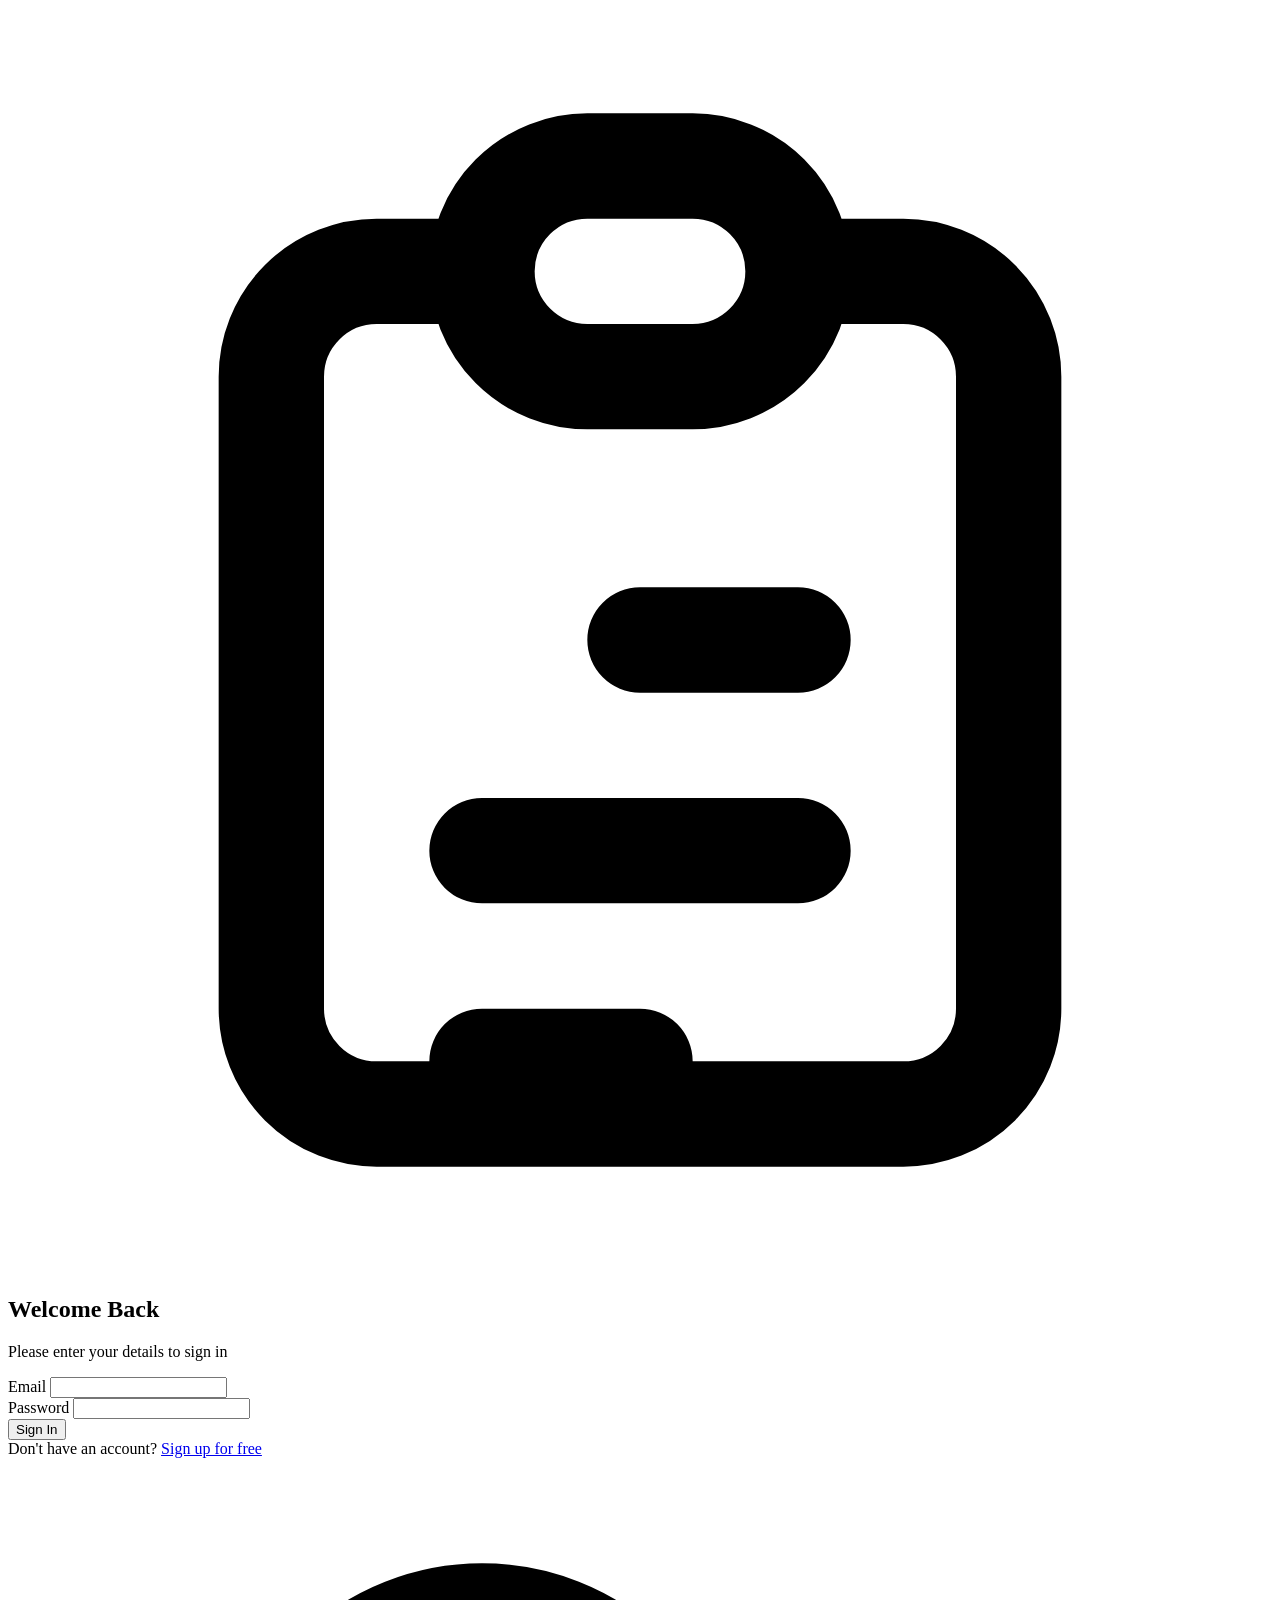
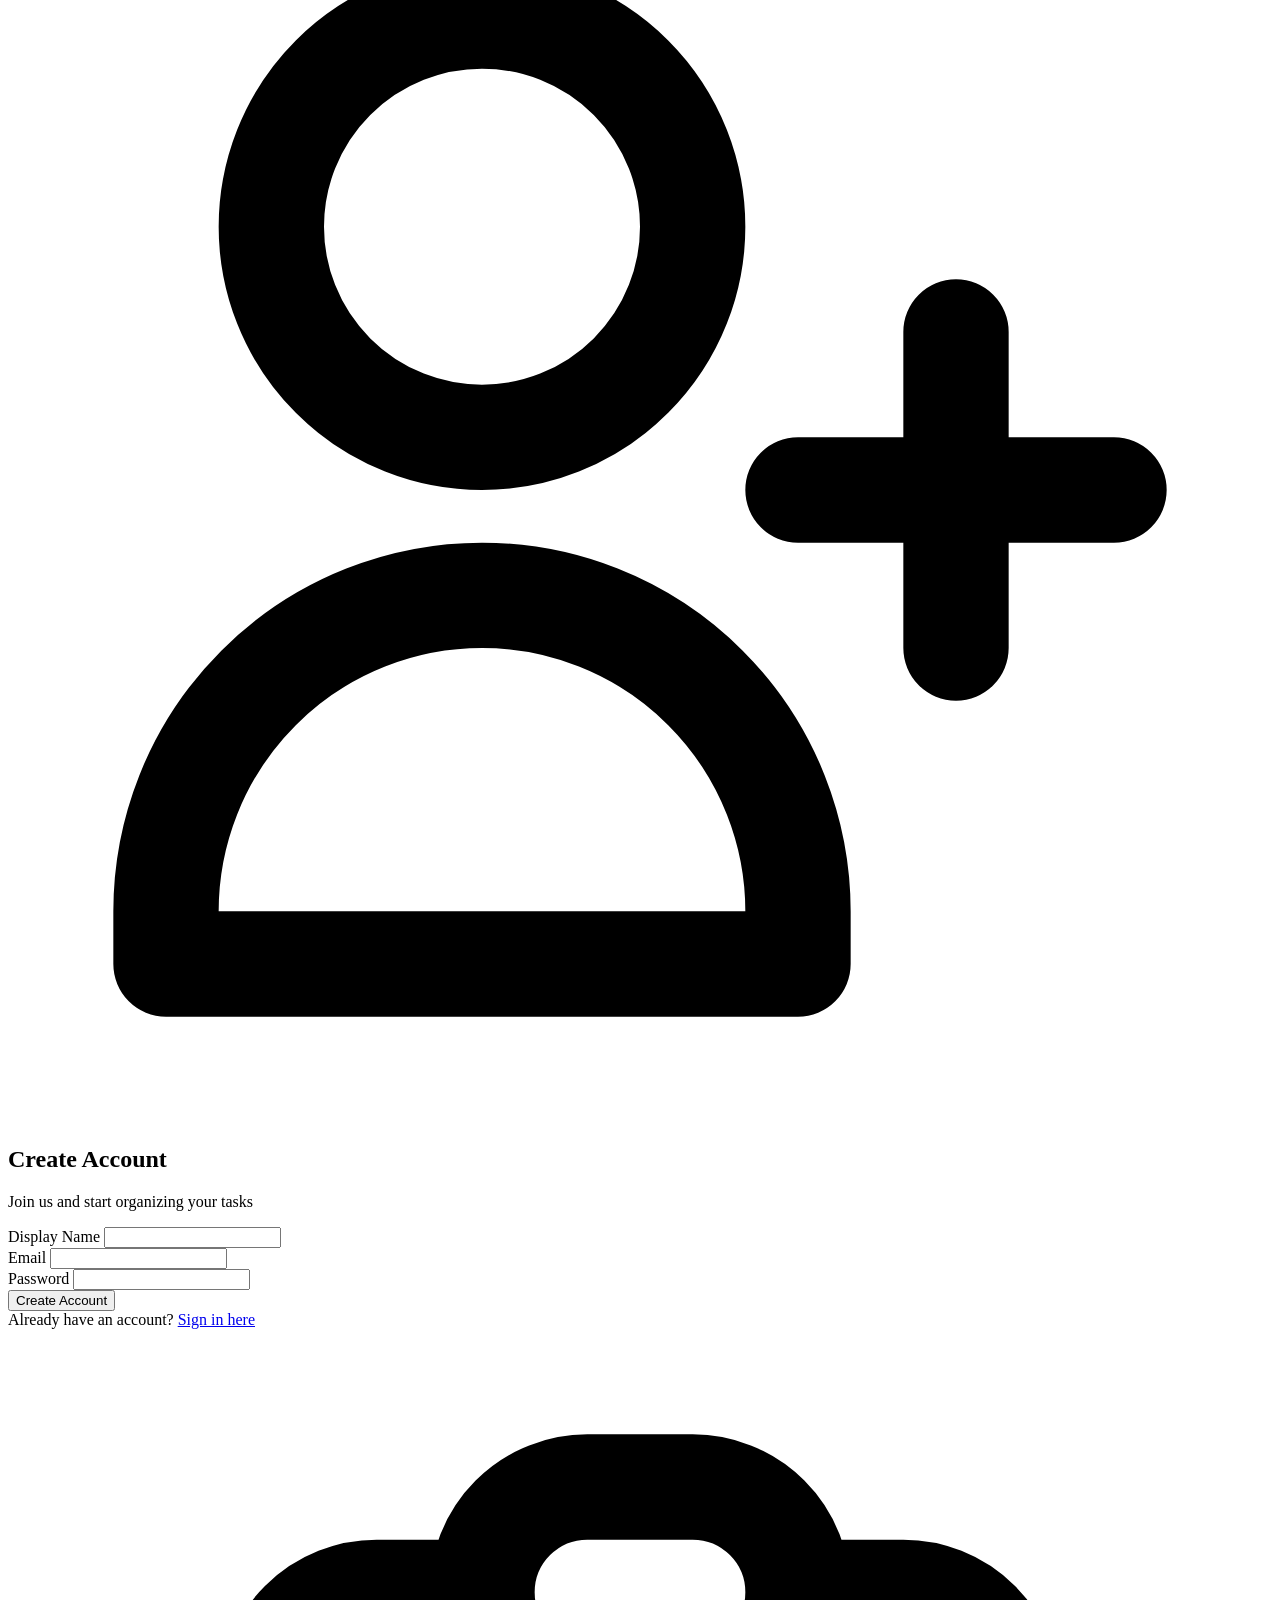
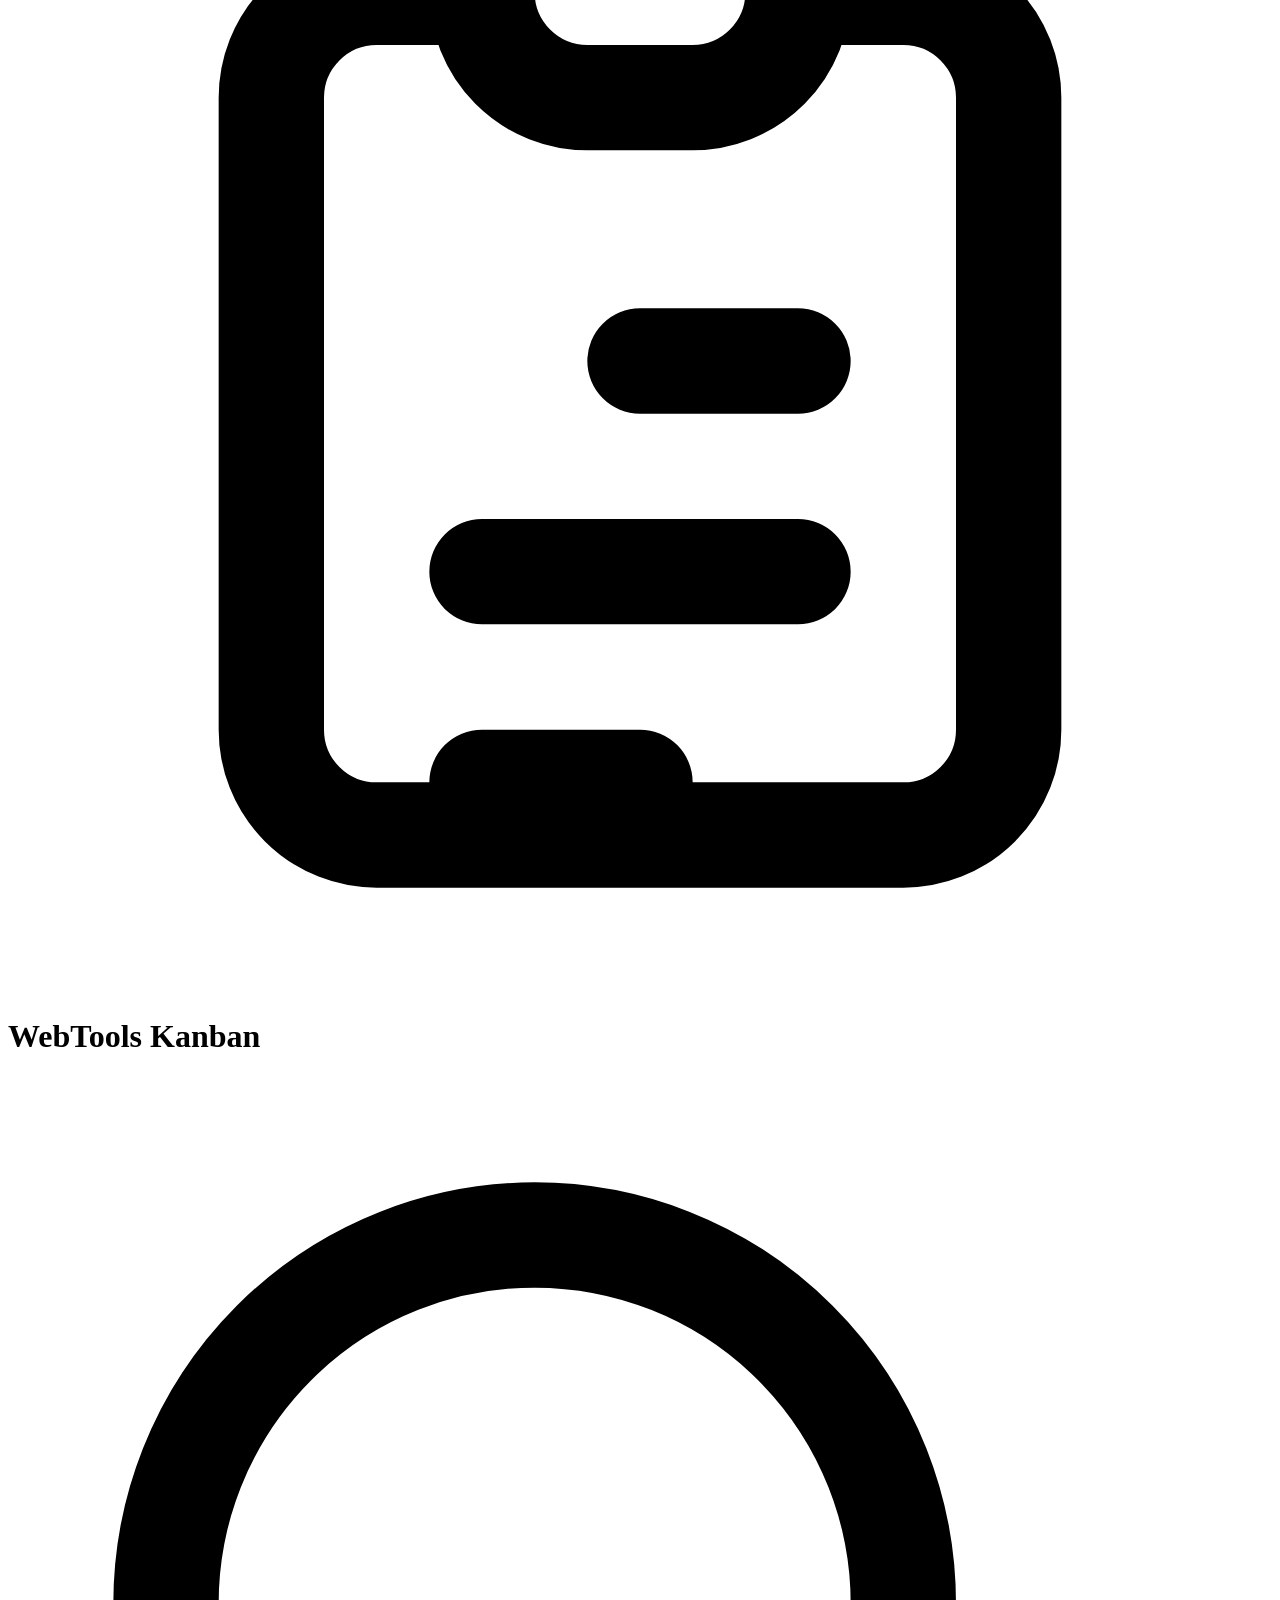
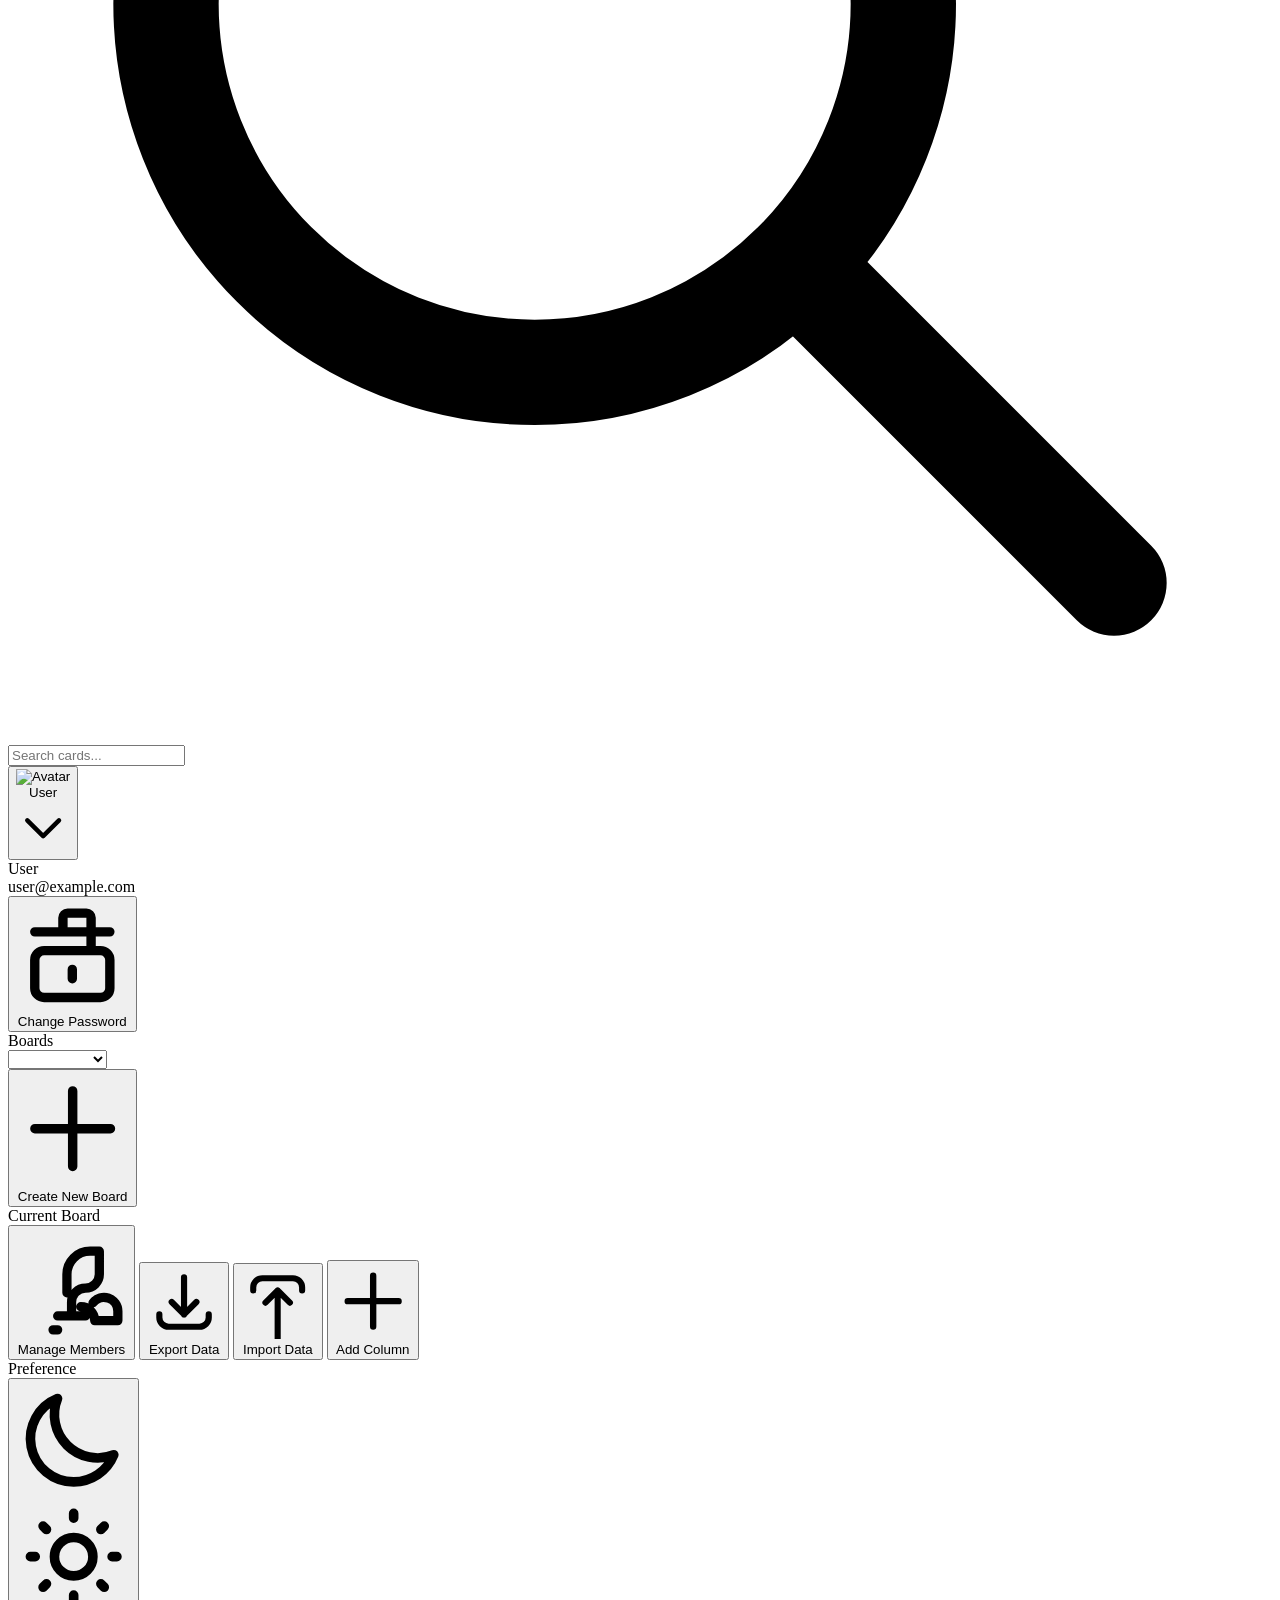
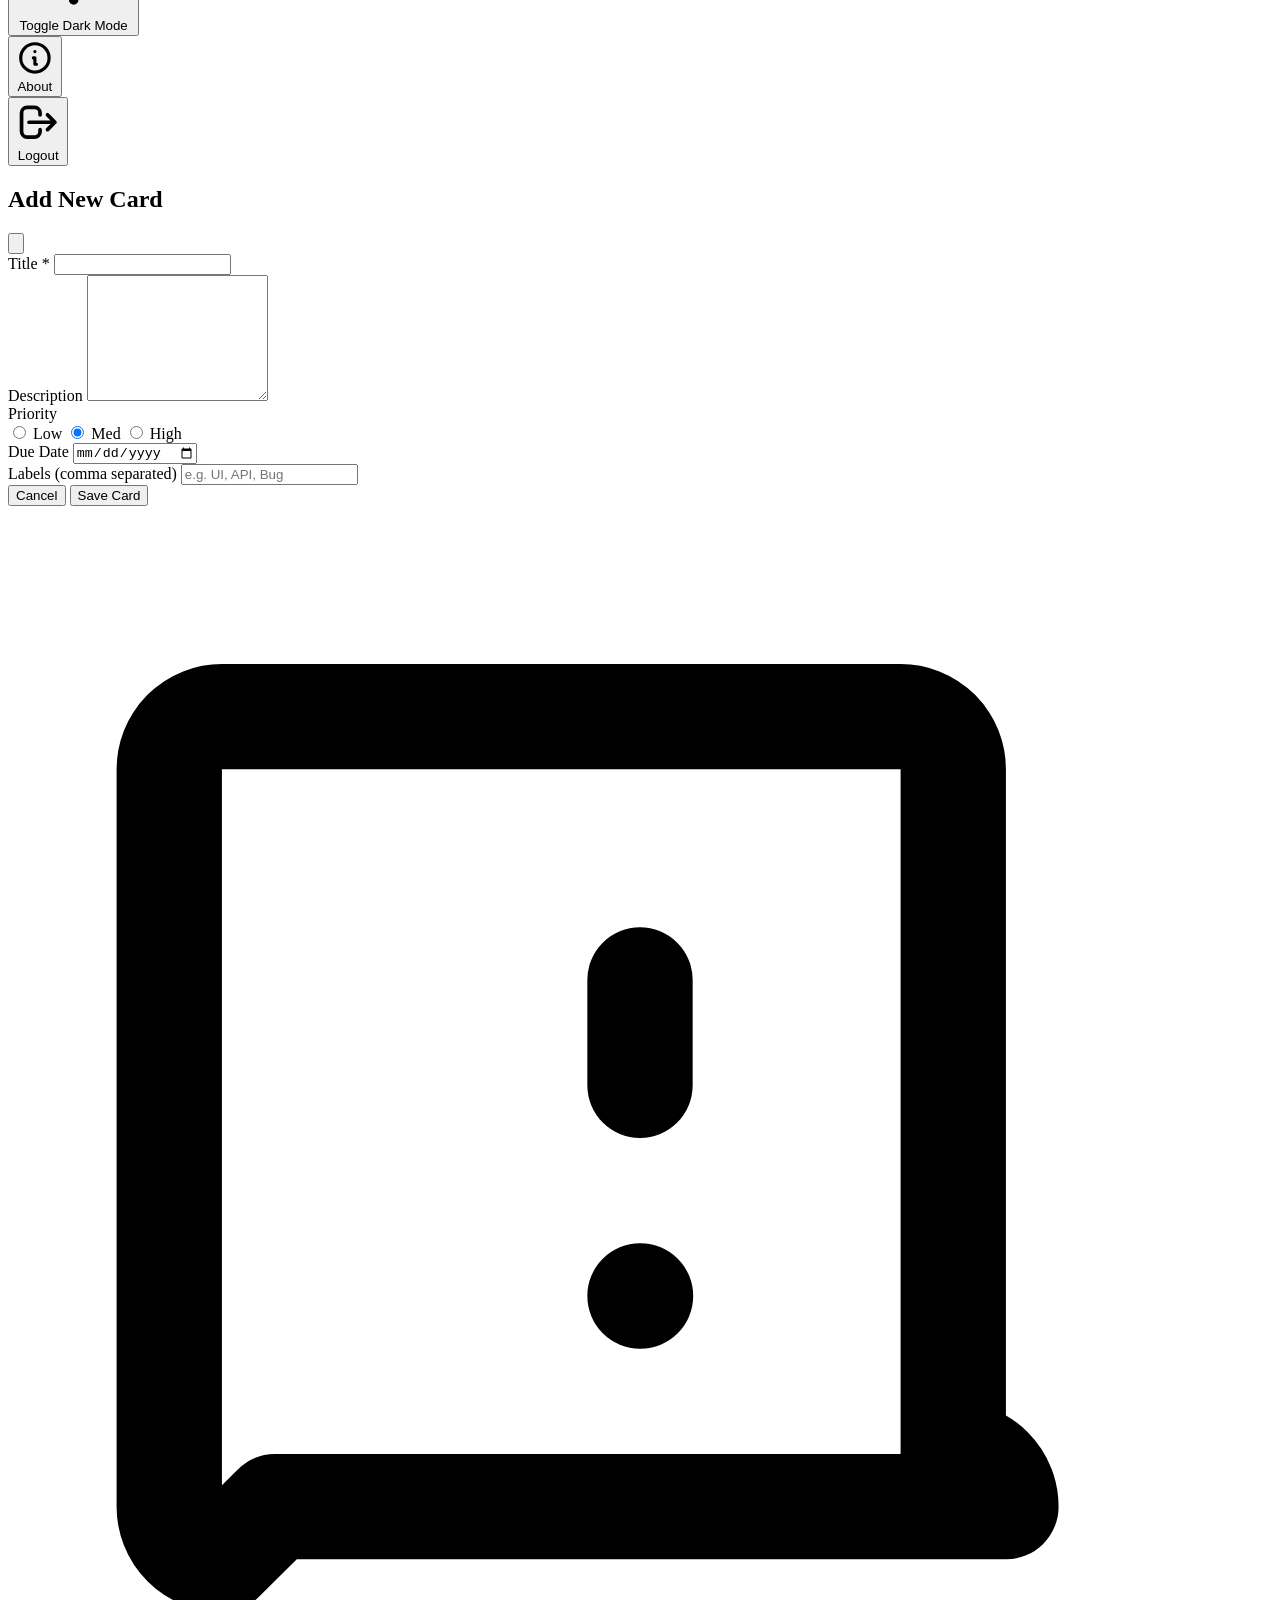
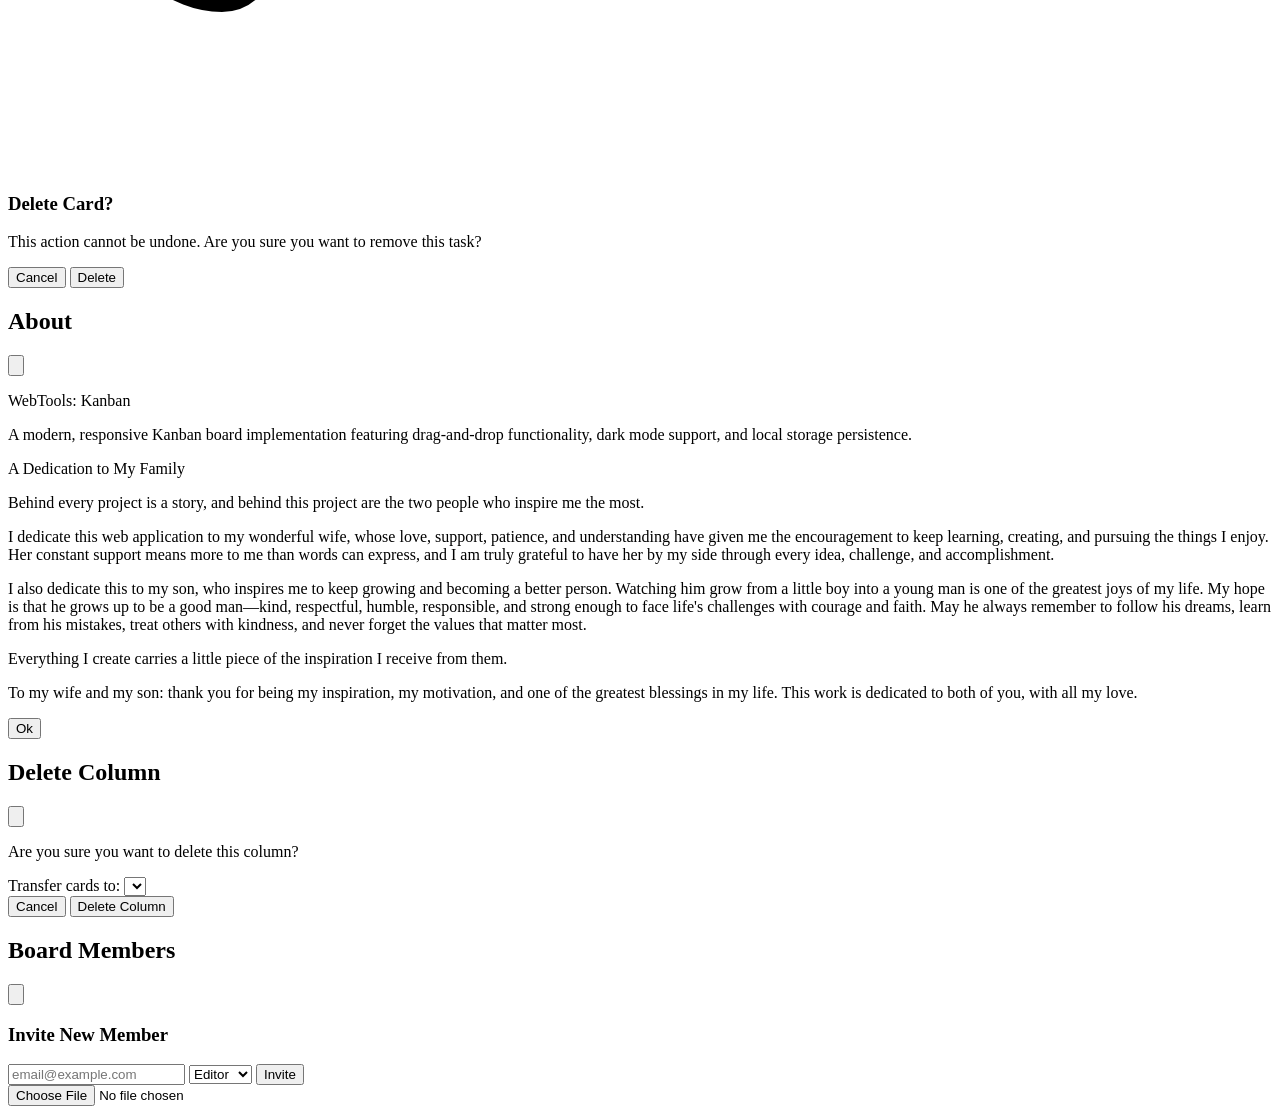
==== index.html @ 3b8d9ec6 "Integrate Cloudflare Turnstile into authentication flows - Add Turnstile API script and widgets to i" ====
<!DOCTYPE html>
<html lang="en" class="light">
<head>
    <meta property="og:title" content="WebTools: Kanban">
    <meta property="og:description" content="A modern, responsive Kanban board implementation featuring drag-and-drop functionality, dark mode support, and local storage persistence.">
    <meta property="og:url" content="https://pages.ikoyski.top/webtools-kanban/">
    <meta charset="UTF-8">
    <link rel="icon" href="favicon.svg" type="image/svg+xml">
    <meta name="viewport" content="width=device-width, initial-scale=1.0">
    <title>Modern Kanban Board</title>
    <!-- Tailwind CSS CDN -->
    <script src="https://cdn.tailwindcss.com"></script>
    <!-- SortableJS CDN -->
    <script src="https://cdn.jsdelivr.net/npm/sortablejs@1.15.0/Sortable.min.js"></script>
    <link rel="stylesheet" href="src/css/style.css">
    <script src="https://challenges.cloudflare.com/turnstile/v0/api.js" async defer></script>
    <script>
        tailwind.config = {
            darkMode: 'class',
            theme: {
                extend: {
                    colors: {
                        primary: {
                            50: '#eff6ff',
                            100: '#dbeafe',
                            200: '#bfdbfe',
                            300: '#93c5fd',
                            400: '#60a5fa',
                            500: '#3b82f6',
                            600: '#2563eb',
                            700: '#1d4ed8',
                            800: '#1e40af',
                            900: '#1e3a8a',
                            950: '#172554',
                        }
                    }
                }
            }
        }
    </script>
</head>
<body class="bg-slate-50 dark:bg-slate-900 text-slate-900 dark:text-slate-100 transition-colors duration-300 min-h-screen flex flex-col">

    <!-- App Auth Views Wrapper -->
    <div id="app-auth-view" class="flex-1 flex items-center justify-center p-4 bg-slate-50 dark:bg-slate-900">
        <!-- Login Card -->
        <div id="login-card" class="w-full max-w-md bg-white dark:bg-slate-800 rounded-2xl shadow-xl border border-slate-200 dark:border-slate-700 p-8 transition-all">
            <div class="text-center mb-8">
                <div class="bg-primary-600 text-white w-12 h-12 rounded-lg shadow-lg flex items-center justify-center mx-auto mb-4">
                    <svg xmlns="http://www.w3.org/2000/svg" class="h-6 w-6" fill="none" viewBox="0 0 24 24" stroke="currentColor">
                        <path stroke-linecap="round" stroke-linejoin="round" stroke-width="2" d="M9 5H7a2 2 0 00-2 2v12a2 2 0 002 2h10a2 2 0 002-2V7a2 2 0 00-2-2h-2M9 5a2 2 0 002 2h2a2 2 0 002-2M9 5a2 2 0 012-2h2a2 2 0 012 2m-3 7h3m-3 4h3m-6 0h3m-3 4h3" />
                    </svg>
                </div>
                <h2 class="text-2xl font-bold text-slate-800 dark:text-slate-100">Welcome Back</h2>
                <p class="text-slate-500 dark:text-slate-400 text-sm mt-2">Please enter your details to sign in</p>
            </div>
            <form id="login-form" class="space-y-4">
                <div>
                    <label class="block text-sm font-medium mb-1 opacity-70">Email</label>
                    <input type="email" id="login-email" required class="w-full px-4 py-2 rounded-lg border border-slate-200 dark:border-slate-700 bg-transparent focus:ring-2 focus:ring-primary-500 outline-none transition-all">
                </div>
                <div>
                    <label class="block text-sm font-medium mb-1 opacity-70">Password</label>
                    <input type="password" id="login-password" required class="w-full px-4 py-2 rounded-lg border border-slate-200 dark:border-slate-700 bg-transparent focus:ring-2 focus:ring-primary-500 outline-none transition-all">
                </div>
                <div class="flex justify-center mb-4">
                    <div class="cf-turnstile" data-sitekey="0x4AAAAAAFAkmbArLs1B6goA"></div>
                </div>
                <button type="submit" class="w-full py-2 px-4 bg-primary-600 hover:bg-primary-700 text-white font-bold rounded-lg shadow-md transition-all active:scale-95">Sign In</button>
            </form>
            <div class="mt-6 text-center text-sm text-slate-500 dark:text-slate-400">
                Don't have an account? <a href="#" id="show-signup" class="text-primary-600 hover:underline font-medium">Sign up for free</a>
            </div>
        </div>
        <!-- Signup Card -->
        <div id="signup-card" class="w-full max-w-md bg-white dark:bg-slate-800 rounded-2xl shadow-xl border border-slate-200 dark:border-slate-700 p-8 transition-all hidden">
            <div class="text-center mb-8">
                <div class="bg-primary-600 text-white w-12 h-12 rounded-lg shadow-lg flex items-center justify-center mx-auto mb-4">
                    <svg xmlns="http://www.w3.org/2000/svg" class="h-6 w-6" fill="none" viewBox="0 0 24 24" stroke="currentColor">
                        <path stroke-linecap="round" stroke-linejoin="round" stroke-width="2" d="M18 9v3m0 0v3m0-3h3m-3 0h-3m-2-5a4 4 0 11-8 0 4 4 0 018 0zM3 20a6 6 0 0112 0v1H3v-1z" />
                    </svg>
                </div>
                <h2 class="text-2xl font-bold text-slate-800 dark:text-slate-100">Create Account</h2>
                <p class="text-slate-500 dark:text-slate-400 text-sm mt-2">Join us and start organizing your tasks</p>
            </div>
            <form id="signup-form" class="space-y-4">
                <div>
                    <label class="block text-sm font-medium mb-1 opacity-70">Display Name</label>
                    <input type="text" id="signup-name" required class="w-full px-4 py-2 rounded-lg border border-slate-200 dark:border-slate-700 bg-transparent focus:ring-2 focus:ring-primary-500 outline-none transition-all">
                </div>
                <div>
                    <label class="block text-sm font-medium mb-1 opacity-70">Email</label>
                    <input type="email" id="signup-email" required class="w-full px-4 py-2 rounded-lg border border-slate-200 dark:border-slate-700 bg-transparent focus:ring-2 focus:ring-primary-500 outline-none transition-all">
                </div>
                <div>
                    <label class="block text-sm font-medium mb-1 opacity-70">Password</label>
                    <input type="password" id="signup-password" required class="w-full px-4 py-2 rounded-lg border border-slate-200 dark:border-slate-700 bg-transparent focus:ring-2 focus:ring-primary-500 outline-none transition-all">
                </div>
                <div class="flex justify-center mb-4">
                    <div class="cf-turnstile" data-sitekey="0x4AAAAAAFAkmbArLs1B6goA"></div>
                </div>
                <button type="submit" class="w-full py-2 px-4 bg-primary-600 hover:bg-primary-700 text-white font-bold rounded-lg shadow-md transition-all active:scale-95">Create Account</button>
            </form>
            <div class="mt-6 text-center text-sm text-slate-500 dark:text-slate-400">
                Already have an account? <a href="#" id="show-login" class="text-primary-600 hover:underline font-medium">Sign in here</a>
            </div>
        </div>
    </div>

    <!-- Board View Wrapper -->
    <div id="app-board-view" class="hidden flex flex-col min-h-screen">
        <!-- Header -->
        <header class="sticky top-0 z-30 bg-primary-100/80 dark:bg-slate-800/80 backdrop-blur-md border-b border-slate-200 dark:border-slate-700 px-4 py-3">
            <div class="mx-auto flex items-center justify-between gap-4">
                <div class="flex items-center gap-3">
                    <div class="bg-primary-600 text-white p-2 rounded-lg shadow-lg">
                        <svg xmlns="http://www.w3.org/2000/svg" class="h-6 w-6" fill="none" viewBox="0 0 24 24" stroke="currentColor">
                            <path stroke-linecap="round" stroke-linejoin="round" stroke-width="2" d="M9 5H7a2 2 0 00-2 2v12a2 2 0 002 2h10a2 2 0 002-2V7a2 2 0 00-2-2h-2M9 5a2 2 0 002 2h2a2 2 0 002-2M9 5a2 2 0 012-2h2a2 2 0 012 2m-3 7h3m-3 4h3m-6 0h3m-3 4h3" />
                        </svg>
                    </div>
                    <h1 class="text-xl font-bold tracking-tight hidden sm:block">WebTools <span class="text-primary-600">Kanban</span></h1>
                </div>
                <div class="flex items-center gap-3">
                    <!-- Search -->
                    <div class="relative flex-1 max-w-xs">
                        <span class="absolute inset-y-0 left-0 pl-3 flex items-center text-slate-400">
                            <svg xmlns="http://www.w3.org/2000/svg" class="h-5 w-5" fill="none" viewBox="0 0 24 24" stroke="currentColor">
                                <path stroke-linecap="round" stroke-linejoin="round" stroke-width="2" d="M21 21l-6-6m2-5a7 7 0 11-14 0 7 7 0 0114 0z" />
                            </svg>
                        </span>
                        <input type="text" id="search-input" placeholder="Search cards..." class="w-full pl-10 pr-4 py-2 bg-slate-100 dark:bg-slate-700 border-transparent focus:ring-2 focus:ring-primary-500 rounded-full text-sm transition-all outline-none">
                    </div>
                    <!-- Menu -->
                    <div class="relative">
                        <button id="profile-trigger" class="flex items-center gap-2 p-1 pr-3 rounded-full bg-slate-100 dark:bg-slate-700 hover:bg-slate-200 dark:hover:bg-slate-600 transition-colors group">
                            <img id="user-avatar" src="https://ui-avatars.com/api/?name=" class="w-8 h-8 rounded-full border-2 border-primary-500" alt="Avatar">
                            <div class="flex items-center gap-2">
                                <span id="user-name" class="text-sm font-medium text-slate-700 dark:text-slate-200 hidden sm:block">User</span>
                                <span id="user-role-badge" class="text-[10px] font-bold px-1.5 py-0.5 rounded bg-primary-200 dark:bg-primary-900/50 text-primary-700 dark:text-primary-300 hidden sm:block uppercase"></span>
                            </div>
                            <svg xmlns="http://www.w3.org/2000/svg" class="h-4 w-4 text-slate-400 group-hover:text-slate-600 dark:group-hover:text-slate-200 transition-colors" fill="none" viewBox="0 0 24 24" stroke="currentColor">
                                <path stroke-linecap="round" stroke-linejoin="round" stroke-width="2" d="M19 9l-7 7-7-7" />
                            </svg>
                        </button>
                        <div id="menu-dropdown" class="absolute right-0 mt-2 w-56 bg-white dark:bg-slate-800 rounded-xl shadow-xl border border-slate-200 dark:border-slate-700 hidden z-50 overflow-hidden">
                            <!-- User Info -->
                            <div class="px-4 py-3 border-b border-slate-200 dark:border-slate-700 bg-slate-50/50 dark:bg-slate-800/50">
                                <div id="menu-user-name" class="text-sm font-bold text-slate-800 dark:text-slate-100 truncate">User</div>
                                <div id="menu-user-email" class="text-xs text-slate-500 dark:text-slate-400 truncate">user@example.com</div>
                            </div>
                            <!-- Account Section -->
                            <div class="py-1">
                                <button id="change-password-menu" class="w-full px-4 py-2 text-sm text-left hover:bg-slate-100 dark:hover:bg-slate-700 flex items-center gap-3 transition-colors">
                                    <svg xmlns="http://www.w3.org/2000/svg" class="h-4 w-4 text-slate-400" fill="none" viewBox="0 0 24 24" stroke="currentColor">
                                        <path stroke-linecap="round" stroke-linejoin="round" stroke-width="2" d="M12 15v2m-6 4h12a2 2 0 002-2v-6a2 2 0 00-2-2H6a2 2 0 00-2 2v6a2 2 0 002 2zm10-10V4a1 1 0 00-1-1h-4a1 1 0 00-1 1v3M4 7h16" />
                                    </svg>
                                    <span class="flex-1">Change Password</span>
                                </button>
                            </div>
                            <div class="border-t border-slate-200 dark:border-slate-700"></div>
                            <!-- Boards Section -->
                            <div class="py-1">
                                <div class="px-4 py-1 text-[10px] font-bold text-slate-400 uppercase tracking-wider">Boards</div>
                                <div class="px-4">
                                    <select id="board-switcher" class="w-full py-2 text-sm bg-slate-100 dark:bg-slate-700 border-transparent rounded-md outline-none focus:ring-1 focus:ring-primary-500">
                                        <option value="" disabled>Select Board</option>
                                    </select>
                                </div>
                                <button id="create-board-btn" class="w-full px-4 py-2 text-sm text-left hover:bg-slate-100 dark:hover:bg-slate-700 flex items-center gap-3 transition-colors">
                                    <svg xmlns="http://www.w3.org/2000/svg" class="h-4 w-4 text-slate-400" fill="none" viewBox="0 0 24 24" stroke="currentColor">
                                        <path stroke-linecap="round" stroke-linejoin="round" stroke-width="2" d="M12 4v16m8-8H4" />
                                    </svg>
                                    <span class="flex-1">Create New Board</span>
                                </button>
                            </div>
                            <div class="border-t border-slate-200 dark:border-slate-700"></div>
                            <!-- Current Board Section -->
                            <div class="py-1">
                                <div class="px-4 py-1 text-[10px] font-bold text-slate-400 uppercase tracking-wider">Current Board</div>
                                <button id="members-menu" class="w-full px-4 py-2 text-sm text-left hover:bg-slate-100 dark:hover:bg-slate-700 flex items-center gap-3 transition-colors">
                                    <svg xmlns="http://www.w3.org/2000/svg" class="h-4 w-4 text-slate-400" fill="none" viewBox="0 0 24 24" stroke="currentColor">
                                        <path stroke-linecap="round" stroke-linejoin="round" stroke-width="2" d="M17 20h5v-2a3 3 0 00-5.356-1.857M17 20a3 3 0 00-3-3m-3-3V10a5 5 0 015-5h2v5a3 3 0 01-3 3m0 0a3 3 0 00-3 3m0 0v3m0 0h3m0 0H9m-1 3h1" />
                                    </svg>
                                    <span class="flex-1">Manage Members</span>
                                </button>
                                <button id="export-menu" class="w-full px-4 py-2 text-sm text-left hover:bg-slate-100 dark:hover:bg-slate-700 flex items-center gap-3 transition-colors">
                                    <svg xmlns="http://www.w3.org/2000/svg" class="h-4 w-4 text-slate-400" fill="none" viewBox="0 0 24 24" stroke="currentColor">
                                        <path stroke-linecap="round" stroke-linejoin="round" stroke-width="2" d="M4 16v1a3 3 0 003 3h10a3 3 0 003-3v-1m-4-4l-4 4m0 0l-4-4m4 4V4" />
                                    </svg>
                                    <span class="flex-1">Export Data</span>
                                </button>
                                <button id="import-menu" class="w-full px-4 py-2 text-sm text-left hover:bg-slate-100 dark:hover:bg-slate-700 flex items-center gap-3 transition-colors">
                                    <svg xmlns="http://www.w3.org/2000/svg" class="h-4 w-4 text-slate-400" fill="none" viewBox="0 0 24 24" stroke="currentColor">
                                        <path stroke-linecap="round" stroke-linejoin="round" stroke-width="2" d="M4 8V7a3 3 0 013-3h10a3 3 0 013 3v1m-4 4l-4-4m0 0l-4 4m4-4v16" />
                                    </svg>
                                    <span class="flex-1">Import Data</span>
                                </button>
                                <button id="add-column-menu" class="w-full px-4 py-2 text-sm text-left hover:bg-slate-100 dark:hover:bg-slate-700 flex items-center gap-3 transition-colors">
                                    <svg xmlns="http://www.w3.org/2000/svg" class="h-4 w-4 text-slate-400" fill="none" viewBox="0 0 24 24" stroke="currentColor">
                                        <path stroke-linecap="round" stroke-linejoin="round" stroke-width="2" d="M12 4v16m8-8H4" />
                                    </svg>
                                    <span class="flex-1">Add Column</span>
                                </button>
                            </div>
                            <div class="border-t border-slate-200 dark:border-slate-700"></div>
                            <!-- Preference Section -->
                            <div class="py-1">
                                <div class="px-4 py-1 text-[10px] font-bold text-slate-400 uppercase tracking-wider">Preference</div>
                                <button id="theme-toggle-menu" class="w-full px-4 py-2 text-sm text-left hover:bg-slate-100 dark:hover:bg-slate-700 flex items-center gap-3 transition-colors">
                                    <div class="flex items-center gap-2">
                                        <svg id="theme-toggle-dark-icon" class="h-4 w-4 text-slate-400" fill="none" viewBox="0 0 24 24" stroke="currentColor">
                                            <path stroke-linecap="round" stroke-linejoin="round" stroke-width="2" d="M20.354 15.354A9 9 0 018.646 3.646 9.003 9.003 0 0012 21a9.003 9.003 0 008.354-5.646z" />
                                        </svg>
                                        <svg id="theme-toggle-light-icon" class="h-4 w-4 text-slate-400" fill="none" viewBox="0 0 24 24" stroke="currentColor">
                                            <path stroke-linecap="round" stroke-linejoin="round" stroke-width="2" d="M12 3v1m0 16v1m9-9h-1M4 12H3m15.364 6.364l-.707-.707M6.343 6.343l-.707-.707m12.728 0l-.707.707M6.343 17.657l-.707.707M16 12a4 4 0 11-8 0 4 4 0 018 0z" />
                                        </svg>
                                        <span class="flex-1">Toggle Dark Mode</span>
                                    </div>
                                </button>
                            </div>
                            <div class="border-t border-slate-200 dark:border-slate-700"></div>
                            <!-- General Section -->
                            <div class="py-1">
                                <button id="about-menu" class="w-full px-4 py-2 text-sm text-left hover:bg-slate-100 dark:hover:bg-slate-700 flex items-center gap-3 transition-colors">
                                    <svg xmlns="http://www.w3.org/2000/svg" class="h-4 w-4 text-slate-400" fill="none" viewBox="0 0 24 24" stroke="currentColor">
                                        <path stroke-linecap="round" stroke-linejoin="round" stroke-width="2" d="M13 16h-1v-4h-1m1-4h.01M21 12a9 9 0 11-18 0 9 9 0 0118 0z" />
                                    </svg>
                                    <span class="flex-1">About</span>
                                </button>
                            </div>
                            <div class="border-t border-slate-200 dark:border-slate-700"></div>
                            <!-- Footer Section -->
                            <div class="py-1">
                                <button id="logout-menu" class="w-full px-4 py-2 text-sm text-left hover:bg-red-50 dark:hover:bg-red-900/20 text-red-600 dark:text-red-400 flex items-center gap-3 transition-colors">
                                    <svg xmlns="http://www.w3.org/2000/svg" class="h-4 w-4" fill="none" viewBox="0 0 24 24" stroke="currentColor">
                                        <path stroke-linecap="round" stroke-linejoin="round" stroke-width="2" d="M17 16l4-4m0 0l-4-4m4 4H7m6 4v1a3 3 0 01-3 3H6a3 3 0 01-3-3V7a3 3 0 013-3h4a3 3 0 013 3v1" />
                                    </svg>
                                    <span class="flex-1">Logout</span>
                                </button>
                            </div>
                        </div>
                    </div>
                </div>
            </div>
        </header>
        <div id="board-name" class="pl-6 pt-3 text-sm font-bold"></div>
        <main id="board-container" class="flex-1 overflow-x-auto pt-3 pr-6 pb-6 pl-6 flex gap-6 items-start">
            <!-- Columns will be injected here by JS -->
        </main>
    </div>

    <!-- Card Modal -->
    <div id="card-modal" class="fixed inset-0 z-50 hidden items-center justify-center p-4">
        <div class="absolute inset-0 bg-slate-900/50 backdrop-blur-sm transition-opacity"></div>
        <div class="relative bg-white dark:bg-slate-800 w-full max-w-md rounded-2xl shadow-2xl transform transition-all scale-95 opacity-0 duration-200">
            <div class="p-6">
                <div class="flex items-center justify-between mb-6">
                    <h2 id="modal-title" class="text-xl font-bold">Add New Card</h2>
                    <button id="close-modal" class="text-slate-400 hover:text-slate-600 dark:hover:text-slate-200 transition-colors">
                        <svg xmlns="http://www.w3.org/2000/svg" class="h-6 w-6" fill="none" viewBox="0 0 24 24" stroke="currentColor">
                            <path stroke-linecap="round" stroke-linejoin="round" stroke-width="2" d="M6 18L18 6M6 6l12 12" />
                        </svg>
                    </button>
                </div>
                <form id="card-form" class="space-y-4">
                    <input type="hidden" id="card-id">
                    <input type="hidden" id="column-id">
                    <div>
                        <label class="block text-sm font-medium mb-1 opacity-70">Title *</label>
                        <input type="text" id="form-title" required class="w-full px-4 py-2 rounded-lg border border-slate-200 dark:border-slate-700 bg-transparent focus:ring-2 focus:ring-primary-500 outline-none transition-all">
                    </div>
                    <div>
                        <label class="block text-sm font-medium mb-1 opacity-70">Description</label>
                        <textarea id="form-description" rows="8" class="w-full px-4 py-2 rounded-lg border border-slate-200 dark:border-slate-700 bg-transparent focus:ring-2 focus:ring-primary-500 outline-none transition-all"></textarea>
                    </div>
                    <div class="grid grid-cols-2 gap-4">
                        <div>
                            <label class="block text-sm font-medium mb-1 opacity-70">Priority</label>
                            <div class="flex gap-2">
                                <label class="flex-1">
                                    <input type="radio" name="priority" value="LOW" class="hidden peer">
                                    <span class="block text-center py-1 px-2 rounded-md border border-slate-200 dark:border-slate-700 cursor-pointer peer-checked:bg-green-100 peer-checked:text-green-700 peer-checked:border-green-500 dark:peer-checked:bg-green-900/30 dark:peer-checked:text-green-400 text-xs font-medium transition-all">Low</span>
                                </label>
                                <label class="flex-1">
                                    <input type="radio" name="priority" value="MEDIUM" class="hidden peer" checked>
                                    <span class="block text-center py-1 px-2 rounded-md border border-slate-200 dark:border-slate-700 cursor-pointer peer-checked:bg-yellow-100 peer-checked:text-yellow-700 peer-checked:border-yellow-500 dark:peer-checked:bg-yellow-900/30 dark:peer-checked:text-yellow-400 text-xs font-medium transition-all">Med</span>
                                </label>
                                <label class="flex-1">
                                    <input type="radio" name="priority" value="HIGH" class="hidden peer">
                                    <span class="block text-center py-1 px-2 rounded-md border border-slate-200 dark:border-slate-700 cursor-pointer peer-checked:bg-red-100 peer-checked:text-red-700 peer-checked:border-red-500 dark:peer-checked:bg-red-900/30 dark:peer-checked:text-red-400 text-xs font-medium transition-all">High</span>
                                </label>
                            </div>
                        </div>
                        <div>
                            <label class="block text-sm font-medium mb-1 opacity-70">Due Date</label>
                            <input type="date" id="form-date" class="w-full px-4 py-2 rounded-lg border border-slate-200 dark:border-slate-700 bg-transparent focus:ring-2 focus:ring-primary-500 outline-none transition-all text-sm">
                        </div>
                    </div>
                    <div>
                        <label class="block text-sm font-medium mb-1 opacity-70">Labels (comma separated)</label>
                        <input type="text" id="form-labels" placeholder="e.g. UI, API, Bug" class="w-full px-4 py-2 rounded-lg border border-slate-200 dark:border-slate-700 bg-transparent focus:ring-2 focus:ring-primary-500 outline-none transition-all">
                    </div>
                    <div class="flex justify-end gap-3 pt-4">
                        <button type="button" id="cancel-modal" class="px-4 py-2 text-sm font-medium text-slate-500 hover:text-slate-700 dark:hover:text-slate-300 transition-colors">Cancel</button>
                        <button type="submit" class="px-6 py-2 text-sm font-bold text-white bg-primary-600 hover:bg-primary-700 rounded-lg shadow-md transition-all active:scale-95">Save Card</button>
                    </div>
                </form>
            </div>
        </div>
    </div>
    <!-- Delete Card Confirmation Modal -->
    <div id="confirm-modal" class="fixed inset-0 z-[60] hidden items-center justify-center p-4">
        <div class="absolute inset-0 bg-slate-900/50 backdrop-blur-sm transition-opacity"></div>
        <div class="relative bg-white dark:bg-slate-800 w-full max-w-sm rounded-2xl shadow-2xl p-6 text-center transform transition-all scale-95 opacity-0 duration-200">
            <div class="mb-4 flex justify-center">
                <div class="p-3 bg-red-100 dark:bg-red-900/30 text-red-600 rounded-full">
                    <svg xmlns="http://www.w3.org/2000/svg" class="h-8 w-8" fill="none" viewBox="0 0 24 24" stroke="currentColor">
                        <path stroke-linecap="round" stroke-linejoin="round" stroke-width="2" d="M12 9v2m0 4h.01m-6.938 4h13.876a1 1 0 00-1-1v-13a1 1 0 00-1-1H4.062a1 1 0 00-1 1v14a1 1 0 001 1z" />
                    </svg>
                </div>
            </div>
            <h3 class="text-lg font-bold mb-2">Delete Card?</h3>
            <p class="text-slate-500 dark:text-slate-400 text-sm mb-6">This action cannot be undone. Are you sure you want to remove this task?</p>
            <div class="flex justify-center gap-3">
                <button id="confirm-cancel" class="px-4 py-2 text-sm font-medium text-slate-500 hover:text-slate-700 dark:hover:text-slate-300 transition-colors">Cancel</button>
                <button id="confirm-delete" class="px-4 py-2 text-sm font-bold text-white bg-red-600 hover:bg-red-700 rounded-lg shadow-md transition-all active:scale-95">Delete</button>
            </div>
        </div>
    </div>
    <!-- About Modal -->
    <div id="about-modal" class="fixed inset-0 z-[70] hidden items-center justify-center p-4">
        <div class="absolute inset-0 bg-slate-900/50 backdrop-blur-sm transition-opacity"></div>
        <div class="relative bg-white dark:bg-slate-800 w-full max-w-2xl rounded-2xl shadow-2xl transform transition-all scale-95 opacity-0 duration-200 overflow-hidden">
            <div class="p-6 border-b border-slate-200 dark:border-slate-700 flex items-center justify-between">
                <h2 class="text-xl font-bold">About</h2>
                <button id="close-about-modal" class="text-slate-400 hover:text-slate-600 dark:hover:text-slate-200 transition-colors">
                    <svg xmlns="http://www.w3.org/2000/svg" class="h-6 w-6" fill="none" viewBox="0 0 24 24" stroke="currentColor">
                        <path stroke-linecap="round" stroke-linejoin="round" stroke-width="2" d="M6 18L18 6M6 6l12 12" />
                    </svg>
                </button>
            </div>
            <div class="p-6 max-h-[70vh] overflow-y-auto text-slate-600 dark:text-slate-300 leading-relaxed space-y-4">
                <p class="font-bold text-lg text-slate-800 dark:text-slate-100">WebTools: Kanban</p>
                <p>A modern, responsive Kanban board implementation featuring drag-and-drop functionality, dark mode support, and local storage persistence.</p>
                <p class="font-bold text-lg text-slate-800 dark:text-slate-100">A Dedication to My Family</p>
                <p>Behind every project is a story, and behind this project are the two people who inspire me the most.</p>
                <p>I dedicate this web application to my wonderful wife, whose love, support, patience, and understanding have given me the encouragement to keep learning, creating, and pursuing the things I enjoy. Her constant support means more to me than words can express, and I am truly grateful to have her by my side through every idea, challenge, and accomplishment.</p>
                <p>I also dedicate this to my son, who inspires me to keep growing and becoming a better person. Watching him grow from a little boy into a young man is one of the greatest joys of my life. My hope is that he grows up to be a good man—kind, respectful, humble, responsible, and strong enough to face life's challenges with courage and faith. May he always remember to follow his dreams, learn from his mistakes, treat others with kindness, and never forget the values that matter most.</p>
                <p>Everything I create carries a little piece of the inspiration I receive from them.</p>
                <p>To my wife and my son: thank you for being my inspiration, my motivation, and one of the greatest blessings in my life. This work is dedicated to both of you, with all my love.</p>
            </div>
            <div class="p-6 border-t border-slate-200 dark:border-slate-700 flex justify-end">
                <button id="about-ok-btn" class="px-6 py-2 bg-primary-600 hover:bg-primary-700 text-white font-bold rounded-lg shadow-md transition-all active:scale-95">Ok</button>
            </div>
        </div>
    </div>
    <!-- Delete Column Modal -->
    <div id="delete-column-modal" class="fixed inset-0 z-[80] hidden items-center justify-center p-4">
        <div class="absolute inset-0 bg-slate-900/50 backdrop-blur-sm transition-opacity"></div>
        <div class="relative bg-white dark:bg-slate-800 w-full max-w-md rounded-2xl shadow-2xl transform transition-all scale-95 opacity-0 duration-200">
            <div class="p-6">
                <div class="flex items-center justify-between mb-6">
                    <h2 id="delete-col-title" class="text-xl font-bold">Delete Column</h2>
                    <button id="close-delete-col-modal" class="text-slate-400 hover:text-slate-600 dark:hover:text-slate-200 transition-colors">
                        <svg xmlns="http://www.w3.org/2000/svg" class="h-6 w-6" fill="none" viewBox="0 0 24 24" stroke="currentColor">
                            <path stroke-linecap="round" stroke-linejoin="round" stroke-width="2" d="M6 18L18 6M6 6l12 12" />
                        </svg>
                    </button>
                </div>
                <div class="space-y-4">
                    <p id="delete-col-message" class="text-slate-500 dark:text-slate-400 text-sm">Are you sure you want to delete this column?</p>
                    <div id="delete-col-transfer-section" class="hidden space-y-2">
                        <label class="block text-sm font-medium opacity-70">Transfer cards to:</label>
                        <select id="delete-col-destination" class="w-full px-4 py-2 rounded-lg border border-slate-200 dark:border-slate-700 bg-white dark:bg-slate-700 text-slate-900 dark:text-slate-100 focus:ring-2 focus:ring-primary-500 outline-none transition-all text-sm">
                        </select>
                    </div>
                </div>
                <div class="flex justify-end gap-3 pt-6">
                    <button id="delete-col-cancel" class="px-4 py-2 text-sm font-medium text-slate-500 hover:text-slate-700 dark:hover:text-slate-300 transition-colors">Cancel</button>
                    <button id="delete-col-confirm" class="px-6 py-2 text-sm font-bold text-white bg-red-600 hover:bg-red-700 rounded-lg shadow-md transition-all active:scale-95">Delete Column</button>
                </div>
            </div>
        </div>
    </div>
    <!-- Members Modal -->
    <div id="members-modal" class="fixed inset-0 z-[85] hidden items-center justify-center p-4">
        <div class="absolute inset-0 bg-slate-900/50 backdrop-blur-sm transition-opacity"></div>
        <div class="relative bg-white dark:bg-slate-800 w-full max-w-lg rounded-2xl shadow-2xl transform transition-all scale-95 opacity-0 duration-200 overflow-hidden">
            <div class="p-6 border-b border-slate-200 dark:border-slate-700 flex items-center justify-between">
                <h2 class="text-xl font-bold">Board Members</h2>
                <button id="close-members-modal" class="text-slate-400 hover:text-slate-600 dark:hover:text-slate-200 transition-colors">
                    <svg xmlns="http://www.w3.org/2000/svg" class="h-6 w-6" fill="none" viewBox="0 0 24 24" stroke="currentColor">
                        <path stroke-linecap="round" stroke-linejoin="round" stroke-width="2" d="M6 18L18 6M6 6l12 12" />
                    </svg>
                </button>
            </div>
            <div class="p-6 space-y-6">
                <!-- Invite Member Form -->
                <div id="invite-member-section" class="bg-slate-50 dark:bg-slate-700/30 p-4 rounded-xl border border-slate-200 dark:border-slate-700 space-y-4">
                    <h3 class="text-sm font-bold text-slate-700 dark:text-slate-200">Invite New Member</h3>
                    <form id="invite-member-form" class="flex flex-col sm:flex-row gap-3">
                        <input type="email" id="invite-email" placeholder="email@example.com" required class="flex-1 px-4 py-2 rounded-lg border border-slate-200 dark:border-slate-700 bg-transparent focus:ring-2 focus:ring-primary-500 outline-none transition-all text-sm">
                        <select id="invite-role" class="px-4 py-2 rounded-lg border border-slate-200 dark:border-slate-700 bg-transparent focus:ring-2 focus:ring-primary-500 outline-none transition-all text-sm">
                            <option value="EDITOR">Editor</option>
                            <option value="VIEWER">Viewer</option>
                        </select>
                        <button type="submit" class="px-4 py-2 bg-primary-600 hover:bg-primary-700 text-white font-bold rounded-lg shadow-sm transition-all active:scale-95 text-sm">Invite</button>
                    </form>
                </div>
                <!-- Member List -->
                <div id="members-list" class="space-y-3 max-h-[40vh] overflow-y-auto pr-2">
                    <!-- Members will be injected here -->
                </div>
            </div>
        </div>
    </div>
    <!-- Import Input -->
    <input type="file" id="import-file" accept=".json" class="hidden">
    <!-- JS Modules -->
    <script type="module" src="src/js/app.js"></script>
</body>
</html>
---- src/css/style.css ----
/* Custom scrollbar for the board */
#board-container::-webkit-scrollbar {
    height: 8px;
}

#board-container::-webkit-scrollbar-track {
    background: transparent;
}

#board-container::-webkit-scrollbar-thumb {
    background: rgba(156, 163, 175, 0.3);
    border-radius: 10px;
}

#board-container::-webkit-scrollbar-thumb:hover {
    background: rgba(156, 163, 175, 0.5);
}

/* Custom scrollbar for column card lists */
.card-list::-webkit-scrollbar {
    width: 4px;
}

.card-list::-webkit-scrollbar-track {
    background: transparent;
}

.card-list::-webkit-scrollbar-thumb {
    background: rgba(156, 163, 175, 0.2);
    border-radius: 10px;
}

/* Animations for modals */
.modal-enter {
    transform: scale(0.95);
    opacity: 0;
}

.modal-enter-active {
    transform: scale(1);
    opacity: 1;
    transition: all 0.2s ease-out;
}

.drag-card-active {
    transform: rotate(2deg);
    box-shadow: 0 20px 25px -5px rgb(0 0 0 / 0.1), 0 8px 10px -6px rgb(0 0 0 / 0.1);
}

.drag-card-ghost {
    opacity: 0.5;
    background-color: rgb(219 234 250);
}

.dark .drag-card-ghost {
    background-color: rgba(30 58 138, 0.3);
}

/* Theme transition */
body {
    transition: background-color 0.3s ease, color 0.3s ease;
}

/* Line clamp for descriptions */
.line-clamp-2 {
    display: -webkit-box;
    -webkit-line-clamp: 2;
    -webkit-box-orient: vertical;
    overflow: hidden;
}
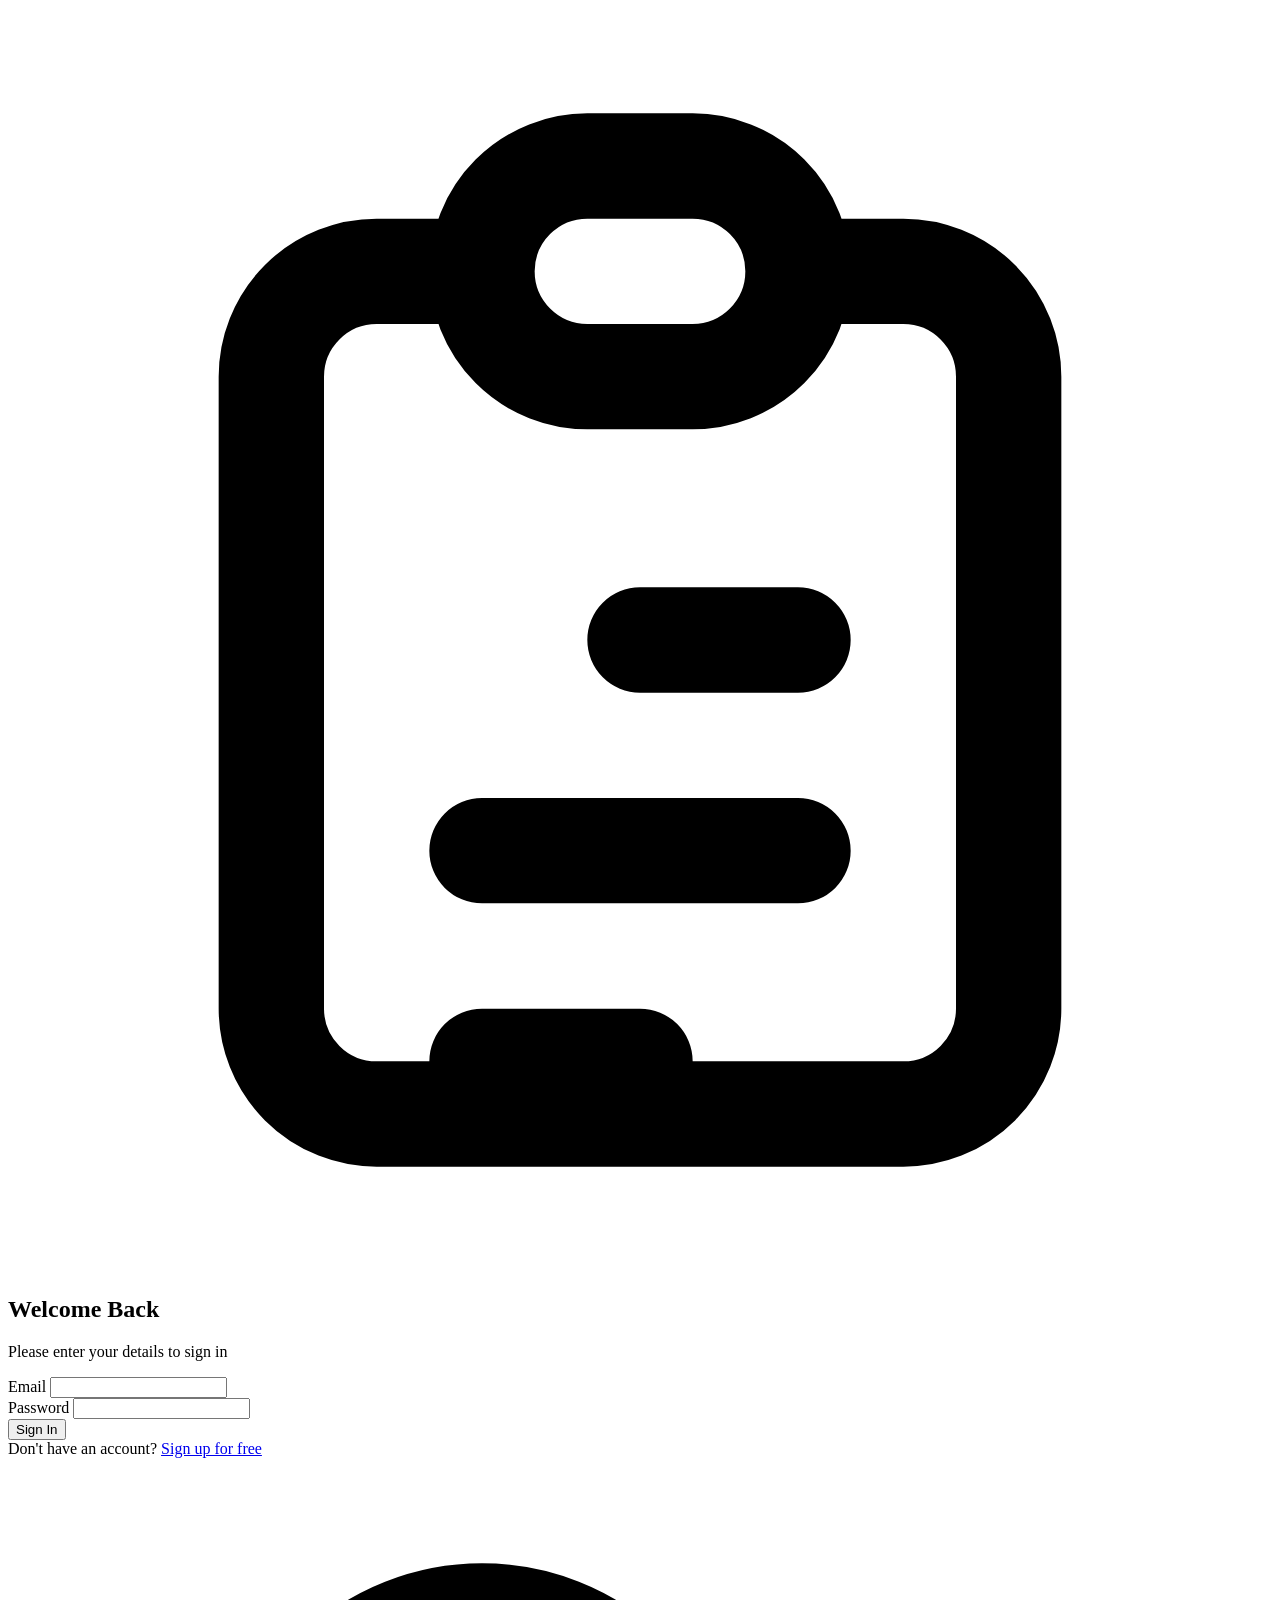
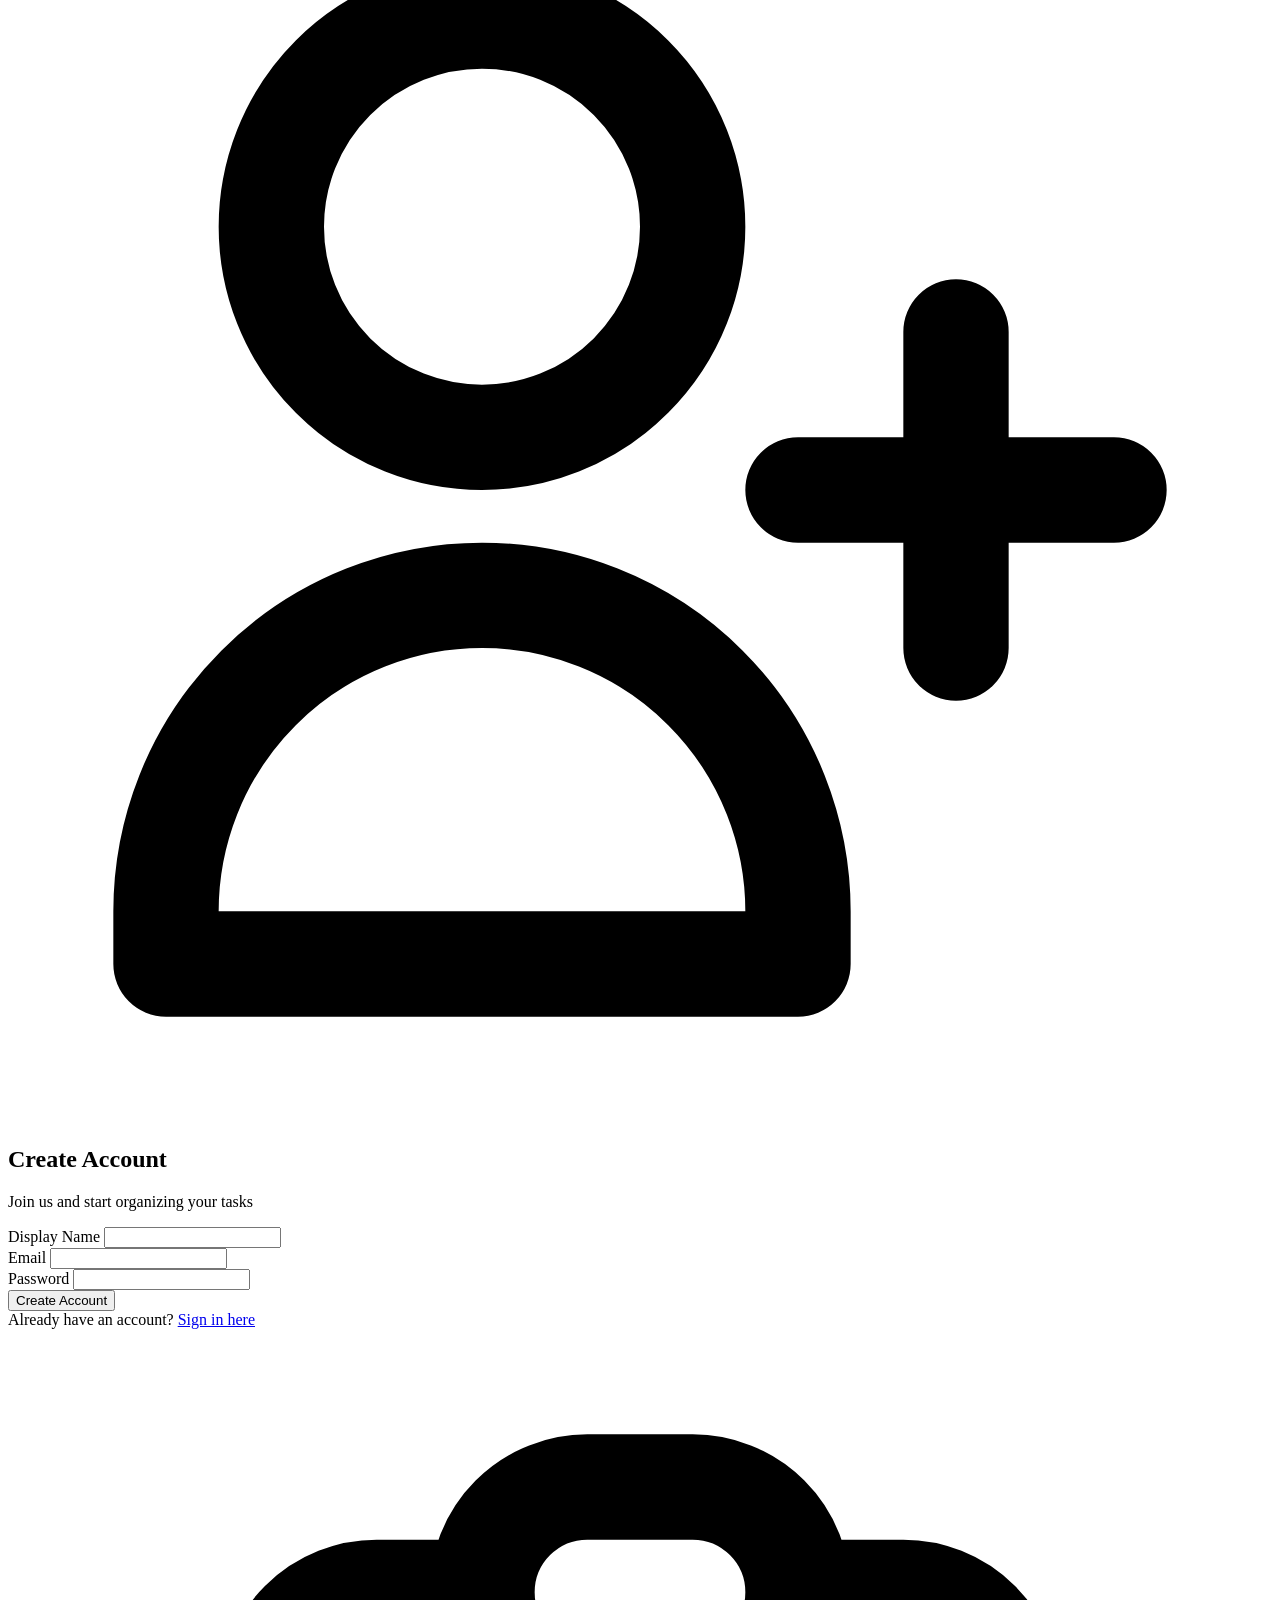
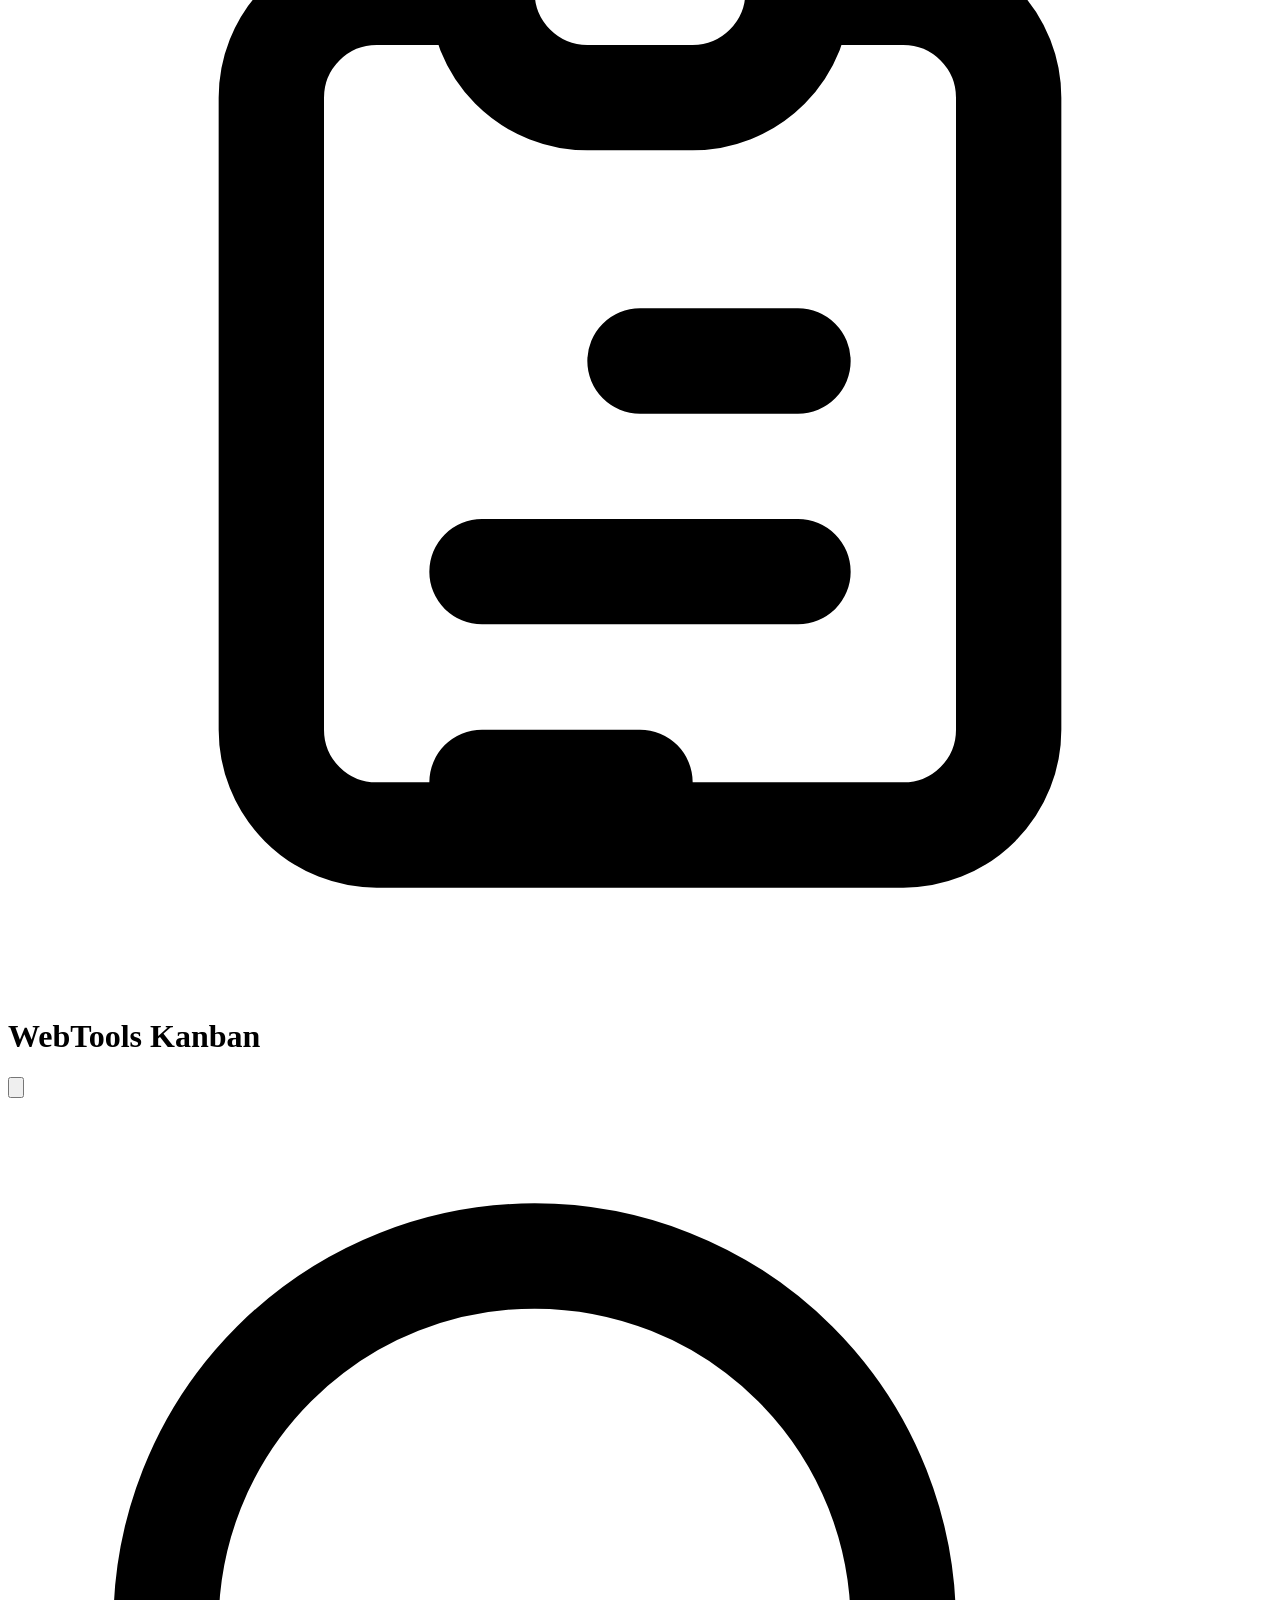
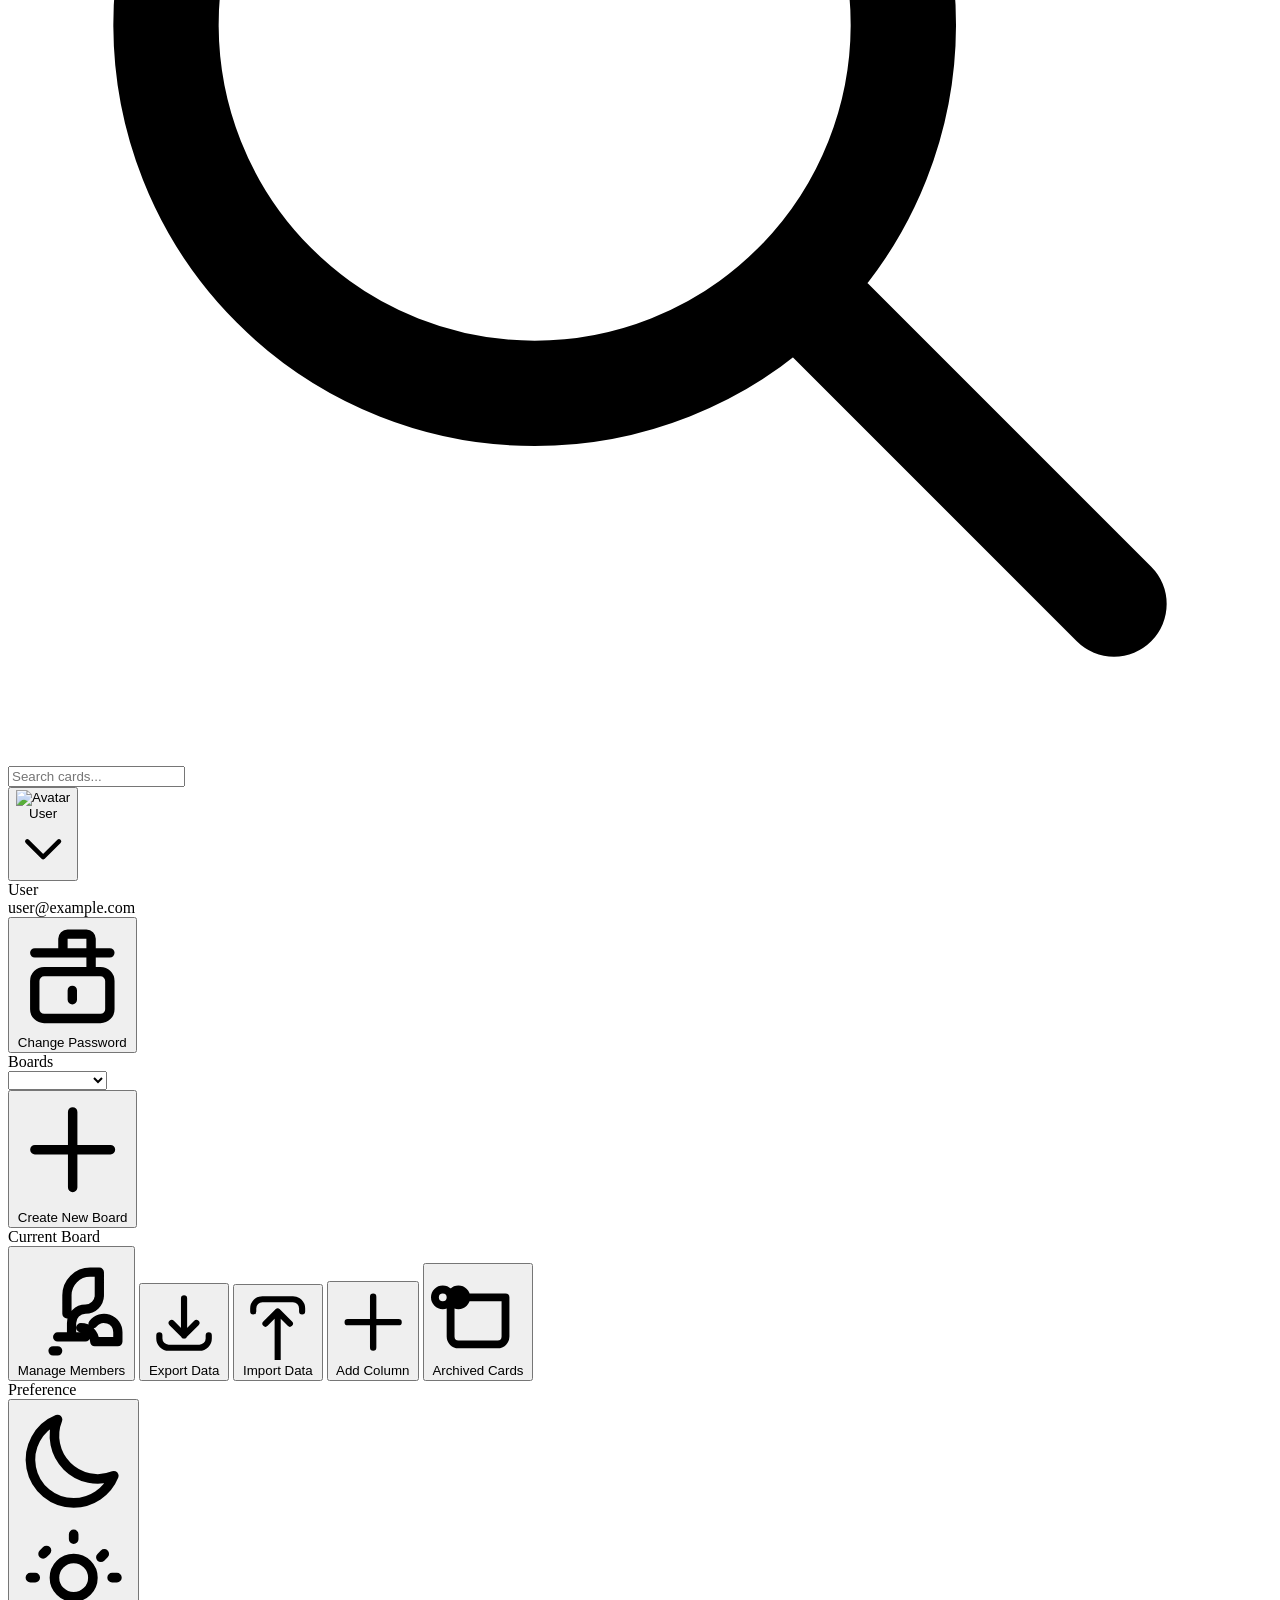
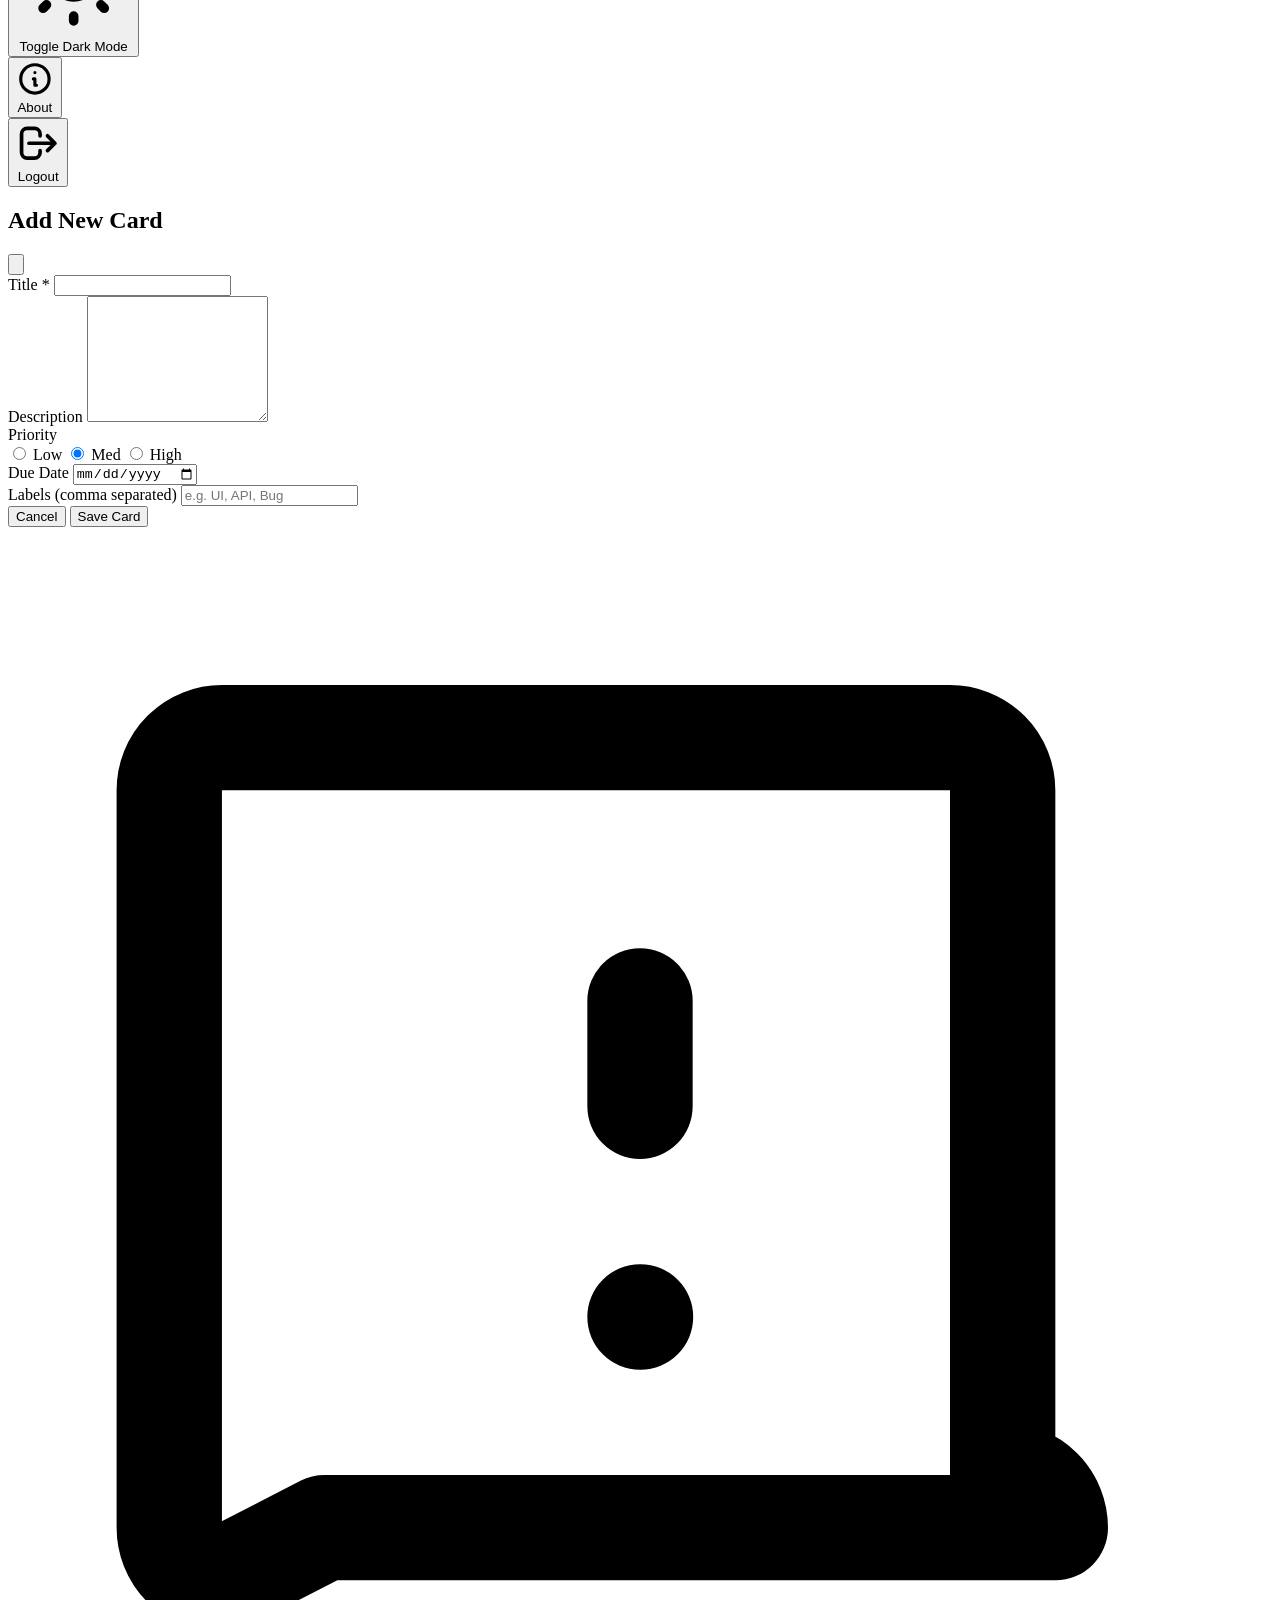
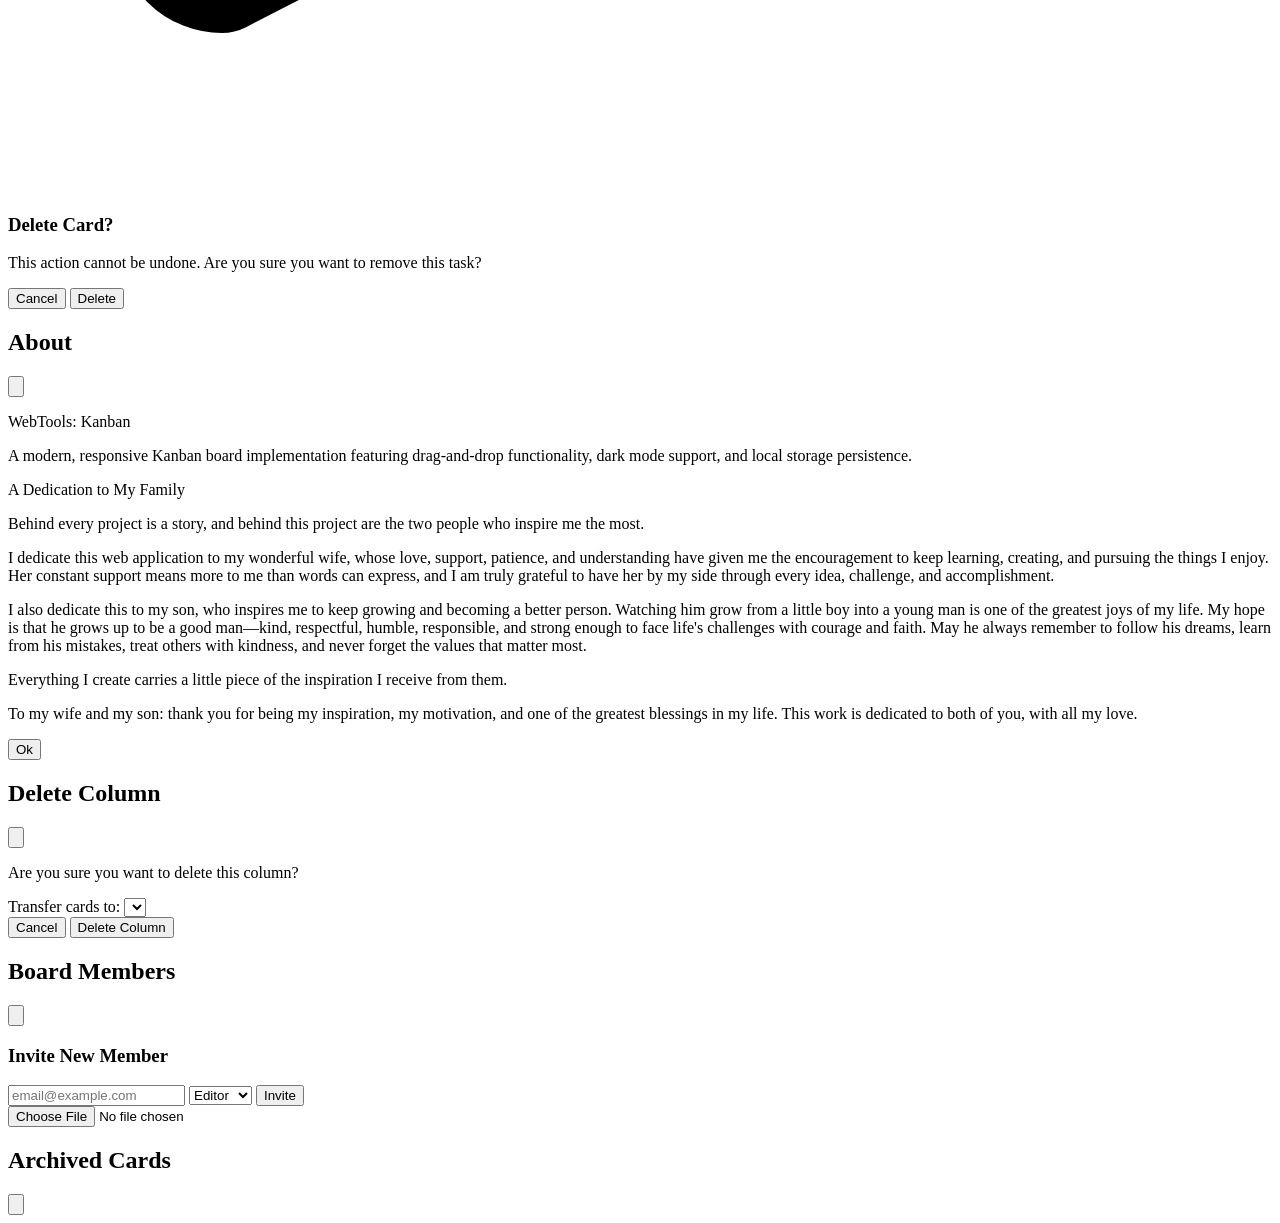
==== commit bf4e3b64: "Implement Phase Two features: comments, archive, detailed view, inline renaming, and column reorderi" ====
--- a/index.html
+++ b/index.html
@@ -121,6 +121,12 @@
                     <h1 class="text-xl font-bold tracking-tight hidden sm:block">WebTools <span class="text-primary-600">Kanban</span></h1>
                 </div>
                 <div class="flex items-center gap-3">
+                    <!-- Rename Board Button -->
+                    <button id="rename-board-btn" class="p-1 text-slate-400 hover:text-primary-600 transition-colors rounded-md hover:bg-slate-200 dark:hover:bg-slate-700" title="Rename Board">
+                        <svg xmlns="http://www.w3.org/2000/svg" class="h-4 w-4" fill="none" viewBox="0 0 24 24" stroke="currentColor">
+                            <path stroke-linecap="round" stroke-linejoin="round" stroke-width="2" d="M11 5H6a2 2 0 00-2 2v11a2 2 0 002 2h11a2 2 0 002-2v-5m-1.414-9.414a2 2 0 112.828 2.828L11.828 15H9v-2.828l8.586-8.586z" />
+                        </svg>
+                    </button>
                     <!-- Search -->
                     <div class="relative flex-1 max-w-xs">
                         <span class="absolute inset-y-0 left-0 pl-3 flex items-center text-slate-400">
@@ -201,6 +207,12 @@
                                     </svg>
                                     <span class="flex-1">Add Column</span>
                                 </button>
+                                <button id="archived-cards-menu" class="w-full px-4 py-2 text-sm text-left hover:bg-slate-100 dark:hover:bg-slate-700 flex items-center gap-3 transition-colors">
+                                    <svg xmlns="http://www.w3.org/2000/svg" class="h-4 w-4 text-slate-400" fill="none" viewBox="0 0 24 24" stroke="currentColor">
+                                        <path stroke-linecap="round" stroke-linejoin="round" stroke-width="2" d="M5 8h14M5 8a2 2 0 11-4 0 2 2 0 014 0zM5 8v10a2 2 0 002 2h10a2 2 0 002-2V8m-10 0a2 2 0 11-4 0 2 2 0 014 0z" />
+                                    </svg>
+                                    <span class="flex-1">Archived Cards</span>
+                                </button>
                             </div>
                             <div class="border-t border-slate-200 dark:border-slate-700"></div>
                             <!-- Preference Section -->
@@ -212,7 +224,7 @@
                                             <path stroke-linecap="round" stroke-linejoin="round" stroke-width="2" d="M20.354 15.354A9 9 0 018.646 3.646 9.003 9.003 0 0012 21a9.003 9.003 0 008.354-5.646z" />
                                         </svg>
                                         <svg id="theme-toggle-light-icon" class="h-4 w-4 text-slate-400" fill="none" viewBox="0 0 24 24" stroke="currentColor">
-                                            <path stroke-linecap="round" stroke-linejoin="round" stroke-width="2" d="M12 3v1m0 16v1m9-9h-1M4 12H3m15.364 6.364l-.707-.707M6.343 6.343l-.707-.707m12.728 0l-.707.707M6.343 17.657l-.707.707M16 12a4 4 0 11-8 0 4 4 0 018 0z" />
+                                            <path stroke-linecap="round" stroke-linejoin="round" stroke-width="2" d="M12 3v1m0 16v1m9-9h-1M4 12H3m15.364 6.364l-.707-.707M6.343 6.343l-.707.707m12.728 0l-.707.707M6.343 17.657l-.707.707M16 12a4 4 0 11-8 0 4 4 0 018 0z" />
                                         </svg>
                                         <span class="flex-1">Toggle Dark Mode</span>
                                     </div>
@@ -283,7 +295,7 @@
                                 </label>
                                 <label class="flex-1">
                                     <input type="radio" name="priority" value="MEDIUM" class="hidden peer" checked>
-                                    <span class="block text-center py-1 px-2 rounded-md border border-slate-200 dark:border-slate-700 cursor-pointer peer-checked:bg-yellow-100 peer-checked:text-yellow-700 peer-checked:border-yellow-500 dark:peer-checked:bg-yellow-900/30 dark:peer-checked:text-yellow-400 text-xs font-medium transition-all">Med</span>
+                                    <span class="block text-center py-1 px-2 rounded-md border border-slate-200 dark:border-slate-700 cursor-pointer peer-checked:bg-yellow-100 peer-checked:bg-yellow-700 peer-checked:border-yellow-500 dark:peer-checked:bg-yellow-900/30 dark:peer-checked:text-yellow-400 text-xs font-medium transition-all">Med</span>
                                 </label>
                                 <label class="flex-1">
                                     <input type="radio" name="priority" value="HIGH" class="hidden peer">
@@ -308,6 +320,17 @@
             </div>
         </div>
     </div>
+
+    <!-- Card Detail Modal -->
+    <div id="card-detail-modal" class="fixed inset-0 z-50 hidden items-center justify-center p-4">
+        <div class="absolute inset-0 bg-slate-900/50 backdrop-blur-sm transition-opacity"></div>
+        <div class="relative bg-white dark:bg-slate-800 w-full max-w-2xl rounded-2xl shadow-2xl transform transition-all scale-95 opacity-0 duration-200">
+            <div class="relative p-6">
+                <!-- Content will be injected by UI.openCardDetail -->
+            </div>
+        </div>
+    </div>
+
     <!-- Delete Card Confirmation Modal -->
     <div id="confirm-modal" class="fixed inset-0 z-[60] hidden items-center justify-center p-4">
         <div class="absolute inset-0 bg-slate-900/50 backdrop-blur-sm transition-opacity"></div>
@@ -315,15 +338,15 @@
             <div class="mb-4 flex justify-center">
                 <div class="p-3 bg-red-100 dark:bg-red-900/30 text-red-600 rounded-full">
                     <svg xmlns="http://www.w3.org/2000/svg" class="h-8 w-8" fill="none" viewBox="0 0 24 24" stroke="currentColor">
-                        <path stroke-linecap="round" stroke-linejoin="round" stroke-width="2" d="M12 9v2m0 4h.01m-6.938 4h13.876a1 1 0 00-1-1v-13a1 1 0 00-1-1H4.062a1 1 0 00-1 1v14a1 1 0 001 1z" />
+                        <path stroke-linecap="round" stroke-linejoin="round" stroke-width="2" d="M12 9v2m0 4h.01m-6 4h13.876a1 1 0 00-1-1v-13a1 1 0 00-1-1H4.062a1 1 0 00-1 1v14a1 1 0 001 1z" />
                     </svg>
                 </div>
-            </div>
-            <h3 class="text-lg font-bold mb-2">Delete Card?</h3>
-            <p class="text-slate-500 dark:text-slate-400 text-sm mb-6">This action cannot be undone. Are you sure you want to remove this task?</p>
-            <div class="flex justify-center gap-3">
-                <button id="confirm-cancel" class="px-4 py-2 text-sm font-medium text-slate-500 hover:text-slate-700 dark:hover:text-slate-300 transition-colors">Cancel</button>
-                <button id="confirm-delete" class="px-4 py-2 text-sm font-bold text-white bg-red-600 hover:bg-red-700 rounded-lg shadow-md transition-all active:scale-95">Delete</button>
+                <h3 class="text-lg font-bold mb-2">Delete Card?</h3>
+                <p class="text-slate-500 dark:text-slate-400 text-sm mb-6">This action cannot be undone. Are you sure you want to remove this task?</p>
+                <div class="flex justify-center gap-3">
+                    <button id="confirm-cancel" class="px-4 py-2 text-sm font-medium text-slate-500 hover:text-slate-700 dark:hover:text-slate-300 transition-colors">Cancel</button>
+                    <button id="confirm-delete" class="px-4 py-2 text-sm font-bold text-white bg-red-600 hover:bg-red-700 rounded-lg shadow-md transition-all active:scale-95">Delete</button>
+                </div>
             </div>
         </div>
     </div>
@@ -416,7 +439,26 @@
     </div>
     <!-- Import Input -->
     <input type="file" id="import-file" accept=".json" class="hidden">
+    <!-- Archived Cards Modal -->
+    <div id="archived-cards-modal" class="fixed inset-0 z-[90] hidden items-center justify-center p-4">
+        <div class="absolute inset-0 bg-slate-900/50 backdrop-blur-sm transition-opacity"></div>
+        <div class="relative bg-white dark:bg-slate-800 w-full max-w-4xl rounded-2xl shadow-2xl transform transition-all scale-95 opacity-0 duration-200">
+            <div class="p-6">
+                <div class="flex items-center justify-between mb-6">
+                    <h2 class="text-xl font-bold">Archived Cards</h2>
+                    <button id="close-archived-modal" class="text-slate-400 hover:text-slate-600 dark:hover:text-slate-200 transition-colors">
+                        <svg xmlns="http://www.w3.org/2000/svg" class="h-6 w-6" fill="none" viewBox="0 0 24 24" stroke="currentColor">
+                            <path stroke-linecap="round" stroke-linejoin="round" stroke-width="2" d="M6 18L18 6M6 6l12 12" />
+                        </svg>
+                    </button>
+                </div>
+                <div id="archived-cards-list" class="grid grid-cols-1 md:grid-cols-2 lg:grid-cols-3 gap-4 max-h-[60vh] overflow-y-auto p-1">
+                    <!-- Archived cards will be injected here -->
+                </div>
+            </div>
+        </div>
+    </div>
     <!-- JS Modules -->
     <script type="module" src="src/js/app.js"></script>
 </body>
-</html>+</html>
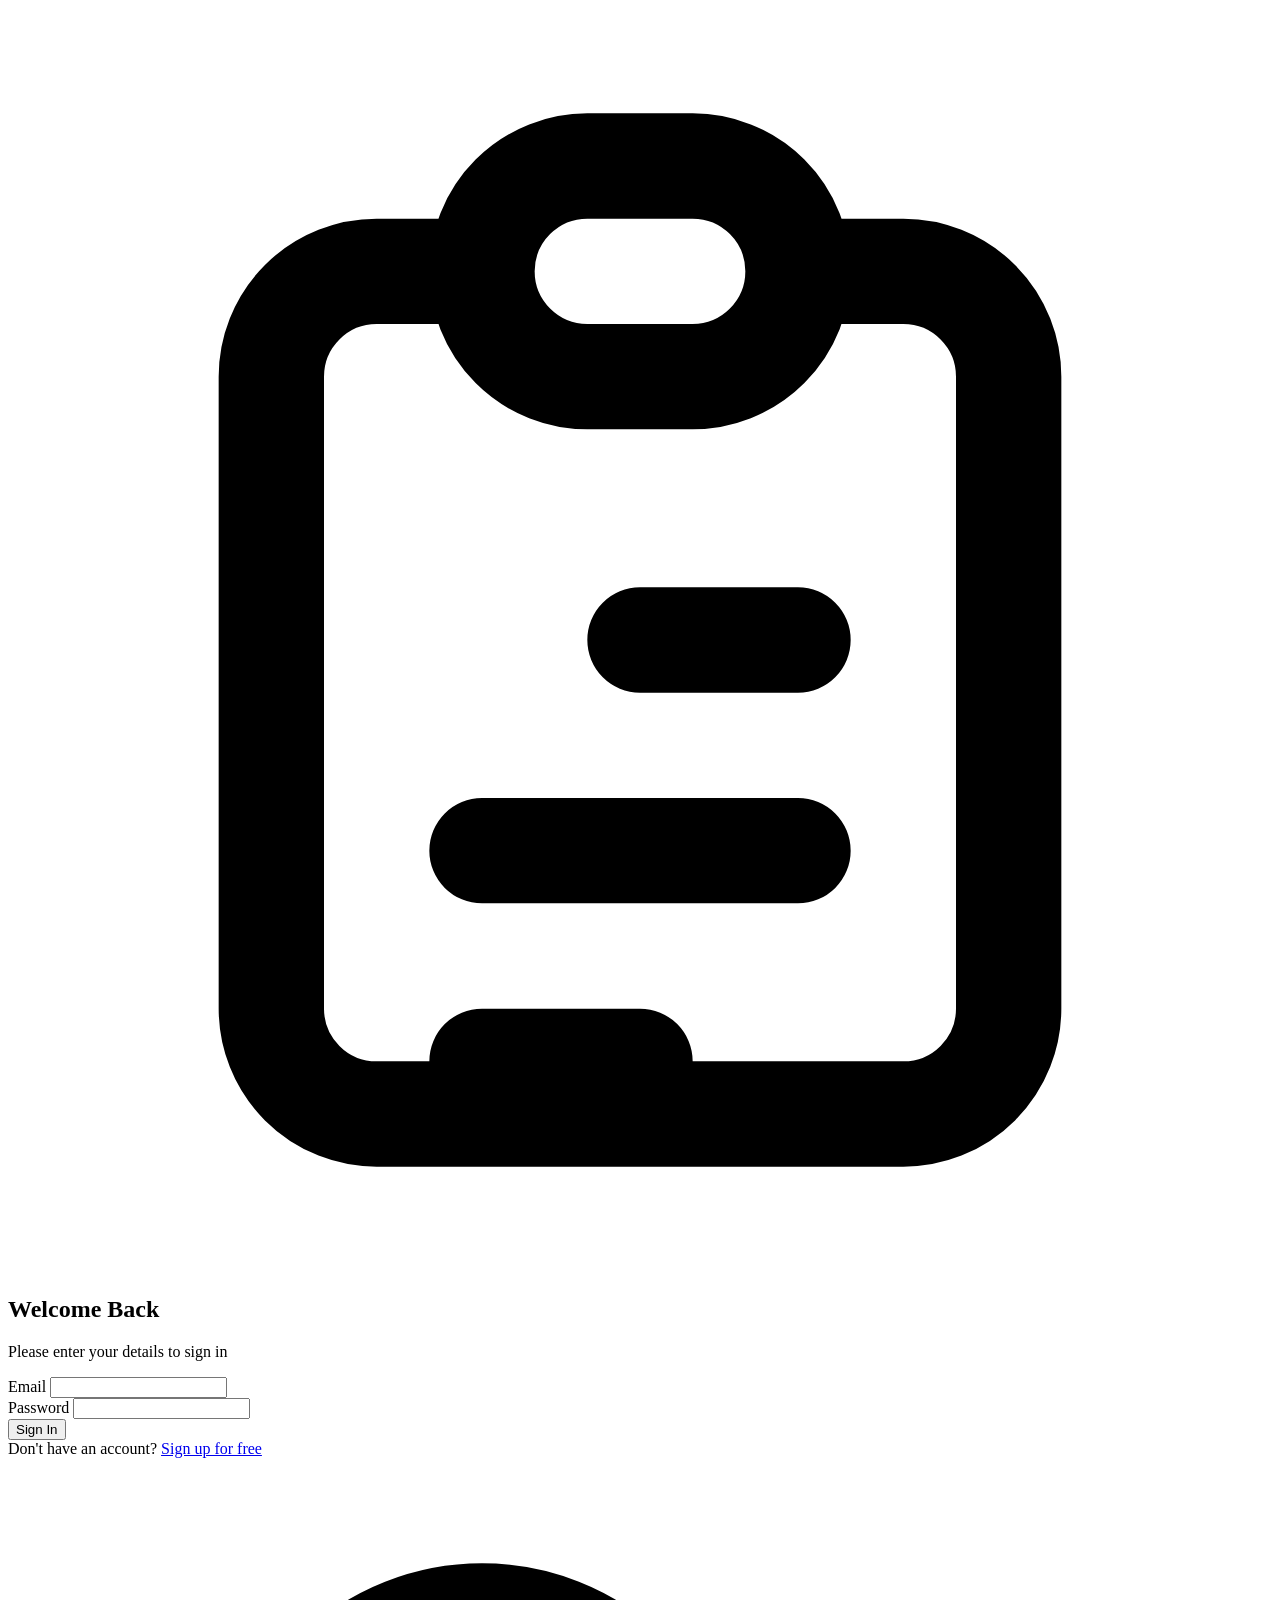
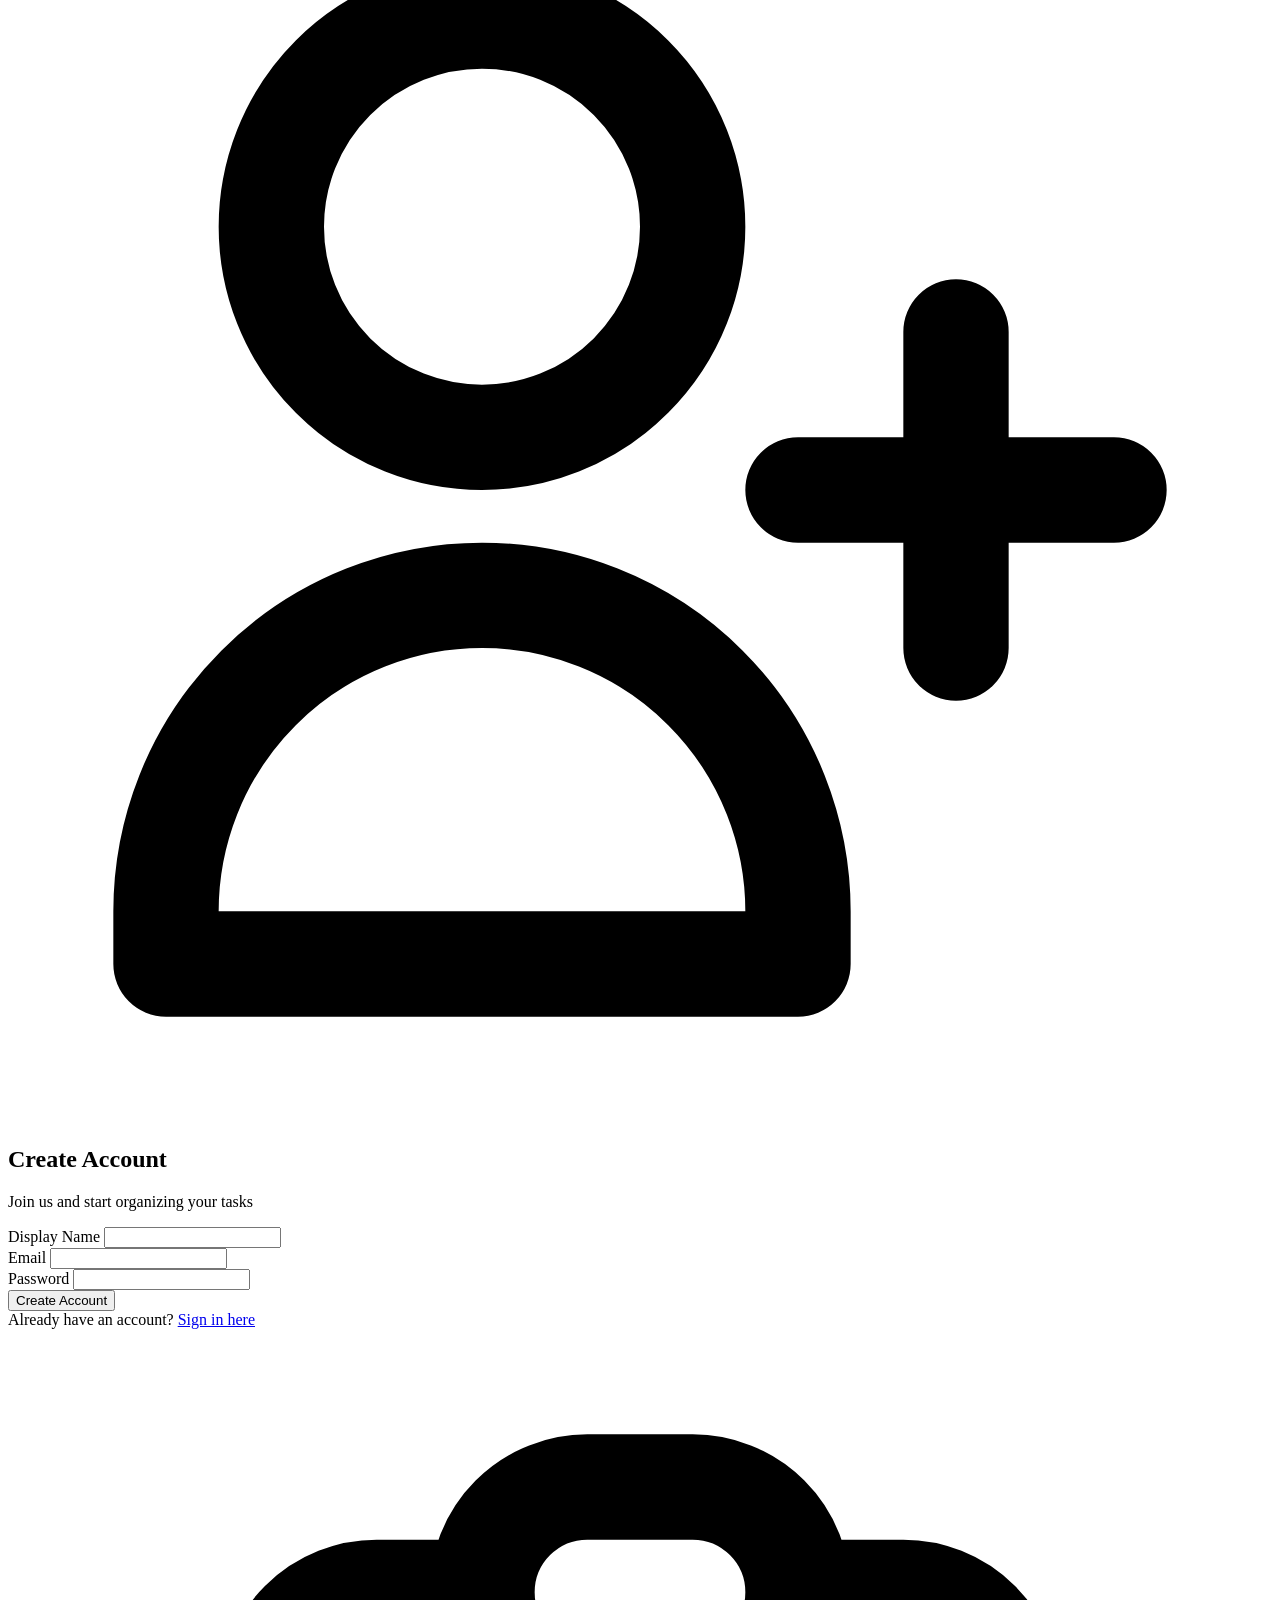
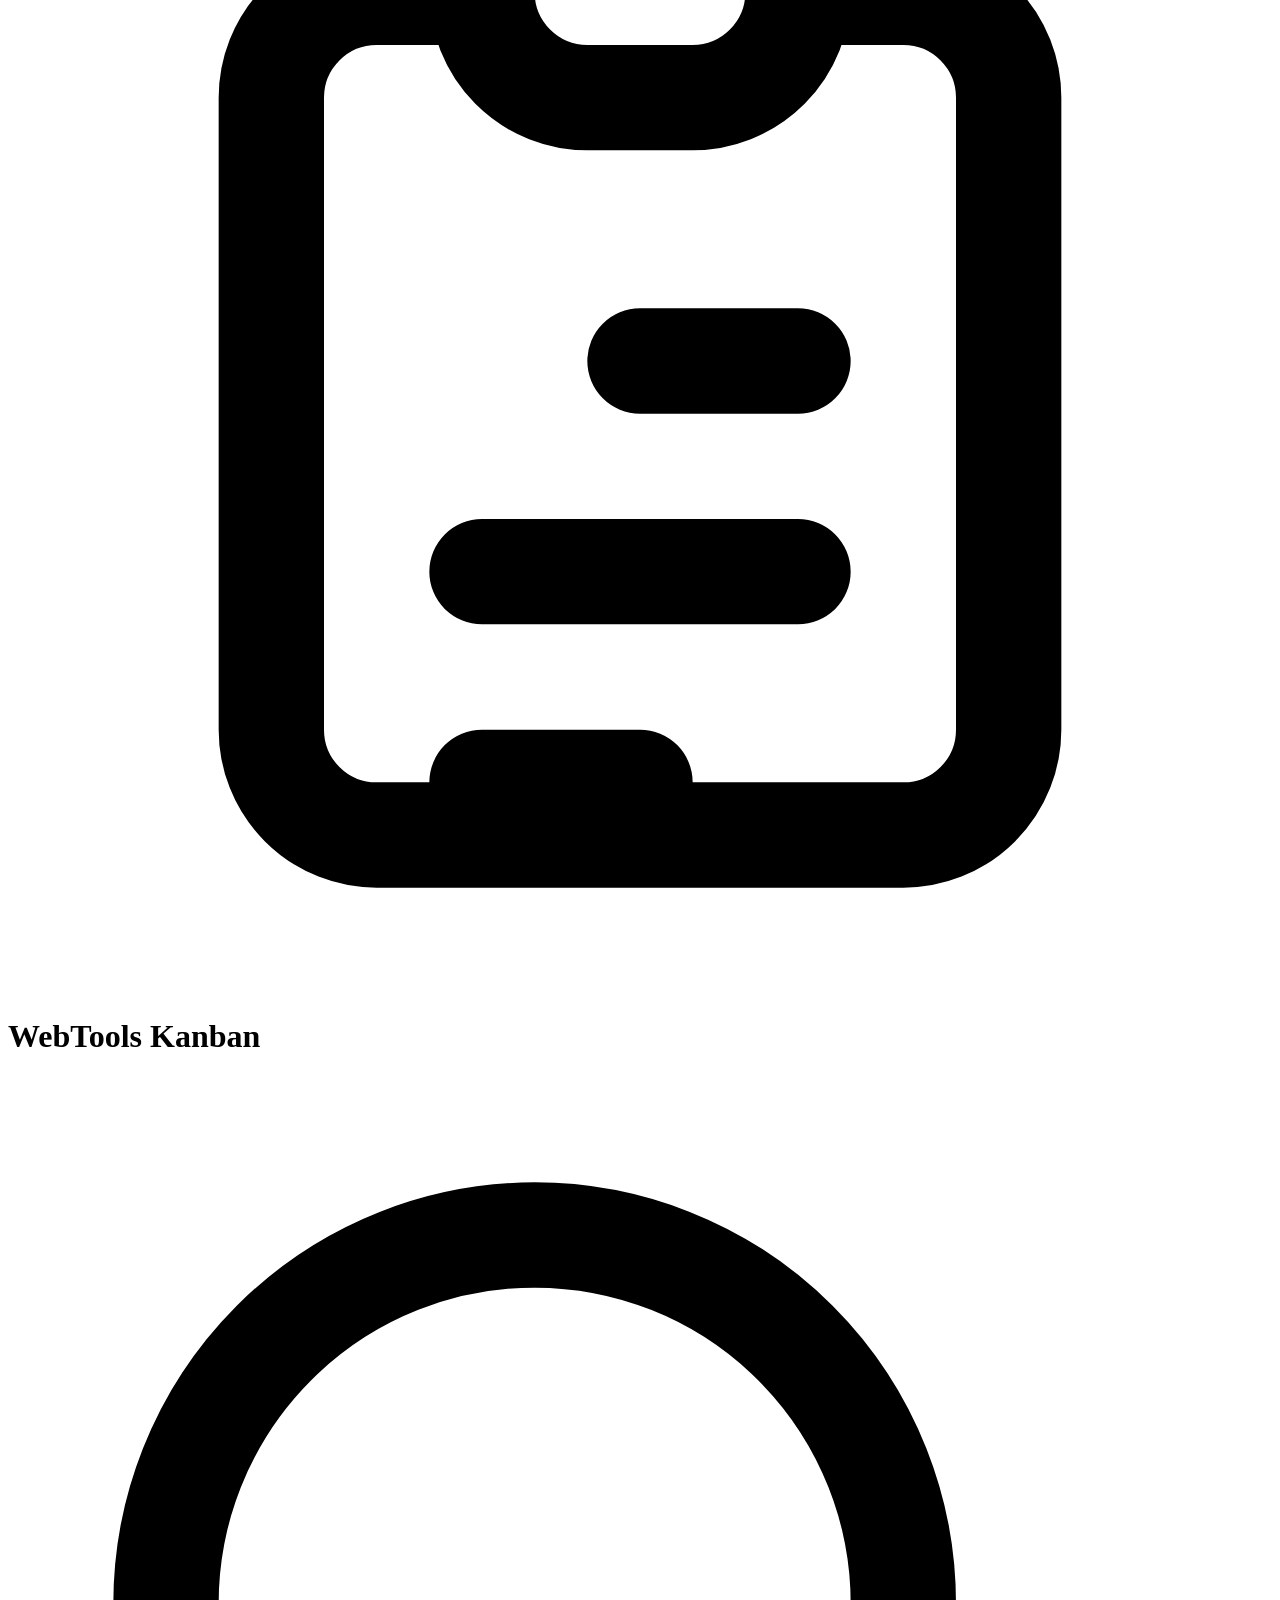
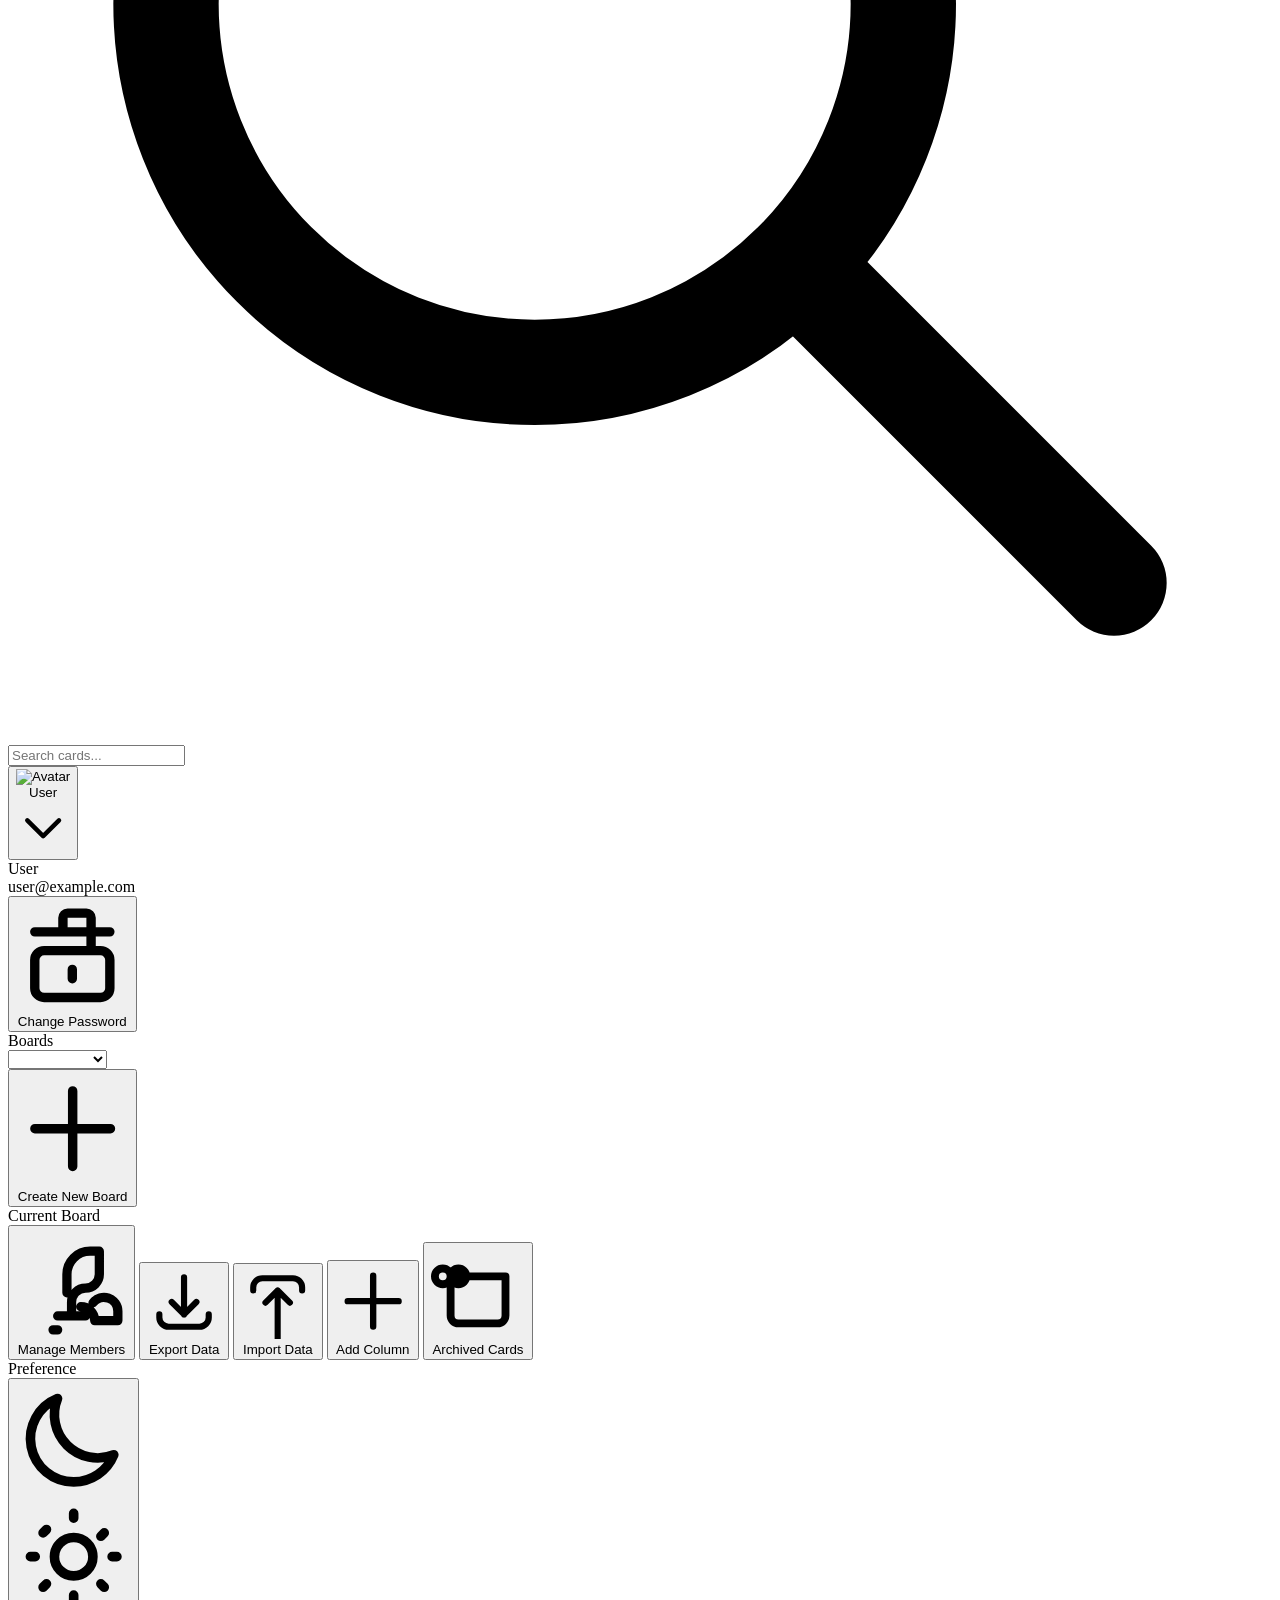
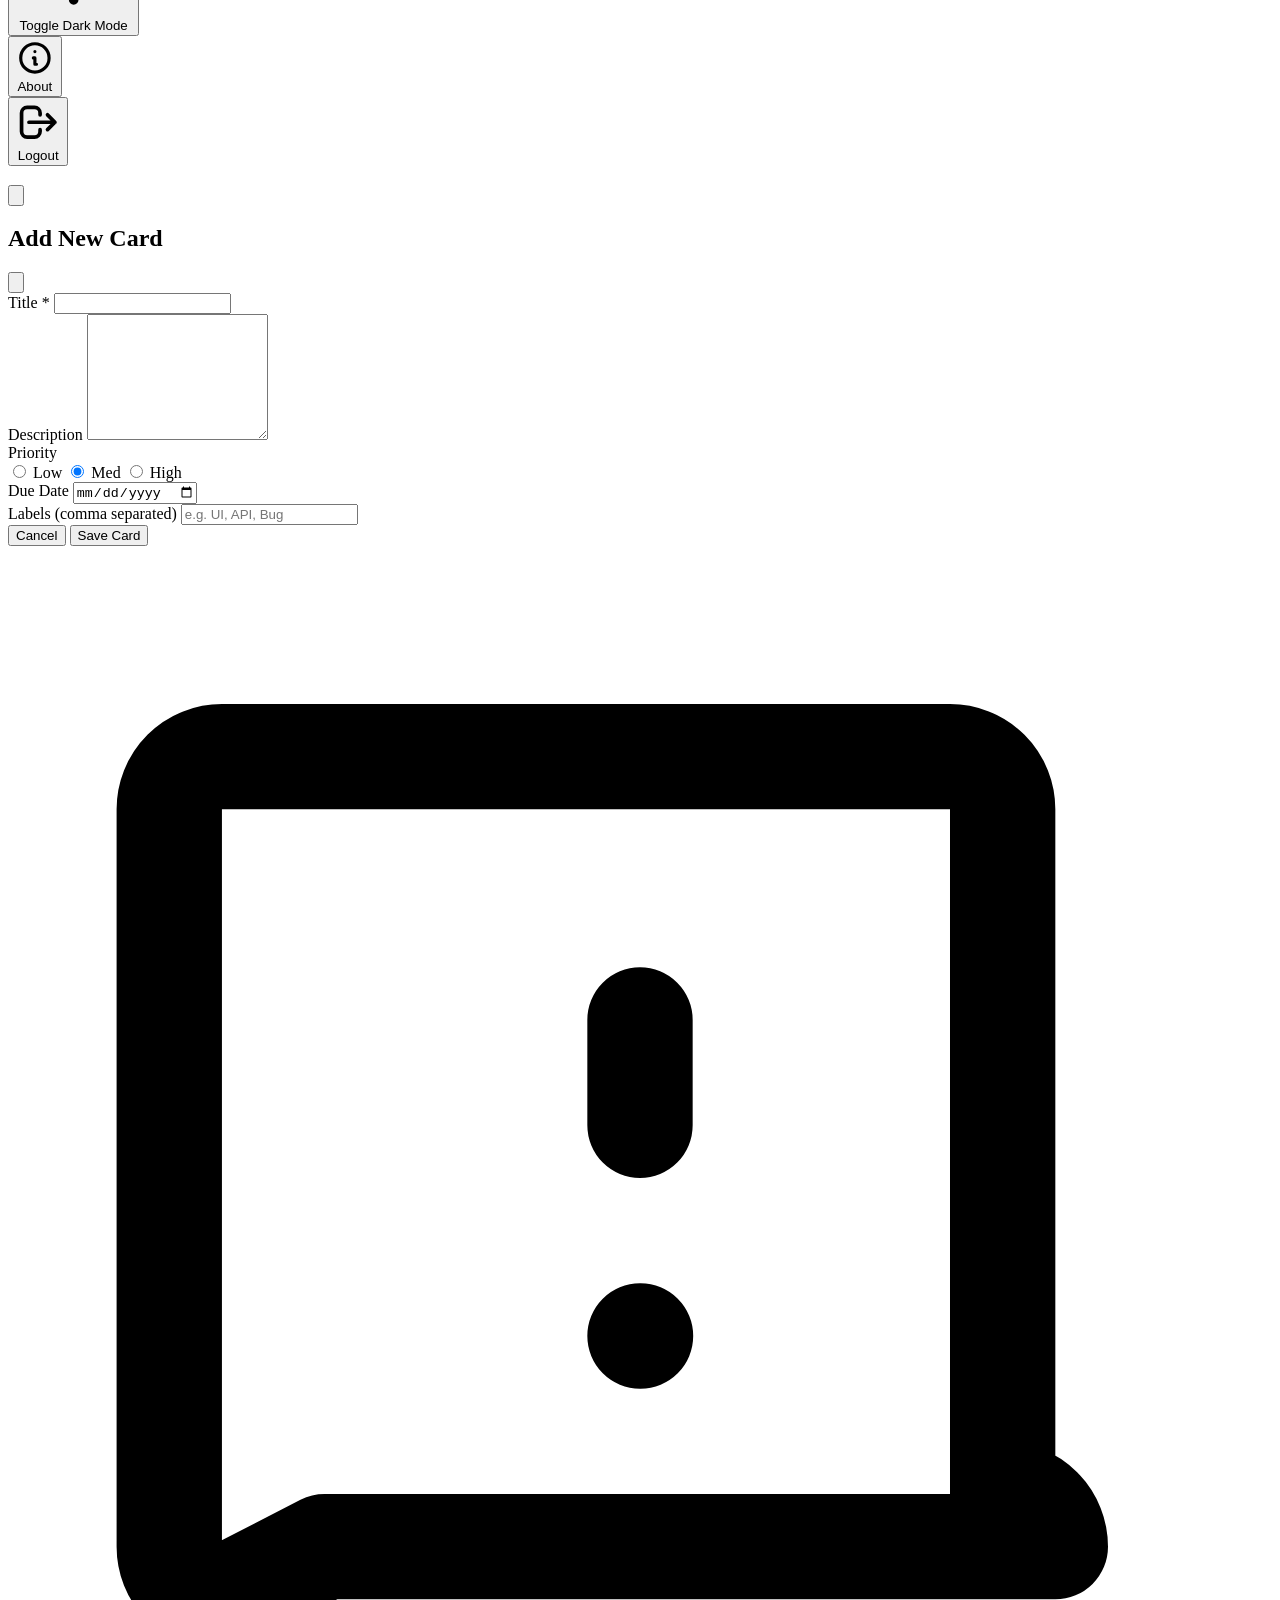
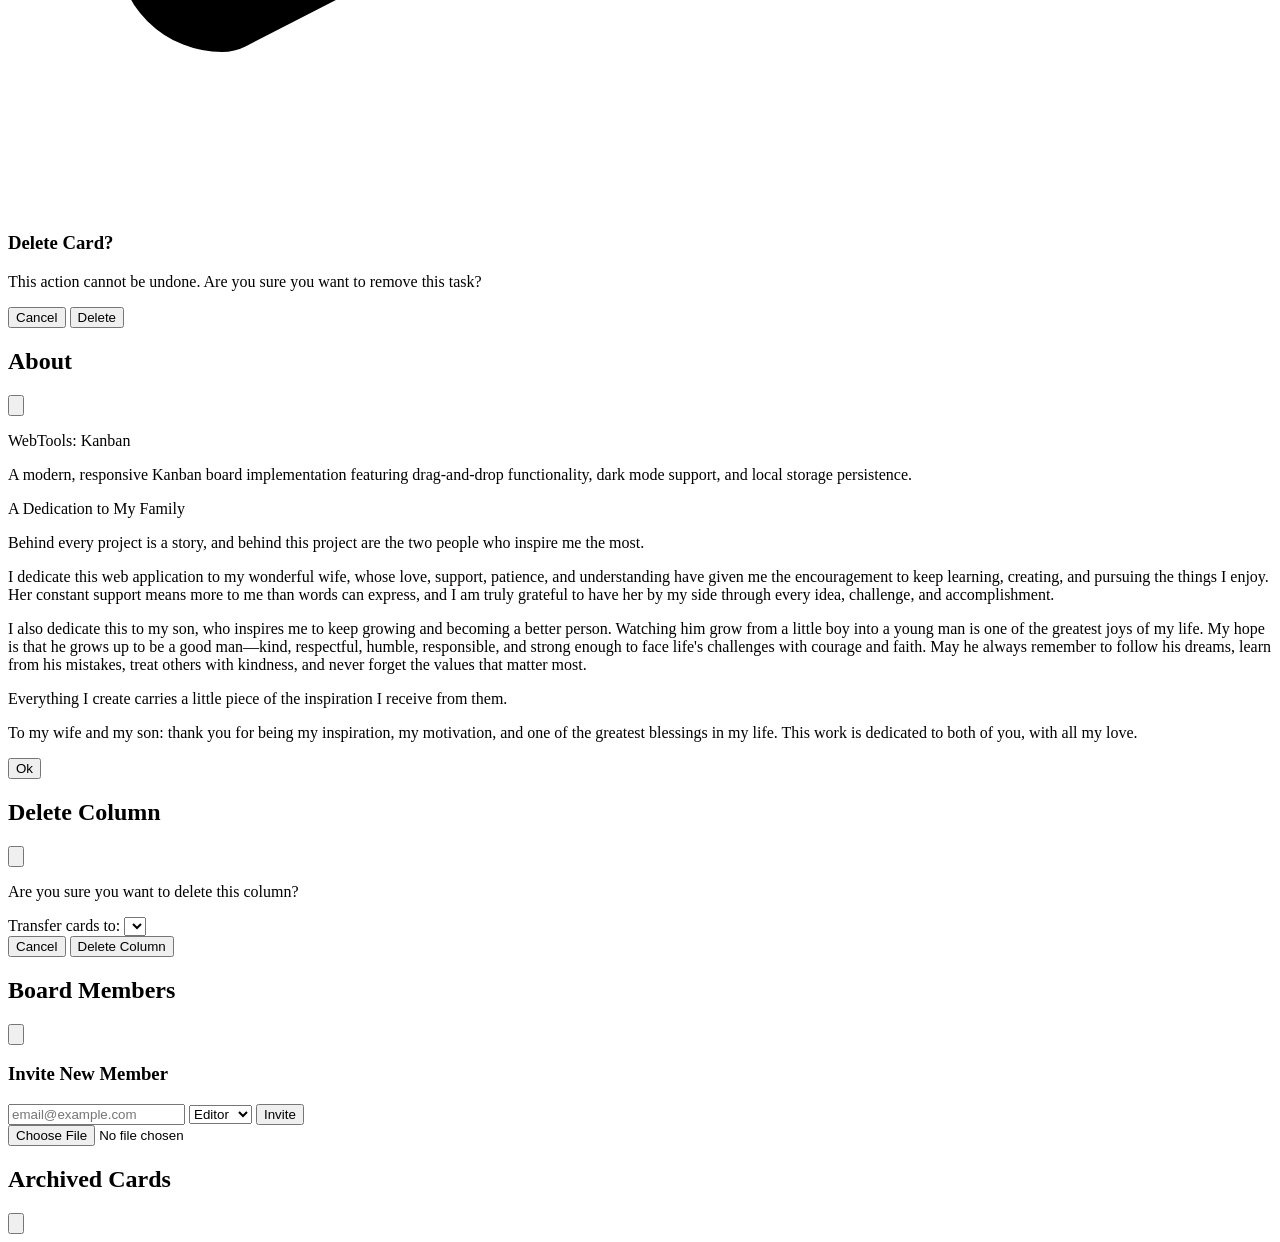
==== commit ed0d29f7: "fixing the ui" ====
--- a/index.html
+++ b/index.html
@@ -121,12 +121,6 @@
                     <h1 class="text-xl font-bold tracking-tight hidden sm:block">WebTools <span class="text-primary-600">Kanban</span></h1>
                 </div>
                 <div class="flex items-center gap-3">
-                    <!-- Rename Board Button -->
-                    <button id="rename-board-btn" class="p-1 text-slate-400 hover:text-primary-600 transition-colors rounded-md hover:bg-slate-200 dark:hover:bg-slate-700" title="Rename Board">
-                        <svg xmlns="http://www.w3.org/2000/svg" class="h-4 w-4" fill="none" viewBox="0 0 24 24" stroke="currentColor">
-                            <path stroke-linecap="round" stroke-linejoin="round" stroke-width="2" d="M11 5H6a2 2 0 00-2 2v11a2 2 0 002 2h11a2 2 0 002-2v-5m-1.414-9.414a2 2 0 112.828 2.828L11.828 15H9v-2.828l8.586-8.586z" />
-                        </svg>
-                    </button>
                     <!-- Search -->
                     <div class="relative flex-1 max-w-xs">
                         <span class="absolute inset-y-0 left-0 pl-3 flex items-center text-slate-400">
@@ -255,7 +249,14 @@
                 </div>
             </div>
         </header>
-        <div id="board-name" class="pl-6 pt-3 text-sm font-bold"></div>
+        <div class="pl-6 pt-3 inline-flex">
+            <h3 id="board-name" class="font-bold w-max"></h3>
+            <button id="rename-board-btn" class="p-1 text-slate-400 hover:text-primary-600 transition-colors rounded-md hover:bg-slate-200 dark:hover:bg-slate-700" title="Rename Board">
+                <svg xmlns="http://www.w3.org/2000/svg" class="h-4 w-4" fill="none" viewBox="0 0 24 24" stroke="currentColor">
+                    <path stroke-linecap="round" stroke-linejoin="round" stroke-width="2" d="M11 5H6a2 2 0 00-2 2v11a2 2 0 002 2h11a2 2 0 002-2v-5m-1.414-9.414a2 2 0 112.828 2.828L11.828 15H9v-2.828l8.586-8.586z" />
+                </svg>
+            </button>
+        </div>
         <main id="board-container" class="flex-1 overflow-x-auto pt-3 pr-6 pb-6 pl-6 flex gap-6 items-start">
             <!-- Columns will be injected here by JS -->
         </main>
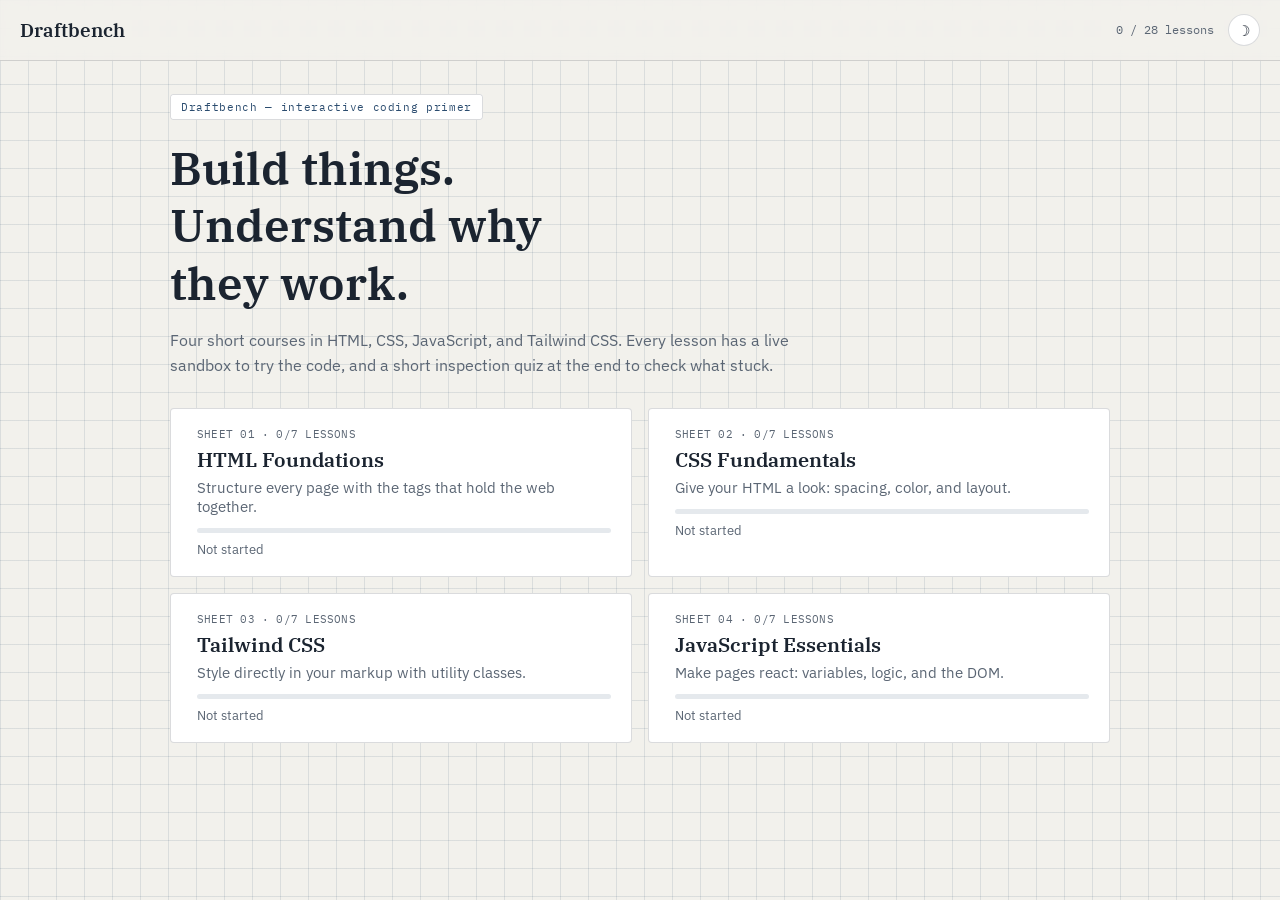
==== commit b63491be: "Update index.html" ====
--- a/index.html
+++ b/index.html
@@ -1,465 +1,1219 @@
 <!DOCTYPE html>
-<html lang="en" class="light">
+<html lang="en">
 <head>
-    <meta property="og:title" content="WebTools: Kanban">
-    <meta property="og:description" content="A modern, responsive Kanban board implementation featuring drag-and-drop functionality, dark mode support, and local storage persistence.">
-    <meta property="og:url" content="https://pages.ikoyski.top/webtools-kanban/">
-    <meta charset="UTF-8">
-    <link rel="icon" href="favicon.svg" type="image/svg+xml">
-    <meta name="viewport" content="width=device-width, initial-scale=1.0">
-    <title>Modern Kanban Board</title>
-    <!-- Tailwind CSS CDN -->
-    <script src="https://cdn.tailwindcss.com"></script>
-    <!-- SortableJS CDN -->
-    <script src="https://cdn.jsdelivr.net/npm/sortablejs@1.15.0/Sortable.min.js"></script>
-    <link rel="stylesheet" href="src/css/style.css">
-    <script src="https://challenges.cloudflare.com/turnstile/v0/api.js" async defer></script>
-    <script>
-        tailwind.config = {
-            darkMode: 'class',
-            theme: {
-                extend: {
-                    colors: {
-                        primary: {
-                            50: '#eff6ff',
-                            100: '#dbeafe',
-                            200: '#bfdbfe',
-                            300: '#93c5fd',
-                            400: '#60a5fa',
-                            500: '#3b82f6',
-                            600: '#2563eb',
-                            700: '#1d4ed8',
-                            800: '#1e40af',
-                            900: '#1e3a8a',
-                            950: '#172554',
-                        }
-                    }
-                }
-            }
+<meta charset="UTF-8">
+<meta name="viewport" content="width=device-width, initial-scale=1, viewport-fit=cover">
+<title>Draftbench — Learn to Code</title>
+<link rel="preconnect" href="https://fonts.googleapis.com">
+<link rel="preconnect" href="https://fonts.gstatic.com" crossorigin>
+<link href="https://fonts.googleapis.com/css2?family=IBM+Plex+Serif:wght@500;600&family=IBM+Plex+Sans:wght@400;500;600&family=IBM+Plex+Mono:wght@400;500;600&display=swap" rel="stylesheet">
+<style>
+  :root {
+    --paper: #F2F1EC;
+    --paper-raised: #FFFFFF;
+    --ink: #1B2430;
+    --ink-soft: #5B6674;
+    --blue: #2B4C6F;
+    --blue-soft: #7FA3C0;
+    --grid-line: rgba(43,76,111,0.12);
+    --amber: #E0A03D;
+    --amber-ink: #7A4A0E;
+    --success: #2E6B4C;
+    --success-bg: #E3F0E8;
+    --danger: #A6432B;
+    --danger-bg: #F8E7E2;
+    --border: rgba(27,36,48,0.16);
+    --radius: 4px;
+    --editor-bg: #161B22;
+    --editor-ink: #DDE4EA;
+    --editor-line: rgba(255,255,255,0.10);
+    --font-serif: 'IBM Plex Serif', Georgia, serif;
+    --font-sans: 'IBM Plex Sans', system-ui, -apple-system, sans-serif;
+    --font-mono: 'IBM Plex Mono', 'SFMono-Regular', Menlo, Consolas, monospace;
+  }
+
+  @media (prefers-color-scheme: dark) {
+    :root:not([data-theme="light"]) {
+      --paper: #12161C;
+      --paper-raised: #1A212A;
+      --ink: #E7E9EC;
+      --ink-soft: #9AA5B1;
+      --blue: #8FB6D8;
+      --blue-soft: #4A7396;
+      --grid-line: rgba(143,182,216,0.14);
+      --amber: #EFB65B;
+      --amber-ink: #2A1B05;
+      --success: #7FCBA0;
+      --success-bg: rgba(63,125,92,0.20);
+      --danger: #E2917A;
+      --danger-bg: rgba(166,67,43,0.22);
+      --border: rgba(231,233,236,0.16);
+    }
+  }
+  :root[data-theme="dark"] {
+    --paper: #12161C;
+    --paper-raised: #1A212A;
+    --ink: #E7E9EC;
+    --ink-soft: #9AA5B1;
+    --blue: #8FB6D8;
+    --blue-soft: #4A7396;
+    --grid-line: rgba(143,182,216,0.14);
+    --amber: #EFB65B;
+    --amber-ink: #2A1B05;
+    --success: #7FCBA0;
+    --success-bg: rgba(63,125,92,0.20);
+    --danger: #E2917A;
+    --danger-bg: rgba(166,67,43,0.22);
+    --border: rgba(231,233,236,0.16);
+  }
+
+  * { box-sizing: border-box; }
+  html { scroll-padding-top: env(safe-area-inset-top, 0px); }
+  body {
+    margin: 0;
+    min-height: 100%;
+    background-color: var(--paper);
+    background-image:
+      linear-gradient(var(--grid-line) 1px, transparent 1px),
+      linear-gradient(90deg, var(--grid-line) 1px, transparent 1px);
+    background-size: 28px 28px;
+    color: var(--ink);
+    font-family: var(--font-sans);
+    line-height: 1.55;
+    padding-top: env(safe-area-inset-top, 0px);
+    padding-bottom: env(safe-area-inset-bottom, 0px);
+  }
+  h1, h2, h3 { font-family: var(--font-serif); font-weight: 600; margin: 0 0 8px; line-height: 1.25; }
+  p { margin: 0 0 12px; }
+  button { font-family: inherit; }
+  code { font-family: var(--font-mono); background: rgba(43,76,111,0.10); padding: 1px 5px; border-radius: 3px; font-size: 0.92em; }
+  *:focus-visible { outline: 2px solid var(--amber); outline-offset: 2px; }
+  @media (prefers-reduced-motion: reduce) {
+    * { animation-duration: 0.001ms !important; transition-duration: 0.001ms !important; }
+  }
+
+  /* ---------- Header ---------- */
+  .site-header {
+    position: sticky; top: 0; z-index: 20;
+    display: flex; align-items: center; justify-content: space-between;
+    padding: 14px 20px; padding-top: calc(14px + env(safe-area-inset-top, 0px));
+    background: color-mix(in srgb, var(--paper) 88%, transparent);
+    backdrop-filter: blur(6px);
+    border-bottom: 1px solid var(--border);
+  }
+  .wordmark {
+    background: none; border: none; cursor: pointer;
+    font-family: var(--font-serif); font-weight: 600; font-size: 19px; color: var(--ink);
+    padding: 0;
+  }
+  .header-right { display: flex; align-items: center; gap: 14px; }
+  .header-progress { font-family: var(--font-mono); font-size: 12px; color: var(--ink-soft); }
+  .icon-btn {
+    width: 32px; height: 32px; border-radius: 50%;
+    border: 1px solid var(--border); background: var(--paper-raised);
+    color: var(--ink); cursor: pointer; font-size: 15px;
+    display: flex; align-items: center; justify-content: center;
+  }
+  .icon-btn:hover { border-color: var(--blue-soft); }
+
+  main#app { max-width: 980px; margin: 0 auto; padding: 32px 20px 80px; }
+
+  /* ---------- Breadcrumb ---------- */
+  .breadcrumb {
+    font-family: var(--font-mono); font-size: 12.5px; color: var(--ink-soft);
+    margin-bottom: 22px; display: flex; gap: 6px; flex-wrap: wrap; align-items: center;
+  }
+  .breadcrumb button { background: none; border: none; color: var(--ink-soft); cursor: pointer; font-family: inherit; font-size: inherit; padding: 0; text-decoration: underline; text-underline-offset: 2px; }
+  .breadcrumb button:hover { color: var(--blue); }
+  .breadcrumb span { color: var(--ink); }
+
+  /* ---------- Hero / Home ---------- */
+  .title-block { display: inline-block; margin-bottom: 22px; }
+  .stamp-label {
+    font-family: var(--font-mono); font-size: 11px; letter-spacing: 0.06em;
+    color: var(--blue); border: 1px solid var(--border); padding: 5px 10px; border-radius: 3px;
+    background: var(--paper-raised);
+  }
+  .hero-title { font-size: clamp(30px, 5vw, 46px); max-width: 14ch; margin-bottom: 16px; }
+  .hero-sub { max-width: 62ch; color: var(--ink-soft); font-size: 16px; margin-bottom: 8px; }
+
+  .sheet-grid {
+    margin-top: 30px; display: grid; grid-template-columns: repeat(2, 1fr); gap: 16px;
+  }
+  @media (max-width: 640px) { .sheet-grid { grid-template-columns: 1fr; } }
+  .sheet {
+    display: flex; text-align: left; background: var(--paper-raised);
+    border: 1px solid var(--border); border-radius: var(--radius); cursor: pointer;
+    padding: 0; overflow: hidden; color: inherit; font-family: inherit;
+  }
+  .sheet:hover { border-color: var(--tab-color, var(--blue-soft)); }
+  .sheet-tab { width: 6px; background: var(--tab-color, var(--blue)); flex-shrink: 0; }
+  .sheet-body { padding: 18px 20px; flex: 1; }
+  .sheet-meta, .track-progress-label, .lesson-num {
+    font-family: var(--font-mono); font-size: 11px; color: var(--ink-soft); letter-spacing: 0.02em;
+  }
+  .sheet-title { font-size: 20px; margin: 6px 0 6px; }
+  .sheet-desc { color: var(--ink-soft); font-size: 14.5px; margin-bottom: 12px; }
+  .sheet-progress { height: 5px; background: var(--grid-line); border-radius: 3px; overflow: hidden; margin-bottom: 8px; }
+  .sheet-progress.wide { max-width: 320px; }
+  .sheet-progress-fill { height: 100%; background: var(--tab-color, var(--amber)); }
+  .sheet-status { font-size: 13px; color: var(--ink-soft); }
+
+  /* ---------- Track view ---------- */
+  .track-header { display: flex; gap: 16px; background: var(--paper-raised); border: 1px solid var(--border); border-radius: var(--radius); padding: 20px 22px; margin-bottom: 22px; overflow: hidden; }
+  .track-tab { width: 6px; background: var(--tab-color, var(--blue)); flex-shrink: 0; margin: -20px 0 -20px -22px; }
+  .track-header p { color: var(--ink-soft); }
+  .track-progress-label { display: inline-block; margin-top: 6px; }
+
+  .lesson-list { display: flex; flex-direction: column; gap: 8px; margin-bottom: 26px; }
+  .lesson-row {
+    display: flex; align-items: center; gap: 14px; width: 100%; text-align: left;
+    background: var(--paper-raised); border: 1px solid var(--border); border-radius: var(--radius);
+    padding: 14px 16px; cursor: pointer; color: inherit;
+  }
+  .lesson-row:hover { border-color: var(--blue-soft); }
+  .lesson-row-title { flex: 1; font-size: 15.5px; }
+  .lesson-check { width: 20px; height: 20px; border-radius: 50%; border: 1px solid var(--border); display: flex; align-items: center; justify-content: center; font-size: 12px; color: var(--success); flex-shrink: 0; }
+  .lesson-check.done { background: var(--success-bg); border-color: var(--success); }
+
+  .inspection-card {
+    width: 100%; display: flex; align-items: center; justify-content: space-between; gap: 12px;
+    background: var(--paper-raised); border: 1.5px dashed var(--border); border-radius: var(--radius);
+    padding: 18px 20px; text-align: left; cursor: pointer; color: inherit;
+  }
+  .inspection-card:hover { border-color: var(--amber); }
+  .inspection-card h3 { margin: 4px 0 4px; font-size: 17px; }
+  .inspection-card p { margin: 0; color: var(--ink-soft); font-size: 14px; }
+  .inspection-arrow { font-size: 18px; color: var(--success); }
+
+  /* ---------- Lesson view ---------- */
+  .lesson-grid { display: grid; grid-template-columns: 1.1fr 1fr; gap: 20px; align-items: start; }
+  @media (max-width: 860px) { .lesson-grid { grid-template-columns: 1fr; } }
+  .panel { background: var(--paper-raised); border: 1px solid var(--border); border-radius: var(--radius); padding: 20px 22px; }
+  .panel-label { font-family: var(--font-mono); font-size: 11px; letter-spacing: 0.06em; color: var(--ink-soft); margin-bottom: 10px; }
+  .panel-label.accent { color: var(--amber-ink); }
+  .lesson-copy p { color: var(--ink); font-size: 15.5px; }
+  .code-card { margin-top: 16px; border: 1px solid var(--border); border-radius: var(--radius); overflow: hidden; }
+  .code-card-head { font-family: var(--font-mono); font-size: 11px; color: var(--ink-soft); padding: 7px 12px; border-bottom: 1px solid var(--border); background: var(--paper); }
+  .code-block { margin: 0; padding: 14px; background: var(--editor-bg); color: var(--editor-ink); overflow-x: auto; font-size: 13px; }
+  .code-block code { background: none; padding: 0; color: inherit; }
+
+  .tok-tag { color: #7FB0E0; }
+  .tok-attr { color: #E0A03D; }
+  .tok-str { color: #8FE3B0; }
+  .tok-sel { color: #7FB0E0; font-weight: 600; }
+  .tok-prop { color: #E0A03D; }
+  .tok-val { color: #DDE4EA; }
+  .tok-kw { color: #7FB0E0; font-weight: 600; }
+  .tok-num { color: #8FE3B0; }
+  .tok-com { color: #6B7684; font-style: italic; }
+
+  .editor-card { border: 1px solid var(--editor-line); border-radius: var(--radius); overflow: hidden; background: var(--editor-bg); }
+  .editor-tabs { display: flex; border-bottom: 1px solid var(--editor-line); }
+  .editor-tab { font-family: var(--font-mono); font-size: 12px; color: var(--ink-soft); padding: 8px 14px; cursor: pointer; color: #9AA5B1; }
+  .editor-tab.active { color: var(--editor-ink); background: rgba(255,255,255,0.06); border-bottom: 2px solid var(--amber); }
+  .editor-textarea {
+    display: block; width: 100%; min-height: 160px; resize: vertical;
+    background: var(--editor-bg); color: var(--editor-ink); border: none; outline: none;
+    font-family: var(--font-mono); font-size: 13px; padding: 14px; line-height: 1.5;
+  }
+  .editor-textarea.hidden { display: none; }
+  .editor-toolbar { display: flex; align-items: center; gap: 10px; margin: 12px 0; }
+  .editor-hint { font-family: var(--font-mono); font-size: 11.5px; color: var(--ink-soft); }
+  .preview-card { border: 1px solid var(--border); border-radius: var(--radius); overflow: hidden; background: #fff; }
+  .preview-head { font-family: var(--font-mono); font-size: 11px; color: var(--ink-soft); padding: 7px 12px; border-bottom: 1px solid var(--border); background: var(--paper); }
+  .preview-frame { display: block; width: 100%; height: 260px; border: none; background: #fff; }
+
+  .btn {
+    font-family: var(--font-mono); font-size: 13px; padding: 10px 16px; border-radius: var(--radius);
+    cursor: pointer; border: 1px solid transparent;
+  }
+  .btn.small { padding: 7px 12px; font-size: 12px; }
+  .btn.primary { background: var(--amber); color: var(--amber-ink); font-weight: 600; border-color: var(--amber); }
+  .btn.primary:hover { filter: brightness(1.05); }
+  .btn.ghost { background: transparent; color: var(--ink); border-color: var(--border); }
+  .btn.ghost:hover { border-color: var(--blue-soft); }
+  .btn:disabled { opacity: 0.4; cursor: not-allowed; }
+
+  .lesson-nav { display: flex; justify-content: space-between; gap: 12px; margin-top: 24px; }
+
+  /* ---------- Quiz view ---------- */
+  .quiz-header { margin-bottom: 20px; }
+  .quiz-header p { color: var(--ink-soft); }
+  .quiz-list { display: flex; flex-direction: column; gap: 18px; margin-bottom: 24px; }
+  .quiz-question { background: var(--paper-raised); border: 1px solid var(--border); border-radius: var(--radius); padding: 18px 20px; }
+  .quiz-q-label { font-family: var(--font-mono); font-size: 11px; color: var(--ink-soft); margin-bottom: 6px; }
+  .quiz-q-text { font-size: 15.5px; margin-bottom: 12px; }
+  .quiz-options { display: flex; flex-direction: column; gap: 8px; }
+  .quiz-option {
+    text-align: left; padding: 10px 14px; border: 1px solid var(--border); border-radius: var(--radius);
+    background: var(--paper); cursor: pointer; font-family: var(--font-sans); font-size: 14.5px; color: var(--ink);
+  }
+  .quiz-option:hover { border-color: var(--blue-soft); }
+  .quiz-option.selected { border-color: var(--amber); background: color-mix(in srgb, var(--amber) 14%, var(--paper)); }
+  .quiz-option.correct { border-color: var(--success); background: var(--success-bg); }
+  .quiz-option.incorrect { border-color: var(--danger); background: var(--danger-bg); }
+  .quiz-option:disabled { cursor: default; }
+  .quiz-explain { margin-top: 10px; font-size: 13.5px; color: var(--ink-soft); border-top: 1px dashed var(--border); padding-top: 10px; }
+
+  .stamp-result { display: flex; align-items: center; gap: 18px; margin-bottom: 22px; }
+  .stamp {
+    font-family: var(--font-mono); font-weight: 600; font-size: 20px; letter-spacing: 0.08em;
+    border: 3px solid; border-radius: 8px; padding: 10px 18px; transform: rotate(-5deg);
+  }
+  .stamp-result.pass .stamp { color: var(--success); border-color: var(--success); }
+  .stamp-result.fail .stamp { color: var(--danger); border-color: var(--danger); }
+  .stamp-result p { color: var(--ink-soft); margin: 0; }
+</style>
+</head>
+<body>
+  <header class="site-header">
+    <button class="wordmark" data-action="go-home">Draftbench</button>
+    <div class="header-right">
+      <span id="header-progress" class="header-progress"></span>
+      <button id="theme-toggle" data-action="toggle-theme" class="icon-btn" aria-label="Toggle theme">&#9789;</button>
+    </div>
+  </header>
+  <main id="app"></main>
+
+<script>
+(function () {
+  'use strict';
+
+  /* ================= DATA ================= */
+  var COURSES = [
+    {
+      id: 'html', title: 'HTML Foundations', color: '#E34C26',
+      description: 'Structure every page with the tags that hold the web together.',
+      lessons: [
+        {
+          id: 'h1', title: 'Tags, Elements and Structure',
+          content: [
+            'Every web page is built from HTML elements, pieces marked with tags like `<p>` or `<h1>` that tell the browser what something is, not how it looks.',
+            'Most tags come in pairs: an opening tag `<p>` and a closing tag `</p>`, with content in between. A few, like `<img>` and `<br>`, stand alone.',
+            'A full page starts with `<!DOCTYPE html>`, then an `<html>` element holding a `<head>` (page information) and a `<body>` (what people actually see).'
+          ],
+          exampleLang: 'html',
+          example: '<!DOCTYPE html>\n<html>\n  <head>\n    <title>My First Page</title>\n  </head>\n  <body>\n    <h1>Hello, world!</h1>\n    <p>This is my first paragraph.</p>\n  </body>\n</html>',
+          sandbox: { type: 'html', starter: { html: '<h1>Hello, world!</h1>\n<p>Edit this text and watch the preview update.</p>' } }
+        },
+        {
+          id: 'h2', title: 'Text and Headings',
+          content: [
+            'Headings `<h1>` through `<h6>` create a page outline. `<h1>` is the most important, `<h6>` the least. Use them in order; do not skip a level just to make text bigger.',
+            'Paragraphs live in `<p>` tags. Inside a paragraph, `<strong>` marks text as important (shown bold) and `<em>` marks it as emphasized (shown italic).',
+            'A line break inside a paragraph is `<br>`, but reach for it rarely. A new `<p>` is usually the better choice for a new thought.'
+          ],
+          exampleLang: 'html',
+          example: '<h1>Backyard Garden Log</h1>\n<h2>Week One</h2>\n<p>The <strong>tomato</strong> seedlings sprouted today. <em>Finally</em>.</p>',
+          sandbox: { type: 'html', starter: { html: '<h1>My Page Title</h1>\n<h2>A Section</h2>\n<p>Try adding <strong>bold</strong> or <em>italic</em> text here.</p>' } }
+        },
+        {
+          id: 'h3', title: 'Links and Images',
+          content: [
+            'The `<a>` tag creates a link. Its `href` attribute is the destination: `<a href="https://example.com">Visit</a>`. Attributes always live inside the opening tag.',
+            'Images use `<img>`, which never has a closing tag. `src` points to the file, and `alt` describes the image for screen readers or when the image fails to load. Never skip `alt`.',
+            'Attribute values go in quotes, `attribute="value"`. Mixing that up is one of the most common beginner slips.'
+          ],
+          exampleLang: 'html',
+          example: '<a href="https://example.com">Visit example.com</a>\n<img src="https://placekitten.com/200/150" alt="A sleeping kitten">',
+          sandbox: { type: 'html', starter: { html: '<a href="https://example.com">A link somewhere</a>\n<p>Add an image below with a src and an alt.</p>' } }
+        },
+        {
+          id: 'h4', title: 'Lists and Tables',
+          content: [
+            'An unordered list `<ul>` holds bullet points; an ordered list `<ol>` numbers them. Either way, each item goes in an `<li>` tag.',
+            'Tables organize data into rows and columns. `<table>` wraps everything, `<tr>` is a row, and each cell is `<td>` (or `<th>` for a header cell).',
+            'Nesting matters. A `<li>` only makes sense inside a `<ul>` or `<ol>`, and a `<td>` only inside a `<tr>`.'
+          ],
+          exampleLang: 'html',
+          example: '<ul>\n  <li>Milk</li>\n  <li>Eggs</li>\n</ul>\n<table>\n  <tr><th>Day</th><th>Task</th></tr>\n  <tr><td>Mon</td><td>Water plants</td></tr>\n</table>',
+          sandbox: { type: 'html', starter: { html: '<ul>\n  <li>First item</li>\n  <li>Second item</li>\n</ul>' } }
+        },
+        {
+          id: 'h5', title: 'Forms and Inputs',
+          content: [
+            'Forms collect input from a person and typically send it somewhere. The `<form>` element wraps everything, and each field usually has a matching `<label>` so people know what to type.',
+            '`<input>` comes in many flavors set by its `type` attribute, `text`, `email`, `password`, `checkbox`, and more. Like `<img>`, it never has a closing tag.',
+            'A `<button>` triggers the form. Connect a label to its input with `for` and a matching `id`, so clicking the label focuses the field.'
+          ],
+          exampleLang: 'html',
+          example: '<form>\n  <label for="name">Name</label>\n  <input type="text" id="name">\n  <button type="submit">Send</button>\n</form>',
+          sandbox: { type: 'html', starter: { html: '<form>\n  <label for="email">Email</label>\n  <input type="email" id="email">\n  <button type="submit">Sign up</button>\n</form>' } }
+        },
+        {
+          id: 'h6', title: 'Semantic HTML5 Elements',
+          content: [
+            'Semantic elements describe the role of a section, not just its box. `<header>`, `<nav>`, `<main>`, `<section>`, `<article>`, and `<footer>` all behave like `<div>` visually, but they tell browsers and screen readers what each part is for.',
+            'A `<nav>` wraps primary navigation links. A `<main>` wraps the one central content area of a page, used only once. An `<article>` is a self-contained piece, such as a blog post, that would make sense on its own.',
+            'Reaching for a semantic tag before a generic `<div>` makes a page easier to navigate with assistive technology, and easier for another developer to read.'
+          ],
+          exampleLang: 'html',
+          example: '<header>\n  <h1>My Blog</h1>\n  <nav><a href="#">Home</a></nav>\n</header>\n<main>\n  <article>\n    <h2>First Post</h2>\n    <p>Welcome to the blog.</p>\n  </article>\n</main>',
+          sandbox: { type: 'html', starter: { html: '<header>\n  <h1>My Site</h1>\n  <nav><a href="#">Home</a> <a href="#">About</a></nav>\n</header>\n<main>\n  <article>\n    <h2>A Post Title</h2>\n    <p>Some content here.</p>\n  </article>\n</main>' } }
+        },
+        {
+          id: 'h7', title: 'Divs, Spans, and Attributes',
+          content: [
+            '`<div>` is a generic block-level container with no meaning of its own, useful for grouping content to style or position as a unit. `<span>` is the same idea, but inline, for wrapping a small piece of text inside a sentence.',
+            'The `class` attribute can be reused across many elements to style them the same way; `id` should be unique to one element on the page, often used as a target for links or scripts.',
+            'A `data-*` attribute stores extra information on an element that is not meant to be shown, such as `data-user-id="42"`, which JavaScript can read later.'
+          ],
+          exampleLang: 'html',
+          example: '<div class="card">\n  <span data-user-id="42">Ada Lovelace</span>\n</div>',
+          sandbox: { type: 'html', starter: { html: '<div class="card">\n  <span data-role="admin">Grace Hopper</span>\n</div>' } }
         }
-    </script>
-</head>
-<body class="bg-slate-50 dark:bg-slate-900 text-slate-900 dark:text-slate-100 transition-colors duration-300 min-h-screen flex flex-col">
-
-    <!-- App Auth Views Wrapper -->
-    <div id="app-auth-view" class="flex-1 flex items-center justify-center p-4 bg-slate-50 dark:bg-slate-900">
-        <!-- Login Card -->
-        <div id="login-card" class="w-full max-w-md bg-white dark:bg-slate-800 rounded-2xl shadow-xl border border-slate-200 dark:border-slate-700 p-8 transition-all">
-            <div class="text-center mb-8">
-                <div class="bg-primary-600 text-white w-12 h-12 rounded-lg shadow-lg flex items-center justify-center mx-auto mb-4">
-                    <svg xmlns="http://www.w3.org/2000/svg" class="h-6 w-6" fill="none" viewBox="0 0 24 24" stroke="currentColor">
-                        <path stroke-linecap="round" stroke-linejoin="round" stroke-width="2" d="M9 5H7a2 2 0 00-2 2v12a2 2 0 002 2h10a2 2 0 002-2V7a2 2 0 00-2-2h-2M9 5a2 2 0 002 2h2a2 2 0 002-2M9 5a2 2 0 012-2h2a2 2 0 012 2m-3 7h3m-3 4h3m-6 0h3m-3 4h3" />
-                    </svg>
-                </div>
-                <h2 class="text-2xl font-bold text-slate-800 dark:text-slate-100">Welcome Back</h2>
-                <p class="text-slate-500 dark:text-slate-400 text-sm mt-2">Please enter your details to sign in</p>
-            </div>
-            <form id="login-form" class="space-y-4">
-                <div>
-                    <label class="block text-sm font-medium mb-1 opacity-70">Email</label>
-                    <input type="email" id="login-email" required class="w-full px-4 py-2 rounded-lg border border-slate-200 dark:border-slate-700 bg-transparent focus:ring-2 focus:ring-primary-500 outline-none transition-all">
-                </div>
-                <div>
-                    <label class="block text-sm font-medium mb-1 opacity-70">Password</label>
-                    <input type="password" id="login-password" required class="w-full px-4 py-2 rounded-lg border border-slate-200 dark:border-slate-700 bg-transparent focus:ring-2 focus:ring-primary-500 outline-none transition-all">
-                </div>
-                <div class="flex justify-center mb-4">
-                    <div class="cf-turnstile" data-sitekey="0x4AAAAAAFAkmbArLs1B6goA"></div>
-                </div>
-                <button type="submit" class="w-full py-2 px-4 bg-primary-600 hover:bg-primary-700 text-white font-bold rounded-lg shadow-md transition-all active:scale-95">Sign In</button>
-            </form>
-            <div class="mt-6 text-center text-sm text-slate-500 dark:text-slate-400">
-                Don't have an account? <a href="#" id="show-signup" class="text-primary-600 hover:underline font-medium">Sign up for free</a>
-            </div>
-        </div>
-        <!-- Signup Card -->
-        <div id="signup-card" class="w-full max-w-md bg-white dark:bg-slate-800 rounded-2xl shadow-xl border border-slate-200 dark:border-slate-700 p-8 transition-all hidden">
-            <div class="text-center mb-8">
-                <div class="bg-primary-600 text-white w-12 h-12 rounded-lg shadow-lg flex items-center justify-center mx-auto mb-4">
-                    <svg xmlns="http://www.w3.org/2000/svg" class="h-6 w-6" fill="none" viewBox="0 0 24 24" stroke="currentColor">
-                        <path stroke-linecap="round" stroke-linejoin="round" stroke-width="2" d="M18 9v3m0 0v3m0-3h3m-3 0h-3m-2-5a4 4 0 11-8 0 4 4 0 018 0zM3 20a6 6 0 0112 0v1H3v-1z" />
-                    </svg>
-                </div>
-                <h2 class="text-2xl font-bold text-slate-800 dark:text-slate-100">Create Account</h2>
-                <p class="text-slate-500 dark:text-slate-400 text-sm mt-2">Join us and start organizing your tasks</p>
-            </div>
-            <form id="signup-form" class="space-y-4">
-                <div>
-                    <label class="block text-sm font-medium mb-1 opacity-70">Display Name</label>
-                    <input type="text" id="signup-name" required class="w-full px-4 py-2 rounded-lg border border-slate-200 dark:border-slate-700 bg-transparent focus:ring-2 focus:ring-primary-500 outline-none transition-all">
-                </div>
-                <div>
-                    <label class="block text-sm font-medium mb-1 opacity-70">Email</label>
-                    <input type="email" id="signup-email" required class="w-full px-4 py-2 rounded-lg border border-slate-200 dark:border-slate-700 bg-transparent focus:ring-2 focus:ring-primary-500 outline-none transition-all">
-                </div>
-                <div>
-                    <label class="block text-sm font-medium mb-1 opacity-70">Password</label>
-                    <input type="password" id="signup-password" required class="w-full px-4 py-2 rounded-lg border border-slate-200 dark:border-slate-700 bg-transparent focus:ring-2 focus:ring-primary-500 outline-none transition-all">
-                </div>
-                <div class="flex justify-center mb-4">
-                    <div class="cf-turnstile" data-sitekey="0x4AAAAAAFAkmbArLs1B6goA"></div>
-                </div>
-                <button type="submit" class="w-full py-2 px-4 bg-primary-600 hover:bg-primary-700 text-white font-bold rounded-lg shadow-md transition-all active:scale-95">Create Account</button>
-            </form>
-            <div class="mt-6 text-center text-sm text-slate-500 dark:text-slate-400">
-                Already have an account? <a href="#" id="show-login" class="text-primary-600 hover:underline font-medium">Sign in here</a>
-            </div>
-        </div>
-    </div>
-
-    <!-- Board View Wrapper -->
-    <div id="app-board-view" class="hidden flex flex-col min-h-screen">
-        <!-- Header -->
-        <header class="sticky top-0 z-30 bg-primary-100/80 dark:bg-slate-800/80 backdrop-blur-md border-b border-slate-200 dark:border-slate-700 px-4 py-3">
-            <div class="mx-auto flex items-center justify-between gap-4">
-                <div class="flex items-center gap-3">
-                    <div class="bg-primary-600 text-white p-2 rounded-lg shadow-lg">
-                        <svg xmlns="http://www.w3.org/2000/svg" class="h-6 w-6" fill="none" viewBox="0 0 24 24" stroke="currentColor">
-                            <path stroke-linecap="round" stroke-linejoin="round" stroke-width="2" d="M9 5H7a2 2 0 00-2 2v12a2 2 0 002 2h10a2 2 0 002-2V7a2 2 0 00-2-2h-2M9 5a2 2 0 002 2h2a2 2 0 002-2M9 5a2 2 0 012-2h2a2 2 0 012 2m-3 7h3m-3 4h3m-6 0h3m-3 4h3" />
-                        </svg>
-                    </div>
-                    <h1 class="text-xl font-bold tracking-tight hidden sm:block">WebTools <span class="text-primary-600">Kanban</span></h1>
-                </div>
-                <div class="flex items-center gap-3">
-                    <!-- Search -->
-                    <div class="relative flex-1 max-w-xs">
-                        <span class="absolute inset-y-0 left-0 pl-3 flex items-center text-slate-400">
-                            <svg xmlns="http://www.w3.org/2000/svg" class="h-5 w-5" fill="none" viewBox="0 0 24 24" stroke="currentColor">
-                                <path stroke-linecap="round" stroke-linejoin="round" stroke-width="2" d="M21 21l-6-6m2-5a7 7 0 11-14 0 7 7 0 0114 0z" />
-                            </svg>
-                        </span>
-                        <input type="text" id="search-input" placeholder="Search cards..." class="w-full pl-10 pr-4 py-2 bg-slate-100 dark:bg-slate-700 border-transparent focus:ring-2 focus:ring-primary-500 rounded-full text-sm transition-all outline-none">
-                    </div>
-                    <!-- Menu -->
-                    <div class="relative">
-                        <button id="profile-trigger" class="flex items-center gap-2 p-1 pr-3 rounded-full bg-slate-100 dark:bg-slate-700 hover:bg-slate-200 dark:hover:bg-slate-600 transition-colors group">
-                            <img id="user-avatar" src="https://ui-avatars.com/api/?name=" class="w-8 h-8 rounded-full border-2 border-primary-500" alt="Avatar">
-                            <div class="flex items-center gap-2">
-                                <span id="user-name" class="text-sm font-medium text-slate-700 dark:text-slate-200 hidden sm:block">User</span>
-                                <span id="user-role-badge" class="text-[10px] font-bold px-1.5 py-0.5 rounded bg-primary-200 dark:bg-primary-900/50 text-primary-700 dark:text-primary-300 hidden sm:block uppercase"></span>
-                            </div>
-                            <svg xmlns="http://www.w3.org/2000/svg" class="h-4 w-4 text-slate-400 group-hover:text-slate-600 dark:group-hover:text-slate-200 transition-colors" fill="none" viewBox="0 0 24 24" stroke="currentColor">
-                                <path stroke-linecap="round" stroke-linejoin="round" stroke-width="2" d="M19 9l-7 7-7-7" />
-                            </svg>
-                        </button>
-                        <div id="menu-dropdown" class="absolute right-0 mt-2 w-56 bg-white dark:bg-slate-800 rounded-xl shadow-xl border border-slate-200 dark:border-slate-700 hidden z-50 overflow-hidden">
-                            <!-- User Info -->
-                            <div class="px-4 py-3 border-b border-slate-200 dark:border-slate-700 bg-slate-50/50 dark:bg-slate-800/50">
-                                <div id="menu-user-name" class="text-sm font-bold text-slate-800 dark:text-slate-100 truncate">User</div>
-                                <div id="menu-user-email" class="text-xs text-slate-500 dark:text-slate-400 truncate">user@example.com</div>
-                            </div>
-                            <!-- Account Section -->
-                            <div class="py-1">
-                                <button id="change-password-menu" class="w-full px-4 py-2 text-sm text-left hover:bg-slate-100 dark:hover:bg-slate-700 flex items-center gap-3 transition-colors">
-                                    <svg xmlns="http://www.w3.org/2000/svg" class="h-4 w-4 text-slate-400" fill="none" viewBox="0 0 24 24" stroke="currentColor">
-                                        <path stroke-linecap="round" stroke-linejoin="round" stroke-width="2" d="M12 15v2m-6 4h12a2 2 0 002-2v-6a2 2 0 00-2-2H6a2 2 0 00-2 2v6a2 2 0 002 2zm10-10V4a1 1 0 00-1-1h-4a1 1 0 00-1 1v3M4 7h16" />
-                                    </svg>
-                                    <span class="flex-1">Change Password</span>
-                                </button>
-                            </div>
-                            <div class="border-t border-slate-200 dark:border-slate-700"></div>
-                            <!-- Boards Section -->
-                            <div class="py-1">
-                                <div class="px-4 py-1 text-[10px] font-bold text-slate-400 uppercase tracking-wider">Boards</div>
-                                <div class="px-4">
-                                    <select id="board-switcher" class="w-full py-2 text-sm bg-slate-100 dark:bg-slate-700 border-transparent rounded-md outline-none focus:ring-1 focus:ring-primary-500">
-                                        <option value="" disabled>Select Board</option>
-                                    </select>
-                                </div>
-                                <button id="create-board-btn" class="w-full px-4 py-2 text-sm text-left hover:bg-slate-100 dark:hover:bg-slate-700 flex items-center gap-3 transition-colors">
-                                    <svg xmlns="http://www.w3.org/2000/svg" class="h-4 w-4 text-slate-400" fill="none" viewBox="0 0 24 24" stroke="currentColor">
-                                        <path stroke-linecap="round" stroke-linejoin="round" stroke-width="2" d="M12 4v16m8-8H4" />
-                                    </svg>
-                                    <span class="flex-1">Create New Board</span>
-                                </button>
-                            </div>
-                            <div class="border-t border-slate-200 dark:border-slate-700"></div>
-                            <!-- Current Board Section -->
-                            <div class="py-1">
-                                <div class="px-4 py-1 text-[10px] font-bold text-slate-400 uppercase tracking-wider">Current Board</div>
-                                <button id="members-menu" class="w-full px-4 py-2 text-sm text-left hover:bg-slate-100 dark:hover:bg-slate-700 flex items-center gap-3 transition-colors">
-                                    <svg xmlns="http://www.w3.org/2000/svg" class="h-4 w-4 text-slate-400" fill="none" viewBox="0 0 24 24" stroke="currentColor">
-                                        <path stroke-linecap="round" stroke-linejoin="round" stroke-width="2" d="M17 20h5v-2a3 3 0 00-5.356-1.857M17 20a3 3 0 00-3-3m-3-3V10a5 5 0 015-5h2v5a3 3 0 01-3 3m0 0a3 3 0 00-3 3m0 0v3m0 0h3m0 0H9m-1 3h1" />
-                                    </svg>
-                                    <span class="flex-1">Manage Members</span>
-                                </button>
-                                <button id="export-menu" class="w-full px-4 py-2 text-sm text-left hover:bg-slate-100 dark:hover:bg-slate-700 flex items-center gap-3 transition-colors">
-                                    <svg xmlns="http://www.w3.org/2000/svg" class="h-4 w-4 text-slate-400" fill="none" viewBox="0 0 24 24" stroke="currentColor">
-                                        <path stroke-linecap="round" stroke-linejoin="round" stroke-width="2" d="M4 16v1a3 3 0 003 3h10a3 3 0 003-3v-1m-4-4l-4 4m0 0l-4-4m4 4V4" />
-                                    </svg>
-                                    <span class="flex-1">Export Data</span>
-                                </button>
-                                <button id="import-menu" class="w-full px-4 py-2 text-sm text-left hover:bg-slate-100 dark:hover:bg-slate-700 flex items-center gap-3 transition-colors">
-                                    <svg xmlns="http://www.w3.org/2000/svg" class="h-4 w-4 text-slate-400" fill="none" viewBox="0 0 24 24" stroke="currentColor">
-                                        <path stroke-linecap="round" stroke-linejoin="round" stroke-width="2" d="M4 8V7a3 3 0 013-3h10a3 3 0 013 3v1m-4 4l-4-4m0 0l-4 4m4-4v16" />
-                                    </svg>
-                                    <span class="flex-1">Import Data</span>
-                                </button>
-                                <button id="add-column-menu" class="w-full px-4 py-2 text-sm text-left hover:bg-slate-100 dark:hover:bg-slate-700 flex items-center gap-3 transition-colors">
-                                    <svg xmlns="http://www.w3.org/2000/svg" class="h-4 w-4 text-slate-400" fill="none" viewBox="0 0 24 24" stroke="currentColor">
-                                        <path stroke-linecap="round" stroke-linejoin="round" stroke-width="2" d="M12 4v16m8-8H4" />
-                                    </svg>
-                                    <span class="flex-1">Add Column</span>
-                                </button>
-                                <button id="archived-cards-menu" class="w-full px-4 py-2 text-sm text-left hover:bg-slate-100 dark:hover:bg-slate-700 flex items-center gap-3 transition-colors">
-                                    <svg xmlns="http://www.w3.org/2000/svg" class="h-4 w-4 text-slate-400" fill="none" viewBox="0 0 24 24" stroke="currentColor">
-                                        <path stroke-linecap="round" stroke-linejoin="round" stroke-width="2" d="M5 8h14M5 8a2 2 0 11-4 0 2 2 0 014 0zM5 8v10a2 2 0 002 2h10a2 2 0 002-2V8m-10 0a2 2 0 11-4 0 2 2 0 014 0z" />
-                                    </svg>
-                                    <span class="flex-1">Archived Cards</span>
-                                </button>
-                            </div>
-                            <div class="border-t border-slate-200 dark:border-slate-700"></div>
-                            <!-- Preference Section -->
-                            <div class="py-1">
-                                <div class="px-4 py-1 text-[10px] font-bold text-slate-400 uppercase tracking-wider">Preference</div>
-                                <button id="theme-toggle-menu" class="w-full px-4 py-2 text-sm text-left hover:bg-slate-100 dark:hover:bg-slate-700 flex items-center gap-3 transition-colors">
-                                    <div class="flex items-center gap-2">
-                                        <svg id="theme-toggle-dark-icon" class="h-4 w-4 text-slate-400" fill="none" viewBox="0 0 24 24" stroke="currentColor">
-                                            <path stroke-linecap="round" stroke-linejoin="round" stroke-width="2" d="M20.354 15.354A9 9 0 018.646 3.646 9.003 9.003 0 0012 21a9.003 9.003 0 008.354-5.646z" />
-                                        </svg>
-                                        <svg id="theme-toggle-light-icon" class="h-4 w-4 text-slate-400" fill="none" viewBox="0 0 24 24" stroke="currentColor">
-                                            <path stroke-linecap="round" stroke-linejoin="round" stroke-width="2" d="M12 3v1m0 16v1m9-9h-1M4 12H3m15.364 6.364l-.707-.707M6.343 6.343l-.707.707m12.728 0l-.707.707M6.343 17.657l-.707.707M16 12a4 4 0 11-8 0 4 4 0 018 0z" />
-                                        </svg>
-                                        <span class="flex-1">Toggle Dark Mode</span>
-                                    </div>
-                                </button>
-                            </div>
-                            <div class="border-t border-slate-200 dark:border-slate-700"></div>
-                            <!-- General Section -->
-                            <div class="py-1">
-                                <button id="about-menu" class="w-full px-4 py-2 text-sm text-left hover:bg-slate-100 dark:hover:bg-slate-700 flex items-center gap-3 transition-colors">
-                                    <svg xmlns="http://www.w3.org/2000/svg" class="h-4 w-4 text-slate-400" fill="none" viewBox="0 0 24 24" stroke="currentColor">
-                                        <path stroke-linecap="round" stroke-linejoin="round" stroke-width="2" d="M13 16h-1v-4h-1m1-4h.01M21 12a9 9 0 11-18 0 9 9 0 0118 0z" />
-                                    </svg>
-                                    <span class="flex-1">About</span>
-                                </button>
-                            </div>
-                            <div class="border-t border-slate-200 dark:border-slate-700"></div>
-                            <!-- Footer Section -->
-                            <div class="py-1">
-                                <button id="logout-menu" class="w-full px-4 py-2 text-sm text-left hover:bg-red-50 dark:hover:bg-red-900/20 text-red-600 dark:text-red-400 flex items-center gap-3 transition-colors">
-                                    <svg xmlns="http://www.w3.org/2000/svg" class="h-4 w-4" fill="none" viewBox="0 0 24 24" stroke="currentColor">
-                                        <path stroke-linecap="round" stroke-linejoin="round" stroke-width="2" d="M17 16l4-4m0 0l-4-4m4 4H7m6 4v1a3 3 0 01-3 3H6a3 3 0 01-3-3V7a3 3 0 013-3h4a3 3 0 013 3v1" />
-                                    </svg>
-                                    <span class="flex-1">Logout</span>
-                                </button>
-                            </div>
-                        </div>
-                    </div>
-                </div>
-            </div>
-        </header>
-        <div class="pl-6 pt-3 inline-flex">
-            <h3 id="board-name" class="font-bold w-max"></h3>
-            <button id="rename-board-btn" class="p-1 text-slate-400 hover:text-primary-600 transition-colors rounded-md hover:bg-slate-200 dark:hover:bg-slate-700" title="Rename Board">
-                <svg xmlns="http://www.w3.org/2000/svg" class="h-4 w-4" fill="none" viewBox="0 0 24 24" stroke="currentColor">
-                    <path stroke-linecap="round" stroke-linejoin="round" stroke-width="2" d="M11 5H6a2 2 0 00-2 2v11a2 2 0 002 2h11a2 2 0 002-2v-5m-1.414-9.414a2 2 0 112.828 2.828L11.828 15H9v-2.828l8.586-8.586z" />
-                </svg>
-            </button>
-        </div>
-        <main id="board-container" class="flex-1 overflow-x-auto pt-3 pr-6 pb-6 pl-6 flex gap-6 items-start">
-            <!-- Columns will be injected here by JS -->
-        </main>
-    </div>
-
-    <!-- Card Modal -->
-    <div id="card-modal" class="fixed inset-0 z-50 hidden items-center justify-center p-4">
-        <div class="absolute inset-0 bg-slate-900/50 backdrop-blur-sm transition-opacity"></div>
-        <div class="relative bg-white dark:bg-slate-800 w-full max-w-md rounded-2xl shadow-2xl transform transition-all scale-95 opacity-0 duration-200">
-            <div class="p-6">
-                <div class="flex items-center justify-between mb-6">
-                    <h2 id="modal-title" class="text-xl font-bold">Add New Card</h2>
-                    <button id="close-modal" class="text-slate-400 hover:text-slate-600 dark:hover:text-slate-200 transition-colors">
-                        <svg xmlns="http://www.w3.org/2000/svg" class="h-6 w-6" fill="none" viewBox="0 0 24 24" stroke="currentColor">
-                            <path stroke-linecap="round" stroke-linejoin="round" stroke-width="2" d="M6 18L18 6M6 6l12 12" />
-                        </svg>
-                    </button>
-                </div>
-                <form id="card-form" class="space-y-4">
-                    <input type="hidden" id="card-id">
-                    <input type="hidden" id="column-id">
-                    <div>
-                        <label class="block text-sm font-medium mb-1 opacity-70">Title *</label>
-                        <input type="text" id="form-title" required class="w-full px-4 py-2 rounded-lg border border-slate-200 dark:border-slate-700 bg-transparent focus:ring-2 focus:ring-primary-500 outline-none transition-all">
-                    </div>
-                    <div>
-                        <label class="block text-sm font-medium mb-1 opacity-70">Description</label>
-                        <textarea id="form-description" rows="8" class="w-full px-4 py-2 rounded-lg border border-slate-200 dark:border-slate-700 bg-transparent focus:ring-2 focus:ring-primary-500 outline-none transition-all"></textarea>
-                    </div>
-                    <div class="grid grid-cols-2 gap-4">
-                        <div>
-                            <label class="block text-sm font-medium mb-1 opacity-70">Priority</label>
-                            <div class="flex gap-2">
-                                <label class="flex-1">
-                                    <input type="radio" name="priority" value="LOW" class="hidden peer">
-                                    <span class="block text-center py-1 px-2 rounded-md border border-slate-200 dark:border-slate-700 cursor-pointer peer-checked:bg-green-100 peer-checked:text-green-700 peer-checked:border-green-500 dark:peer-checked:bg-green-900/30 dark:peer-checked:text-green-400 text-xs font-medium transition-all">Low</span>
-                                </label>
-                                <label class="flex-1">
-                                    <input type="radio" name="priority" value="MEDIUM" class="hidden peer" checked>
-                                    <span class="block text-center py-1 px-2 rounded-md border border-slate-200 dark:border-slate-700 cursor-pointer peer-checked:bg-yellow-100 peer-checked:bg-yellow-700 peer-checked:border-yellow-500 dark:peer-checked:bg-yellow-900/30 dark:peer-checked:text-yellow-400 text-xs font-medium transition-all">Med</span>
-                                </label>
-                                <label class="flex-1">
-                                    <input type="radio" name="priority" value="HIGH" class="hidden peer">
-                                    <span class="block text-center py-1 px-2 rounded-md border border-slate-200 dark:border-slate-700 cursor-pointer peer-checked:bg-red-100 peer-checked:text-red-700 peer-checked:border-red-500 dark:peer-checked:bg-red-900/30 dark:peer-checked:text-red-400 text-xs font-medium transition-all">High</span>
-                                </label>
-                            </div>
-                        </div>
-                        <div>
-                            <label class="block text-sm font-medium mb-1 opacity-70">Due Date</label>
-                            <input type="date" id="form-date" class="w-full px-4 py-2 rounded-lg border border-slate-200 dark:border-slate-700 bg-transparent focus:ring-2 focus:ring-primary-500 outline-none transition-all text-sm">
-                        </div>
-                    </div>
-                    <div>
-                        <label class="block text-sm font-medium mb-1 opacity-70">Labels (comma separated)</label>
-                        <input type="text" id="form-labels" placeholder="e.g. UI, API, Bug" class="w-full px-4 py-2 rounded-lg border border-slate-200 dark:border-slate-700 bg-transparent focus:ring-2 focus:ring-primary-500 outline-none transition-all">
-                    </div>
-                    <div class="flex justify-end gap-3 pt-4">
-                        <button type="button" id="cancel-modal" class="px-4 py-2 text-sm font-medium text-slate-500 hover:text-slate-700 dark:hover:text-slate-300 transition-colors">Cancel</button>
-                        <button type="submit" class="px-6 py-2 text-sm font-bold text-white bg-primary-600 hover:bg-primary-700 rounded-lg shadow-md transition-all active:scale-95">Save Card</button>
-                    </div>
-                </form>
-            </div>
-        </div>
-    </div>
-
-    <!-- Card Detail Modal -->
-    <div id="card-detail-modal" class="fixed inset-0 z-50 hidden items-center justify-center p-4">
-        <div class="absolute inset-0 bg-slate-900/50 backdrop-blur-sm transition-opacity"></div>
-        <div class="relative bg-white dark:bg-slate-800 w-full max-w-2xl rounded-2xl shadow-2xl transform transition-all scale-95 opacity-0 duration-200">
-            <div class="relative p-6">
-                <!-- Content will be injected by UI.openCardDetail -->
-            </div>
-        </div>
-    </div>
-
-    <!-- Delete Card Confirmation Modal -->
-    <div id="confirm-modal" class="fixed inset-0 z-[60] hidden items-center justify-center p-4">
-        <div class="absolute inset-0 bg-slate-900/50 backdrop-blur-sm transition-opacity"></div>
-        <div class="relative bg-white dark:bg-slate-800 w-full max-w-sm rounded-2xl shadow-2xl p-6 text-center transform transition-all scale-95 opacity-0 duration-200">
-            <div class="mb-4 flex justify-center">
-                <div class="p-3 bg-red-100 dark:bg-red-900/30 text-red-600 rounded-full">
-                    <svg xmlns="http://www.w3.org/2000/svg" class="h-8 w-8" fill="none" viewBox="0 0 24 24" stroke="currentColor">
-                        <path stroke-linecap="round" stroke-linejoin="round" stroke-width="2" d="M12 9v2m0 4h.01m-6 4h13.876a1 1 0 00-1-1v-13a1 1 0 00-1-1H4.062a1 1 0 00-1 1v14a1 1 0 001 1z" />
-                    </svg>
-                </div>
-                <h3 class="text-lg font-bold mb-2">Delete Card?</h3>
-                <p class="text-slate-500 dark:text-slate-400 text-sm mb-6">This action cannot be undone. Are you sure you want to remove this task?</p>
-                <div class="flex justify-center gap-3">
-                    <button id="confirm-cancel" class="px-4 py-2 text-sm font-medium text-slate-500 hover:text-slate-700 dark:hover:text-slate-300 transition-colors">Cancel</button>
-                    <button id="confirm-delete" class="px-4 py-2 text-sm font-bold text-white bg-red-600 hover:bg-red-700 rounded-lg shadow-md transition-all active:scale-95">Delete</button>
-                </div>
-            </div>
-        </div>
-    </div>
-    <!-- About Modal -->
-    <div id="about-modal" class="fixed inset-0 z-[70] hidden items-center justify-center p-4">
-        <div class="absolute inset-0 bg-slate-900/50 backdrop-blur-sm transition-opacity"></div>
-        <div class="relative bg-white dark:bg-slate-800 w-full max-w-2xl rounded-2xl shadow-2xl transform transition-all scale-95 opacity-0 duration-200 overflow-hidden">
-            <div class="p-6 border-b border-slate-200 dark:border-slate-700 flex items-center justify-between">
-                <h2 class="text-xl font-bold">About</h2>
-                <button id="close-about-modal" class="text-slate-400 hover:text-slate-600 dark:hover:text-slate-200 transition-colors">
-                    <svg xmlns="http://www.w3.org/2000/svg" class="h-6 w-6" fill="none" viewBox="0 0 24 24" stroke="currentColor">
-                        <path stroke-linecap="round" stroke-linejoin="round" stroke-width="2" d="M6 18L18 6M6 6l12 12" />
-                    </svg>
-                </button>
-            </div>
-            <div class="p-6 max-h-[70vh] overflow-y-auto text-slate-600 dark:text-slate-300 leading-relaxed space-y-4">
-                <p class="font-bold text-lg text-slate-800 dark:text-slate-100">WebTools: Kanban</p>
-                <p>A modern, responsive Kanban board implementation featuring drag-and-drop functionality, dark mode support, and local storage persistence.</p>
-                <p class="font-bold text-lg text-slate-800 dark:text-slate-100">A Dedication to My Family</p>
-                <p>Behind every project is a story, and behind this project are the two people who inspire me the most.</p>
-                <p>I dedicate this web application to my wonderful wife, whose love, support, patience, and understanding have given me the encouragement to keep learning, creating, and pursuing the things I enjoy. Her constant support means more to me than words can express, and I am truly grateful to have her by my side through every idea, challenge, and accomplishment.</p>
-                <p>I also dedicate this to my son, who inspires me to keep growing and becoming a better person. Watching him grow from a little boy into a young man is one of the greatest joys of my life. My hope is that he grows up to be a good man—kind, respectful, humble, responsible, and strong enough to face life's challenges with courage and faith. May he always remember to follow his dreams, learn from his mistakes, treat others with kindness, and never forget the values that matter most.</p>
-                <p>Everything I create carries a little piece of the inspiration I receive from them.</p>
-                <p>To my wife and my son: thank you for being my inspiration, my motivation, and one of the greatest blessings in my life. This work is dedicated to both of you, with all my love.</p>
-            </div>
-            <div class="p-6 border-t border-slate-200 dark:border-slate-700 flex justify-end">
-                <button id="about-ok-btn" class="px-6 py-2 bg-primary-600 hover:bg-primary-700 text-white font-bold rounded-lg shadow-md transition-all active:scale-95">Ok</button>
-            </div>
-        </div>
-    </div>
-    <!-- Delete Column Modal -->
-    <div id="delete-column-modal" class="fixed inset-0 z-[80] hidden items-center justify-center p-4">
-        <div class="absolute inset-0 bg-slate-900/50 backdrop-blur-sm transition-opacity"></div>
-        <div class="relative bg-white dark:bg-slate-800 w-full max-w-md rounded-2xl shadow-2xl transform transition-all scale-95 opacity-0 duration-200">
-            <div class="p-6">
-                <div class="flex items-center justify-between mb-6">
-                    <h2 id="delete-col-title" class="text-xl font-bold">Delete Column</h2>
-                    <button id="close-delete-col-modal" class="text-slate-400 hover:text-slate-600 dark:hover:text-slate-200 transition-colors">
-                        <svg xmlns="http://www.w3.org/2000/svg" class="h-6 w-6" fill="none" viewBox="0 0 24 24" stroke="currentColor">
-                            <path stroke-linecap="round" stroke-linejoin="round" stroke-width="2" d="M6 18L18 6M6 6l12 12" />
-                        </svg>
-                    </button>
-                </div>
-                <div class="space-y-4">
-                    <p id="delete-col-message" class="text-slate-500 dark:text-slate-400 text-sm">Are you sure you want to delete this column?</p>
-                    <div id="delete-col-transfer-section" class="hidden space-y-2">
-                        <label class="block text-sm font-medium opacity-70">Transfer cards to:</label>
-                        <select id="delete-col-destination" class="w-full px-4 py-2 rounded-lg border border-slate-200 dark:border-slate-700 bg-white dark:bg-slate-700 text-slate-900 dark:text-slate-100 focus:ring-2 focus:ring-primary-500 outline-none transition-all text-sm">
-                        </select>
-                    </div>
-                </div>
-                <div class="flex justify-end gap-3 pt-6">
-                    <button id="delete-col-cancel" class="px-4 py-2 text-sm font-medium text-slate-500 hover:text-slate-700 dark:hover:text-slate-300 transition-colors">Cancel</button>
-                    <button id="delete-col-confirm" class="px-6 py-2 text-sm font-bold text-white bg-red-600 hover:bg-red-700 rounded-lg shadow-md transition-all active:scale-95">Delete Column</button>
-                </div>
-            </div>
-        </div>
-    </div>
-    <!-- Members Modal -->
-    <div id="members-modal" class="fixed inset-0 z-[85] hidden items-center justify-center p-4">
-        <div class="absolute inset-0 bg-slate-900/50 backdrop-blur-sm transition-opacity"></div>
-        <div class="relative bg-white dark:bg-slate-800 w-full max-w-lg rounded-2xl shadow-2xl transform transition-all scale-95 opacity-0 duration-200 overflow-hidden">
-            <div class="p-6 border-b border-slate-200 dark:border-slate-700 flex items-center justify-between">
-                <h2 class="text-xl font-bold">Board Members</h2>
-                <button id="close-members-modal" class="text-slate-400 hover:text-slate-600 dark:hover:text-slate-200 transition-colors">
-                    <svg xmlns="http://www.w3.org/2000/svg" class="h-6 w-6" fill="none" viewBox="0 0 24 24" stroke="currentColor">
-                        <path stroke-linecap="round" stroke-linejoin="round" stroke-width="2" d="M6 18L18 6M6 6l12 12" />
-                    </svg>
-                </button>
-            </div>
-            <div class="p-6 space-y-6">
-                <!-- Invite Member Form -->
-                <div id="invite-member-section" class="bg-slate-50 dark:bg-slate-700/30 p-4 rounded-xl border border-slate-200 dark:border-slate-700 space-y-4">
-                    <h3 class="text-sm font-bold text-slate-700 dark:text-slate-200">Invite New Member</h3>
-                    <form id="invite-member-form" class="flex flex-col sm:flex-row gap-3">
-                        <input type="email" id="invite-email" placeholder="email@example.com" required class="flex-1 px-4 py-2 rounded-lg border border-slate-200 dark:border-slate-700 bg-transparent focus:ring-2 focus:ring-primary-500 outline-none transition-all text-sm">
-                        <select id="invite-role" class="px-4 py-2 rounded-lg border border-slate-200 dark:border-slate-700 bg-transparent focus:ring-2 focus:ring-primary-500 outline-none transition-all text-sm">
-                            <option value="EDITOR">Editor</option>
-                            <option value="VIEWER">Viewer</option>
-                        </select>
-                        <button type="submit" class="px-4 py-2 bg-primary-600 hover:bg-primary-700 text-white font-bold rounded-lg shadow-sm transition-all active:scale-95 text-sm">Invite</button>
-                    </form>
-                </div>
-                <!-- Member List -->
-                <div id="members-list" class="space-y-3 max-h-[40vh] overflow-y-auto pr-2">
-                    <!-- Members will be injected here -->
-                </div>
-            </div>
-        </div>
-    </div>
-    <!-- Import Input -->
-    <input type="file" id="import-file" accept=".json" class="hidden">
-    <!-- Archived Cards Modal -->
-    <div id="archived-cards-modal" class="fixed inset-0 z-[90] hidden items-center justify-center p-4">
-        <div class="absolute inset-0 bg-slate-900/50 backdrop-blur-sm transition-opacity"></div>
-        <div class="relative bg-white dark:bg-slate-800 w-full max-w-4xl rounded-2xl shadow-2xl transform transition-all scale-95 opacity-0 duration-200">
-            <div class="p-6">
-                <div class="flex items-center justify-between mb-6">
-                    <h2 class="text-xl font-bold">Archived Cards</h2>
-                    <button id="close-archived-modal" class="text-slate-400 hover:text-slate-600 dark:hover:text-slate-200 transition-colors">
-                        <svg xmlns="http://www.w3.org/2000/svg" class="h-6 w-6" fill="none" viewBox="0 0 24 24" stroke="currentColor">
-                            <path stroke-linecap="round" stroke-linejoin="round" stroke-width="2" d="M6 18L18 6M6 6l12 12" />
-                        </svg>
-                    </button>
-                </div>
-                <div id="archived-cards-list" class="grid grid-cols-1 md:grid-cols-2 lg:grid-cols-3 gap-4 max-h-[60vh] overflow-y-auto p-1">
-                    <!-- Archived cards will be injected here -->
-                </div>
-            </div>
-        </div>
-    </div>
-    <!-- JS Modules -->
-    <script type="module" src="src/js/app.js"></script>
+      ],
+      quiz: [
+        { question: 'What does the `alt` attribute on an `<img>` tag do?', options: ['Sets the image alignment', 'Describes the image for accessibility and fallback text', 'Changes the image file format', 'Sets a link for the image'], correct: 1, explanation: '`alt` gives a text description used by screen readers and shown if the image cannot load.' },
+        { question: 'Which heading tag represents the most important heading on a page?', options: ['<h6>', '<h1>', '<head>', '<header>'], correct: 1, explanation: 'Headings run from most important, `<h1>`, to least, `<h6>`.' },
+        { question: 'Which tag does not need a closing tag?', options: ['<p>', '<div>', '<img>', '<ul>'], correct: 2, explanation: '`<img>` is a self-contained element with no closing tag.' },
+        { question: 'What attribute on `<a>` sets the link destination?', options: ['src', 'href', 'link', 'target-url'], correct: 1, explanation: '`href` points to where the link goes.' },
+        { question: 'Where must an `<li>` element be placed to be valid?', options: ['Directly in `<body>`', 'Inside a `<ul>` or `<ol>`', 'Inside a `<table>`', 'Inside a `<head>`'], correct: 1, explanation: 'List items only make sense nested inside a list container.' },
+        { question: 'Which attribute on a `<label>` connects it to a specific `<input>`?', options: ['class', 'name', 'for', 'href'], correct: 2, explanation: '`for` should match the input `id`, so clicking the label focuses that field.' },
+        { question: 'Which element is meant to wrap the one central content area of a page?', options: ['<aside>', '<main>', '<footer>', '<span>'], correct: 1, explanation: '<main> wraps the one central content area of a page, used only once.' },
+        { question: 'What is `data-user-id="42"` an example of?', options: ['A class attribute', 'A custom data attribute', 'A required HTML tag', 'A CSS selector'], correct: 1, explanation: 'A `data-*` attribute stores extra information for JavaScript to read later.' }
+      ]
+    },
+    {
+      id: 'css', title: 'CSS Fundamentals', color: '#2965F1',
+      description: 'Give your HTML a look: spacing, color, and layout.',
+      lessons: [
+        {
+          id: 'c1', title: 'Selectors and Syntax',
+          content: [
+            'CSS rules follow one pattern: a selector, then declarations in curly braces. `p { color: navy; }` selects every `<p>` and sets its text color.',
+            'Three common selector types: an element selector (`p`) matches by tag name, a class selector (`.card`) matches any element with `class="card"`, and an id selector (`#header`) matches the one element with that id.',
+            'Each declaration is a property and a value, separated by a colon and ended with a semicolon.'
+          ],
+          exampleLang: 'css',
+          example: 'p {\n  color: navy;\n}\n.highlight {\n  background-color: yellow;\n}',
+          sandbox: { type: 'html-css', starter: {
+            html: '<p>A normal paragraph.</p>\n<p class="highlight">A highlighted paragraph.</p>',
+            css: 'p {\n  color: navy;\n}\n.highlight {\n  background-color: yellow;\n}'
+          } }
+        },
+        {
+          id: 'c2', title: 'The Box Model',
+          content: [
+            'Every element is a box with four layers, from the inside out: content, padding, border, and margin. Padding adds space inside the border; margin adds space outside it.',
+            '`border: 2px solid black;` draws a visible edge. Padding and margin can be set on all sides at once, `padding: 10px;`, or per side, `padding-top: 10px;`.',
+            'By default, width and height apply only to the content box, so padding and border make an element bigger overall. `box-sizing: border-box;` changes that so width includes padding and border.'
+          ],
+          exampleLang: 'css',
+          example: '.box {\n  width: 200px;\n  padding: 16px;\n  border: 3px solid #2965F1;\n  margin: 12px;\n  box-sizing: border-box;\n}',
+          sandbox: { type: 'html-css', starter: {
+            html: '<div class="box">Resize my padding, border, and margin in the CSS panel.</div>',
+            css: '.box {\n  width: 260px;\n  padding: 16px;\n  border: 3px solid #2965F1;\n  margin: 12px;\n  box-sizing: border-box;\n}'
+          } }
+        },
+        {
+          id: 'c3', title: 'Colors and Typography',
+          content: [
+            'Colors can be named (`tomato`), hex (`#ff6347`), or rgb (`rgb(255,99,71)`), all three describe the same color in different notations.',
+            '`font-family` sets the typeface, `font-size` its size, and `font-weight` its boldness, `normal` or `bold`, or a number like `700`.',
+            '`text-align` positions text within its box (`left`, `center`, `right`), and `line-height` controls the space between lines of text.'
+          ],
+          exampleLang: 'css',
+          example: 'h1 {\n  color: #2965F1;\n  font-family: Georgia, serif;\n  text-align: center;\n}\np {\n  font-size: 18px;\n  line-height: 1.6;\n}',
+          sandbox: { type: 'html-css', starter: {
+            html: '<h1>Styled Heading</h1>\n<p>Change my color, size, and alignment.</p>',
+            css: 'h1 {\n  color: #2965F1;\n  font-family: Georgia, serif;\n  text-align: center;\n}\np {\n  font-size: 18px;\n  line-height: 1.6;\n}'
+          } }
+        },
+        {
+          id: 'c4', title: 'Flexbox Basics',
+          content: [
+            '`display: flex;` turns an element into a row, by default, that lines up its children automatically.',
+            '`justify-content` controls spacing along the row (`flex-start`, `center`, `space-between`), while `align-items` controls alignment across the row height (`flex-start`, `center`, `stretch`).',
+            '`gap` adds even spacing between flex children without needing margin on each one.'
+          ],
+          exampleLang: 'css',
+          example: '.row {\n  display: flex;\n  justify-content: space-between;\n  align-items: center;\n  gap: 12px;\n}',
+          sandbox: { type: 'html-css', starter: {
+            html: '<div class="row">\n  <div class="item">One</div>\n  <div class="item">Two</div>\n  <div class="item">Three</div>\n</div>',
+            css: '.row {\n  display: flex;\n  justify-content: space-between;\n  align-items: center;\n  gap: 12px;\n  background: #eef2f7;\n  padding: 12px;\n}\n.item {\n  background: #2965F1;\n  color: white;\n  padding: 8px 16px;\n  border-radius: 4px;\n}'
+          } }
+        },
+        {
+          id: 'c5', title: 'Positioning',
+          content: [
+            'The `position` property changes how an element is placed. `static` is the default, following normal document flow. `relative` keeps an element in flow but lets `top`, `left`, `right`, and `bottom` nudge it from where it would otherwise sit.',
+            '`absolute` removes an element from flow entirely and positions it relative to its nearest positioned ancestor, an element with any `position` other than `static`. `fixed` positions it relative to the browser window itself, staying put even when the page scrolls.',
+            '`z-index` decides stacking order when elements overlap. A higher number sits on top of a lower one, but it only works on positioned elements.'
+          ],
+          exampleLang: 'css',
+          example: '.badge {\n  position: absolute;\n  top: 8px;\n  right: 8px;\n  background: crimson;\n  color: white;\n}',
+          sandbox: { type: 'html-css', starter: {
+            html: '<div class="container">\n  <span class="badge">New</span>\n</div>',
+            css: '.container {\n  position: relative;\n  width: 220px;\n  height: 100px;\n  background: #eef2f7;\n}\n.badge {\n  position: absolute;\n  top: 8px;\n  right: 8px;\n  background: crimson;\n  color: white;\n  padding: 2px 8px;\n  border-radius: 3px;\n}'
+          } }
+        },
+        {
+          id: 'c6', title: 'CSS Grid Basics',
+          content: [
+            '`display: grid;` turns an element into a grid container, arranging children into rows and columns instead of a single row like flexbox.',
+            '`grid-template-columns` defines the columns. `grid-template-columns: 1fr 1fr 1fr;` creates three equal columns, and `1fr` means one fraction of the remaining space.',
+            '`gap` spaces out both rows and columns at once. Grid and flexbox solve different problems, reach for grid when content needs to line up in two dimensions, and flexbox for a single row or column.'
+          ],
+          exampleLang: 'css',
+          example: '.gallery {\n  display: grid;\n  grid-template-columns: 1fr 1fr 1fr;\n  gap: 10px;\n}',
+          sandbox: { type: 'html-css', starter: {
+            html: '<div class="gallery">\n  <div class="tile">1</div>\n  <div class="tile">2</div>\n  <div class="tile">3</div>\n</div>',
+            css: '.gallery {\n  display: grid;\n  grid-template-columns: 1fr 1fr 1fr;\n  gap: 10px;\n}\n.tile {\n  background: #2965F1;\n  color: white;\n  padding: 20px;\n  text-align: center;\n  border-radius: 4px;\n}'
+          } }
+        },
+        {
+          id: 'c7', title: 'Pseudo-classes and Pseudo-elements',
+          content: [
+            'A pseudo-class styles an element in a particular state without needing extra markup. `:hover` applies while the mouse is over it, and `:focus` applies while an input is active.',
+            '`:nth-child(2)` selects an element by its position among its siblings, useful for styling every other row in a list without adding a class to each one.',
+            'A pseudo-element like `::before` inserts generated content before an element, often used for small decorative marks. It needs a `content` value, even if that value is empty.'
+          ],
+          exampleLang: 'css',
+          example: 'button:hover {\n  background: #1c4e8a;\n}\nli:nth-child(2) {\n  color: crimson;\n}',
+          sandbox: { type: 'html-css', starter: {
+            html: '<button>Hover me</button>\n<ul>\n  <li>One</li>\n  <li>Two</li>\n  <li>Three</li>\n</ul>',
+            css: 'button {\n  background: #2965F1;\n  color: white;\n  padding: 8px 14px;\n  border: none;\n  border-radius: 4px;\n}\nbutton:hover {\n  background: #1c4e8a;\n}\nli:nth-child(2) {\n  color: crimson;\n}'
+          } }
+        }
+      ],
+      quiz: [
+        { question: 'Which selector targets every element with `class="card"`?', options: ['#card', '.card', 'card', '*card'], correct: 1, explanation: 'A leading dot selects by class.' },
+        { question: 'In the box model, what sits directly outside the border?', options: ['Padding', 'Margin', 'Content', 'Outline'], correct: 1, explanation: 'From inside out: content, padding, border, margin.' },
+        { question: 'What does `box-sizing: border-box;` change?', options: ['Makes the box round', 'Includes padding and border in the declared width and height', 'Removes the border', 'Centers the box'], correct: 1, explanation: 'Without it, padding and border add to the declared size instead of fitting inside it.' },
+        { question: 'Which property turns an element into a flex container?', options: ['flex: true;', 'display: flex;', 'position: flex;', 'layout: flex;'], correct: 1, explanation: '`display: flex;` is the property that enables flexbox layout.' },
+        { question: 'Which `justify-content` value spreads flex children with equal gaps between them, not at the edges?', options: ['flex-start', 'center', 'space-between', 'stretch'], correct: 2, explanation: '`space-between` pushes the first and last items to the edges and spaces the rest evenly.' },
+        { question: 'Which position value removes an element from normal flow and positions it relative to the browser window itself?', options: ['relative', 'static', 'fixed', 'inherit'], correct: 2, explanation: '`fixed` positions relative to the browser window and stays put when the page scrolls.' },
+        { question: 'Which property arranges children into rows and columns at once?', options: ['display: flex;', 'display: grid;', 'display: block;', 'display: inline;'], correct: 1, explanation: 'Grid lines content up in two dimensions, rows and columns together.' },
+        { question: 'Which selector styles every second list item without adding a class to it?', options: [':hover', '::before', ':nth-child(2)', ':focus'], correct: 2, explanation: '`:nth-child(2)` targets an element by its position among its siblings.' }
+      ]
+    },
+    {
+      id: 'tailwind', title: 'Tailwind CSS', color: '#0EA5C4',
+      description: 'Style directly in your markup with utility classes.',
+      lessons: [
+        {
+          id: 't1', title: 'Utility-First Basics',
+          content: [
+            'Tailwind skips writing custom CSS files. Instead, elements are styled by adding utility classes directly in the HTML, `class="p-4 bg-blue-500 text-white"`.',
+            'Each utility does one small thing: `p-4` sets padding, `bg-blue-500` sets a background color, `text-white` sets text color. Many small classes combine instead of one invented class name.',
+            'This can feel verbose at first, but it means rarely leaving the HTML to make a style change.'
+          ],
+          exampleLang: 'html',
+          example: '<button class="px-4 py-2 bg-blue-500 text-white rounded">\n  Click me\n</button>',
+          sandbox: { type: 'tailwind', starter: { html: '<button class="px-4 py-2 bg-blue-500 text-white rounded">\n  Click me\n</button>' } }
+        },
+        {
+          id: 't2', title: 'Spacing and Sizing',
+          content: [
+            'Padding uses `p-` for all sides, `px-` and `py-` for horizontal and vertical, or `pt-`, `pr-`, `pb-`, `pl-` for one side. Margin works the same way with `m-`.',
+            'The number after the dash is a step on the spacing scale, not a pixel count directly. `p-4` is 1rem (16px), `p-8` is 2rem.',
+            'Width and height use `w-` and `h-`, including fractions like `w-1/2` for 50 percent and fixed steps like `w-64`.'
+          ],
+          exampleLang: 'html',
+          example: '<div class="w-64 p-6 m-4 bg-slate-100">\n  A box with width, padding, and margin.\n</div>',
+          sandbox: { type: 'tailwind', starter: { html: '<div class="w-64 p-6 m-4 bg-slate-100 rounded">\n  Try changing the width and padding classes.\n</div>' } }
+        },
+        {
+          id: 't3', title: 'Flexbox and Grid with Tailwind',
+          content: [
+            '`flex` turns on flexbox, the same as `display: flex;` in plain CSS. Pair it with `justify-between`, `items-center`, or `gap-4` to arrange children.',
+            '`grid` turns on CSS grid. `grid-cols-3` creates three equal columns, and `gap-4` spaces them out.',
+            'These map closely to plain CSS flexbox and grid properties. Tailwind is mostly a shorthand, not a new layout system.'
+          ],
+          exampleLang: 'html',
+          example: '<div class="flex justify-between items-center gap-4">\n  <div class="bg-sky-500 text-white p-4">One</div>\n  <div class="bg-sky-500 text-white p-4">Two</div>\n</div>',
+          sandbox: { type: 'tailwind', starter: { html: '<div class="flex justify-between items-center gap-4">\n  <div class="bg-sky-500 text-white p-4 rounded">One</div>\n  <div class="bg-sky-500 text-white p-4 rounded">Two</div>\n</div>' } }
+        },
+        {
+          id: 't4', title: 'Responsive Design and States',
+          content: [
+            'Prefix any utility with a breakpoint to apply it only at that size and above, `md:flex` turns on flex layout only on medium screens and wider.',
+            'State prefixes work the same way. `hover:bg-blue-700` changes the background only while hovering, and `focus:ring-2` adds a ring when an input is focused.',
+            'Because these are just classes, several can stack: `bg-blue-500 hover:bg-blue-700 md:text-lg` combines a base style, a hover state, and a responsive size.'
+          ],
+          exampleLang: 'html',
+          example: '<button class="bg-blue-500 hover:bg-blue-700 text-white px-4 py-2 rounded md:text-lg">\n  Hover or resize me\n</button>',
+          sandbox: { type: 'tailwind', starter: { html: '<button class="bg-blue-500 hover:bg-blue-700 text-white px-4 py-2 rounded">\n  Hover over me\n</button>' } }
+        },
+        {
+          id: 't5', title: 'Typography Utilities',
+          content: [
+            '`text-` sets font size on a scale, `text-sm`, `text-lg`, `text-2xl`, and larger. `font-` sets weight, `font-normal`, `font-medium`, `font-bold`.',
+            'Text color uses the same color palette as backgrounds, `text-gray-600`, `text-blue-600`, and so on. `text-center`, `text-left`, and `text-right` control alignment.',
+            '`leading-` controls line height and `tracking-` controls letter spacing, both useful for making a heading feel tighter or a paragraph easier to read.'
+          ],
+          exampleLang: 'html',
+          example: '<h2 class="text-2xl font-bold text-slate-800">\n  A Styled Heading\n</h2>\n<p class="text-sm text-slate-500">\n  Supporting text underneath.\n</p>',
+          sandbox: { type: 'tailwind', starter: { html: '<h2 class="text-2xl font-bold text-slate-800">\n  A Styled Heading\n</h2>\n<p class="text-sm text-slate-500">\n  Try changing the size, weight, or color classes.\n</p>' } }
+        },
+        {
+          id: 't6', title: 'Borders, Backgrounds, and Shadows',
+          content: [
+            '`border` adds a default border, and `border-2` or `border-4` set its thickness. Pair it with a color like `border-blue-500`.',
+            '`rounded` softens corners, from `rounded-sm` to `rounded-full` for a circle. `bg-` sets a solid background color.',
+            '`shadow-sm` through `shadow-xl` add depth with a drop shadow, a quick way to lift a card off the page.'
+          ],
+          exampleLang: 'html',
+          example: '<div class="border-2 border-blue-500 rounded-lg shadow-md p-4 bg-white">\n  A card with a border and shadow.\n</div>',
+          sandbox: { type: 'tailwind', starter: { html: '<div class="border-2 border-blue-500 rounded-lg shadow-md p-4 bg-white">\n  Try changing the border, radius, or shadow classes.\n</div>' } }
+        },
+        {
+          id: 't7', title: 'Building a Component',
+          content: [
+            'Real interfaces combine many utilities on one element. A card might need padding, a background, a border radius, a shadow, and typography utilities all at once.',
+            'Breaking a design into small questions helps, how much space around the content, what background and border, how should the text look, and does anything change on hover.',
+            'There is no single correct set of classes. Different combinations of spacing, color, and typography utilities can all produce a good-looking result.'
+          ],
+          exampleLang: 'html',
+          example: '<div class="max-w-sm p-6 bg-white rounded-lg shadow-md">\n  <h3 class="text-lg font-bold text-slate-800">Card Title</h3>\n  <p class="text-sm text-slate-500 mt-2">A short description goes here.</p>\n  <button class="mt-4 px-4 py-2 bg-blue-500 hover:bg-blue-700 text-white rounded">Learn more</button>\n</div>',
+          sandbox: { type: 'tailwind', starter: { html: '<div class="max-w-sm p-6 bg-white rounded-lg shadow-md">\n  <h3 class="text-lg font-bold text-slate-800">Card Title</h3>\n  <p class="text-sm text-slate-500 mt-2">A short description goes here.</p>\n  <button class="mt-4 px-4 py-2 bg-blue-500 hover:bg-blue-700 text-white rounded">Learn more</button>\n</div>' } }
+        }
+      ],
+      quiz: [
+        { question: 'In Tailwind, how is an element usually styled?', options: ['A custom CSS class in a separate file', 'Utility classes added directly to the HTML element', 'Inline style attributes only', 'Tailwind has no way to set color'], correct: 1, explanation: 'Tailwind is a utility-first framework: classes in the markup do the styling.' },
+        { question: 'What does `p-4` do?', options: ['Sets font size', 'Sets padding on all sides', 'Sets position to fixed', 'Sets a border width'], correct: 1, explanation: '`p-` is the padding utility prefix; `4` is a step on the spacing scale.' },
+        { question: 'Which class turns on flexbox layout?', options: ['layout-flex', 'flex', 'display-flex', 'box-flex'], correct: 1, explanation: '`flex` maps to `display: flex;`.' },
+        { question: 'What does the `hover:` prefix do?', options: ['Applies a style only above a screen size', 'Applies a style only while the mouse is over the element', 'Applies a style permanently', 'Removes the element on hover'], correct: 1, explanation: 'State prefixes like `hover:` apply their utility only during that state.' },
+        { question: 'What does `md:flex` mean?', options: ['Flex only below medium screens', 'Flex only at medium screens and wider', 'Flex only on mobile', 'It is invalid syntax'], correct: 1, explanation: 'Breakpoint prefixes apply their utility from that screen size upward.' },
+        { question: 'Which class sets a large, bold heading in Tailwind?', options: ['text-2xl font-bold', 'big-text strong', 'heading-lg', 'font-size-24'], correct: 0, explanation: '`text-` sets size and `font-` sets weight, combined directly as classes.' },
+        { question: 'Which class adds a drop shadow to an element?', options: ['border-md', 'shadow-md', 'rounded-md', 'ring-md'], correct: 1, explanation: '`shadow-` utilities add depth with a drop shadow.' },
+        { question: 'When combining utilities into one component, what decides the right set of classes?', options: ['There is exactly one correct combination', 'Only the color classes matter', 'Different combinations of spacing, color, and typography can all work', 'Utilities cannot be combined'], correct: 2, explanation: 'Many utility combinations can produce a good result; it is a design choice, not a single correct answer.' }
+      ]
+    },
+    {
+      id: 'js', title: 'JavaScript Essentials', color: '#C9A227',
+      description: 'Make pages react: variables, logic, and the DOM.',
+      lessons: [
+        {
+          id: 'j1', title: 'Variables and Data Types',
+          content: [
+            'Variables store values. Use `let` for a value that can change, and `const` for one that should not be reassigned. Avoid the older `var`.',
+            'Basic types include strings (`"hello"`), numbers (`42`, `3.14`), and booleans (`true`, `false`). JavaScript figures out the type automatically.',
+            'Combine them with operators: `+` adds numbers or joins strings, and `===` checks whether two values are equal.'
+          ],
+          exampleLang: 'js',
+          example: 'let score = 0;\nconst playerName = "Ada";\nscore = score + 10;\nconsole.log(playerName + " scored " + score);',
+          sandbox: { type: 'js', starter: {
+            html: '<p>Open the console below and click Run.</p>',
+            js: 'let score = 0;\nconst playerName = "Ada";\nscore = score + 10;\nconsole.log(playerName + " scored " + score);'
+          } }
+        },
+        {
+          id: 'j2', title: 'Functions',
+          content: [
+            'A function packages up reusable logic. `function greet(name) { return "Hi, " + name; }` defines it, and `greet("Sam")` calls it.',
+            'Arrow functions are a shorter way to write the same thing: `const greet = (name) => "Hi, " + name;`.',
+            'Whatever a function `return`s is the value you get back when you call it. Without `return`, a function gives back `undefined`.'
+          ],
+          exampleLang: 'js',
+          example: 'function double(n) {\n  return n * 2;\n}\nconst triple = (n) => n * 3;\nconsole.log(double(4), triple(4));',
+          sandbox: { type: 'js', starter: {
+            html: '<p>Try writing your own function below, then log the result.</p>',
+            js: 'function double(n) {\n  return n * 2;\n}\nconst triple = (n) => n * 3;\nconsole.log(double(4), triple(4));'
+          } }
+        },
+        {
+          id: 'j3', title: 'Conditionals and Loops',
+          content: [
+            '`if` and `else` run code only when a condition is true, `if (score > 10) { ... } else { ... }`.',
+            'A `for` loop repeats a block a set number of times: `for (let i = 0; i < 5; i++) { ... }` runs with `i` going from 0 to 4.',
+            'A `while` loop repeats as long as its condition stays true, useful when the exact number of repeats is not known in advance.'
+          ],
+          exampleLang: 'js',
+          example: 'for (let i = 1; i <= 3; i++) {\n  if (i === 2) {\n    console.log(i + " is my favorite");\n  } else {\n    console.log(i);\n  }\n}',
+          sandbox: { type: 'js', starter: {
+            html: '<p>Change the loop range or the condition and run again.</p>',
+            js: 'for (let i = 1; i <= 3; i++) {\n  if (i === 2) {\n    console.log(i + " is my favorite");\n  } else {\n    console.log(i);\n  }\n}'
+          } }
+        },
+        {
+          id: 'j4', title: 'DOM Manipulation',
+          content: [
+            'The DOM is a live model the browser keeps of the page. `document.querySelector("#title")` finds the first element matching a CSS selector.',
+            'Once an element is found, it can be changed: `.textContent` sets its text, and `.style.color` changes a CSS property directly from JavaScript.',
+            '`addEventListener("click", fn)` runs `fn` whenever that element is clicked. This is how pages respond to people.'
+          ],
+          exampleLang: 'js',
+          example: 'const btn = document.querySelector("#go");\nbtn.addEventListener("click", () => {\n  document.querySelector("#msg").textContent = "Clicked!";\n});',
+          sandbox: { type: 'js', starter: {
+            html: '<button id="go">Click me</button>\n<p id="msg">Waiting...</p>',
+            js: 'const btn = document.querySelector("#go");\nbtn.addEventListener("click", () => {\n  document.querySelector("#msg").textContent = "Clicked!";\n});'
+          } }
+        },
+        {
+          id: 'j5', title: 'Arrays',
+          content: [
+            'An array holds an ordered list of values in square brackets, `const colors = ["red", "green", "blue"];`. Each value has an index, starting at 0, so `colors[0]` is `"red"`.',
+            '`.push(value)` adds to the end of an array, and `.length` reports how many items it holds.',
+            'A `for` loop or the array method `.forEach(fn)` can visit every item in turn. `.forEach` calls the given function once per item, passing the item in.'
+          ],
+          exampleLang: 'js',
+          example: 'const colors = ["red", "green", "blue"];\ncolors.push("purple");\ncolors.forEach((c) => console.log(c));',
+          sandbox: { type: 'js', starter: {
+            html: '<p>Open the console below and click Run.</p>',
+            js: 'const colors = ["red", "green", "blue"];\ncolors.push("purple");\ncolors.forEach((c) => console.log(c));'
+          } }
+        },
+        {
+          id: 'j6', title: 'Objects',
+          content: [
+            'An object groups related values under named keys, `const user = { name: "Ada", age: 28 };`. Access a value with dot notation, `user.name`, or bracket notation, `user["name"]`.',
+            'A new key can be added, or an existing one changed, by assigning to it directly, `user.age = 29;`.',
+            'Objects can hold functions too, called methods. Inside a method, `this` refers to the object it was called on.'
+          ],
+          exampleLang: 'js',
+          example: 'const user = { name: "Ada", age: 28 };\nuser.age = 29;\nconsole.log(user.name + " is " + user.age);',
+          sandbox: { type: 'js', starter: {
+            html: '<p>Open the console below and click Run.</p>',
+            js: 'const user = { name: "Ada", age: 28 };\nuser.age = 29;\nconsole.log(user.name + " is " + user.age);'
+          } }
+        },
+        {
+          id: 'j7', title: 'Events Beyond Click',
+          content: [
+            'Elements fire more than click events. `input` fires every time a text field changes, `keydown` fires on any key press, and `submit` fires when a form is submitted.',
+            'Inside a form handler, `event.preventDefault()` stops the browser from reloading the page, which is the default behavior for a form submission.',
+            'The `event` object passed to a handler describes what happened. For a keyboard event, `event.key` reports which key was pressed.'
+          ],
+          exampleLang: 'js',
+          example: 'const form = document.querySelector("#myForm");\nform.addEventListener("submit", (event) => {\n  event.preventDefault();\n  console.log("Form submitted");\n});',
+          sandbox: { type: 'js', starter: {
+            html: '<form id="myForm">\n  <input type="text" placeholder="Type something">\n  <button type="submit">Submit</button>\n</form>',
+            js: 'const form = document.querySelector("#myForm");\nform.addEventListener("submit", (event) => {\n  event.preventDefault();\n  console.log("Form submitted");\n});'
+          } }
+        }
+      ],
+      quiz: [
+        { question: 'Which keyword should be used for a variable that will never be reassigned?', options: ['let', 'const', 'var', 'static'], correct: 1, explanation: '`const` signals a binding that will not be reassigned.' },
+        { question: 'What does a function return if it has no `return` statement?', options: ['0', 'An empty string', 'undefined', 'An error'], correct: 2, explanation: 'A function without `return` gives back `undefined`.' },
+        { question: 'How many times does `for (let i = 0; i < 4; i++)` run its body?', options: ['3', '4', '5', 'Infinite'], correct: 1, explanation: 'It runs for i = 0, 1, 2, 3, four times in total.' },
+        { question: 'Which method finds the first element matching a CSS selector?', options: ['document.getElementById only', 'document.querySelector', 'document.findElement', 'document.select'], correct: 1, explanation: '`document.querySelector` accepts any CSS selector and returns the first match.' },
+        { question: 'Which line makes a button respond to clicks?', options: ['btn.onHover(fn)', 'btn.addEventListener("click", fn)', 'btn.click = fn', 'btn.run(fn)'], correct: 1, explanation: '`addEventListener` attaches a handler for a given event type.' },
+        { question: 'What does `.push(value)` do to an array?', options: ['Removes the first item', 'Adds a value to the end', 'Sorts the array', 'Empties the array'], correct: 1, explanation: '`.push` adds one or more values to the end of an array.' },
+        { question: 'How do you read the `name` key on an object called `user`?', options: ['user->name', 'user.name', 'user::name', 'user(name)'], correct: 1, explanation: 'Dot notation, `user.name`, reads a key from an object.' },
+        { question: 'What does `event.preventDefault()` do inside a form submit handler?', options: ['Deletes the form', 'Stops the browser from reloading the page', 'Cancels all future events', 'Clears the input fields'], correct: 1, explanation: 'It stops the default browser behavior for that event, such as a full page reload on submit.' }
+      ]
+    }
+  ];
+
+  /* ================= STATE ================= */
+  var route = { view: 'home', courseId: null, lessonIdx: 0 };
+  var progress = loadProgress();
+  var quizState = {};
+  var autoRunTimer = null;
+
+  /* ================= STORAGE ================= */
+  function loadProgress() {
+    try { return JSON.parse(localStorage.getItem('db_progress') || '{}'); }
+    catch (e) { return {}; }
+  }
+  function saveProgress() {
+    try { localStorage.setItem('db_progress', JSON.stringify(progress)); }
+    catch (e) { /* ignore */ }
+  }
+  function saveSandbox(key, code) {
+    try { localStorage.setItem('db_sandbox_' + key, JSON.stringify(code)); }
+    catch (e) { /* ignore */ }
+  }
+  function loadSandbox(key) {
+    try {
+      var v = localStorage.getItem('db_sandbox_' + key);
+      return v ? JSON.parse(v) : null;
+    } catch (e) { return null; }
+  }
+
+  /* ================= TEXT HELPERS ================= */
+  function escapeHtml(s) {
+    return String(s == null ? '' : s)
+      .split('&').join('&amp;')
+      .split('<').join('&lt;')
+      .split('>').join('&gt;')
+      .split('"').join('&quot;');
+  }
+  function renderInline(text) {
+    var parts = String(text).split('`');
+    var out = '';
+    for (var i = 0; i < parts.length; i++) {
+      out += (i % 2 === 1) ? ('<code>' + escapeHtml(parts[i]) + '</code>') : escapeHtml(parts[i]);
+    }
+    return out;
+  }
+
+  function highlightHTML(src) {
+    var s = escapeHtml(src);
+    s = s.replace(/(&lt;\/?[a-zA-Z][a-zA-Z0-9-]*)([\s\S]*?)(\/?&gt;)/g, function (m, open, attrs, close) {
+      var attrHtml = attrs.replace(/([a-zA-Z-:]+)(=)(&quot;[\s\S]*?&quot;)/g,
+        '<span class="tok-attr">$1</span>$2<span class="tok-str">$3</span>');
+      return '<span class="tok-tag">' + open + '</span>' + attrHtml + '<span class="tok-tag">' + close + '</span>';
+    });
+    return s;
+  }
+  function highlightCSS(src) {
+    var lines = src.split('\n');
+    var out = lines.map(function (line) {
+      var trimmed = line.trim();
+      if (trimmed.slice(-1) === '{') {
+        var idx = line.lastIndexOf('{');
+        return '<span class="tok-sel">' + escapeHtml(line.slice(0, idx)) + '</span>{';
+      }
+      if (trimmed === '}' || trimmed === '') return escapeHtml(line);
+      var colonIdx = line.indexOf(':');
+      if (colonIdx > -1 && trimmed.slice(-1) === ';') {
+        var prop = line.slice(0, colonIdx);
+        var rest = line.slice(colonIdx + 1);
+        return '<span class="tok-prop">' + escapeHtml(prop) + '</span>:<span class="tok-val">' + escapeHtml(rest) + '</span>';
+      }
+      return escapeHtml(line);
+    });
+    return out.join('\n');
+  }
+  function highlightJS(src) {
+    var s = escapeHtml(src);
+    /* Keyword pass runs first, on plain text with no spans yet. Running it
+       after the other passes made it match the word "class" inside spans
+       like <span class="tok-str">, since "class" is also a JS keyword. */
+    s = s.replace(/\b(const|let|var|function|return|if|else|for|while|true|false|null|undefined|new|class|this|typeof|break|continue|console|document)\b/g,
+      '<span class="tok-kw">$1</span>');
+    s = s.replace(/(&quot;.*?&quot;|'.*?')/g, '<span class="tok-str">$1</span>');
+    s = s.replace(/(\/\/[^\n]*)/g, '<span class="tok-com">$1</span>');
+    s = s.replace(/\b(\d+(\.\d+)?)\b/g, '<span class="tok-num">$1</span>');
+    return s;
+  }
+
+  /* ================= PROGRESS HELPERS ================= */
+  function progressForCourse(courseId) {
+    if (!progress[courseId]) progress[courseId] = { completed: [], quizBest: 0, quizPassed: false };
+    return progress[courseId];
+  }
+  function isLessonComplete(courseId, lessonId) {
+    return progressForCourse(courseId).completed.indexOf(lessonId) !== -1;
+  }
+  function markComplete(courseId, lessonId) {
+    var p = progressForCourse(courseId);
+    if (p.completed.indexOf(lessonId) === -1) p.completed.push(lessonId);
+    saveProgress();
+  }
+  function totalLessonsCompleted() {
+    var sum = 0;
+    COURSES.forEach(function (c) { sum += progressForCourse(c.id).completed.length; });
+    return sum;
+  }
+  function totalLessons() {
+    var sum = 0;
+    COURSES.forEach(function (c) { sum += c.lessons.length; });
+    return sum;
+  }
+
+  /* ================= ROUTE HELPERS ================= */
+  function findCourse(id) {
+    for (var i = 0; i < COURSES.length; i++) if (COURSES[i].id === id) return COURSES[i];
+    return null;
+  }
+  function currentCourse() { return findCourse(route.courseId); }
+  function currentLesson() {
+    var c = currentCourse();
+    return c ? c.lessons[route.lessonIdx] : null;
+  }
+  function lessonKey(courseId, lessonId) { return courseId + ':' + lessonId; }
+  function getSandboxCode(course, lesson) {
+    var saved = loadSandbox(lessonKey(course.id, lesson.id));
+    if (saved) return saved;
+    var starter = lesson.sandbox.starter;
+    return { html: starter.html || '', css: starter.css || '', js: starter.js || '' };
+  }
+
+  /* ================= SANDBOX ================= */
+  function buildSrcdoc(lesson, code) {
+    var type = lesson.sandbox.type;
+    if (type === 'html') {
+      return code.html || '';
+    }
+    if (type === 'tailwind') {
+      return '<script src="https://cdn.tailwindcss.com"><\/script>' + (code.html || '');
+    }
+    if (type === 'html-css') {
+      return '<style>' + (code.css || '') + '</style>' + (code.html || '');
+    }
+    if (type === 'js') {
+      var consoleStyle = '<style>#__console{position:fixed;left:0;right:0;bottom:0;max-height:35%;overflow:auto;margin:0;padding:10px 12px;background:#161B22;color:#8FE3B0;font-family:monospace;font-size:12px;white-space:pre-wrap;border-top:2px solid #3E6990;}</style>';
+      var runner = '<script>(function(){var out=document.getElementById("__console");var lines=[];function paint(){out.textContent=lines.join("\\n");}var orig=console.log;console.log=function(){var parts=[];for(var i=0;i<arguments.length;i++){var a=arguments[i];try{parts.push(typeof a==="object"?JSON.stringify(a):String(a));}catch(e){parts.push(String(a));}}lines.push(parts.join(" "));paint();orig.apply(console,arguments);};try{' + (code.js || '') + '\n}catch(e){lines.push("Error: "+e.message);paint();}})();<\/script>';
+      return (code.html || '') + consoleStyle + '<pre id="__console"></pre>' + runner;
+    }
+    return '';
+  }
+  function updatePreview() {
+    var course = currentCourse(), lesson = currentLesson();
+    if (!course || !lesson) return;
+    var type = lesson.sandbox.type;
+    var code = {};
+    var htmlTa = document.getElementById('editor-html');
+    var cssTa = document.getElementById('editor-css');
+    var jsTa = document.getElementById('editor-js');
+    if (htmlTa) code.html = htmlTa.value;
+    if (cssTa) code.css = cssTa.value;
+    if (jsTa) code.js = jsTa.value;
+    var iframe = document.getElementById('preview-frame');
+    if (iframe) iframe.srcdoc = buildSrcdoc(lesson, code);
+    saveSandbox(lessonKey(course.id, lesson.id), code);
+  }
+  function scheduleAutoRun() {
+    /* Only auto-run while typing for HTML/CSS sandboxes, which are cheap to
+       re-render. JS sandboxes would re-execute partially-typed code on every
+       keystroke (throwing errors mid-word), and Tailwind sandboxes would
+       reload the CDN script and flicker on every keystroke. Both instead
+       update only on an explicit Run click, on lesson load, and on Reset. */
+    var lesson = currentLesson();
+    if (!lesson || (lesson.sandbox.type !== 'html' && lesson.sandbox.type !== 'html-css')) return;
+    clearTimeout(autoRunTimer);
+    autoRunTimer = setTimeout(updatePreview, 500);
+  }
+  function resetSandboxToStarter() {
+    var lesson = currentLesson();
+    if (!lesson) return;
+    var starter = lesson.sandbox.starter;
+    var htmlTa = document.getElementById('editor-html');
+    var cssTa = document.getElementById('editor-css');
+    var jsTa = document.getElementById('editor-js');
+    if (htmlTa) htmlTa.value = starter.html || '';
+    if (cssTa) cssTa.value = starter.css || '';
+    if (jsTa) jsTa.value = starter.js || '';
+    updatePreview();
+  }
+  function switchTab(tabName) {
+    document.querySelectorAll('.editor-tab').forEach(function (t) {
+      t.classList.toggle('active', t.getAttribute('data-tab') === tabName);
+    });
+    document.querySelectorAll('.editor-textarea').forEach(function (t) {
+      t.classList.toggle('hidden', t.getAttribute('data-field') !== tabName);
+    });
+  }
+
+  /* ================= QUIZ ================= */
+  function getQuizState(courseId) {
+    if (!quizState[courseId]) quizState[courseId] = { answers: {}, submitted: false, score: 0, correctCount: 0 };
+    return quizState[courseId];
+  }
+  function selectAnswer(qIndex, optIndex) {
+    var qs = getQuizState(route.courseId);
+    if (qs.submitted) return;
+    qs.answers[qIndex] = optIndex;
+    var group = document.querySelector('.quiz-question[data-q="' + qIndex + '"]');
+    if (group) {
+      group.querySelectorAll('.quiz-option').forEach(function (o) {
+        o.classList.toggle('selected', parseInt(o.getAttribute('data-opt'), 10) === optIndex);
+      });
+    }
+  }
+  function submitQuiz() {
+    var course = currentCourse();
+    var qs = getQuizState(route.courseId);
+    var correctCount = 0;
+    course.quiz.forEach(function (q, qi) { if (qs.answers[qi] === q.correct) correctCount++; });
+    var pct = Math.round((correctCount / course.quiz.length) * 100);
+    qs.submitted = true;
+    qs.score = pct;
+    qs.correctCount = correctCount;
+    var p = progressForCourse(route.courseId);
+    p.quizBest = Math.max(p.quizBest || 0, pct);
+    if (pct >= 70) p.quizPassed = true;
+    saveProgress();
+  }
+  function resetQuiz(courseId) {
+    quizState[courseId] = { answers: {}, submitted: false, score: 0, correctCount: 0 };
+  }
+
+  /* ================= THEME ================= */
+  function isDarkActive() {
+    var explicit = document.documentElement.getAttribute('data-theme');
+    if (explicit) return explicit === 'dark';
+    return !!(window.matchMedia && window.matchMedia('(prefers-color-scheme: dark)').matches);
+  }
+  function toggleTheme() {
+    var next = isDarkActive() ? 'light' : 'dark';
+    document.documentElement.setAttribute('data-theme', next);
+    try { localStorage.setItem('db_theme', next); } catch (e) { /* ignore */ }
+    updateThemeToggleLabel();
+  }
+  function updateThemeToggleLabel() {
+    var btn = document.getElementById('theme-toggle');
+    if (!btn) return;
+    var dark = isDarkActive();
+    btn.innerHTML = dark ? '&#9728;' : '&#9789;';
+    btn.setAttribute('aria-label', dark ? 'Switch to light theme' : 'Switch to dark theme');
+  }
+
+  /* ================= VIEWS ================= */
+  function renderHome() {
+    var cards = COURSES.map(function (c, i) {
+      var p = progressForCourse(c.id);
+      var total = c.lessons.length;
+      var done = p.completed.length;
+      var pct = Math.round((done / total) * 100);
+      var status = p.quizPassed ? 'Signed off' : (done === total ? 'Ready for inspection' : (done > 0 ? 'In progress' : 'Not started'));
+      return '' +
+        '<button class="sheet" data-action="go-track" data-course="' + c.id + '" style="--tab-color:' + c.color + '">' +
+          '<div class="sheet-tab"></div>' +
+          '<div class="sheet-body">' +
+            '<div class="sheet-meta">SHEET ' + String(i + 1).padStart(2, '0') + ' &middot; ' + done + '/' + total + ' LESSONS</div>' +
+            '<h3 class="sheet-title">' + c.title + '</h3>' +
+            '<p class="sheet-desc">' + c.description + '</p>' +
+            '<div class="sheet-progress"><div class="sheet-progress-fill" style="width:' + pct + '%"></div></div>' +
+            '<div class="sheet-status">' + status + '</div>' +
+          '</div>' +
+        '</button>';
+    }).join('');
+
+    return '' +
+      '<section class="hero">' +
+        '<div class="title-block"><span class="stamp-label">Draftbench &mdash; interactive coding primer</span></div>' +
+        '<h1 class="hero-title">Build things. Understand why they work.</h1>' +
+        '<p class="hero-sub">Four short courses in HTML, CSS, JavaScript, and Tailwind CSS. Every lesson has a live sandbox to try the code, and a short inspection quiz at the end to check what stuck.</p>' +
+      '</section>' +
+      '<section class="sheet-grid">' + cards + '</section>';
+  }
+
+  function renderTrack(courseId) {
+    var course = findCourse(courseId);
+    var p = progressForCourse(courseId);
+    var total = course.lessons.length;
+    var done = p.completed.length;
+
+    var rows = course.lessons.map(function (l, i) {
+      var complete = p.completed.indexOf(l.id) !== -1;
+      return '' +
+        '<button class="lesson-row" data-action="go-lesson" data-course="' + course.id + '" data-lesson="' + i + '">' +
+          '<span class="lesson-num">' + String(i + 1).padStart(2, '0') + '</span>' +
+          '<span class="lesson-row-title">' + l.title + '</span>' +
+          '<span class="lesson-check ' + (complete ? 'done' : '') + '">' + (complete ? '&#10003;' : '') + '</span>' +
+        '</button>';
+    }).join('');
+
+    var quizNote = p.quizPassed
+      ? ('Passed with a best score of ' + p.quizBest + '%. Retake any time.')
+      : (done < total ? 'This can be taken early, but finishing every lesson first will help.' : 'All lessons are complete. Time for inspection.');
+
+    return '' +
+      '<nav class="breadcrumb"><button data-action="go-home">Home</button> / <span>' + course.title + '</span></nav>' +
+      '<header class="track-header" style="--tab-color:' + course.color + '">' +
+        '<div class="track-tab"></div>' +
+        '<div>' +
+          '<h1>' + course.title + '</h1>' +
+          '<p>' + course.description + '</p>' +
+          '<div class="sheet-progress wide" style="--tab-color:' + course.color + '"><div class="sheet-progress-fill" style="width:' + Math.round(done / total * 100) + '%"></div></div>' +
+          '<span class="track-progress-label">' + done + ' of ' + total + ' lessons complete</span>' +
+        '</div>' +
+      '</header>' +
+      '<div class="lesson-list">' + rows + '</div>' +
+      '<button class="inspection-card" data-action="go-quiz" data-course="' + course.id + '">' +
+        '<div>' +
+          '<div class="sheet-meta">FINAL INSPECTION</div>' +
+          '<h3>' + course.title + ' Quiz</h3>' +
+          '<p>' + quizNote + '</p>' +
+        '</div>' +
+        '<span class="inspection-arrow">' + (p.quizPassed ? '&#10003;' : '&rarr;') + '</span>' +
+      '</button>';
+  }
+
+  function buildEditorHtml(lesson, code) {
+    var type = lesson.sandbox.type;
+    var tabs = '', textareas = '';
+    if (type === 'html' || type === 'tailwind') {
+      tabs = '<div class="editor-tabs"><span class="editor-tab active" data-action="switch-tab" data-tab="html">HTML</span></div>';
+      textareas = '<textarea id="editor-html" class="editor-textarea" data-field="html" spellcheck="false">' + escapeHtml(code.html || '') + '</textarea>';
+    } else if (type === 'html-css') {
+      tabs = '<div class="editor-tabs">' +
+        '<span class="editor-tab active" data-action="switch-tab" data-tab="html">HTML</span>' +
+        '<span class="editor-tab" data-action="switch-tab" data-tab="css">CSS</span>' +
+      '</div>';
+      textareas =
+        '<textarea id="editor-html" class="editor-textarea" data-field="html" spellcheck="false">' + escapeHtml(code.html || '') + '</textarea>' +
+        '<textarea id="editor-css" class="editor-textarea hidden" data-field="css" spellcheck="false">' + escapeHtml(code.css || '') + '</textarea>';
+    } else if (type === 'js') {
+      tabs = '<div class="editor-tabs">' +
+        '<span class="editor-tab active" data-action="switch-tab" data-tab="html">HTML</span>' +
+        '<span class="editor-tab" data-action="switch-tab" data-tab="js">JS</span>' +
+      '</div>';
+      textareas =
+        '<textarea id="editor-html" class="editor-textarea" data-field="html" spellcheck="false">' + escapeHtml(code.html || '') + '</textarea>' +
+        '<textarea id="editor-js" class="editor-textarea hidden" data-field="js" spellcheck="false">' + escapeHtml(code.js || '') + '</textarea>';
+    }
+    var needsRunHint = (type === 'js' || type === 'tailwind');
+    return '' +
+      '<div class="editor-card">' + tabs + textareas + '</div>' +
+      '<div class="editor-toolbar">' +
+        '<button class="btn small primary" data-action="run-sandbox">&#9654; Run</button>' +
+        '<button class="btn small ghost" data-action="reset-sandbox">Reset</button>' +
+        (needsRunHint ? '<span class="editor-hint">Click Run to see changes</span>' : '') +
+      '</div>' +
+      '<div class="preview-card">' +
+        '<div class="preview-head">Preview</div>' +
+        '<iframe id="preview-frame" class="preview-frame" sandbox="allow-scripts allow-same-origin allow-forms" title="Live preview"></iframe>' +
+      '</div>';
+  }
+
+  function renderLesson(courseId, lessonIdx) {
+    var course = findCourse(courseId);
+    var lesson = course.lessons[lessonIdx];
+    var isFirst = lessonIdx === 0;
+    var isLast = lessonIdx === course.lessons.length - 1;
+    var code = getSandboxCode(course, lesson);
+    var complete = isLessonComplete(course.id, lesson.id);
+
+    var contentHtml = lesson.content.map(function (p) { return '<p>' + renderInline(p) + '</p>'; }).join('');
+    var highlighted = lesson.exampleLang === 'css' ? highlightCSS(lesson.example)
+      : lesson.exampleLang === 'js' ? highlightJS(lesson.example)
+      : highlightHTML(lesson.example);
+
+    return '' +
+      '<nav class="breadcrumb">' +
+        '<button data-action="go-home">Home</button> / ' +
+        '<button data-action="go-track" data-course="' + course.id + '">' + course.title + '</button> / ' +
+        '<span>' + lesson.title + '</span>' +
+      '</nav>' +
+      '<div class="lesson-grid">' +
+        '<div class="panel plan-panel">' +
+          '<div class="panel-label">THE PLAN</div>' +
+          '<h1>' + lesson.title + '</h1>' +
+          '<div class="lesson-copy">' + contentHtml + '</div>' +
+          '<div class="code-card">' +
+            '<div class="code-card-head">Example</div>' +
+            '<pre class="code-block"><code>' + highlighted + '</code></pre>' +
+          '</div>' +
+        '</div>' +
+        '<div class="panel bench-panel">' +
+          '<div class="panel-label accent">THE BENCH &mdash; try it live</div>' +
+          buildEditorHtml(lesson, code) +
+        '</div>' +
+      '</div>' +
+      '<div class="lesson-nav">' +
+        '<button class="btn ghost" data-action="prev-lesson"' + (isFirst ? ' disabled' : '') + '>&larr; Previous</button>' +
+        '<button class="btn primary" data-action="complete-lesson">' + (complete ? 'Mark reviewed' : 'Mark complete') + (isLast ? ' &amp; go to inspection' : ' &amp; continue') + ' &rarr;</button>' +
+      '</div>';
+  }
+
+  function renderQuiz(courseId) {
+    var course = findCourse(courseId);
+    var qs = getQuizState(courseId);
+
+    var questions = course.quiz.map(function (q, qi) {
+      var options = q.options.map(function (opt, oi) {
+        var selected = qs.answers[qi] === oi;
+        var cls = 'quiz-option' + (selected ? ' selected' : '');
+        if (qs.submitted) {
+          if (oi === q.correct) cls += ' correct';
+          else if (selected && oi !== q.correct) cls += ' incorrect';
+        }
+        return '<button class="' + cls + '" data-action="select-answer" data-q="' + qi + '" data-opt="' + oi + '"' + (qs.submitted ? ' disabled' : '') + '>' + renderInline(opt) + '</button>';
+      }).join('');
+      return '' +
+        '<div class="quiz-question" data-q="' + qi + '">' +
+          '<div class="quiz-q-label">Question ' + (qi + 1) + '</div>' +
+          '<p class="quiz-q-text">' + renderInline(q.question) + '</p>' +
+          '<div class="quiz-options">' + options + '</div>' +
+          (qs.submitted ? '<p class="quiz-explain">' + renderInline(q.explanation) + '</p>' : '') +
+        '</div>';
+    }).join('');
+
+    var resultBlock = '';
+    if (qs.submitted) {
+      var passed = qs.score >= 70;
+      resultBlock = '' +
+        '<div class="stamp-result ' + (passed ? 'pass' : 'fail') + '">' +
+          '<div class="stamp">' + (passed ? 'PASSED' : 'REVISE') + '</div>' +
+          '<p>' + qs.correctCount + ' of ' + course.quiz.length + ' correct, ' + qs.score + '%</p>' +
+        '</div>';
+    }
+
+    return '' +
+      '<nav class="breadcrumb">' +
+        '<button data-action="go-home">Home</button> / ' +
+        '<button data-action="go-track" data-course="' + course.id + '">' + course.title + '</button> / ' +
+        '<span>Final Inspection</span>' +
+      '</nav>' +
+      '<header class="quiz-header">' +
+        '<div class="panel-label accent">FINAL INSPECTION</div>' +
+        '<h1>' + course.title + ' Quiz</h1>' +
+        '<p>Answer all ' + course.quiz.length + ' questions, then submit for inspection.' + (qs.submitted ? '' : ' A score of 70% or higher passes.') + '</p>' +
+      '</header>' +
+      resultBlock +
+      '<div class="quiz-list">' + questions + '</div>' +
+      (qs.submitted
+        ? '<button class="btn primary" data-action="retake-quiz" data-course="' + course.id + '">Retake quiz</button>'
+        : '<button class="btn primary" data-action="submit-quiz">Submit for inspection</button>');
+  }
+
+  /* ================= RENDER DISPATCH ================= */
+  function render() {
+    var app = document.getElementById('app');
+    if (route.view === 'home') {
+      app.innerHTML = renderHome();
+    } else if (route.view === 'track') {
+      app.innerHTML = renderTrack(route.courseId);
+    } else if (route.view === 'lesson') {
+      app.innerHTML = renderLesson(route.courseId, route.lessonIdx);
+      updatePreview();
+    } else if (route.view === 'quiz') {
+      app.innerHTML = renderQuiz(route.courseId);
+    }
+    renderHeaderProgress();
+    window.scrollTo(0, 0);
+  }
+  function renderHeaderProgress() {
+    var el = document.getElementById('header-progress');
+    if (el) el.textContent = totalLessonsCompleted() + ' / ' + totalLessons() + ' lessons';
+  }
+
+  /* ================= EVENTS ================= */
+  document.addEventListener('click', function (e) {
+    var el = e.target.closest('[data-action]');
+    if (!el) return;
+    var action = el.getAttribute('data-action');
+    var course;
+    if (action === 'go-home') { route = { view: 'home' }; render(); }
+    else if (action === 'go-track') { route = { view: 'track', courseId: el.getAttribute('data-course') }; render(); }
+    else if (action === 'go-lesson') { route = { view: 'lesson', courseId: el.getAttribute('data-course'), lessonIdx: parseInt(el.getAttribute('data-lesson'), 10) }; render(); }
+    else if (action === 'go-quiz') { route = { view: 'quiz', courseId: el.getAttribute('data-course') }; render(); }
+    else if (action === 'prev-lesson') { route.lessonIdx = Math.max(0, route.lessonIdx - 1); render(); }
+    else if (action === 'complete-lesson') {
+      markComplete(route.courseId, currentLesson().id);
+      course = currentCourse();
+      if (route.lessonIdx < course.lessons.length - 1) route.lessonIdx++;
+      else route.view = 'quiz';
+      render();
+    }
+    else if (action === 'run-sandbox') { updatePreview(); }
+    else if (action === 'reset-sandbox') { resetSandboxToStarter(); }
+    else if (action === 'switch-tab') { switchTab(el.getAttribute('data-tab')); }
+    else if (action === 'select-answer') { selectAnswer(el.getAttribute('data-q'), parseInt(el.getAttribute('data-opt'), 10)); }
+    else if (action === 'submit-quiz') { submitQuiz(); render(); }
+    else if (action === 'retake-quiz') { resetQuiz(el.getAttribute('data-course')); render(); }
+    else if (action === 'toggle-theme') { toggleTheme(); }
+  });
+  document.addEventListener('input', function (e) {
+    if (e.target.classList && e.target.classList.contains('editor-textarea')) scheduleAutoRun();
+  });
+  document.addEventListener('keydown', function (e) {
+    if (e.target.classList && e.target.classList.contains('editor-textarea') && e.key === 'Tab') {
+      e.preventDefault();
+      var ta = e.target, start = ta.selectionStart, end = ta.selectionEnd;
+      ta.value = ta.value.slice(0, start) + '  ' + ta.value.slice(end);
+      ta.selectionStart = ta.selectionEnd = start + 2;
+      scheduleAutoRun();
+    }
+  });
+
+  /* ================= INIT ================= */
+  function init() {
+    var savedTheme = null;
+    try { savedTheme = localStorage.getItem('db_theme'); } catch (e) { /* ignore */ }
+    if (savedTheme) document.documentElement.setAttribute('data-theme', savedTheme);
+    updateThemeToggleLabel();
+    render();
+  }
+  init();
+})();
+</script>
 </body>
 </html>
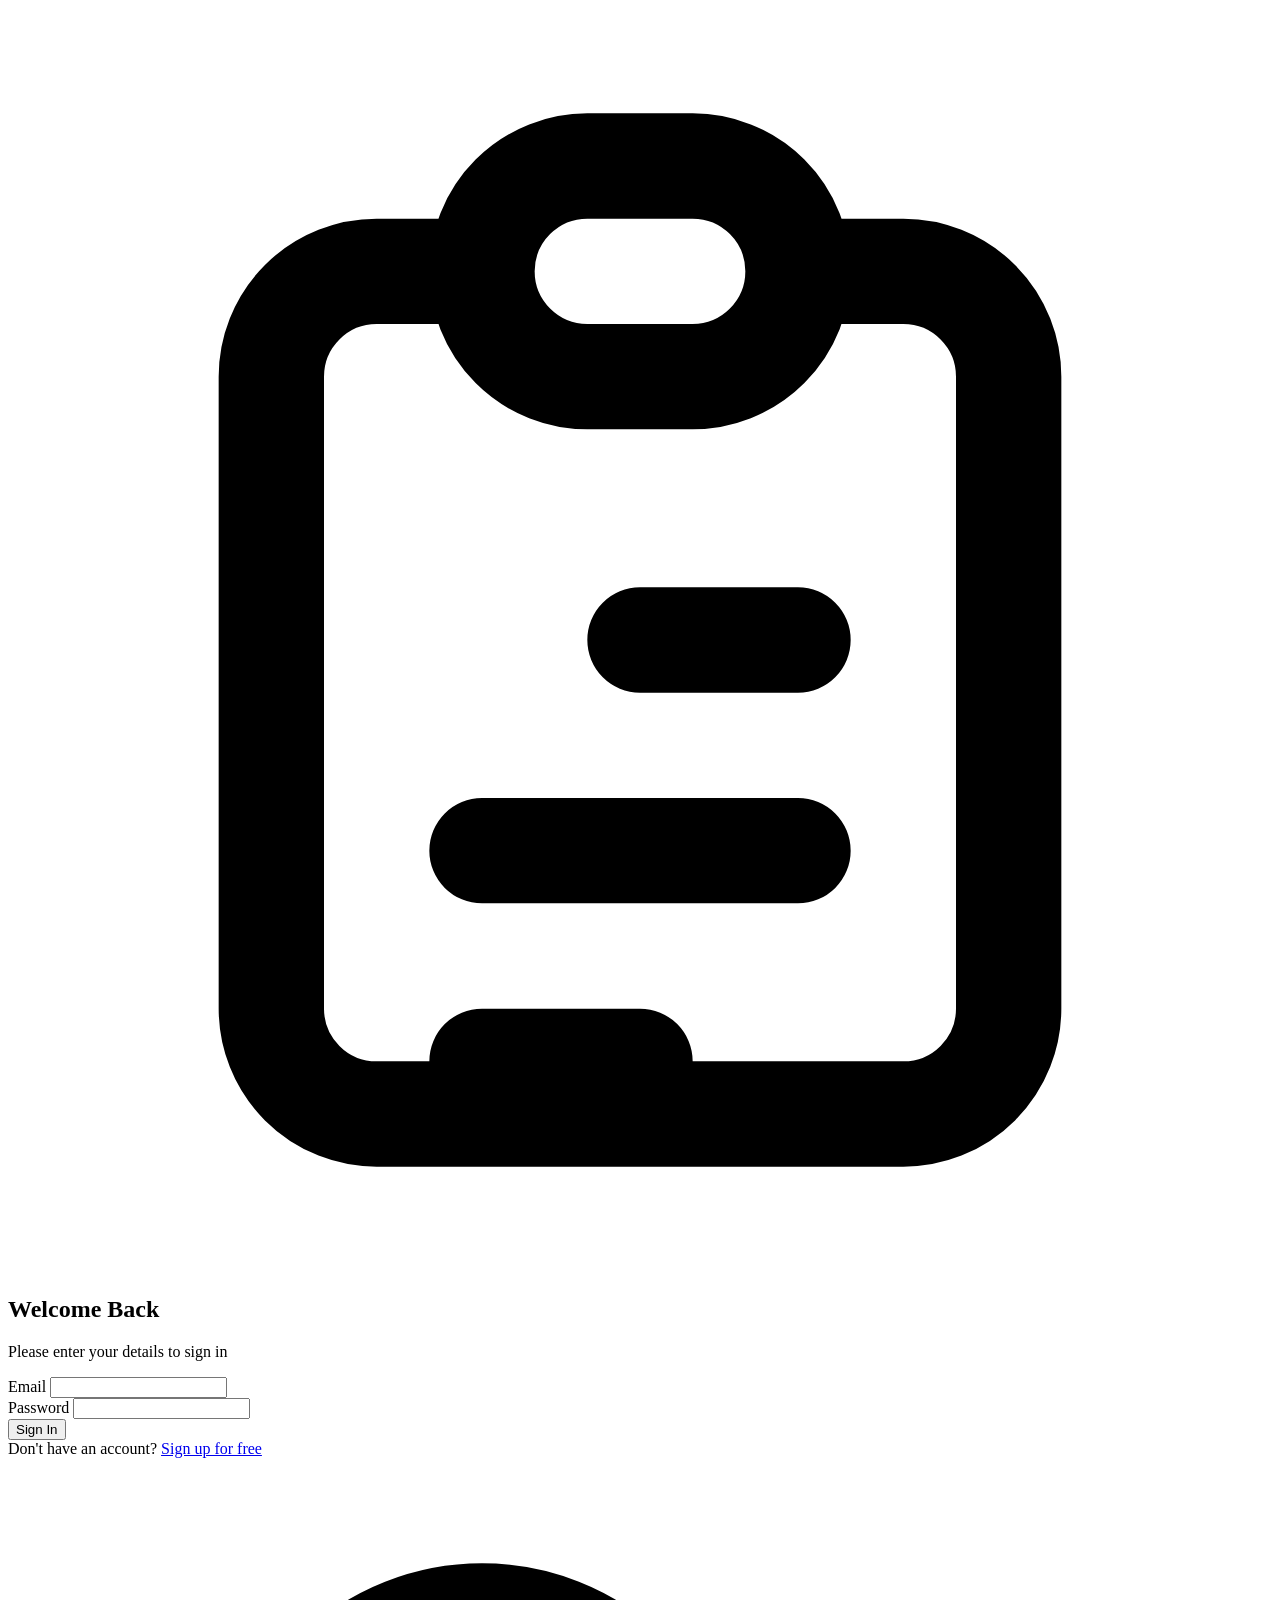
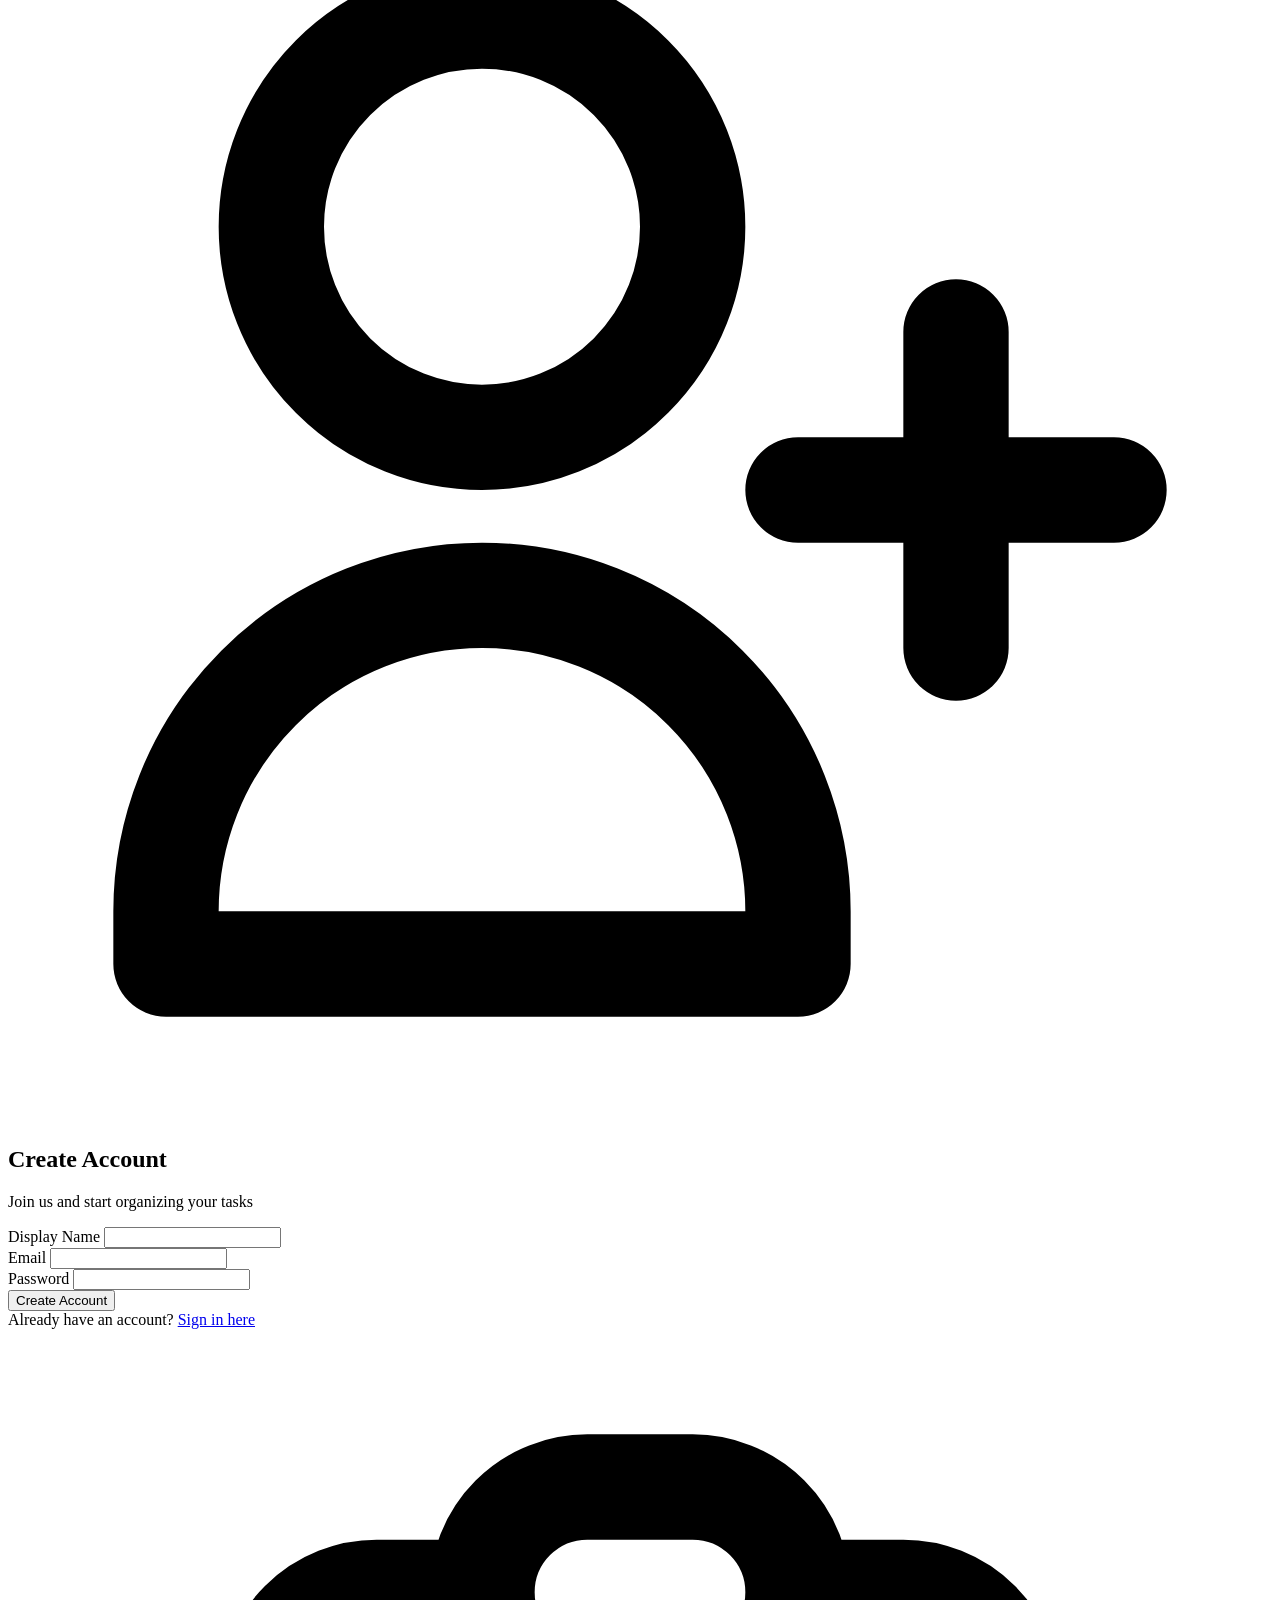
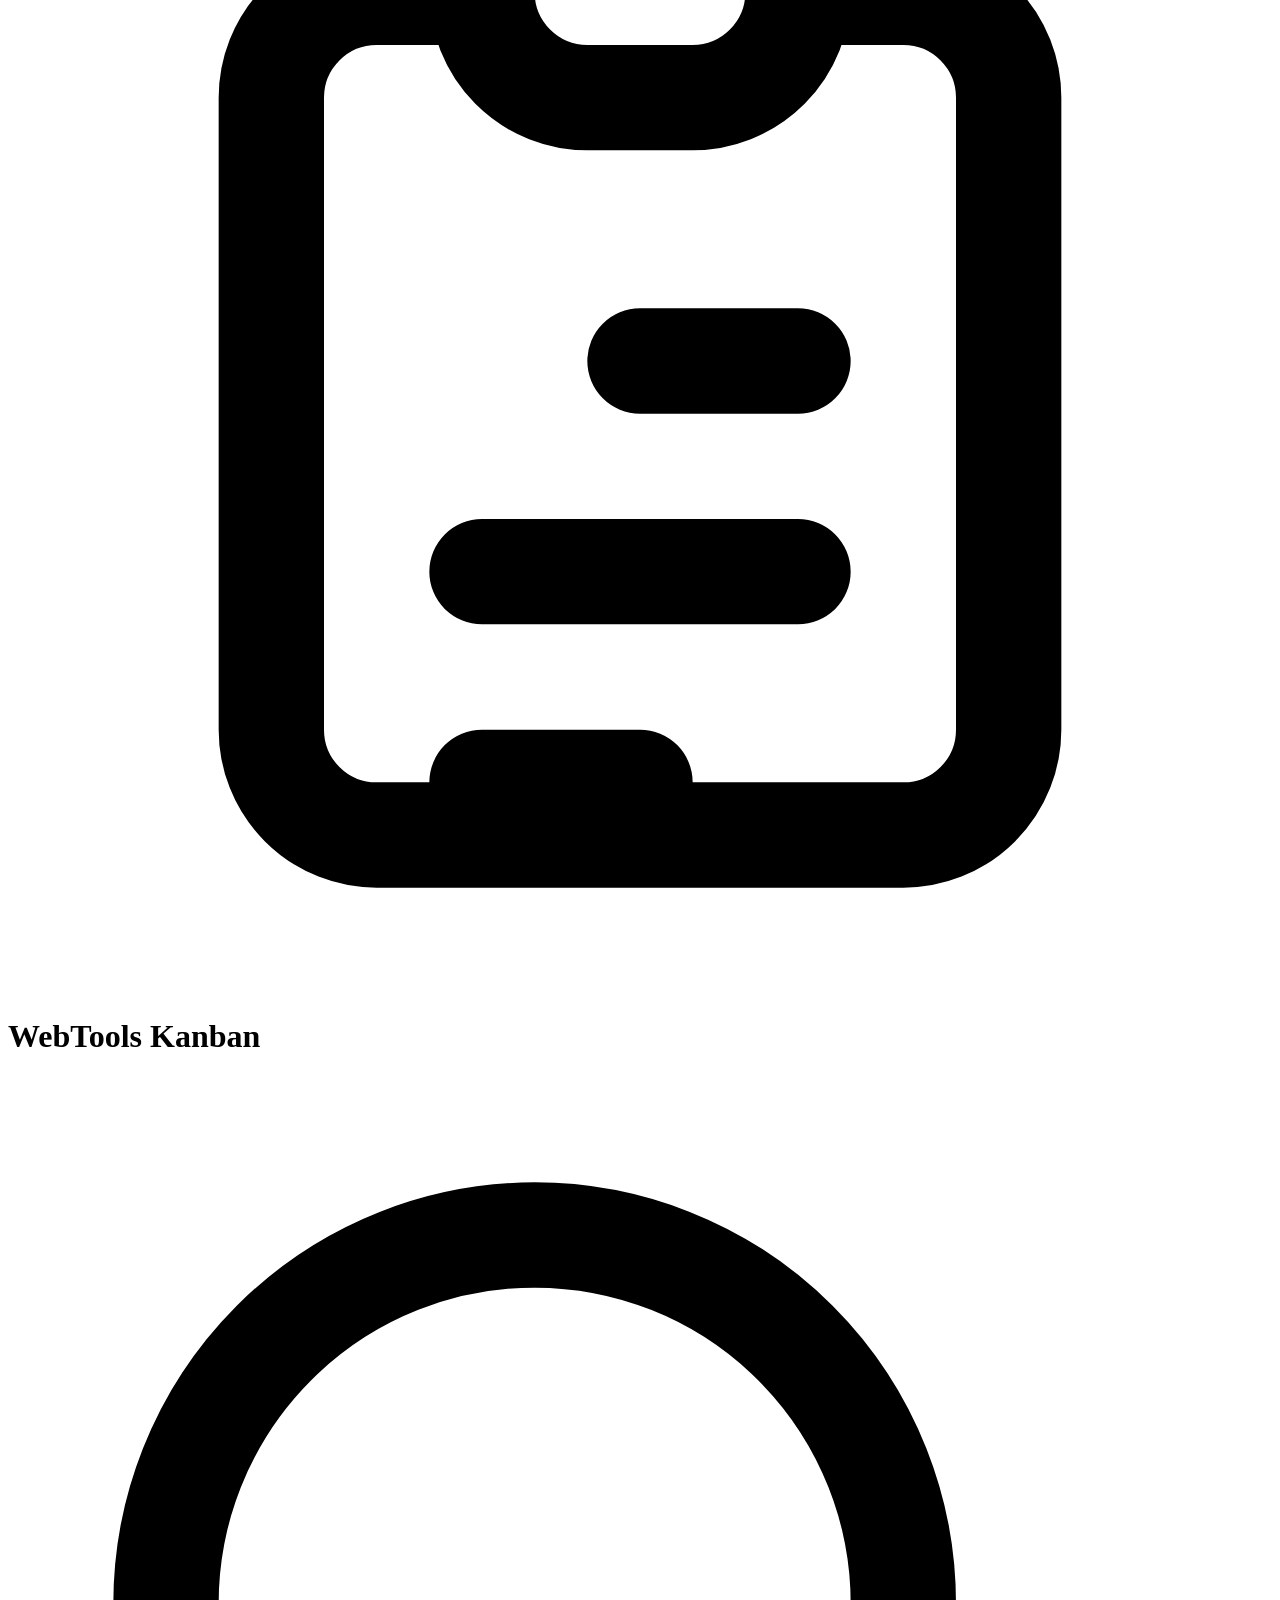
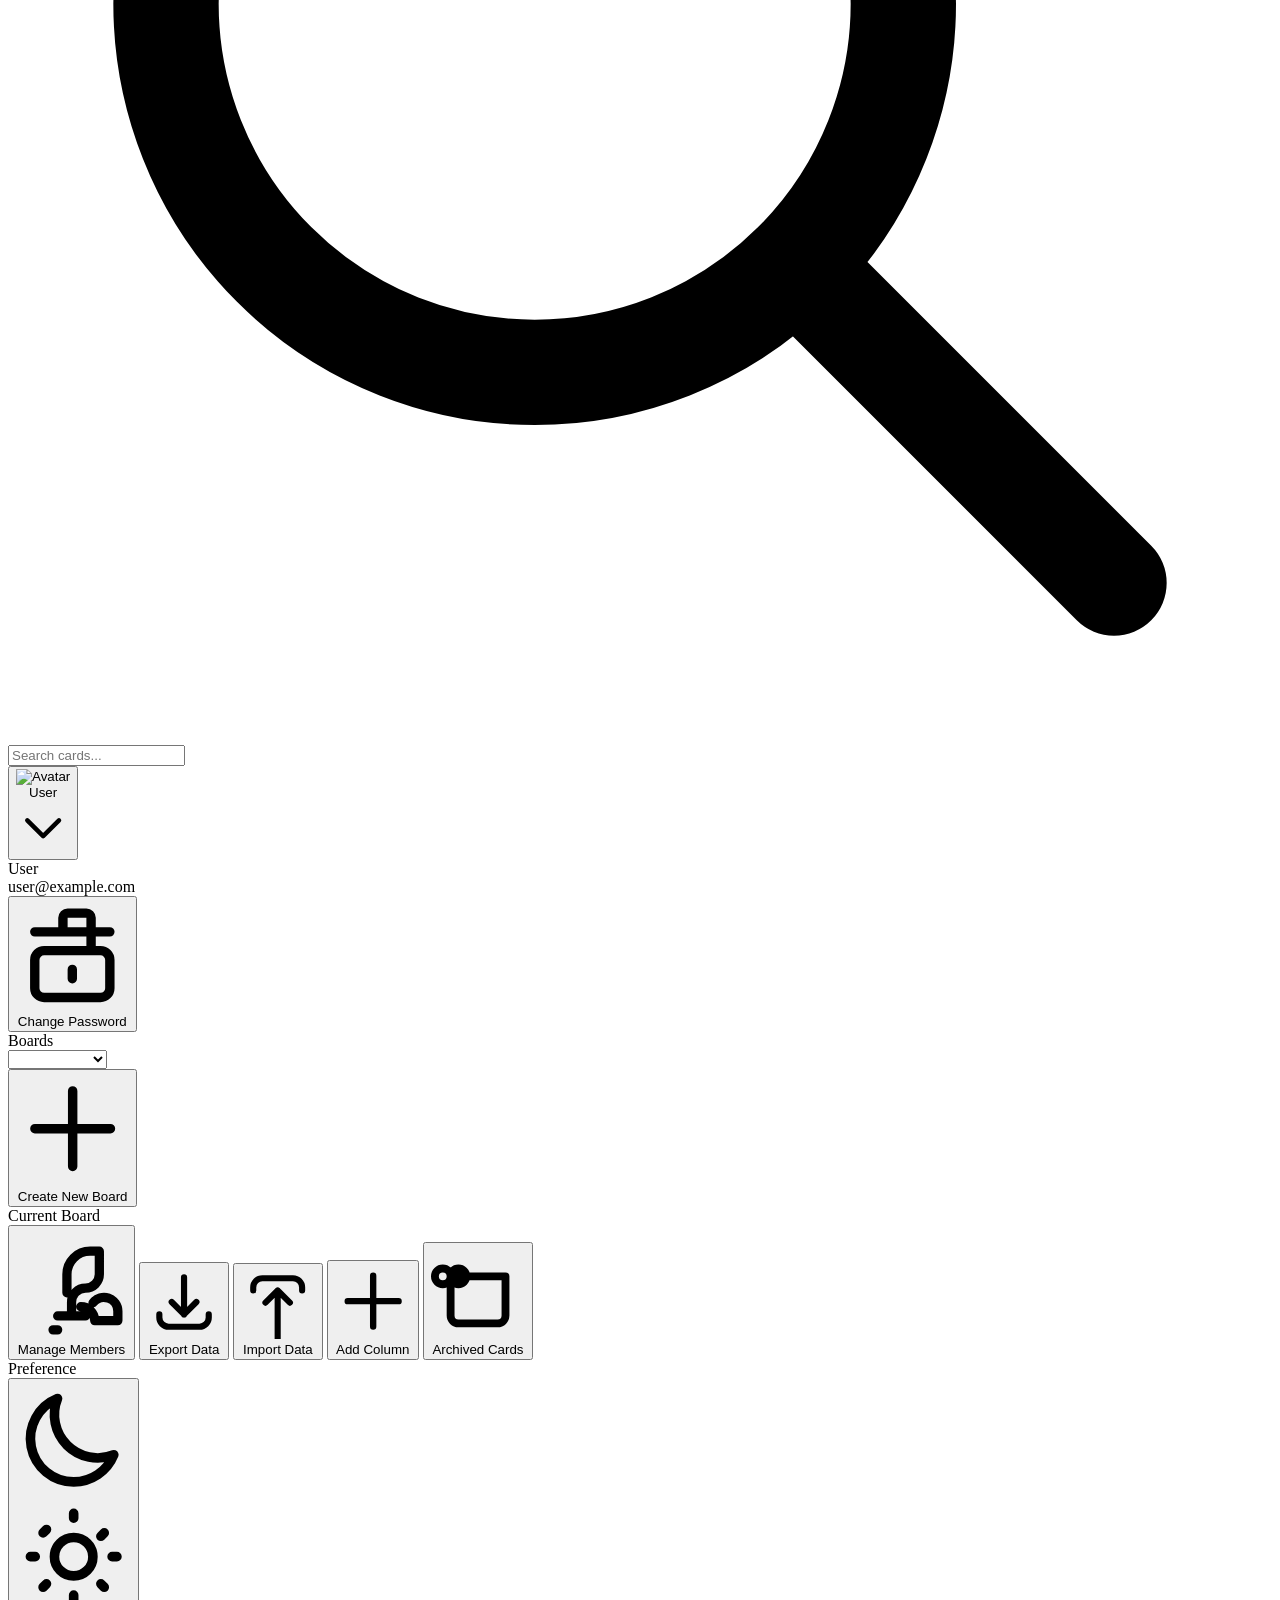
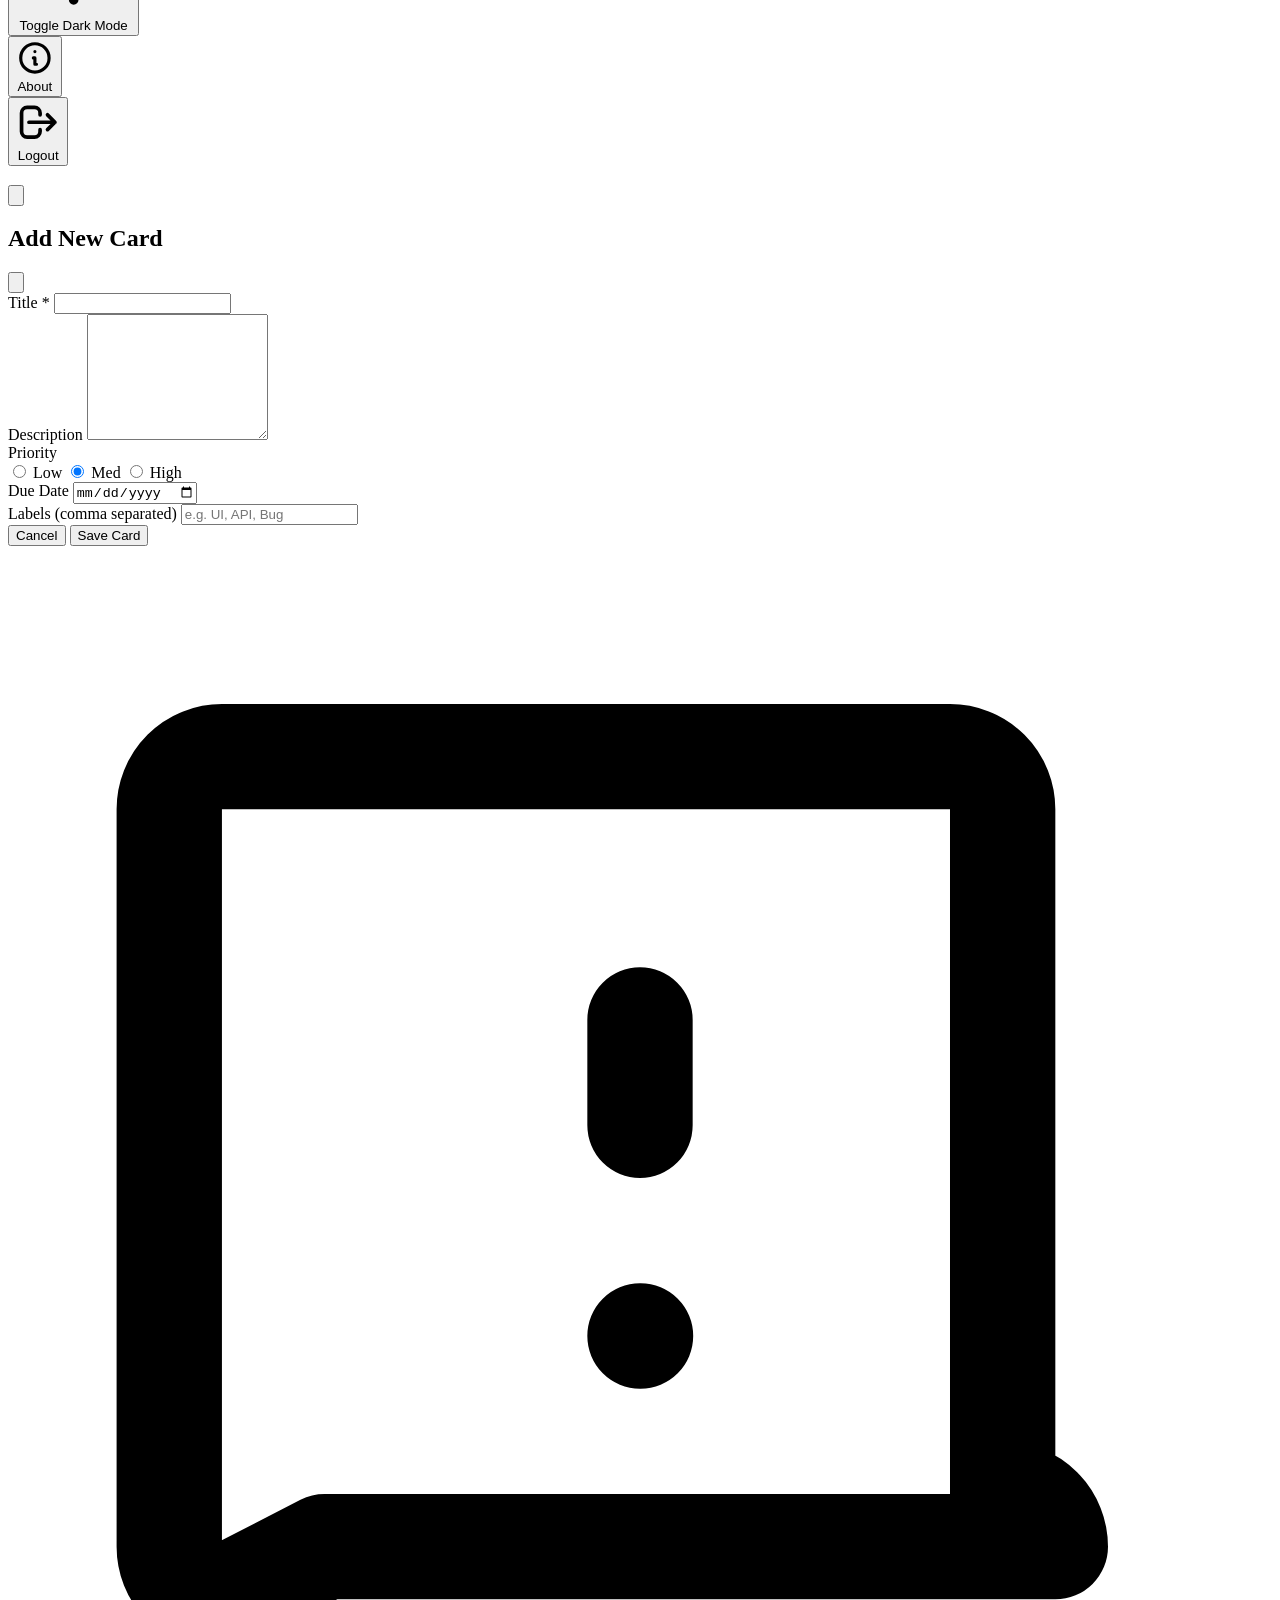
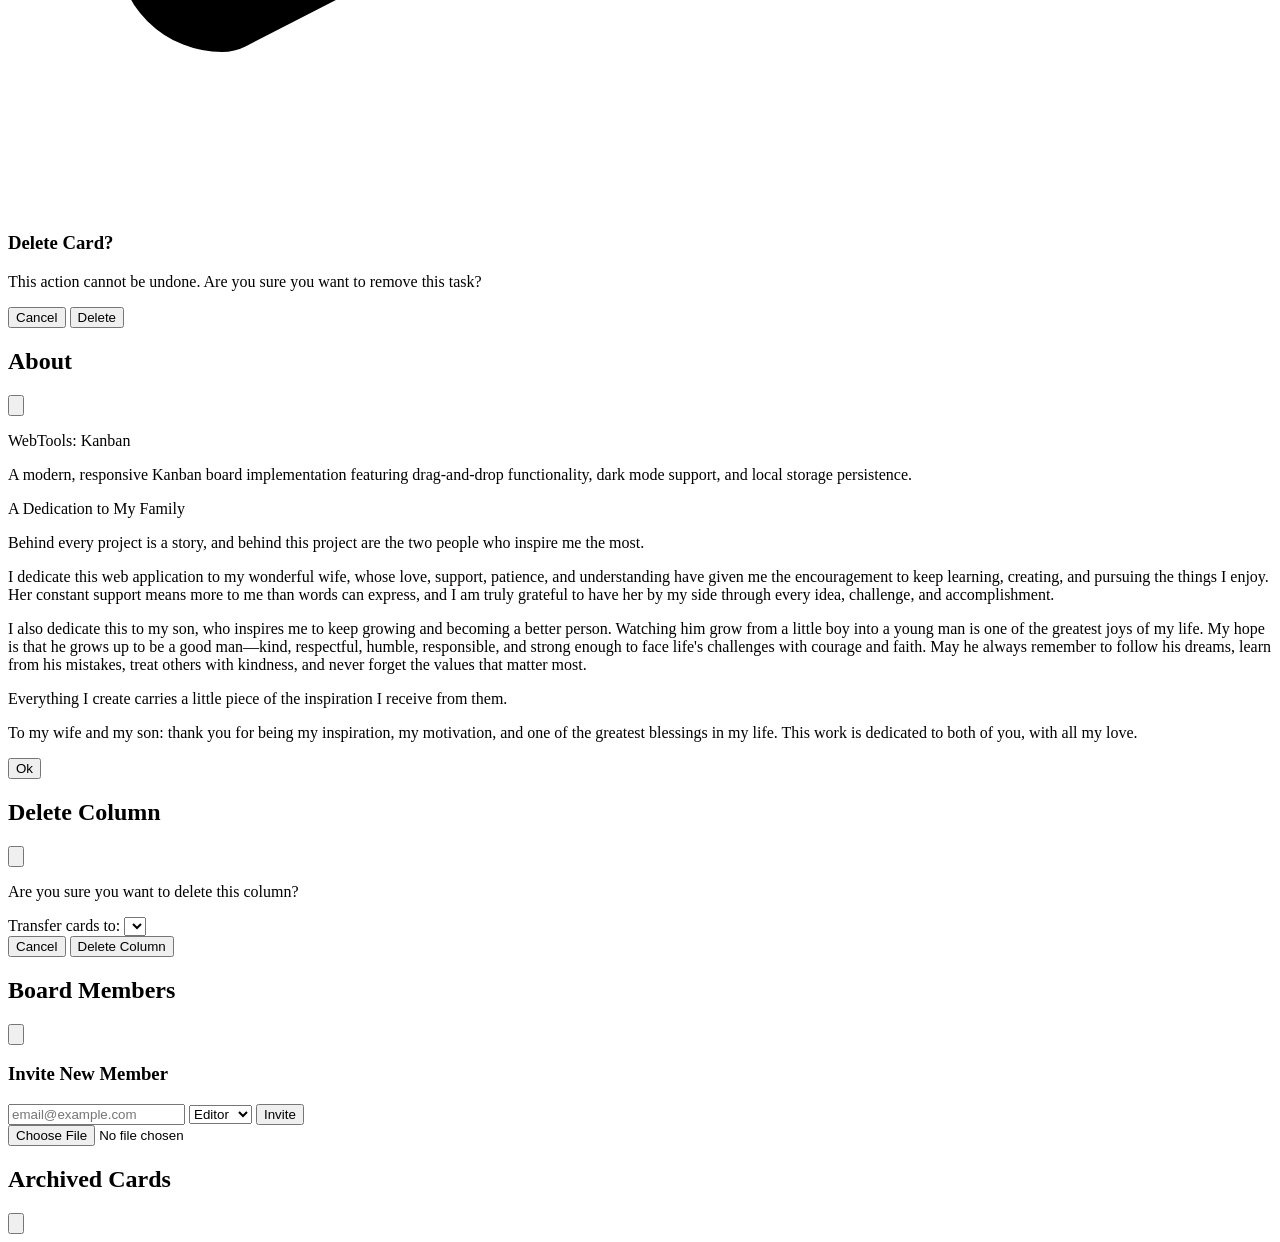
==== commit 37f12ca9: "Update index.html" ====
--- a/index.html
+++ b/index.html
@@ -1,1219 +1,466 @@
 <!DOCTYPE html>
-<html lang="en">
+<html lang="en" class="light">
 <head>
-<meta charset="UTF-8">
-<meta name="viewport" content="width=device-width, initial-scale=1, viewport-fit=cover">
-<title>Draftbench — Learn to Code</title>
-<link rel="preconnect" href="https://fonts.googleapis.com">
-<link rel="preconnect" href="https://fonts.gstatic.com" crossorigin>
-<link href="https://fonts.googleapis.com/css2?family=IBM+Plex+Serif:wght@500;600&family=IBM+Plex+Sans:wght@400;500;600&family=IBM+Plex+Mono:wght@400;500;600&display=swap" rel="stylesheet">
-<style>
-  :root {
-    --paper: #F2F1EC;
-    --paper-raised: #FFFFFF;
-    --ink: #1B2430;
-    --ink-soft: #5B6674;
-    --blue: #2B4C6F;
-    --blue-soft: #7FA3C0;
-    --grid-line: rgba(43,76,111,0.12);
-    --amber: #E0A03D;
-    --amber-ink: #7A4A0E;
-    --success: #2E6B4C;
-    --success-bg: #E3F0E8;
-    --danger: #A6432B;
-    --danger-bg: #F8E7E2;
-    --border: rgba(27,36,48,0.16);
-    --radius: 4px;
-    --editor-bg: #161B22;
-    --editor-ink: #DDE4EA;
-    --editor-line: rgba(255,255,255,0.10);
-    --font-serif: 'IBM Plex Serif', Georgia, serif;
-    --font-sans: 'IBM Plex Sans', system-ui, -apple-system, sans-serif;
-    --font-mono: 'IBM Plex Mono', 'SFMono-Regular', Menlo, Consolas, monospace;
-  }
+    <meta property="og:title" content="WebTools: Kanban">
+    <meta property="og:description" content="A modern, responsive Kanban board implementation featuring drag-and-drop functionality, dark mode support, and local storage persistence.">
+    <meta property="og:url" content="https://pages.ikoyski.top/webtools-kanban/">
+    <meta charset="UTF-8">
+    <link rel="icon" href="favicon.svg" type="image/svg+xml">
+    <meta name="viewport" content="width=device-width, initial-scale=1.0">
+    <title>Modern Kanban Board</title>
+    <!-- Tailwind CSS CDN -->
+    <script src="https://cdn.tailwindcss.com"></script>
+    <!-- SortableJS CDN -->
+    <script src="https://cdn.jsdelivr.net/npm/sortablejs@1.15.0/Sortable.min.js"></script>
+    <link rel="stylesheet" href="src/css/style.css">
+    <script src="https://challenges.cloudflare.com/turnstile/v0/api.js" async defer></script>
+    <script>
+        tailwind.config = {
+            darkMode: 'class',
+            theme: {
+                extend: {
+                    colors: {
+                        primary: {
+                            50: '#eff6ff',
+                            100: '#dbeafe',
+                            200: '#bfdbfe',
+                            300: '#93c5fd',
+                            400: '#60a5fa',
+                            500: '#3b82f6',
+                            600: '#2563eb',
+                            700: '#1d4ed8',
+                            800: '#1e40af',
+                            900: '#1e3a8a',
+                            950: '#172554',
+                        }
+                    }
+                }
+            }
+        }
+    </script>
+</head>
+<body class="bg-slate-50 dark:bg-slate-900 text-slate-900 dark:text-slate-100 transition-colors duration-300 min-h-screen flex flex-col">
 
-  @media (prefers-color-scheme: dark) {
-    :root:not([data-theme="light"]) {
-      --paper: #12161C;
-      --paper-raised: #1A212A;
-      --ink: #E7E9EC;
-      --ink-soft: #9AA5B1;
-      --blue: #8FB6D8;
-      --blue-soft: #4A7396;
-      --grid-line: rgba(143,182,216,0.14);
-      --amber: #EFB65B;
-      --amber-ink: #2A1B05;
-      --success: #7FCBA0;
-      --success-bg: rgba(63,125,92,0.20);
-      --danger: #E2917A;
-      --danger-bg: rgba(166,67,43,0.22);
-      --border: rgba(231,233,236,0.16);
-    }
-  }
-  :root[data-theme="dark"] {
-    --paper: #12161C;
-    --paper-raised: #1A212A;
-    --ink: #E7E9EC;
-    --ink-soft: #9AA5B1;
-    --blue: #8FB6D8;
-    --blue-soft: #4A7396;
-    --grid-line: rgba(143,182,216,0.14);
-    --amber: #EFB65B;
-    --amber-ink: #2A1B05;
-    --success: #7FCBA0;
-    --success-bg: rgba(63,125,92,0.20);
-    --danger: #E2917A;
-    --danger-bg: rgba(166,67,43,0.22);
-    --border: rgba(231,233,236,0.16);
-  }
+    <!-- App Auth Views Wrapper -->
+    <div id="app-auth-view" class="flex-1 flex items-center justify-center p-4 bg-slate-50 dark:bg-slate-900">
+        <!-- Login Card -->
+        <div id="login-card" class="w-full max-w-md bg-white dark:bg-slate-800 rounded-2xl shadow-xl border border-slate-200 dark:border-slate-700 p-8 transition-all">
+            <div class="text-center mb-8">
+                <div class="bg-primary-600 text-white w-12 h-12 rounded-lg shadow-lg flex items-center justify-center mx-auto mb-4">
+                    <svg xmlns="http://www.w3.org/2000/svg" class="h-6 w-6" fill="none" viewBox="0 0 24 24" stroke="currentColor">
+                        <path stroke-linecap="round" stroke-linejoin="round" stroke-width="2" d="M9 5H7a2 2 0 00-2 2v12a2 2 0 002 2h10a2 2 0 002-2V7a2 2 0 00-2-2h-2M9 5a2 2 0 002 2h2a2 2 0 002-2M9 5a2 2 0 012-2h2a2 2 0 012 2m-3 7h3m-3 4h3m-6 0h3m-3 4h3" />
+                    </svg>
+                </div>
+                <h2 class="text-2xl font-bold text-slate-800 dark:text-slate-100">Welcome Back</h2>
+                <p class="text-slate-500 dark:text-slate-400 text-sm mt-2">Please enter your details to sign in</p>
+            </div>
+            <form id="login-form" class="space-y-4">
+                <div>
+                    <label class="block text-sm font-medium mb-1 opacity-70">Email</label>
+                    <input type="email" id="login-email" required class="w-full px-4 py-2 rounded-lg border border-slate-200 dark:border-slate-700 bg-transparent focus:ring-2 focus:ring-primary-500 outline-none transition-all">
+                </div>
+                <div>
+                    <label class="block text-sm font-medium mb-1 opacity-70">Password</label>
+                    <input type="password" id="login-password" required class="w-full px-4 py-2 rounded-lg border border-slate-200 dark:border-slate-700 bg-transparent focus:ring-2 focus:ring-primary-500 outline-none transition-all">
+                </div>
+                <div class="flex justify-center mb-4">
+                    <div class="cf-turnstile" data-sitekey="0x4AAAAAAFAkmbArLs1B6goA"></div>
+                </div>
+                <button type="submit" class="w-full py-2 px-4 bg-primary-600 hover:bg-primary-700 text-white font-bold rounded-lg shadow-md transition-all active:scale-95">Sign In</button>
+            </form>
+            <div class="mt-6 text-center text-sm text-slate-500 dark:text-slate-400">
+                Don't have an account? <a href="#" id="show-signup" class="text-primary-600 hover:underline font-medium">Sign up for free</a>
+            </div>
+        </div>
+        <!-- Signup Card -->
+        <div id="signup-card" class="w-full max-w-md bg-white dark:bg-slate-800 rounded-2xl shadow-xl border border-slate-200 dark:border-slate-700 p-8 transition-all hidden">
+            <div class="text-center mb-8">
+                <div class="bg-primary-600 text-white w-12 h-12 rounded-lg shadow-lg flex items-center justify-center mx-auto mb-4">
+                    <svg xmlns="http://www.w3.org/2000/svg" class="h-6 w-6" fill="none" viewBox="0 0 24 24" stroke="currentColor">
+                        <path stroke-linecap="round" stroke-linejoin="round" stroke-width="2" d="M18 9v3m0 0v3m0-3h3m-3 0h-3m-2-5a4 4 0 11-8 0 4 4 0 018 0zM3 20a6 6 0 0112 0v1H3v-1z" />
+                    </svg>
+                </div>
+                <h2 class="text-2xl font-bold text-slate-800 dark:text-slate-100">Create Account</h2>
+                <p class="text-slate-500 dark:text-slate-400 text-sm mt-2">Join us and start organizing your tasks</p>
+            </div>
+            <form id="signup-form" class="space-y-4">
+                <div>
+                    <label class="block text-sm font-medium mb-1 opacity-70">Display Name</label>
+                    <input type="text" id="signup-name" required class="w-full px-4 py-2 rounded-lg border border-slate-200 dark:border-slate-700 bg-transparent focus:ring-2 focus:ring-primary-500 outline-none transition-all">
+                </div>
+                <div>
+                    <label class="block text-sm font-medium mb-1 opacity-70">Email</label>
+                    <input type="email" id="signup-email" required class="w-full px-4 py-2 rounded-lg border border-slate-200 dark:border-slate-700 bg-transparent focus:ring-2 focus:ring-primary-500 outline-none transition-all">
+                </div>
+                <div>
+                    <label class="block text-sm font-medium mb-1 opacity-70">Password</label>
+                    <input type="password" id="signup-password" required class="w-full px-4 py-2 rounded-lg border border-slate-200 dark:border-slate-700 bg-transparent focus:ring-2 focus:ring-primary-500 outline-none transition-all">
+                </div>
+                <div class="flex justify-center mb-4">
+                    <div class="cf-turnstile" data-sitekey="0x4AAAAAAFAkmbArLs1B6goA"></div>
+                </div>
+                <button type="submit" class="w-full py-2 px-4 bg-primary-600 hover:bg-primary-700 text-white font-bold rounded-lg shadow-md transition-all active:scale-95">Create Account</button>
+            </form>
+            <div class="mt-6 text-center text-sm text-slate-500 dark:text-slate-400">
+                Already have an account? <a href="#" id="show-login" class="text-primary-600 hover:underline font-medium">Sign in here</a>
+            </div>
+        </div>
+    </div>
 
-  * { box-sizing: border-box; }
-  html { scroll-padding-top: env(safe-area-inset-top, 0px); }
-  body {
-    margin: 0;
-    min-height: 100%;
-    background-color: var(--paper);
-    background-image:
-      linear-gradient(var(--grid-line) 1px, transparent 1px),
-      linear-gradient(90deg, var(--grid-line) 1px, transparent 1px);
-    background-size: 28px 28px;
-    color: var(--ink);
-    font-family: var(--font-sans);
-    line-height: 1.55;
-    padding-top: env(safe-area-inset-top, 0px);
-    padding-bottom: env(safe-area-inset-bottom, 0px);
-  }
-  h1, h2, h3 { font-family: var(--font-serif); font-weight: 600; margin: 0 0 8px; line-height: 1.25; }
-  p { margin: 0 0 12px; }
-  button { font-family: inherit; }
-  code { font-family: var(--font-mono); background: rgba(43,76,111,0.10); padding: 1px 5px; border-radius: 3px; font-size: 0.92em; }
-  *:focus-visible { outline: 2px solid var(--amber); outline-offset: 2px; }
-  @media (prefers-reduced-motion: reduce) {
-    * { animation-duration: 0.001ms !important; transition-duration: 0.001ms !important; }
-  }
+    <!-- Board View Wrapper -->
+    <div id="app-board-view" class="hidden flex flex-col min-h-screen">
+        <!-- Header -->
+        <header class="sticky top-0 z-30 bg-primary-100/80 dark:bg-slate-800/80 backdrop-blur-md border-b border-slate-200 dark:border-slate-700 px-4 py-3">
+            <div class="mx-auto flex items-center justify-between gap-4">
+                <div class="flex items-center gap-3">
+                    <div class="bg-primary-600 text-white p-2 rounded-lg shadow-lg">
+                        <svg xmlns="http://www.w3.org/2000/svg" class="h-6 w-6" fill="none" viewBox="0 0 24 24" stroke="currentColor">
+                            <path stroke-linecap="round" stroke-linejoin="round" stroke-width="2" d="M9 5H7a2 2 0 00-2 2v12a2 2 0 002 2h10a2 2 0 002-2V7a2 2 0 00-2-2h-2M9 5a2 2 0 002 2h2a2 2 0 002-2M9 5a2 2 0 012-2h2a2 2 0 012 2m-3 7h3m-3 4h3m-6 0h3m-3 4h3" />
+                        </svg>
+                    </div>
+                    <h1 class="text-xl font-bold tracking-tight hidden sm:block">WebTools <span class="text-primary-600">Kanban</span></h1>
+                </div>
+                <div class="flex items-center gap-3">
+                    <!-- Search -->
+                    <div class="relative flex-1 max-w-xs">
+                        <span class="absolute inset-y-0 left-0 pl-3 flex items-center text-slate-400">
+                            <svg xmlns="http://www.w3.org/2000/svg" class="h-5 w-5" fill="none" viewBox="0 0 24 24" stroke="currentColor">
+                                <path stroke-linecap="round" stroke-linejoin="round" stroke-width="2" d="M21 21l-6-6m2-5a7 7 0 11-14 0 7 7 0 0114 0z" />
+                            </svg>
+                        </span>
+                        <input type="text" id="search-input" placeholder="Search cards..." class="w-full pl-10 pr-4 py-2 bg-slate-100 dark:bg-slate-700 border-transparent focus:ring-2 focus:ring-primary-500 rounded-full text-sm transition-all outline-none">
+                    </div>
+                    <!-- Menu -->
+                    <div class="relative">
+                        <button id="profile-trigger" class="flex items-center gap-2 p-1 pr-3 rounded-full bg-slate-100 dark:bg-slate-700 hover:bg-slate-200 dark:hover:bg-slate-600 transition-colors group">
+                            <img id="user-avatar" src="https://ui-avatars.com/api/?name=" class="w-8 h-8 rounded-full border-2 border-primary-500" alt="Avatar">
+                            <div class="flex items-center gap-2">
+                                <span id="user-name" class="text-sm font-medium text-slate-700 dark:text-slate-200 hidden sm:block">User</span>
+                                <span id="user-role-badge" class="text-[10px] font-bold px-1.5 py-0.5 rounded bg-primary-200 dark:bg-primary-900/50 text-primary-700 dark:text-primary-300 hidden sm:block uppercase"></span>
+                            </div>
+                            <svg xmlns="http://www.w3.org/2000/svg" class="h-4 w-4 text-slate-400 group-hover:text-slate-600 dark:group-hover:text-slate-200 transition-colors" fill="none" viewBox="0 0 24 24" stroke="currentColor">
+                                <path stroke-linecap="round" stroke-linejoin="round" stroke-width="2" d="M19 9l-7 7-7-7" />
+                            </svg>
+                        </button>
+                        <div id="menu-dropdown" class="absolute right-0 mt-2 w-56 bg-white dark:bg-slate-800 rounded-xl shadow-xl border border-slate-200 dark:border-slate-700 hidden z-50 overflow-hidden">
+                            <!-- User Info -->
+                            <div class="px-4 py-3 border-b border-slate-200 dark:border-slate-700 bg-slate-50/50 dark:bg-slate-800/50">
+                                <div id="menu-user-name" class="text-sm font-bold text-slate-800 dark:text-slate-100 truncate">User</div>
+                                <div id="menu-user-email" class="text-xs text-slate-500 dark:text-slate-400 truncate">user@example.com</div>
+                            </div>
+                            <!-- Account Section -->
+                            <div class="py-1">
+                                <button id="change-password-menu" class="w-full px-4 py-2 text-sm text-left hover:bg-slate-100 dark:hover:bg-slate-700 flex items-center gap-3 transition-colors">
+                                    <svg xmlns="http://www.w3.org/2000/svg" class="h-4 w-4 text-slate-400" fill="none" viewBox="0 0 24 24" stroke="currentColor">
+                                        <path stroke-linecap="round" stroke-linejoin="round" stroke-width="2" d="M12 15v2m-6 4h12a2 2 0 002-2v-6a2 2 0 00-2-2H6a2 2 0 00-2 2v6a2 2 0 002 2zm10-10V4a1 1 0 00-1-1h-4a1 1 0 00-1 1v3M4 7h16" />
+                                    </svg>
+                                    <span class="flex-1">Change Password</span>
+                                </button>
+                            </div>
+                            <div class="border-t border-slate-200 dark:border-slate-700"></div>
+                            <!-- Boards Section -->
+                            <div class="py-1">
+                                <div class="px-4 py-1 text-[10px] font-bold text-slate-400 uppercase tracking-wider">Boards</div>
+                                <div class="px-4">
+                                    <select id="board-switcher" class="w-full py-2 text-sm bg-slate-100 dark:bg-slate-700 border-transparent rounded-md outline-none focus:ring-1 focus:ring-primary-500">
+                                        <option value="" disabled>Select Board</option>
+                                    </select>
+                                </div>
+                                <button id="create-board-btn" class="w-full px-4 py-2 text-sm text-left hover:bg-slate-100 dark:hover:bg-slate-700 flex items-center gap-3 transition-colors">
+                                    <svg xmlns="http://www.w3.org/2000/svg" class="h-4 w-4 text-slate-400" fill="none" viewBox="0 0 24 24" stroke="currentColor">
+                                        <path stroke-linecap="round" stroke-linejoin="round" stroke-width="2" d="M12 4v16m8-8H4" />
+                                    </svg>
+                                    <span class="flex-1">Create New Board</span>
+                                </button>
+                            </div>
+                            <div class="border-t border-slate-200 dark:border-slate-700"></div>
+                            <!-- Current Board Section -->
+                            <div class="py-1">
+                                <div class="px-4 py-1 text-[10px] font-bold text-slate-400 uppercase tracking-wider">Current Board</div>
+                                <button id="members-menu" class="w-full px-4 py-2 text-sm text-left hover:bg-slate-100 dark:hover:bg-slate-700 flex items-center gap-3 transition-colors">
+                                    <svg xmlns="http://www.w3.org/2000/svg" class="h-4 w-4 text-slate-400" fill="none" viewBox="0 0 24 24" stroke="currentColor">
+                                        <path stroke-linecap="round" stroke-linejoin="round" stroke-width="2" d="M17 20h5v-2a3 3 0 00-5.356-1.857M17 20a3 3 0 00-3-3m-3-3V10a5 5 0 015-5h2v5a3 3 0 01-3 3m0 0a3 3 0 00-3 3m0 0v3m0 0h3m0 0H9m-1 3h1" />
+                                    </svg>
+                                    <span class="flex-1">Manage Members</span>
+                                </button>
+                                <button id="export-menu" class="w-full px-4 py-2 text-sm text-left hover:bg-slate-100 dark:hover:bg-slate-700 flex items-center gap-3 transition-colors">
+                                    <svg xmlns="http://www.w3.org/2000/svg" class="h-4 w-4 text-slate-400" fill="none" viewBox="0 0 24 24" stroke="currentColor">
+                                        <path stroke-linecap="round" stroke-linejoin="round" stroke-width="2" d="M4 16v1a3 3 0 003 3h10a3 3 0 003-3v-1m-4-4l-4 4m0 0l-4-4m4 4V4" />
+                                    </svg>
+                                    <span class="flex-1">Export Data</span>
+                                </button>
+                                <button id="import-menu" class="w-full px-4 py-2 text-sm text-left hover:bg-slate-100 dark:hover:bg-slate-700 flex items-center gap-3 transition-colors">
+                                    <svg xmlns="http://www.w3.org/2000/svg" class="h-4 w-4 text-slate-400" fill="none" viewBox="0 0 24 24" stroke="currentColor">
+                                        <path stroke-linecap="round" stroke-linejoin="round" stroke-width="2" d="M4 8V7a3 3 0 013-3h10a3 3 0 013 3v1m-4 4l-4-4m0 0l-4 4m4-4v16" />
+                                    </svg>
+                                    <span class="flex-1">Import Data</span>
+                                </button>
+                                <button id="add-column-menu" class="w-full px-4 py-2 text-sm text-left hover:bg-slate-100 dark:hover:bg-slate-700 flex items-center gap-3 transition-colors">
+                                    <svg xmlns="http://www.w3.org/2000/svg" class="h-4 w-4 text-slate-400" fill="none" viewBox="0 0 24 24" stroke="currentColor">
+                                        <path stroke-linecap="round" stroke-linejoin="round" stroke-width="2" d="M12 4v16m8-8H4" />
+                                    </svg>
+                                    <span class="flex-1">Add Column</span>
+                                </button>
+                                <button id="archived-cards-menu" class="w-full px-4 py-2 text-sm text-left hover:bg-slate-100 dark:hover:bg-slate-700 flex items-center gap-3 transition-colors">
+                                    <svg xmlns="http://www.w3.org/2000/svg" class="h-4 w-4 text-slate-400" fill="none" viewBox="0 0 24 24" stroke="currentColor">
+                                        <path stroke-linecap="round" stroke-linejoin="round" stroke-width="2" d="M5 8h14M5 8a2 2 0 11-4 0 2 2 0 014 0zM5 8v10a2 2 0 002 2h10a2 2 0 002-2V8m-10 0a2 2 0 11-4 0 2 2 0 014 0z" />
+                                    </svg>
+                                    <span class="flex-1">Archived Cards</span>
+                                </button>
+                            </div>
+                            <div class="border-t border-slate-200 dark:border-slate-700"></div>
+                            <!-- Preference Section -->
+                            <div class="py-1">
+                                <div class="px-4 py-1 text-[10px] font-bold text-slate-400 uppercase tracking-wider">Preference</div>
+                                <button id="theme-toggle-menu" class="w-full px-4 py-2 text-sm text-left hover:bg-slate-100 dark:hover:bg-slate-700 flex items-center gap-3 transition-colors">
+                                    <div class="flex items-center gap-2">
+                                        <svg id="theme-toggle-dark-icon" class="h-4 w-4 text-slate-400" fill="none" viewBox="0 0 24 24" stroke="currentColor">
+                                            <path stroke-linecap="round" stroke-linejoin="round" stroke-width="2" d="M20.354 15.354A9 9 0 018.646 3.646 9.003 9.003 0 0012 21a9.003 9.003 0 008.354-5.646z" />
+                                        </svg>
+                                        <svg id="theme-toggle-light-icon" class="h-4 w-4 text-slate-400" fill="none" viewBox="0 0 24 24" stroke="currentColor">
+                                            <path stroke-linecap="round" stroke-linejoin="round" stroke-width="2" d="M12 3v1m0 16v1m9-9h-1M4 12H3m15.364 6.364l-.707-.707M6.343 6.343l-.707.707m12.728 0l-.707.707M6.343 17.657l-.707.707M16 12a4 4 0 11-8 0 4 4 0 018 0z" />
+                                        </svg>
+                                        <span class="flex-1">Toggle Dark Mode</span>
+                                    </div>
+                                </button>
+                            </div>
+                            <div class="border-t border-slate-200 dark:border-slate-700"></div>
+                            <!-- General Section -->
+                            <div class="py-1">
+                                <button id="about-menu" class="w-full px-4 py-2 text-sm text-left hover:bg-slate-100 dark:hover:bg-slate-700 flex items-center gap-3 transition-colors">
+                                    <svg xmlns="http://www.w3.org/2000/svg" class="h-4 w-4 text-slate-400" fill="none" viewBox="0 0 24 24" stroke="currentColor">
+                                        <path stroke-linecap="round" stroke-linejoin="round" stroke-width="2" d="M13 16h-1v-4h-1m1-4h.01M21 12a9 9 0 11-18 0 9 9 0 0118 0z" />
+                                    </svg>
+                                    <span class="flex-1">About</span>
+                                </button>
+                            </div>
+                            <div class="border-t border-slate-200 dark:border-slate-700"></div>
+                            <!-- Footer Section -->
+                            <div class="py-1">
+                                <button id="logout-menu" class="w-full px-4 py-2 text-sm text-left hover:bg-red-50 dark:hover:bg-red-900/20 text-red-600 dark:text-red-400 flex items-center gap-3 transition-colors">
+                                    <svg xmlns="http://www.w3.org/2000/svg" class="h-4 w-4" fill="none" viewBox="0 0 24 24" stroke="currentColor">
+                                        <path stroke-linecap="round" stroke-linejoin="round" stroke-width="2" d="M17 16l4-4m0 0l-4-4m4 4H7m6 4v1a3 3 0 01-3 3H6a3 3 0 01-3-3V7a3 3 0 013-3h4a3 3 0 013 3v1" />
+                                    </svg>
+                                    <span class="flex-1">Logout</span>
+                                </button>
+                            </div>
+                        </div>
+                    </div>
+                </div>
+            </div>
+        </header>
+        <div class="pl-6 pt-3 inline-flex">
+            <h3 id="board-name" class="font-bold w-max"></h3>
+            <button id="rename-board-btn" class="p-1 text-slate-400 hover:text-primary-600 transition-colors rounded-md hover:bg-slate-200 dark:hover:bg-slate-700" title="Rename Board">
+                <svg xmlns="http://www.w3.org/2000/svg" class="h-4 w-4" fill="none" viewBox="0 0 24 24" stroke="currentColor">
+                    <path stroke-linecap="round" stroke-linejoin="round" stroke-width="2" d="M11 5H6a2 2 0 00-2 2v11a2 2 0 002 2h11a2 2 0 002-2v-5m-1.414-9.414a2 2 0 112.828 2.828L11.828 15H9v-2.828l8.586-8.586z" />
+                </svg>
+            </button>
+        </div>
+        <main id="board-container" class="flex-1 overflow-x-auto pt-3 pr-6 pb-6 pl-6 flex gap-6 items-start">
+            <!-- Columns will be injected here by JS -->
+        </main>
+    </div>
 
-  /* ---------- Header ---------- */
-  .site-header {
-    position: sticky; top: 0; z-index: 20;
-    display: flex; align-items: center; justify-content: space-between;
-    padding: 14px 20px; padding-top: calc(14px + env(safe-area-inset-top, 0px));
-    background: color-mix(in srgb, var(--paper) 88%, transparent);
-    backdrop-filter: blur(6px);
-    border-bottom: 1px solid var(--border);
-  }
-  .wordmark {
-    background: none; border: none; cursor: pointer;
-    font-family: var(--font-serif); font-weight: 600; font-size: 19px; color: var(--ink);
-    padding: 0;
-  }
-  .header-right { display: flex; align-items: center; gap: 14px; }
-  .header-progress { font-family: var(--font-mono); font-size: 12px; color: var(--ink-soft); }
-  .icon-btn {
-    width: 32px; height: 32px; border-radius: 50%;
-    border: 1px solid var(--border); background: var(--paper-raised);
-    color: var(--ink); cursor: pointer; font-size: 15px;
-    display: flex; align-items: center; justify-content: center;
-  }
-  .icon-btn:hover { border-color: var(--blue-soft); }
+    <!-- Card Modal -->
+    <div id="card-modal" class="fixed inset-0 z-50 hidden items-center justify-center p-4">
+        <div class="absolute inset-0 bg-slate-900/50 backdrop-blur-sm transition-opacity"></div>
+        <div class="relative bg-white dark:bg-slate-800 w-full max-w-md rounded-2xl shadow-2xl transform transition-all scale-95 opacity-0 duration-200">
+            <div class="p-6">
+                <div class="flex items-center justify-between mb-6">
+                    <h2 id="modal-title" class="text-xl font-bold">Add New Card</h2>
+                    <button id="close-modal" class="text-slate-400 hover:text-slate-600 dark:hover:text-slate-200 transition-colors">
+                        <svg xmlns="http://www.w3.org/2000/svg" class="h-6 w-6" fill="none" viewBox="0 0 24 24" stroke="currentColor">
+                            <path stroke-linecap="round" stroke-linejoin="round" stroke-width="2" d="M6 18L18 6M6 6l12 12" />
+                        </svg>
+                    </button>
+                </div>
+                <form id="card-form" class="space-y-4">
+                    <input type="hidden" id="card-id">
+                    <input type="hidden" id="column-id">
+                    <div>
+                        <label class="block text-sm font-medium mb-1 opacity-70">Title *</label>
+                        <input type="text" id="form-title" required class="w-full px-4 py-2 rounded-lg border border-slate-200 dark:border-slate-700 bg-transparent focus:ring-2 focus:ring-primary-500 outline-none transition-all">
+                    </div>
+                    <div>
+                        <label class="block text-sm font-medium mb-1 opacity-70">Description</label>
+                        <textarea id="form-description" rows="8" class="w-full px-4 py-2 rounded-lg border border-slate-200 dark:border-slate-700 bg-transparent focus:ring-2 focus:ring-primary-500 outline-none transition-all"></textarea>
+                    </div>
+                    <div class="grid grid-cols-2 gap-4">
+                        <div>
+                            <label class="block text-sm font-medium mb-1 opacity-70">Priority</label>
+                            <div class="flex gap-2">
+                                <label class="flex-1">
+                                    <input type="radio" name="priority" value="LOW" class="hidden peer">
+                                    <span class="block text-center py-1 px-2 rounded-md border border-slate-200 dark:border-slate-700 cursor-pointer peer-checked:bg-green-100 peer-checked:text-green-700 peer-checked:border-green-500 dark:peer-checked:bg-green-900/30 dark:peer-checked:text-green-400 text-xs font-medium transition-all">Low</span>
+                                </label>
+                                <label class="flex-1">
+                                    <input type="radio" name="priority" value="MEDIUM" class="hidden peer" checked>
+                                    <span class="block text-center py-1 px-2 rounded-md border border-slate-200 dark:border-slate-700 cursor-pointer peer-checked:bg-yellow-100 peer-checked:bg-yellow-700 peer-checked:border-yellow-500 dark:peer-checked:bg-yellow-900/30 dark:peer-checked:text-yellow-400 text-xs font-medium transition-all">Med</span>
+                                </label>
+                                <label class="flex-1">
+                                    <input type="radio" name="priority" value="HIGH" class="hidden peer">
+                                    <span class="block text-center py-1 px-2 rounded-md border border-slate-200 dark:border-slate-700 cursor-pointer peer-checked:bg-red-100 peer-checked:text-red-700 peer-checked:border-red-500 dark:peer-checked:bg-red-900/30 dark:peer-checked:text-red-400 text-xs font-medium transition-all">High</span>
+                                </label>
+                            </div>
+                        </div>
+                        <div>
+                            <label class="block text-sm font-medium mb-1 opacity-70">Due Date</label>
+                            <input type="date" id="form-date" class="w-full px-4 py-2 rounded-lg border border-slate-200 dark:border-slate-700 bg-transparent focus:ring-2 focus:ring-primary-500 outline-none transition-all text-sm">
+                        </div>
+                    </div>
+                    <div>
+                        <label class="block text-sm font-medium mb-1 opacity-70">Labels (comma separated)</label>
+                        <input type="text" id="form-labels" placeholder="e.g. UI, API, Bug" class="w-full px-4 py-2 rounded-lg border border-slate-200 dark:border-slate-700 bg-transparent focus:ring-2 focus:ring-primary-500 outline-none transition-all">
+                    </div>
+                    <div class="flex justify-end gap-3 pt-4">
+                        <button type="button" id="cancel-modal" class="px-4 py-2 text-sm font-medium text-slate-500 hover:text-slate-700 dark:hover:text-slate-300 transition-colors">Cancel</button>
+                        <button type="submit" class="px-6 py-2 text-sm font-bold text-white bg-primary-600 hover:bg-primary-700 rounded-lg shadow-md transition-all active:scale-95">Save Card</button>
+                    </div>
+                </form>
+            </div>
+        </div>
+    </div>
 
-  main#app { max-width: 980px; margin: 0 auto; padding: 32px 20px 80px; }
+    <!-- Card Detail Modal -->
+    <div id="card-detail-modal" class="fixed inset-0 z-50 hidden items-center justify-center p-4">
+        <div class="absolute inset-0 bg-slate-900/50 backdrop-blur-sm transition-opacity"></div>
+        <div class="relative bg-white dark:bg-slate-800 w-full max-w-2xl rounded-2xl shadow-2xl transform transition-all scale-95 opacity-0 duration-200">
+            <div id="card-detail-body" class="relative p-6">
+                <!-- Content will be injected by UI.openCardDetail -->
+            </div>
+        </div>
+    </div>
 
-  /* ---------- Breadcrumb ---------- */
-  .breadcrumb {
-    font-family: var(--font-mono); font-size: 12.5px; color: var(--ink-soft);
-    margin-bottom: 22px; display: flex; gap: 6px; flex-wrap: wrap; align-items: center;
-  }
-  .breadcrumb button { background: none; border: none; color: var(--ink-soft); cursor: pointer; font-family: inherit; font-size: inherit; padding: 0; text-decoration: underline; text-underline-offset: 2px; }
-  .breadcrumb button:hover { color: var(--blue); }
-  .breadcrumb span { color: var(--ink); }
-
-  /* ---------- Hero / Home ---------- */
-  .title-block { display: inline-block; margin-bottom: 22px; }
-  .stamp-label {
-    font-family: var(--font-mono); font-size: 11px; letter-spacing: 0.06em;
-    color: var(--blue); border: 1px solid var(--border); padding: 5px 10px; border-radius: 3px;
-    background: var(--paper-raised);
-  }
-  .hero-title { font-size: clamp(30px, 5vw, 46px); max-width: 14ch; margin-bottom: 16px; }
-  .hero-sub { max-width: 62ch; color: var(--ink-soft); font-size: 16px; margin-bottom: 8px; }
-
-  .sheet-grid {
-    margin-top: 30px; display: grid; grid-template-columns: repeat(2, 1fr); gap: 16px;
-  }
-  @media (max-width: 640px) { .sheet-grid { grid-template-columns: 1fr; } }
-  .sheet {
-    display: flex; text-align: left; background: var(--paper-raised);
-    border: 1px solid var(--border); border-radius: var(--radius); cursor: pointer;
-    padding: 0; overflow: hidden; color: inherit; font-family: inherit;
-  }
-  .sheet:hover { border-color: var(--tab-color, var(--blue-soft)); }
-  .sheet-tab { width: 6px; background: var(--tab-color, var(--blue)); flex-shrink: 0; }
-  .sheet-body { padding: 18px 20px; flex: 1; }
-  .sheet-meta, .track-progress-label, .lesson-num {
-    font-family: var(--font-mono); font-size: 11px; color: var(--ink-soft); letter-spacing: 0.02em;
-  }
-  .sheet-title { font-size: 20px; margin: 6px 0 6px; }
-  .sheet-desc { color: var(--ink-soft); font-size: 14.5px; margin-bottom: 12px; }
-  .sheet-progress { height: 5px; background: var(--grid-line); border-radius: 3px; overflow: hidden; margin-bottom: 8px; }
-  .sheet-progress.wide { max-width: 320px; }
-  .sheet-progress-fill { height: 100%; background: var(--tab-color, var(--amber)); }
-  .sheet-status { font-size: 13px; color: var(--ink-soft); }
-
-  /* ---------- Track view ---------- */
-  .track-header { display: flex; gap: 16px; background: var(--paper-raised); border: 1px solid var(--border); border-radius: var(--radius); padding: 20px 22px; margin-bottom: 22px; overflow: hidden; }
-  .track-tab { width: 6px; background: var(--tab-color, var(--blue)); flex-shrink: 0; margin: -20px 0 -20px -22px; }
-  .track-header p { color: var(--ink-soft); }
-  .track-progress-label { display: inline-block; margin-top: 6px; }
-
-  .lesson-list { display: flex; flex-direction: column; gap: 8px; margin-bottom: 26px; }
-  .lesson-row {
-    display: flex; align-items: center; gap: 14px; width: 100%; text-align: left;
-    background: var(--paper-raised); border: 1px solid var(--border); border-radius: var(--radius);
-    padding: 14px 16px; cursor: pointer; color: inherit;
-  }
-  .lesson-row:hover { border-color: var(--blue-soft); }
-  .lesson-row-title { flex: 1; font-size: 15.5px; }
-  .lesson-check { width: 20px; height: 20px; border-radius: 50%; border: 1px solid var(--border); display: flex; align-items: center; justify-content: center; font-size: 12px; color: var(--success); flex-shrink: 0; }
-  .lesson-check.done { background: var(--success-bg); border-color: var(--success); }
-
-  .inspection-card {
-    width: 100%; display: flex; align-items: center; justify-content: space-between; gap: 12px;
-    background: var(--paper-raised); border: 1.5px dashed var(--border); border-radius: var(--radius);
-    padding: 18px 20px; text-align: left; cursor: pointer; color: inherit;
-  }
-  .inspection-card:hover { border-color: var(--amber); }
-  .inspection-card h3 { margin: 4px 0 4px; font-size: 17px; }
-  .inspection-card p { margin: 0; color: var(--ink-soft); font-size: 14px; }
-  .inspection-arrow { font-size: 18px; color: var(--success); }
-
-  /* ---------- Lesson view ---------- */
-  .lesson-grid { display: grid; grid-template-columns: 1.1fr 1fr; gap: 20px; align-items: start; }
-  @media (max-width: 860px) { .lesson-grid { grid-template-columns: 1fr; } }
-  .panel { background: var(--paper-raised); border: 1px solid var(--border); border-radius: var(--radius); padding: 20px 22px; }
-  .panel-label { font-family: var(--font-mono); font-size: 11px; letter-spacing: 0.06em; color: var(--ink-soft); margin-bottom: 10px; }
-  .panel-label.accent { color: var(--amber-ink); }
-  .lesson-copy p { color: var(--ink); font-size: 15.5px; }
-  .code-card { margin-top: 16px; border: 1px solid var(--border); border-radius: var(--radius); overflow: hidden; }
-  .code-card-head { font-family: var(--font-mono); font-size: 11px; color: var(--ink-soft); padding: 7px 12px; border-bottom: 1px solid var(--border); background: var(--paper); }
-  .code-block { margin: 0; padding: 14px; background: var(--editor-bg); color: var(--editor-ink); overflow-x: auto; font-size: 13px; }
-  .code-block code { background: none; padding: 0; color: inherit; }
-
-  .tok-tag { color: #7FB0E0; }
-  .tok-attr { color: #E0A03D; }
-  .tok-str { color: #8FE3B0; }
-  .tok-sel { color: #7FB0E0; font-weight: 600; }
-  .tok-prop { color: #E0A03D; }
-  .tok-val { color: #DDE4EA; }
-  .tok-kw { color: #7FB0E0; font-weight: 600; }
-  .tok-num { color: #8FE3B0; }
-  .tok-com { color: #6B7684; font-style: italic; }
-
-  .editor-card { border: 1px solid var(--editor-line); border-radius: var(--radius); overflow: hidden; background: var(--editor-bg); }
-  .editor-tabs { display: flex; border-bottom: 1px solid var(--editor-line); }
-  .editor-tab { font-family: var(--font-mono); font-size: 12px; color: var(--ink-soft); padding: 8px 14px; cursor: pointer; color: #9AA5B1; }
-  .editor-tab.active { color: var(--editor-ink); background: rgba(255,255,255,0.06); border-bottom: 2px solid var(--amber); }
-  .editor-textarea {
-    display: block; width: 100%; min-height: 160px; resize: vertical;
-    background: var(--editor-bg); color: var(--editor-ink); border: none; outline: none;
-    font-family: var(--font-mono); font-size: 13px; padding: 14px; line-height: 1.5;
-  }
-  .editor-textarea.hidden { display: none; }
-  .editor-toolbar { display: flex; align-items: center; gap: 10px; margin: 12px 0; }
-  .editor-hint { font-family: var(--font-mono); font-size: 11.5px; color: var(--ink-soft); }
-  .preview-card { border: 1px solid var(--border); border-radius: var(--radius); overflow: hidden; background: #fff; }
-  .preview-head { font-family: var(--font-mono); font-size: 11px; color: var(--ink-soft); padding: 7px 12px; border-bottom: 1px solid var(--border); background: var(--paper); }
-  .preview-frame { display: block; width: 100%; height: 260px; border: none; background: #fff; }
-
-  .btn {
-    font-family: var(--font-mono); font-size: 13px; padding: 10px 16px; border-radius: var(--radius);
-    cursor: pointer; border: 1px solid transparent;
-  }
-  .btn.small { padding: 7px 12px; font-size: 12px; }
-  .btn.primary { background: var(--amber); color: var(--amber-ink); font-weight: 600; border-color: var(--amber); }
-  .btn.primary:hover { filter: brightness(1.05); }
-  .btn.ghost { background: transparent; color: var(--ink); border-color: var(--border); }
-  .btn.ghost:hover { border-color: var(--blue-soft); }
-  .btn:disabled { opacity: 0.4; cursor: not-allowed; }
-
-  .lesson-nav { display: flex; justify-content: space-between; gap: 12px; margin-top: 24px; }
-
-  /* ---------- Quiz view ---------- */
-  .quiz-header { margin-bottom: 20px; }
-  .quiz-header p { color: var(--ink-soft); }
-  .quiz-list { display: flex; flex-direction: column; gap: 18px; margin-bottom: 24px; }
-  .quiz-question { background: var(--paper-raised); border: 1px solid var(--border); border-radius: var(--radius); padding: 18px 20px; }
-  .quiz-q-label { font-family: var(--font-mono); font-size: 11px; color: var(--ink-soft); margin-bottom: 6px; }
-  .quiz-q-text { font-size: 15.5px; margin-bottom: 12px; }
-  .quiz-options { display: flex; flex-direction: column; gap: 8px; }
-  .quiz-option {
-    text-align: left; padding: 10px 14px; border: 1px solid var(--border); border-radius: var(--radius);
-    background: var(--paper); cursor: pointer; font-family: var(--font-sans); font-size: 14.5px; color: var(--ink);
-  }
-  .quiz-option:hover { border-color: var(--blue-soft); }
-  .quiz-option.selected { border-color: var(--amber); background: color-mix(in srgb, var(--amber) 14%, var(--paper)); }
-  .quiz-option.correct { border-color: var(--success); background: var(--success-bg); }
-  .quiz-option.incorrect { border-color: var(--danger); background: var(--danger-bg); }
-  .quiz-option:disabled { cursor: default; }
-  .quiz-explain { margin-top: 10px; font-size: 13.5px; color: var(--ink-soft); border-top: 1px dashed var(--border); padding-top: 10px; }
-
-  .stamp-result { display: flex; align-items: center; gap: 18px; margin-bottom: 22px; }
-  .stamp {
-    font-family: var(--font-mono); font-weight: 600; font-size: 20px; letter-spacing: 0.08em;
-    border: 3px solid; border-radius: 8px; padding: 10px 18px; transform: rotate(-5deg);
-  }
-  .stamp-result.pass .stamp { color: var(--success); border-color: var(--success); }
-  .stamp-result.fail .stamp { color: var(--danger); border-color: var(--danger); }
-  .stamp-result p { color: var(--ink-soft); margin: 0; }
-</style>
-</head>
-<body>
-  <header class="site-header">
-    <button class="wordmark" data-action="go-home">Draftbench</button>
-    <div class="header-right">
-      <span id="header-progress" class="header-progress"></span>
-      <button id="theme-toggle" data-action="toggle-theme" class="icon-btn" aria-label="Toggle theme">&#9789;</button>
-    </div>
-  </header>
-  <main id="app"></main>
-
-<script>
-(function () {
-  'use strict';
-
-  /* ================= DATA ================= */
-  var COURSES = [
-    {
-      id: 'html', title: 'HTML Foundations', color: '#E34C26',
-      description: 'Structure every page with the tags that hold the web together.',
-      lessons: [
-        {
-          id: 'h1', title: 'Tags, Elements and Structure',
-          content: [
-            'Every web page is built from HTML elements, pieces marked with tags like `<p>` or `<h1>` that tell the browser what something is, not how it looks.',
-            'Most tags come in pairs: an opening tag `<p>` and a closing tag `</p>`, with content in between. A few, like `<img>` and `<br>`, stand alone.',
-            'A full page starts with `<!DOCTYPE html>`, then an `<html>` element holding a `<head>` (page information) and a `<body>` (what people actually see).'
-          ],
-          exampleLang: 'html',
-          example: '<!DOCTYPE html>\n<html>\n  <head>\n    <title>My First Page</title>\n  </head>\n  <body>\n    <h1>Hello, world!</h1>\n    <p>This is my first paragraph.</p>\n  </body>\n</html>',
-          sandbox: { type: 'html', starter: { html: '<h1>Hello, world!</h1>\n<p>Edit this text and watch the preview update.</p>' } }
-        },
-        {
-          id: 'h2', title: 'Text and Headings',
-          content: [
-            'Headings `<h1>` through `<h6>` create a page outline. `<h1>` is the most important, `<h6>` the least. Use them in order; do not skip a level just to make text bigger.',
-            'Paragraphs live in `<p>` tags. Inside a paragraph, `<strong>` marks text as important (shown bold) and `<em>` marks it as emphasized (shown italic).',
-            'A line break inside a paragraph is `<br>`, but reach for it rarely. A new `<p>` is usually the better choice for a new thought.'
-          ],
-          exampleLang: 'html',
-          example: '<h1>Backyard Garden Log</h1>\n<h2>Week One</h2>\n<p>The <strong>tomato</strong> seedlings sprouted today. <em>Finally</em>.</p>',
-          sandbox: { type: 'html', starter: { html: '<h1>My Page Title</h1>\n<h2>A Section</h2>\n<p>Try adding <strong>bold</strong> or <em>italic</em> text here.</p>' } }
-        },
-        {
-          id: 'h3', title: 'Links and Images',
-          content: [
-            'The `<a>` tag creates a link. Its `href` attribute is the destination: `<a href="https://example.com">Visit</a>`. Attributes always live inside the opening tag.',
-            'Images use `<img>`, which never has a closing tag. `src` points to the file, and `alt` describes the image for screen readers or when the image fails to load. Never skip `alt`.',
-            'Attribute values go in quotes, `attribute="value"`. Mixing that up is one of the most common beginner slips.'
-          ],
-          exampleLang: 'html',
-          example: '<a href="https://example.com">Visit example.com</a>\n<img src="https://placekitten.com/200/150" alt="A sleeping kitten">',
-          sandbox: { type: 'html', starter: { html: '<a href="https://example.com">A link somewhere</a>\n<p>Add an image below with a src and an alt.</p>' } }
-        },
-        {
-          id: 'h4', title: 'Lists and Tables',
-          content: [
-            'An unordered list `<ul>` holds bullet points; an ordered list `<ol>` numbers them. Either way, each item goes in an `<li>` tag.',
-            'Tables organize data into rows and columns. `<table>` wraps everything, `<tr>` is a row, and each cell is `<td>` (or `<th>` for a header cell).',
-            'Nesting matters. A `<li>` only makes sense inside a `<ul>` or `<ol>`, and a `<td>` only inside a `<tr>`.'
-          ],
-          exampleLang: 'html',
-          example: '<ul>\n  <li>Milk</li>\n  <li>Eggs</li>\n</ul>\n<table>\n  <tr><th>Day</th><th>Task</th></tr>\n  <tr><td>Mon</td><td>Water plants</td></tr>\n</table>',
-          sandbox: { type: 'html', starter: { html: '<ul>\n  <li>First item</li>\n  <li>Second item</li>\n</ul>' } }
-        },
-        {
-          id: 'h5', title: 'Forms and Inputs',
-          content: [
-            'Forms collect input from a person and typically send it somewhere. The `<form>` element wraps everything, and each field usually has a matching `<label>` so people know what to type.',
-            '`<input>` comes in many flavors set by its `type` attribute, `text`, `email`, `password`, `checkbox`, and more. Like `<img>`, it never has a closing tag.',
-            'A `<button>` triggers the form. Connect a label to its input with `for` and a matching `id`, so clicking the label focuses the field.'
-          ],
-          exampleLang: 'html',
-          example: '<form>\n  <label for="name">Name</label>\n  <input type="text" id="name">\n  <button type="submit">Send</button>\n</form>',
-          sandbox: { type: 'html', starter: { html: '<form>\n  <label for="email">Email</label>\n  <input type="email" id="email">\n  <button type="submit">Sign up</button>\n</form>' } }
-        },
-        {
-          id: 'h6', title: 'Semantic HTML5 Elements',
-          content: [
-            'Semantic elements describe the role of a section, not just its box. `<header>`, `<nav>`, `<main>`, `<section>`, `<article>`, and `<footer>` all behave like `<div>` visually, but they tell browsers and screen readers what each part is for.',
-            'A `<nav>` wraps primary navigation links. A `<main>` wraps the one central content area of a page, used only once. An `<article>` is a self-contained piece, such as a blog post, that would make sense on its own.',
-            'Reaching for a semantic tag before a generic `<div>` makes a page easier to navigate with assistive technology, and easier for another developer to read.'
-          ],
-          exampleLang: 'html',
-          example: '<header>\n  <h1>My Blog</h1>\n  <nav><a href="#">Home</a></nav>\n</header>\n<main>\n  <article>\n    <h2>First Post</h2>\n    <p>Welcome to the blog.</p>\n  </article>\n</main>',
-          sandbox: { type: 'html', starter: { html: '<header>\n  <h1>My Site</h1>\n  <nav><a href="#">Home</a> <a href="#">About</a></nav>\n</header>\n<main>\n  <article>\n    <h2>A Post Title</h2>\n    <p>Some content here.</p>\n  </article>\n</main>' } }
-        },
-        {
-          id: 'h7', title: 'Divs, Spans, and Attributes',
-          content: [
-            '`<div>` is a generic block-level container with no meaning of its own, useful for grouping content to style or position as a unit. `<span>` is the same idea, but inline, for wrapping a small piece of text inside a sentence.',
-            'The `class` attribute can be reused across many elements to style them the same way; `id` should be unique to one element on the page, often used as a target for links or scripts.',
-            'A `data-*` attribute stores extra information on an element that is not meant to be shown, such as `data-user-id="42"`, which JavaScript can read later.'
-          ],
-          exampleLang: 'html',
-          example: '<div class="card">\n  <span data-user-id="42">Ada Lovelace</span>\n</div>',
-          sandbox: { type: 'html', starter: { html: '<div class="card">\n  <span data-role="admin">Grace Hopper</span>\n</div>' } }
-        }
-      ],
-      quiz: [
-        { question: 'What does the `alt` attribute on an `<img>` tag do?', options: ['Sets the image alignment', 'Describes the image for accessibility and fallback text', 'Changes the image file format', 'Sets a link for the image'], correct: 1, explanation: '`alt` gives a text description used by screen readers and shown if the image cannot load.' },
-        { question: 'Which heading tag represents the most important heading on a page?', options: ['<h6>', '<h1>', '<head>', '<header>'], correct: 1, explanation: 'Headings run from most important, `<h1>`, to least, `<h6>`.' },
-        { question: 'Which tag does not need a closing tag?', options: ['<p>', '<div>', '<img>', '<ul>'], correct: 2, explanation: '`<img>` is a self-contained element with no closing tag.' },
-        { question: 'What attribute on `<a>` sets the link destination?', options: ['src', 'href', 'link', 'target-url'], correct: 1, explanation: '`href` points to where the link goes.' },
-        { question: 'Where must an `<li>` element be placed to be valid?', options: ['Directly in `<body>`', 'Inside a `<ul>` or `<ol>`', 'Inside a `<table>`', 'Inside a `<head>`'], correct: 1, explanation: 'List items only make sense nested inside a list container.' },
-        { question: 'Which attribute on a `<label>` connects it to a specific `<input>`?', options: ['class', 'name', 'for', 'href'], correct: 2, explanation: '`for` should match the input `id`, so clicking the label focuses that field.' },
-        { question: 'Which element is meant to wrap the one central content area of a page?', options: ['<aside>', '<main>', '<footer>', '<span>'], correct: 1, explanation: '<main> wraps the one central content area of a page, used only once.' },
-        { question: 'What is `data-user-id="42"` an example of?', options: ['A class attribute', 'A custom data attribute', 'A required HTML tag', 'A CSS selector'], correct: 1, explanation: 'A `data-*` attribute stores extra information for JavaScript to read later.' }
-      ]
-    },
-    {
-      id: 'css', title: 'CSS Fundamentals', color: '#2965F1',
-      description: 'Give your HTML a look: spacing, color, and layout.',
-      lessons: [
-        {
-          id: 'c1', title: 'Selectors and Syntax',
-          content: [
-            'CSS rules follow one pattern: a selector, then declarations in curly braces. `p { color: navy; }` selects every `<p>` and sets its text color.',
-            'Three common selector types: an element selector (`p`) matches by tag name, a class selector (`.card`) matches any element with `class="card"`, and an id selector (`#header`) matches the one element with that id.',
-            'Each declaration is a property and a value, separated by a colon and ended with a semicolon.'
-          ],
-          exampleLang: 'css',
-          example: 'p {\n  color: navy;\n}\n.highlight {\n  background-color: yellow;\n}',
-          sandbox: { type: 'html-css', starter: {
-            html: '<p>A normal paragraph.</p>\n<p class="highlight">A highlighted paragraph.</p>',
-            css: 'p {\n  color: navy;\n}\n.highlight {\n  background-color: yellow;\n}'
-          } }
-        },
-        {
-          id: 'c2', title: 'The Box Model',
-          content: [
-            'Every element is a box with four layers, from the inside out: content, padding, border, and margin. Padding adds space inside the border; margin adds space outside it.',
-            '`border: 2px solid black;` draws a visible edge. Padding and margin can be set on all sides at once, `padding: 10px;`, or per side, `padding-top: 10px;`.',
-            'By default, width and height apply only to the content box, so padding and border make an element bigger overall. `box-sizing: border-box;` changes that so width includes padding and border.'
-          ],
-          exampleLang: 'css',
-          example: '.box {\n  width: 200px;\n  padding: 16px;\n  border: 3px solid #2965F1;\n  margin: 12px;\n  box-sizing: border-box;\n}',
-          sandbox: { type: 'html-css', starter: {
-            html: '<div class="box">Resize my padding, border, and margin in the CSS panel.</div>',
-            css: '.box {\n  width: 260px;\n  padding: 16px;\n  border: 3px solid #2965F1;\n  margin: 12px;\n  box-sizing: border-box;\n}'
-          } }
-        },
-        {
-          id: 'c3', title: 'Colors and Typography',
-          content: [
-            'Colors can be named (`tomato`), hex (`#ff6347`), or rgb (`rgb(255,99,71)`), all three describe the same color in different notations.',
-            '`font-family` sets the typeface, `font-size` its size, and `font-weight` its boldness, `normal` or `bold`, or a number like `700`.',
-            '`text-align` positions text within its box (`left`, `center`, `right`), and `line-height` controls the space between lines of text.'
-          ],
-          exampleLang: 'css',
-          example: 'h1 {\n  color: #2965F1;\n  font-family: Georgia, serif;\n  text-align: center;\n}\np {\n  font-size: 18px;\n  line-height: 1.6;\n}',
-          sandbox: { type: 'html-css', starter: {
-            html: '<h1>Styled Heading</h1>\n<p>Change my color, size, and alignment.</p>',
-            css: 'h1 {\n  color: #2965F1;\n  font-family: Georgia, serif;\n  text-align: center;\n}\np {\n  font-size: 18px;\n  line-height: 1.6;\n}'
-          } }
-        },
-        {
-          id: 'c4', title: 'Flexbox Basics',
-          content: [
-            '`display: flex;` turns an element into a row, by default, that lines up its children automatically.',
-            '`justify-content` controls spacing along the row (`flex-start`, `center`, `space-between`), while `align-items` controls alignment across the row height (`flex-start`, `center`, `stretch`).',
-            '`gap` adds even spacing between flex children without needing margin on each one.'
-          ],
-          exampleLang: 'css',
-          example: '.row {\n  display: flex;\n  justify-content: space-between;\n  align-items: center;\n  gap: 12px;\n}',
-          sandbox: { type: 'html-css', starter: {
-            html: '<div class="row">\n  <div class="item">One</div>\n  <div class="item">Two</div>\n  <div class="item">Three</div>\n</div>',
-            css: '.row {\n  display: flex;\n  justify-content: space-between;\n  align-items: center;\n  gap: 12px;\n  background: #eef2f7;\n  padding: 12px;\n}\n.item {\n  background: #2965F1;\n  color: white;\n  padding: 8px 16px;\n  border-radius: 4px;\n}'
-          } }
-        },
-        {
-          id: 'c5', title: 'Positioning',
-          content: [
-            'The `position` property changes how an element is placed. `static` is the default, following normal document flow. `relative` keeps an element in flow but lets `top`, `left`, `right`, and `bottom` nudge it from where it would otherwise sit.',
-            '`absolute` removes an element from flow entirely and positions it relative to its nearest positioned ancestor, an element with any `position` other than `static`. `fixed` positions it relative to the browser window itself, staying put even when the page scrolls.',
-            '`z-index` decides stacking order when elements overlap. A higher number sits on top of a lower one, but it only works on positioned elements.'
-          ],
-          exampleLang: 'css',
-          example: '.badge {\n  position: absolute;\n  top: 8px;\n  right: 8px;\n  background: crimson;\n  color: white;\n}',
-          sandbox: { type: 'html-css', starter: {
-            html: '<div class="container">\n  <span class="badge">New</span>\n</div>',
-            css: '.container {\n  position: relative;\n  width: 220px;\n  height: 100px;\n  background: #eef2f7;\n}\n.badge {\n  position: absolute;\n  top: 8px;\n  right: 8px;\n  background: crimson;\n  color: white;\n  padding: 2px 8px;\n  border-radius: 3px;\n}'
-          } }
-        },
-        {
-          id: 'c6', title: 'CSS Grid Basics',
-          content: [
-            '`display: grid;` turns an element into a grid container, arranging children into rows and columns instead of a single row like flexbox.',
-            '`grid-template-columns` defines the columns. `grid-template-columns: 1fr 1fr 1fr;` creates three equal columns, and `1fr` means one fraction of the remaining space.',
-            '`gap` spaces out both rows and columns at once. Grid and flexbox solve different problems, reach for grid when content needs to line up in two dimensions, and flexbox for a single row or column.'
-          ],
-          exampleLang: 'css',
-          example: '.gallery {\n  display: grid;\n  grid-template-columns: 1fr 1fr 1fr;\n  gap: 10px;\n}',
-          sandbox: { type: 'html-css', starter: {
-            html: '<div class="gallery">\n  <div class="tile">1</div>\n  <div class="tile">2</div>\n  <div class="tile">3</div>\n</div>',
-            css: '.gallery {\n  display: grid;\n  grid-template-columns: 1fr 1fr 1fr;\n  gap: 10px;\n}\n.tile {\n  background: #2965F1;\n  color: white;\n  padding: 20px;\n  text-align: center;\n  border-radius: 4px;\n}'
-          } }
-        },
-        {
-          id: 'c7', title: 'Pseudo-classes and Pseudo-elements',
-          content: [
-            'A pseudo-class styles an element in a particular state without needing extra markup. `:hover` applies while the mouse is over it, and `:focus` applies while an input is active.',
-            '`:nth-child(2)` selects an element by its position among its siblings, useful for styling every other row in a list without adding a class to each one.',
-            'A pseudo-element like `::before` inserts generated content before an element, often used for small decorative marks. It needs a `content` value, even if that value is empty.'
-          ],
-          exampleLang: 'css',
-          example: 'button:hover {\n  background: #1c4e8a;\n}\nli:nth-child(2) {\n  color: crimson;\n}',
-          sandbox: { type: 'html-css', starter: {
-            html: '<button>Hover me</button>\n<ul>\n  <li>One</li>\n  <li>Two</li>\n  <li>Three</li>\n</ul>',
-            css: 'button {\n  background: #2965F1;\n  color: white;\n  padding: 8px 14px;\n  border: none;\n  border-radius: 4px;\n}\nbutton:hover {\n  background: #1c4e8a;\n}\nli:nth-child(2) {\n  color: crimson;\n}'
-          } }
-        }
-      ],
-      quiz: [
-        { question: 'Which selector targets every element with `class="card"`?', options: ['#card', '.card', 'card', '*card'], correct: 1, explanation: 'A leading dot selects by class.' },
-        { question: 'In the box model, what sits directly outside the border?', options: ['Padding', 'Margin', 'Content', 'Outline'], correct: 1, explanation: 'From inside out: content, padding, border, margin.' },
-        { question: 'What does `box-sizing: border-box;` change?', options: ['Makes the box round', 'Includes padding and border in the declared width and height', 'Removes the border', 'Centers the box'], correct: 1, explanation: 'Without it, padding and border add to the declared size instead of fitting inside it.' },
-        { question: 'Which property turns an element into a flex container?', options: ['flex: true;', 'display: flex;', 'position: flex;', 'layout: flex;'], correct: 1, explanation: '`display: flex;` is the property that enables flexbox layout.' },
-        { question: 'Which `justify-content` value spreads flex children with equal gaps between them, not at the edges?', options: ['flex-start', 'center', 'space-between', 'stretch'], correct: 2, explanation: '`space-between` pushes the first and last items to the edges and spaces the rest evenly.' },
-        { question: 'Which position value removes an element from normal flow and positions it relative to the browser window itself?', options: ['relative', 'static', 'fixed', 'inherit'], correct: 2, explanation: '`fixed` positions relative to the browser window and stays put when the page scrolls.' },
-        { question: 'Which property arranges children into rows and columns at once?', options: ['display: flex;', 'display: grid;', 'display: block;', 'display: inline;'], correct: 1, explanation: 'Grid lines content up in two dimensions, rows and columns together.' },
-        { question: 'Which selector styles every second list item without adding a class to it?', options: [':hover', '::before', ':nth-child(2)', ':focus'], correct: 2, explanation: '`:nth-child(2)` targets an element by its position among its siblings.' }
-      ]
-    },
-    {
-      id: 'tailwind', title: 'Tailwind CSS', color: '#0EA5C4',
-      description: 'Style directly in your markup with utility classes.',
-      lessons: [
-        {
-          id: 't1', title: 'Utility-First Basics',
-          content: [
-            'Tailwind skips writing custom CSS files. Instead, elements are styled by adding utility classes directly in the HTML, `class="p-4 bg-blue-500 text-white"`.',
-            'Each utility does one small thing: `p-4` sets padding, `bg-blue-500` sets a background color, `text-white` sets text color. Many small classes combine instead of one invented class name.',
-            'This can feel verbose at first, but it means rarely leaving the HTML to make a style change.'
-          ],
-          exampleLang: 'html',
-          example: '<button class="px-4 py-2 bg-blue-500 text-white rounded">\n  Click me\n</button>',
-          sandbox: { type: 'tailwind', starter: { html: '<button class="px-4 py-2 bg-blue-500 text-white rounded">\n  Click me\n</button>' } }
-        },
-        {
-          id: 't2', title: 'Spacing and Sizing',
-          content: [
-            'Padding uses `p-` for all sides, `px-` and `py-` for horizontal and vertical, or `pt-`, `pr-`, `pb-`, `pl-` for one side. Margin works the same way with `m-`.',
-            'The number after the dash is a step on the spacing scale, not a pixel count directly. `p-4` is 1rem (16px), `p-8` is 2rem.',
-            'Width and height use `w-` and `h-`, including fractions like `w-1/2` for 50 percent and fixed steps like `w-64`.'
-          ],
-          exampleLang: 'html',
-          example: '<div class="w-64 p-6 m-4 bg-slate-100">\n  A box with width, padding, and margin.\n</div>',
-          sandbox: { type: 'tailwind', starter: { html: '<div class="w-64 p-6 m-4 bg-slate-100 rounded">\n  Try changing the width and padding classes.\n</div>' } }
-        },
-        {
-          id: 't3', title: 'Flexbox and Grid with Tailwind',
-          content: [
-            '`flex` turns on flexbox, the same as `display: flex;` in plain CSS. Pair it with `justify-between`, `items-center`, or `gap-4` to arrange children.',
-            '`grid` turns on CSS grid. `grid-cols-3` creates three equal columns, and `gap-4` spaces them out.',
-            'These map closely to plain CSS flexbox and grid properties. Tailwind is mostly a shorthand, not a new layout system.'
-          ],
-          exampleLang: 'html',
-          example: '<div class="flex justify-between items-center gap-4">\n  <div class="bg-sky-500 text-white p-4">One</div>\n  <div class="bg-sky-500 text-white p-4">Two</div>\n</div>',
-          sandbox: { type: 'tailwind', starter: { html: '<div class="flex justify-between items-center gap-4">\n  <div class="bg-sky-500 text-white p-4 rounded">One</div>\n  <div class="bg-sky-500 text-white p-4 rounded">Two</div>\n</div>' } }
-        },
-        {
-          id: 't4', title: 'Responsive Design and States',
-          content: [
-            'Prefix any utility with a breakpoint to apply it only at that size and above, `md:flex` turns on flex layout only on medium screens and wider.',
-            'State prefixes work the same way. `hover:bg-blue-700` changes the background only while hovering, and `focus:ring-2` adds a ring when an input is focused.',
-            'Because these are just classes, several can stack: `bg-blue-500 hover:bg-blue-700 md:text-lg` combines a base style, a hover state, and a responsive size.'
-          ],
-          exampleLang: 'html',
-          example: '<button class="bg-blue-500 hover:bg-blue-700 text-white px-4 py-2 rounded md:text-lg">\n  Hover or resize me\n</button>',
-          sandbox: { type: 'tailwind', starter: { html: '<button class="bg-blue-500 hover:bg-blue-700 text-white px-4 py-2 rounded">\n  Hover over me\n</button>' } }
-        },
-        {
-          id: 't5', title: 'Typography Utilities',
-          content: [
-            '`text-` sets font size on a scale, `text-sm`, `text-lg`, `text-2xl`, and larger. `font-` sets weight, `font-normal`, `font-medium`, `font-bold`.',
-            'Text color uses the same color palette as backgrounds, `text-gray-600`, `text-blue-600`, and so on. `text-center`, `text-left`, and `text-right` control alignment.',
-            '`leading-` controls line height and `tracking-` controls letter spacing, both useful for making a heading feel tighter or a paragraph easier to read.'
-          ],
-          exampleLang: 'html',
-          example: '<h2 class="text-2xl font-bold text-slate-800">\n  A Styled Heading\n</h2>\n<p class="text-sm text-slate-500">\n  Supporting text underneath.\n</p>',
-          sandbox: { type: 'tailwind', starter: { html: '<h2 class="text-2xl font-bold text-slate-800">\n  A Styled Heading\n</h2>\n<p class="text-sm text-slate-500">\n  Try changing the size, weight, or color classes.\n</p>' } }
-        },
-        {
-          id: 't6', title: 'Borders, Backgrounds, and Shadows',
-          content: [
-            '`border` adds a default border, and `border-2` or `border-4` set its thickness. Pair it with a color like `border-blue-500`.',
-            '`rounded` softens corners, from `rounded-sm` to `rounded-full` for a circle. `bg-` sets a solid background color.',
-            '`shadow-sm` through `shadow-xl` add depth with a drop shadow, a quick way to lift a card off the page.'
-          ],
-          exampleLang: 'html',
-          example: '<div class="border-2 border-blue-500 rounded-lg shadow-md p-4 bg-white">\n  A card with a border and shadow.\n</div>',
-          sandbox: { type: 'tailwind', starter: { html: '<div class="border-2 border-blue-500 rounded-lg shadow-md p-4 bg-white">\n  Try changing the border, radius, or shadow classes.\n</div>' } }
-        },
-        {
-          id: 't7', title: 'Building a Component',
-          content: [
-            'Real interfaces combine many utilities on one element. A card might need padding, a background, a border radius, a shadow, and typography utilities all at once.',
-            'Breaking a design into small questions helps, how much space around the content, what background and border, how should the text look, and does anything change on hover.',
-            'There is no single correct set of classes. Different combinations of spacing, color, and typography utilities can all produce a good-looking result.'
-          ],
-          exampleLang: 'html',
-          example: '<div class="max-w-sm p-6 bg-white rounded-lg shadow-md">\n  <h3 class="text-lg font-bold text-slate-800">Card Title</h3>\n  <p class="text-sm text-slate-500 mt-2">A short description goes here.</p>\n  <button class="mt-4 px-4 py-2 bg-blue-500 hover:bg-blue-700 text-white rounded">Learn more</button>\n</div>',
-          sandbox: { type: 'tailwind', starter: { html: '<div class="max-w-sm p-6 bg-white rounded-lg shadow-md">\n  <h3 class="text-lg font-bold text-slate-800">Card Title</h3>\n  <p class="text-sm text-slate-500 mt-2">A short description goes here.</p>\n  <button class="mt-4 px-4 py-2 bg-blue-500 hover:bg-blue-700 text-white rounded">Learn more</button>\n</div>' } }
-        }
-      ],
-      quiz: [
-        { question: 'In Tailwind, how is an element usually styled?', options: ['A custom CSS class in a separate file', 'Utility classes added directly to the HTML element', 'Inline style attributes only', 'Tailwind has no way to set color'], correct: 1, explanation: 'Tailwind is a utility-first framework: classes in the markup do the styling.' },
-        { question: 'What does `p-4` do?', options: ['Sets font size', 'Sets padding on all sides', 'Sets position to fixed', 'Sets a border width'], correct: 1, explanation: '`p-` is the padding utility prefix; `4` is a step on the spacing scale.' },
-        { question: 'Which class turns on flexbox layout?', options: ['layout-flex', 'flex', 'display-flex', 'box-flex'], correct: 1, explanation: '`flex` maps to `display: flex;`.' },
-        { question: 'What does the `hover:` prefix do?', options: ['Applies a style only above a screen size', 'Applies a style only while the mouse is over the element', 'Applies a style permanently', 'Removes the element on hover'], correct: 1, explanation: 'State prefixes like `hover:` apply their utility only during that state.' },
-        { question: 'What does `md:flex` mean?', options: ['Flex only below medium screens', 'Flex only at medium screens and wider', 'Flex only on mobile', 'It is invalid syntax'], correct: 1, explanation: 'Breakpoint prefixes apply their utility from that screen size upward.' },
-        { question: 'Which class sets a large, bold heading in Tailwind?', options: ['text-2xl font-bold', 'big-text strong', 'heading-lg', 'font-size-24'], correct: 0, explanation: '`text-` sets size and `font-` sets weight, combined directly as classes.' },
-        { question: 'Which class adds a drop shadow to an element?', options: ['border-md', 'shadow-md', 'rounded-md', 'ring-md'], correct: 1, explanation: '`shadow-` utilities add depth with a drop shadow.' },
-        { question: 'When combining utilities into one component, what decides the right set of classes?', options: ['There is exactly one correct combination', 'Only the color classes matter', 'Different combinations of spacing, color, and typography can all work', 'Utilities cannot be combined'], correct: 2, explanation: 'Many utility combinations can produce a good result; it is a design choice, not a single correct answer.' }
-      ]
-    },
-    {
-      id: 'js', title: 'JavaScript Essentials', color: '#C9A227',
-      description: 'Make pages react: variables, logic, and the DOM.',
-      lessons: [
-        {
-          id: 'j1', title: 'Variables and Data Types',
-          content: [
-            'Variables store values. Use `let` for a value that can change, and `const` for one that should not be reassigned. Avoid the older `var`.',
-            'Basic types include strings (`"hello"`), numbers (`42`, `3.14`), and booleans (`true`, `false`). JavaScript figures out the type automatically.',
-            'Combine them with operators: `+` adds numbers or joins strings, and `===` checks whether two values are equal.'
-          ],
-          exampleLang: 'js',
-          example: 'let score = 0;\nconst playerName = "Ada";\nscore = score + 10;\nconsole.log(playerName + " scored " + score);',
-          sandbox: { type: 'js', starter: {
-            html: '<p>Open the console below and click Run.</p>',
-            js: 'let score = 0;\nconst playerName = "Ada";\nscore = score + 10;\nconsole.log(playerName + " scored " + score);'
-          } }
-        },
-        {
-          id: 'j2', title: 'Functions',
-          content: [
-            'A function packages up reusable logic. `function greet(name) { return "Hi, " + name; }` defines it, and `greet("Sam")` calls it.',
-            'Arrow functions are a shorter way to write the same thing: `const greet = (name) => "Hi, " + name;`.',
-            'Whatever a function `return`s is the value you get back when you call it. Without `return`, a function gives back `undefined`.'
-          ],
-          exampleLang: 'js',
-          example: 'function double(n) {\n  return n * 2;\n}\nconst triple = (n) => n * 3;\nconsole.log(double(4), triple(4));',
-          sandbox: { type: 'js', starter: {
-            html: '<p>Try writing your own function below, then log the result.</p>',
-            js: 'function double(n) {\n  return n * 2;\n}\nconst triple = (n) => n * 3;\nconsole.log(double(4), triple(4));'
-          } }
-        },
-        {
-          id: 'j3', title: 'Conditionals and Loops',
-          content: [
-            '`if` and `else` run code only when a condition is true, `if (score > 10) { ... } else { ... }`.',
-            'A `for` loop repeats a block a set number of times: `for (let i = 0; i < 5; i++) { ... }` runs with `i` going from 0 to 4.',
-            'A `while` loop repeats as long as its condition stays true, useful when the exact number of repeats is not known in advance.'
-          ],
-          exampleLang: 'js',
-          example: 'for (let i = 1; i <= 3; i++) {\n  if (i === 2) {\n    console.log(i + " is my favorite");\n  } else {\n    console.log(i);\n  }\n}',
-          sandbox: { type: 'js', starter: {
-            html: '<p>Change the loop range or the condition and run again.</p>',
-            js: 'for (let i = 1; i <= 3; i++) {\n  if (i === 2) {\n    console.log(i + " is my favorite");\n  } else {\n    console.log(i);\n  }\n}'
-          } }
-        },
-        {
-          id: 'j4', title: 'DOM Manipulation',
-          content: [
-            'The DOM is a live model the browser keeps of the page. `document.querySelector("#title")` finds the first element matching a CSS selector.',
-            'Once an element is found, it can be changed: `.textContent` sets its text, and `.style.color` changes a CSS property directly from JavaScript.',
-            '`addEventListener("click", fn)` runs `fn` whenever that element is clicked. This is how pages respond to people.'
-          ],
-          exampleLang: 'js',
-          example: 'const btn = document.querySelector("#go");\nbtn.addEventListener("click", () => {\n  document.querySelector("#msg").textContent = "Clicked!";\n});',
-          sandbox: { type: 'js', starter: {
-            html: '<button id="go">Click me</button>\n<p id="msg">Waiting...</p>',
-            js: 'const btn = document.querySelector("#go");\nbtn.addEventListener("click", () => {\n  document.querySelector("#msg").textContent = "Clicked!";\n});'
-          } }
-        },
-        {
-          id: 'j5', title: 'Arrays',
-          content: [
-            'An array holds an ordered list of values in square brackets, `const colors = ["red", "green", "blue"];`. Each value has an index, starting at 0, so `colors[0]` is `"red"`.',
-            '`.push(value)` adds to the end of an array, and `.length` reports how many items it holds.',
-            'A `for` loop or the array method `.forEach(fn)` can visit every item in turn. `.forEach` calls the given function once per item, passing the item in.'
-          ],
-          exampleLang: 'js',
-          example: 'const colors = ["red", "green", "blue"];\ncolors.push("purple");\ncolors.forEach((c) => console.log(c));',
-          sandbox: { type: 'js', starter: {
-            html: '<p>Open the console below and click Run.</p>',
-            js: 'const colors = ["red", "green", "blue"];\ncolors.push("purple");\ncolors.forEach((c) => console.log(c));'
-          } }
-        },
-        {
-          id: 'j6', title: 'Objects',
-          content: [
-            'An object groups related values under named keys, `const user = { name: "Ada", age: 28 };`. Access a value with dot notation, `user.name`, or bracket notation, `user["name"]`.',
-            'A new key can be added, or an existing one changed, by assigning to it directly, `user.age = 29;`.',
-            'Objects can hold functions too, called methods. Inside a method, `this` refers to the object it was called on.'
-          ],
-          exampleLang: 'js',
-          example: 'const user = { name: "Ada", age: 28 };\nuser.age = 29;\nconsole.log(user.name + " is " + user.age);',
-          sandbox: { type: 'js', starter: {
-            html: '<p>Open the console below and click Run.</p>',
-            js: 'const user = { name: "Ada", age: 28 };\nuser.age = 29;\nconsole.log(user.name + " is " + user.age);'
-          } }
-        },
-        {
-          id: 'j7', title: 'Events Beyond Click',
-          content: [
-            'Elements fire more than click events. `input` fires every time a text field changes, `keydown` fires on any key press, and `submit` fires when a form is submitted.',
-            'Inside a form handler, `event.preventDefault()` stops the browser from reloading the page, which is the default behavior for a form submission.',
-            'The `event` object passed to a handler describes what happened. For a keyboard event, `event.key` reports which key was pressed.'
-          ],
-          exampleLang: 'js',
-          example: 'const form = document.querySelector("#myForm");\nform.addEventListener("submit", (event) => {\n  event.preventDefault();\n  console.log("Form submitted");\n});',
-          sandbox: { type: 'js', starter: {
-            html: '<form id="myForm">\n  <input type="text" placeholder="Type something">\n  <button type="submit">Submit</button>\n</form>',
-            js: 'const form = document.querySelector("#myForm");\nform.addEventListener("submit", (event) => {\n  event.preventDefault();\n  console.log("Form submitted");\n});'
-          } }
-        }
-      ],
-      quiz: [
-        { question: 'Which keyword should be used for a variable that will never be reassigned?', options: ['let', 'const', 'var', 'static'], correct: 1, explanation: '`const` signals a binding that will not be reassigned.' },
-        { question: 'What does a function return if it has no `return` statement?', options: ['0', 'An empty string', 'undefined', 'An error'], correct: 2, explanation: 'A function without `return` gives back `undefined`.' },
-        { question: 'How many times does `for (let i = 0; i < 4; i++)` run its body?', options: ['3', '4', '5', 'Infinite'], correct: 1, explanation: 'It runs for i = 0, 1, 2, 3, four times in total.' },
-        { question: 'Which method finds the first element matching a CSS selector?', options: ['document.getElementById only', 'document.querySelector', 'document.findElement', 'document.select'], correct: 1, explanation: '`document.querySelector` accepts any CSS selector and returns the first match.' },
-        { question: 'Which line makes a button respond to clicks?', options: ['btn.onHover(fn)', 'btn.addEventListener("click", fn)', 'btn.click = fn', 'btn.run(fn)'], correct: 1, explanation: '`addEventListener` attaches a handler for a given event type.' },
-        { question: 'What does `.push(value)` do to an array?', options: ['Removes the first item', 'Adds a value to the end', 'Sorts the array', 'Empties the array'], correct: 1, explanation: '`.push` adds one or more values to the end of an array.' },
-        { question: 'How do you read the `name` key on an object called `user`?', options: ['user->name', 'user.name', 'user::name', 'user(name)'], correct: 1, explanation: 'Dot notation, `user.name`, reads a key from an object.' },
-        { question: 'What does `event.preventDefault()` do inside a form submit handler?', options: ['Deletes the form', 'Stops the browser from reloading the page', 'Cancels all future events', 'Clears the input fields'], correct: 1, explanation: 'It stops the default browser behavior for that event, such as a full page reload on submit.' }
-      ]
-    }
-  ];
-
-  /* ================= STATE ================= */
-  var route = { view: 'home', courseId: null, lessonIdx: 0 };
-  var progress = loadProgress();
-  var quizState = {};
-  var autoRunTimer = null;
-
-  /* ================= STORAGE ================= */
-  function loadProgress() {
-    try { return JSON.parse(localStorage.getItem('db_progress') || '{}'); }
-    catch (e) { return {}; }
-  }
-  function saveProgress() {
-    try { localStorage.setItem('db_progress', JSON.stringify(progress)); }
-    catch (e) { /* ignore */ }
-  }
-  function saveSandbox(key, code) {
-    try { localStorage.setItem('db_sandbox_' + key, JSON.stringify(code)); }
-    catch (e) { /* ignore */ }
-  }
-  function loadSandbox(key) {
-    try {
-      var v = localStorage.getItem('db_sandbox_' + key);
-      return v ? JSON.parse(v) : null;
-    } catch (e) { return null; }
-  }
-
-  /* ================= TEXT HELPERS ================= */
-  function escapeHtml(s) {
-    return String(s == null ? '' : s)
-      .split('&').join('&amp;')
-      .split('<').join('&lt;')
-      .split('>').join('&gt;')
-      .split('"').join('&quot;');
-  }
-  function renderInline(text) {
-    var parts = String(text).split('`');
-    var out = '';
-    for (var i = 0; i < parts.length; i++) {
-      out += (i % 2 === 1) ? ('<code>' + escapeHtml(parts[i]) + '</code>') : escapeHtml(parts[i]);
-    }
-    return out;
-  }
-
-  function highlightHTML(src) {
-    var s = escapeHtml(src);
-    s = s.replace(/(&lt;\/?[a-zA-Z][a-zA-Z0-9-]*)([\s\S]*?)(\/?&gt;)/g, function (m, open, attrs, close) {
-      var attrHtml = attrs.replace(/([a-zA-Z-:]+)(=)(&quot;[\s\S]*?&quot;)/g,
-        '<span class="tok-attr">$1</span>$2<span class="tok-str">$3</span>');
-      return '<span class="tok-tag">' + open + '</span>' + attrHtml + '<span class="tok-tag">' + close + '</span>';
-    });
-    return s;
-  }
-  function highlightCSS(src) {
-    var lines = src.split('\n');
-    var out = lines.map(function (line) {
-      var trimmed = line.trim();
-      if (trimmed.slice(-1) === '{') {
-        var idx = line.lastIndexOf('{');
-        return '<span class="tok-sel">' + escapeHtml(line.slice(0, idx)) + '</span>{';
-      }
-      if (trimmed === '}' || trimmed === '') return escapeHtml(line);
-      var colonIdx = line.indexOf(':');
-      if (colonIdx > -1 && trimmed.slice(-1) === ';') {
-        var prop = line.slice(0, colonIdx);
-        var rest = line.slice(colonIdx + 1);
-        return '<span class="tok-prop">' + escapeHtml(prop) + '</span>:<span class="tok-val">' + escapeHtml(rest) + '</span>';
-      }
-      return escapeHtml(line);
-    });
-    return out.join('\n');
-  }
-  function highlightJS(src) {
-    var s = escapeHtml(src);
-    /* Keyword pass runs first, on plain text with no spans yet. Running it
-       after the other passes made it match the word "class" inside spans
-       like <span class="tok-str">, since "class" is also a JS keyword. */
-    s = s.replace(/\b(const|let|var|function|return|if|else|for|while|true|false|null|undefined|new|class|this|typeof|break|continue|console|document)\b/g,
-      '<span class="tok-kw">$1</span>');
-    s = s.replace(/(&quot;.*?&quot;|'.*?')/g, '<span class="tok-str">$1</span>');
-    s = s.replace(/(\/\/[^\n]*)/g, '<span class="tok-com">$1</span>');
-    s = s.replace(/\b(\d+(\.\d+)?)\b/g, '<span class="tok-num">$1</span>');
-    return s;
-  }
-
-  /* ================= PROGRESS HELPERS ================= */
-  function progressForCourse(courseId) {
-    if (!progress[courseId]) progress[courseId] = { completed: [], quizBest: 0, quizPassed: false };
-    return progress[courseId];
-  }
-  function isLessonComplete(courseId, lessonId) {
-    return progressForCourse(courseId).completed.indexOf(lessonId) !== -1;
-  }
-  function markComplete(courseId, lessonId) {
-    var p = progressForCourse(courseId);
-    if (p.completed.indexOf(lessonId) === -1) p.completed.push(lessonId);
-    saveProgress();
-  }
-  function totalLessonsCompleted() {
-    var sum = 0;
-    COURSES.forEach(function (c) { sum += progressForCourse(c.id).completed.length; });
-    return sum;
-  }
-  function totalLessons() {
-    var sum = 0;
-    COURSES.forEach(function (c) { sum += c.lessons.length; });
-    return sum;
-  }
-
-  /* ================= ROUTE HELPERS ================= */
-  function findCourse(id) {
-    for (var i = 0; i < COURSES.length; i++) if (COURSES[i].id === id) return COURSES[i];
-    return null;
-  }
-  function currentCourse() { return findCourse(route.courseId); }
-  function currentLesson() {
-    var c = currentCourse();
-    return c ? c.lessons[route.lessonIdx] : null;
-  }
-  function lessonKey(courseId, lessonId) { return courseId + ':' + lessonId; }
-  function getSandboxCode(course, lesson) {
-    var saved = loadSandbox(lessonKey(course.id, lesson.id));
-    if (saved) return saved;
-    var starter = lesson.sandbox.starter;
-    return { html: starter.html || '', css: starter.css || '', js: starter.js || '' };
-  }
-
-  /* ================= SANDBOX ================= */
-  function buildSrcdoc(lesson, code) {
-    var type = lesson.sandbox.type;
-    if (type === 'html') {
-      return code.html || '';
-    }
-    if (type === 'tailwind') {
-      return '<script src="https://cdn.tailwindcss.com"><\/script>' + (code.html || '');
-    }
-    if (type === 'html-css') {
-      return '<style>' + (code.css || '') + '</style>' + (code.html || '');
-    }
-    if (type === 'js') {
-      var consoleStyle = '<style>#__console{position:fixed;left:0;right:0;bottom:0;max-height:35%;overflow:auto;margin:0;padding:10px 12px;background:#161B22;color:#8FE3B0;font-family:monospace;font-size:12px;white-space:pre-wrap;border-top:2px solid #3E6990;}</style>';
-      var runner = '<script>(function(){var out=document.getElementById("__console");var lines=[];function paint(){out.textContent=lines.join("\\n");}var orig=console.log;console.log=function(){var parts=[];for(var i=0;i<arguments.length;i++){var a=arguments[i];try{parts.push(typeof a==="object"?JSON.stringify(a):String(a));}catch(e){parts.push(String(a));}}lines.push(parts.join(" "));paint();orig.apply(console,arguments);};try{' + (code.js || '') + '\n}catch(e){lines.push("Error: "+e.message);paint();}})();<\/script>';
-      return (code.html || '') + consoleStyle + '<pre id="__console"></pre>' + runner;
-    }
-    return '';
-  }
-  function updatePreview() {
-    var course = currentCourse(), lesson = currentLesson();
-    if (!course || !lesson) return;
-    var type = lesson.sandbox.type;
-    var code = {};
-    var htmlTa = document.getElementById('editor-html');
-    var cssTa = document.getElementById('editor-css');
-    var jsTa = document.getElementById('editor-js');
-    if (htmlTa) code.html = htmlTa.value;
-    if (cssTa) code.css = cssTa.value;
-    if (jsTa) code.js = jsTa.value;
-    var iframe = document.getElementById('preview-frame');
-    if (iframe) iframe.srcdoc = buildSrcdoc(lesson, code);
-    saveSandbox(lessonKey(course.id, lesson.id), code);
-  }
-  function scheduleAutoRun() {
-    /* Only auto-run while typing for HTML/CSS sandboxes, which are cheap to
-       re-render. JS sandboxes would re-execute partially-typed code on every
-       keystroke (throwing errors mid-word), and Tailwind sandboxes would
-       reload the CDN script and flicker on every keystroke. Both instead
-       update only on an explicit Run click, on lesson load, and on Reset. */
-    var lesson = currentLesson();
-    if (!lesson || (lesson.sandbox.type !== 'html' && lesson.sandbox.type !== 'html-css')) return;
-    clearTimeout(autoRunTimer);
-    autoRunTimer = setTimeout(updatePreview, 500);
-  }
-  function resetSandboxToStarter() {
-    var lesson = currentLesson();
-    if (!lesson) return;
-    var starter = lesson.sandbox.starter;
-    var htmlTa = document.getElementById('editor-html');
-    var cssTa = document.getElementById('editor-css');
-    var jsTa = document.getElementById('editor-js');
-    if (htmlTa) htmlTa.value = starter.html || '';
-    if (cssTa) cssTa.value = starter.css || '';
-    if (jsTa) jsTa.value = starter.js || '';
-    updatePreview();
-  }
-  function switchTab(tabName) {
-    document.querySelectorAll('.editor-tab').forEach(function (t) {
-      t.classList.toggle('active', t.getAttribute('data-tab') === tabName);
-    });
-    document.querySelectorAll('.editor-textarea').forEach(function (t) {
-      t.classList.toggle('hidden', t.getAttribute('data-field') !== tabName);
-    });
-  }
-
-  /* ================= QUIZ ================= */
-  function getQuizState(courseId) {
-    if (!quizState[courseId]) quizState[courseId] = { answers: {}, submitted: false, score: 0, correctCount: 0 };
-    return quizState[courseId];
-  }
-  function selectAnswer(qIndex, optIndex) {
-    var qs = getQuizState(route.courseId);
-    if (qs.submitted) return;
-    qs.answers[qIndex] = optIndex;
-    var group = document.querySelector('.quiz-question[data-q="' + qIndex + '"]');
-    if (group) {
-      group.querySelectorAll('.quiz-option').forEach(function (o) {
-        o.classList.toggle('selected', parseInt(o.getAttribute('data-opt'), 10) === optIndex);
-      });
-    }
-  }
-  function submitQuiz() {
-    var course = currentCourse();
-    var qs = getQuizState(route.courseId);
-    var correctCount = 0;
-    course.quiz.forEach(function (q, qi) { if (qs.answers[qi] === q.correct) correctCount++; });
-    var pct = Math.round((correctCount / course.quiz.length) * 100);
-    qs.submitted = true;
-    qs.score = pct;
-    qs.correctCount = correctCount;
-    var p = progressForCourse(route.courseId);
-    p.quizBest = Math.max(p.quizBest || 0, pct);
-    if (pct >= 70) p.quizPassed = true;
-    saveProgress();
-  }
-  function resetQuiz(courseId) {
-    quizState[courseId] = { answers: {}, submitted: false, score: 0, correctCount: 0 };
-  }
-
-  /* ================= THEME ================= */
-  function isDarkActive() {
-    var explicit = document.documentElement.getAttribute('data-theme');
-    if (explicit) return explicit === 'dark';
-    return !!(window.matchMedia && window.matchMedia('(prefers-color-scheme: dark)').matches);
-  }
-  function toggleTheme() {
-    var next = isDarkActive() ? 'light' : 'dark';
-    document.documentElement.setAttribute('data-theme', next);
-    try { localStorage.setItem('db_theme', next); } catch (e) { /* ignore */ }
-    updateThemeToggleLabel();
-  }
-  function updateThemeToggleLabel() {
-    var btn = document.getElementById('theme-toggle');
-    if (!btn) return;
-    var dark = isDarkActive();
-    btn.innerHTML = dark ? '&#9728;' : '&#9789;';
-    btn.setAttribute('aria-label', dark ? 'Switch to light theme' : 'Switch to dark theme');
-  }
-
-  /* ================= VIEWS ================= */
-  function renderHome() {
-    var cards = COURSES.map(function (c, i) {
-      var p = progressForCourse(c.id);
-      var total = c.lessons.length;
-      var done = p.completed.length;
-      var pct = Math.round((done / total) * 100);
-      var status = p.quizPassed ? 'Signed off' : (done === total ? 'Ready for inspection' : (done > 0 ? 'In progress' : 'Not started'));
-      return '' +
-        '<button class="sheet" data-action="go-track" data-course="' + c.id + '" style="--tab-color:' + c.color + '">' +
-          '<div class="sheet-tab"></div>' +
-          '<div class="sheet-body">' +
-            '<div class="sheet-meta">SHEET ' + String(i + 1).padStart(2, '0') + ' &middot; ' + done + '/' + total + ' LESSONS</div>' +
-            '<h3 class="sheet-title">' + c.title + '</h3>' +
-            '<p class="sheet-desc">' + c.description + '</p>' +
-            '<div class="sheet-progress"><div class="sheet-progress-fill" style="width:' + pct + '%"></div></div>' +
-            '<div class="sheet-status">' + status + '</div>' +
-          '</div>' +
-        '</button>';
-    }).join('');
-
-    return '' +
-      '<section class="hero">' +
-        '<div class="title-block"><span class="stamp-label">Draftbench &mdash; interactive coding primer</span></div>' +
-        '<h1 class="hero-title">Build things. Understand why they work.</h1>' +
-        '<p class="hero-sub">Four short courses in HTML, CSS, JavaScript, and Tailwind CSS. Every lesson has a live sandbox to try the code, and a short inspection quiz at the end to check what stuck.</p>' +
-      '</section>' +
-      '<section class="sheet-grid">' + cards + '</section>';
-  }
-
-  function renderTrack(courseId) {
-    var course = findCourse(courseId);
-    var p = progressForCourse(courseId);
-    var total = course.lessons.length;
-    var done = p.completed.length;
-
-    var rows = course.lessons.map(function (l, i) {
-      var complete = p.completed.indexOf(l.id) !== -1;
-      return '' +
-        '<button class="lesson-row" data-action="go-lesson" data-course="' + course.id + '" data-lesson="' + i + '">' +
-          '<span class="lesson-num">' + String(i + 1).padStart(2, '0') + '</span>' +
-          '<span class="lesson-row-title">' + l.title + '</span>' +
-          '<span class="lesson-check ' + (complete ? 'done' : '') + '">' + (complete ? '&#10003;' : '') + '</span>' +
-        '</button>';
-    }).join('');
-
-    var quizNote = p.quizPassed
-      ? ('Passed with a best score of ' + p.quizBest + '%. Retake any time.')
-      : (done < total ? 'This can be taken early, but finishing every lesson first will help.' : 'All lessons are complete. Time for inspection.');
-
-    return '' +
-      '<nav class="breadcrumb"><button data-action="go-home">Home</button> / <span>' + course.title + '</span></nav>' +
-      '<header class="track-header" style="--tab-color:' + course.color + '">' +
-        '<div class="track-tab"></div>' +
-        '<div>' +
-          '<h1>' + course.title + '</h1>' +
-          '<p>' + course.description + '</p>' +
-          '<div class="sheet-progress wide" style="--tab-color:' + course.color + '"><div class="sheet-progress-fill" style="width:' + Math.round(done / total * 100) + '%"></div></div>' +
-          '<span class="track-progress-label">' + done + ' of ' + total + ' lessons complete</span>' +
-        '</div>' +
-      '</header>' +
-      '<div class="lesson-list">' + rows + '</div>' +
-      '<button class="inspection-card" data-action="go-quiz" data-course="' + course.id + '">' +
-        '<div>' +
-          '<div class="sheet-meta">FINAL INSPECTION</div>' +
-          '<h3>' + course.title + ' Quiz</h3>' +
-          '<p>' + quizNote + '</p>' +
-        '</div>' +
-        '<span class="inspection-arrow">' + (p.quizPassed ? '&#10003;' : '&rarr;') + '</span>' +
-      '</button>';
-  }
-
-  function buildEditorHtml(lesson, code) {
-    var type = lesson.sandbox.type;
-    var tabs = '', textareas = '';
-    if (type === 'html' || type === 'tailwind') {
-      tabs = '<div class="editor-tabs"><span class="editor-tab active" data-action="switch-tab" data-tab="html">HTML</span></div>';
-      textareas = '<textarea id="editor-html" class="editor-textarea" data-field="html" spellcheck="false">' + escapeHtml(code.html || '') + '</textarea>';
-    } else if (type === 'html-css') {
-      tabs = '<div class="editor-tabs">' +
-        '<span class="editor-tab active" data-action="switch-tab" data-tab="html">HTML</span>' +
-        '<span class="editor-tab" data-action="switch-tab" data-tab="css">CSS</span>' +
-      '</div>';
-      textareas =
-        '<textarea id="editor-html" class="editor-textarea" data-field="html" spellcheck="false">' + escapeHtml(code.html || '') + '</textarea>' +
-        '<textarea id="editor-css" class="editor-textarea hidden" data-field="css" spellcheck="false">' + escapeHtml(code.css || '') + '</textarea>';
-    } else if (type === 'js') {
-      tabs = '<div class="editor-tabs">' +
-        '<span class="editor-tab active" data-action="switch-tab" data-tab="html">HTML</span>' +
-        '<span class="editor-tab" data-action="switch-tab" data-tab="js">JS</span>' +
-      '</div>';
-      textareas =
-        '<textarea id="editor-html" class="editor-textarea" data-field="html" spellcheck="false">' + escapeHtml(code.html || '') + '</textarea>' +
-        '<textarea id="editor-js" class="editor-textarea hidden" data-field="js" spellcheck="false">' + escapeHtml(code.js || '') + '</textarea>';
-    }
-    var needsRunHint = (type === 'js' || type === 'tailwind');
-    return '' +
-      '<div class="editor-card">' + tabs + textareas + '</div>' +
-      '<div class="editor-toolbar">' +
-        '<button class="btn small primary" data-action="run-sandbox">&#9654; Run</button>' +
-        '<button class="btn small ghost" data-action="reset-sandbox">Reset</button>' +
-        (needsRunHint ? '<span class="editor-hint">Click Run to see changes</span>' : '') +
-      '</div>' +
-      '<div class="preview-card">' +
-        '<div class="preview-head">Preview</div>' +
-        '<iframe id="preview-frame" class="preview-frame" sandbox="allow-scripts allow-same-origin allow-forms" title="Live preview"></iframe>' +
-      '</div>';
-  }
-
-  function renderLesson(courseId, lessonIdx) {
-    var course = findCourse(courseId);
-    var lesson = course.lessons[lessonIdx];
-    var isFirst = lessonIdx === 0;
-    var isLast = lessonIdx === course.lessons.length - 1;
-    var code = getSandboxCode(course, lesson);
-    var complete = isLessonComplete(course.id, lesson.id);
-
-    var contentHtml = lesson.content.map(function (p) { return '<p>' + renderInline(p) + '</p>'; }).join('');
-    var highlighted = lesson.exampleLang === 'css' ? highlightCSS(lesson.example)
-      : lesson.exampleLang === 'js' ? highlightJS(lesson.example)
-      : highlightHTML(lesson.example);
-
-    return '' +
-      '<nav class="breadcrumb">' +
-        '<button data-action="go-home">Home</button> / ' +
-        '<button data-action="go-track" data-course="' + course.id + '">' + course.title + '</button> / ' +
-        '<span>' + lesson.title + '</span>' +
-      '</nav>' +
-      '<div class="lesson-grid">' +
-        '<div class="panel plan-panel">' +
-          '<div class="panel-label">THE PLAN</div>' +
-          '<h1>' + lesson.title + '</h1>' +
-          '<div class="lesson-copy">' + contentHtml + '</div>' +
-          '<div class="code-card">' +
-            '<div class="code-card-head">Example</div>' +
-            '<pre class="code-block"><code>' + highlighted + '</code></pre>' +
-          '</div>' +
-        '</div>' +
-        '<div class="panel bench-panel">' +
-          '<div class="panel-label accent">THE BENCH &mdash; try it live</div>' +
-          buildEditorHtml(lesson, code) +
-        '</div>' +
-      '</div>' +
-      '<div class="lesson-nav">' +
-        '<button class="btn ghost" data-action="prev-lesson"' + (isFirst ? ' disabled' : '') + '>&larr; Previous</button>' +
-        '<button class="btn primary" data-action="complete-lesson">' + (complete ? 'Mark reviewed' : 'Mark complete') + (isLast ? ' &amp; go to inspection' : ' &amp; continue') + ' &rarr;</button>' +
-      '</div>';
-  }
-
-  function renderQuiz(courseId) {
-    var course = findCourse(courseId);
-    var qs = getQuizState(courseId);
-
-    var questions = course.quiz.map(function (q, qi) {
-      var options = q.options.map(function (opt, oi) {
-        var selected = qs.answers[qi] === oi;
-        var cls = 'quiz-option' + (selected ? ' selected' : '');
-        if (qs.submitted) {
-          if (oi === q.correct) cls += ' correct';
-          else if (selected && oi !== q.correct) cls += ' incorrect';
-        }
-        return '<button class="' + cls + '" data-action="select-answer" data-q="' + qi + '" data-opt="' + oi + '"' + (qs.submitted ? ' disabled' : '') + '>' + renderInline(opt) + '</button>';
-      }).join('');
-      return '' +
-        '<div class="quiz-question" data-q="' + qi + '">' +
-          '<div class="quiz-q-label">Question ' + (qi + 1) + '</div>' +
-          '<p class="quiz-q-text">' + renderInline(q.question) + '</p>' +
-          '<div class="quiz-options">' + options + '</div>' +
-          (qs.submitted ? '<p class="quiz-explain">' + renderInline(q.explanation) + '</p>' : '') +
-        '</div>';
-    }).join('');
-
-    var resultBlock = '';
-    if (qs.submitted) {
-      var passed = qs.score >= 70;
-      resultBlock = '' +
-        '<div class="stamp-result ' + (passed ? 'pass' : 'fail') + '">' +
-          '<div class="stamp">' + (passed ? 'PASSED' : 'REVISE') + '</div>' +
-          '<p>' + qs.correctCount + ' of ' + course.quiz.length + ' correct, ' + qs.score + '%</p>' +
-        '</div>';
-    }
-
-    return '' +
-      '<nav class="breadcrumb">' +
-        '<button data-action="go-home">Home</button> / ' +
-        '<button data-action="go-track" data-course="' + course.id + '">' + course.title + '</button> / ' +
-        '<span>Final Inspection</span>' +
-      '</nav>' +
-      '<header class="quiz-header">' +
-        '<div class="panel-label accent">FINAL INSPECTION</div>' +
-        '<h1>' + course.title + ' Quiz</h1>' +
-        '<p>Answer all ' + course.quiz.length + ' questions, then submit for inspection.' + (qs.submitted ? '' : ' A score of 70% or higher passes.') + '</p>' +
-      '</header>' +
-      resultBlock +
-      '<div class="quiz-list">' + questions + '</div>' +
-      (qs.submitted
-        ? '<button class="btn primary" data-action="retake-quiz" data-course="' + course.id + '">Retake quiz</button>'
-        : '<button class="btn primary" data-action="submit-quiz">Submit for inspection</button>');
-  }
-
-  /* ================= RENDER DISPATCH ================= */
-  function render() {
-    var app = document.getElementById('app');
-    if (route.view === 'home') {
-      app.innerHTML = renderHome();
-    } else if (route.view === 'track') {
-      app.innerHTML = renderTrack(route.courseId);
-    } else if (route.view === 'lesson') {
-      app.innerHTML = renderLesson(route.courseId, route.lessonIdx);
-      updatePreview();
-    } else if (route.view === 'quiz') {
-      app.innerHTML = renderQuiz(route.courseId);
-    }
-    renderHeaderProgress();
-    window.scrollTo(0, 0);
-  }
-  function renderHeaderProgress() {
-    var el = document.getElementById('header-progress');
-    if (el) el.textContent = totalLessonsCompleted() + ' / ' + totalLessons() + ' lessons';
-  }
-
-  /* ================= EVENTS ================= */
-  document.addEventListener('click', function (e) {
-    var el = e.target.closest('[data-action]');
-    if (!el) return;
-    var action = el.getAttribute('data-action');
-    var course;
-    if (action === 'go-home') { route = { view: 'home' }; render(); }
-    else if (action === 'go-track') { route = { view: 'track', courseId: el.getAttribute('data-course') }; render(); }
-    else if (action === 'go-lesson') { route = { view: 'lesson', courseId: el.getAttribute('data-course'), lessonIdx: parseInt(el.getAttribute('data-lesson'), 10) }; render(); }
-    else if (action === 'go-quiz') { route = { view: 'quiz', courseId: el.getAttribute('data-course') }; render(); }
-    else if (action === 'prev-lesson') { route.lessonIdx = Math.max(0, route.lessonIdx - 1); render(); }
-    else if (action === 'complete-lesson') {
-      markComplete(route.courseId, currentLesson().id);
-      course = currentCourse();
-      if (route.lessonIdx < course.lessons.length - 1) route.lessonIdx++;
-      else route.view = 'quiz';
-      render();
-    }
-    else if (action === 'run-sandbox') { updatePreview(); }
-    else if (action === 'reset-sandbox') { resetSandboxToStarter(); }
-    else if (action === 'switch-tab') { switchTab(el.getAttribute('data-tab')); }
-    else if (action === 'select-answer') { selectAnswer(el.getAttribute('data-q'), parseInt(el.getAttribute('data-opt'), 10)); }
-    else if (action === 'submit-quiz') { submitQuiz(); render(); }
-    else if (action === 'retake-quiz') { resetQuiz(el.getAttribute('data-course')); render(); }
-    else if (action === 'toggle-theme') { toggleTheme(); }
-  });
-  document.addEventListener('input', function (e) {
-    if (e.target.classList && e.target.classList.contains('editor-textarea')) scheduleAutoRun();
-  });
-  document.addEventListener('keydown', function (e) {
-    if (e.target.classList && e.target.classList.contains('editor-textarea') && e.key === 'Tab') {
-      e.preventDefault();
-      var ta = e.target, start = ta.selectionStart, end = ta.selectionEnd;
-      ta.value = ta.value.slice(0, start) + '  ' + ta.value.slice(end);
-      ta.selectionStart = ta.selectionEnd = start + 2;
-      scheduleAutoRun();
-    }
-  });
-
-  /* ================= INIT ================= */
-  function init() {
-    var savedTheme = null;
-    try { savedTheme = localStorage.getItem('db_theme'); } catch (e) { /* ignore */ }
-    if (savedTheme) document.documentElement.setAttribute('data-theme', savedTheme);
-    updateThemeToggleLabel();
-    render();
-  }
-  init();
-})();
-</script>
+    <!-- Delete Card Confirmation Modal -->
+    <div id="confirm-modal" class="fixed inset-0 z-[60] hidden items-center justify-center p-4">
+        <div class="absolute inset-0 bg-slate-900/50 backdrop-blur-sm transition-opacity"></div>
+        <div class="relative bg-white dark:bg-slate-800 w-full max-w-sm rounded-2xl shadow-2xl p-6 text-center transform transition-all scale-95 opacity-0 duration-200">
+            <div class="mb-4 flex justify-center">
+                <div class="p-3 bg-red-100 dark:bg-red-900/30 text-red-600 rounded-full">
+                    <svg xmlns="http://www.w3.org/2000/svg" class="h-8 w-8" fill="none" viewBox="0 0 24 24" stroke="currentColor">
+                        <path stroke-linecap="round" stroke-linejoin="round" stroke-width="2" d="M12 9v2m0 4h.01m-6 4h13.876a1 1 0 00-1-1v-13a1 1 0 00-1-1H4.062a1 1 0 00-1 1v14a1 1 0 001 1z" />
+                    </svg>
+                </div>
+            </div>
+            <h3 class="text-lg font-bold mb-2">Delete Card?</h3>
+            <p class="text-slate-500 dark:text-slate-400 text-sm mb-6">This action cannot be undone. Are you sure you want to remove this task?</p>
+            <div class="flex justify-center gap-3">
+                <button id="confirm-cancel" class="px-4 py-2 text-sm font-medium text-slate-500 hover:text-slate-700 dark:hover:text-slate-300 transition-colors">Cancel</button>
+                <button id="confirm-delete" class="px-4 py-2 text-sm font-bold text-white bg-red-600 hover:bg-red-700 rounded-lg shadow-md transition-all active:scale-95">Delete</button>
+                </div>
+            </div>
+        </div>
+    </div>
+    <!-- About Modal -->
+    <div id="about-modal" class="fixed inset-0 z-[70] hidden items-center justify-center p-4">
+        <div class="absolute inset-0 bg-slate-900/50 backdrop-blur-sm transition-opacity"></div>
+        <div class="relative bg-white dark:bg-slate-800 w-full max-w-2xl rounded-2xl shadow-2xl transform transition-all scale-95 opacity-0 duration-200 overflow-hidden">
+            <div class="p-6 border-b border-slate-200 dark:border-slate-700 flex items-center justify-between">
+                <h2 class="text-xl font-bold">About</h2>
+                <button id="close-about-modal" class="text-slate-400 hover:text-slate-600 dark:hover:text-slate-200 transition-colors">
+                    <svg xmlns="http://www.w3.org/2000/svg" class="h-6 w-6" fill="none" viewBox="0 0 24 24" stroke="currentColor">
+                        <path stroke-linecap="round" stroke-linejoin="round" stroke-width="2" d="M6 18L18 6M6 6l12 12" />
+                    </svg>
+                </button>
+            </div>
+            <div class="p-6 max-h-[70vh] overflow-y-auto text-slate-600 dark:text-slate-300 leading-relaxed space-y-4">
+                <p class="font-bold text-lg text-slate-800 dark:text-slate-100">WebTools: Kanban</p>
+                <p>A modern, responsive Kanban board implementation featuring drag-and-drop functionality, dark mode support, and local storage persistence.</p>
+                <p class="font-bold text-lg text-slate-800 dark:text-slate-100">A Dedication to My Family</p>
+                <p>Behind every project is a story, and behind this project are the two people who inspire me the most.</p>
+                <p>I dedicate this web application to my wonderful wife, whose love, support, patience, and understanding have given me the encouragement to keep learning, creating, and pursuing the things I enjoy. Her constant support means more to me than words can express, and I am truly grateful to have her by my side through every idea, challenge, and accomplishment.</p>
+                <p>I also dedicate this to my son, who inspires me to keep growing and becoming a better person. Watching him grow from a little boy into a young man is one of the greatest joys of my life. My hope is that he grows up to be a good man—kind, respectful, humble, responsible, and strong enough to face life's challenges with courage and faith. May he always remember to follow his dreams, learn from his mistakes, treat others with kindness, and never forget the values that matter most.</p>
+                <p>Everything I create carries a little piece of the inspiration I receive from them.</p>
+                <p>To my wife and my son: thank you for being my inspiration, my motivation, and one of the greatest blessings in my life. This work is dedicated to both of you, with all my love.</p>
+            </div>
+            <div class="p-6 border-t border-slate-200 dark:border-slate-700 flex justify-end">
+                <button id="about-ok-btn" class="px-6 py-2 bg-primary-600 hover:bg-primary-700 text-white font-bold rounded-lg shadow-md transition-all active:scale-95">Ok</button>
+            </div>
+        </div>
+    </div>
+    <!-- Delete Column Modal -->
+    <div id="delete-column-modal" class="fixed inset-0 z-[80] hidden items-center justify-center p-4">
+        <div class="absolute inset-0 bg-slate-900/50 backdrop-blur-sm transition-opacity"></div>
+        <div class="relative bg-white dark:bg-slate-800 w-full max-w-md rounded-2xl shadow-2xl transform transition-all scale-95 opacity-0 duration-200">
+            <div class="p-6">
+                <div class="flex items-center justify-between mb-6">
+                    <h2 id="delete-col-title" class="text-xl font-bold">Delete Column</h2>
+                    <button id="close-delete-col-modal" class="text-slate-400 hover:text-slate-600 dark:hover:text-slate-200 transition-colors">
+                        <svg xmlns="http://www.w3.org/2000/svg" class="h-6 w-6" fill="none" viewBox="0 0 24 24" stroke="currentColor">
+                            <path stroke-linecap="round" stroke-linejoin="round" stroke-width="2" d="M6 18L18 6M6 6l12 12" />
+                        </svg>
+                    </button>
+                </div>
+                <div class="space-y-4">
+                    <p id="delete-col-message" class="text-slate-500 dark:text-slate-400 text-sm">Are you sure you want to delete this column?</p>
+                    <div id="delete-col-transfer-section" class="hidden space-y-2">
+                        <label class="block text-sm font-medium opacity-70">Transfer cards to:</label>
+                        <select id="delete-col-destination" class="w-full px-4 py-2 rounded-lg border border-slate-200 dark:border-slate-700 bg-white dark:bg-slate-700 text-slate-900 dark:text-slate-100 focus:ring-2 focus:ring-primary-500 outline-none transition-all text-sm">
+                        </select>
+                    </div>
+                </div>
+                <div class="flex justify-end gap-3 pt-6">
+                    <button id="delete-col-cancel" class="px-4 py-2 text-sm font-medium text-slate-500 hover:text-slate-700 dark:hover:text-slate-300 transition-colors">Cancel</button>
+                    <button id="delete-col-confirm" class="px-6 py-2 text-sm font-bold text-white bg-red-600 hover:bg-red-700 rounded-lg shadow-md transition-all active:scale-95">Delete Column</button>
+                </div>
+            </div>
+        </div>
+    </div>
+    <!-- Members Modal -->
+    <div id="members-modal" class="fixed inset-0 z-[85] hidden items-center justify-center p-4">
+        <div class="absolute inset-0 bg-slate-900/50 backdrop-blur-sm transition-opacity"></div>
+        <div class="relative bg-white dark:bg-slate-800 w-full max-w-lg rounded-2xl shadow-2xl transform transition-all scale-95 opacity-0 duration-200 overflow-hidden">
+            <div class="p-6 border-b border-slate-200 dark:border-slate-700 flex items-center justify-between">
+                <h2 class="text-xl font-bold">Board Members</h2>
+                <button id="close-members-modal" class="text-slate-400 hover:text-slate-600 dark:hover:text-slate-200 transition-colors">
+                    <svg xmlns="http://www.w3.org/2000/svg" class="h-6 w-6" fill="none" viewBox="0 0 24 24" stroke="currentColor">
+                        <path stroke-linecap="round" stroke-linejoin="round" stroke-width="2" d="M6 18L18 6M6 6l12 12" />
+                    </svg>
+                </button>
+            </div>
+            <div class="p-6 space-y-6">
+                <!-- Invite Member Form -->
+                <div id="invite-member-section" class="bg-slate-50 dark:bg-slate-700/30 p-4 rounded-xl border border-slate-200 dark:border-slate-700 space-y-4">
+                    <h3 class="text-sm font-bold text-slate-700 dark:text-slate-200">Invite New Member</h3>
+                    <form id="invite-member-form" class="flex flex-col sm:flex-row gap-3">
+                        <input type="email" id="invite-email" placeholder="email@example.com" required class="flex-1 px-4 py-2 rounded-lg border border-slate-200 dark:border-slate-700 bg-transparent focus:ring-2 focus:ring-primary-500 outline-none transition-all text-sm">
+                        <select id="invite-role" class="px-4 py-2 rounded-lg border border-slate-200 dark:border-slate-700 bg-transparent focus:ring-2 focus:ring-primary-500 outline-none transition-all text-sm">
+                            <option value="EDITOR">Editor</option>
+                            <option value="VIEWER">Viewer</option>
+                        </select>
+                        <button type="submit" class="px-4 py-2 bg-primary-600 hover:bg-primary-700 text-white font-bold rounded-lg shadow-sm transition-all active:scale-95 text-sm">Invite</button>
+                    </form>
+                </div>
+                <!-- Member List -->
+                <div id="members-list" class="space-y-3 max-h-[40vh] overflow-y-auto pr-2">
+                    <!-- Members will be injected here -->
+                </div>
+            </div>
+        </div>
+    </div>
+    <!-- Import Input -->
+    <input type="file" id="import-file" accept=".json" class="hidden">
+    <!-- Archived Cards Modal -->
+    <div id="archived-cards-modal" class="fixed inset-0 z-[90] hidden items-center justify-center p-4">
+        <div class="absolute inset-0 bg-slate-900/50 backdrop-blur-sm transition-opacity"></div>
+        <div class="relative bg-white dark:bg-slate-800 w-full max-w-4xl rounded-2xl shadow-2xl transform transition-all scale-95 opacity-0 duration-200">
+            <div class="p-6">
+                <div class="flex items-center justify-between mb-6">
+                    <h2 class="text-xl font-bold">Archived Cards</h2>
+                    <button id="close-archived-modal" class="text-slate-400 hover:text-slate-600 dark:hover:text-slate-200 transition-colors">
+                        <svg xmlns="http://www.w3.org/2000/svg" class="h-6 w-6" fill="none" viewBox="0 0 24 24" stroke="currentColor">
+                            <path stroke-linecap="round" stroke-linejoin="round" stroke-width="2" d="M6 18L18 6M6 6l12 12" />
+                        </svg>
+                    </button>
+                </div>
+                <div id="archived-cards-list" class="grid grid-cols-1 md:grid-cols-2 lg:grid-cols-3 gap-4 max-h-[60vh] overflow-y-auto p-1">
+                    <!-- Archived cards will be injected here -->
+                </div>
+            </div>
+        </div>
+    </div>
+    <!-- JS Modules -->
+    <script type="module" src="src/js/app.js"></script>
 </body>
 </html>
--- a/src/css/style.css
+++ b/src/css/style.css
@@ -0,0 +1,84 @@
+/* Custom scrollbar for the board */
+#board-container::-webkit-scrollbar {
+    height: 8px;
+}
+
+#board-container::-webkit-scrollbar-track {
+    background: transparent;
+}
+
+#board-container::-webkit-scrollbar-thumb {
+    background: rgba(156, 163, 175, 0.3);
+    border-radius: 10px;
+}
+
+#board-container::-webkit-scrollbar-thumb:hover {
+    background: rgba(156, 163, 175, 0.5);
+}
+
+/* Custom scrollbar for column card lists */
+.card-list::-webkit-scrollbar {
+    width: 4px;
+}
+
+.card-list::-webkit-scrollbar-track {
+    background: transparent;
+}
+
+.card-list::-webkit-scrollbar-thumb {
+    background: rgba(156, 163, 175, 0.2);
+    border-radius: 10px;
+}
+
+/* Custom scrollbar for card detail modal */
+.detail-scroll::-webkit-scrollbar {
+    width: 4px;
+}
+
+.detail-scroll::-webkit-scrollbar-track {
+    background: transparent;
+}
+
+.detail-scroll::-webkit-scrollbar-thumb {
+    background: rgba(156, 163, 175, 0.3);
+    border-radius: 10px;
+}
+
+/* Animations for modals */
+.modal-enter {
+    transform: scale(0.95);
+    opacity: 0;
+}
+
+.modal-enter-active {
+    transform: scale(1);
+    opacity: 1;
+    transition: all 0.2s ease-out;
+}
+
+.drag-card-active {
+    transform: rotate(2deg);
+    box-shadow: 0 20px 25px -5px rgb(0 0 0 / 0.1), 0 8px 10px -6px rgb(0 0 0 / 0.1);
+}
+
+.drag-card-ghost {
+    opacity: 0.5;
+    background-color: rgb(219 234 250);
+}
+
+.dark .drag-card-ghost {
+    background-color: rgba(30 58 138, 0.3);
+}
+
+/* Theme transition */
+body {
+    transition: background-color 0.3s ease, color 0.3s ease;
+}
+
+/* Line clamp for descriptions */
+.line-clamp-2 {
+    display: -webkit-box;
+    -webkit-line-clamp: 2;
+    -webkit-box-orient: vertical;
+    overflow: hidden;
+}
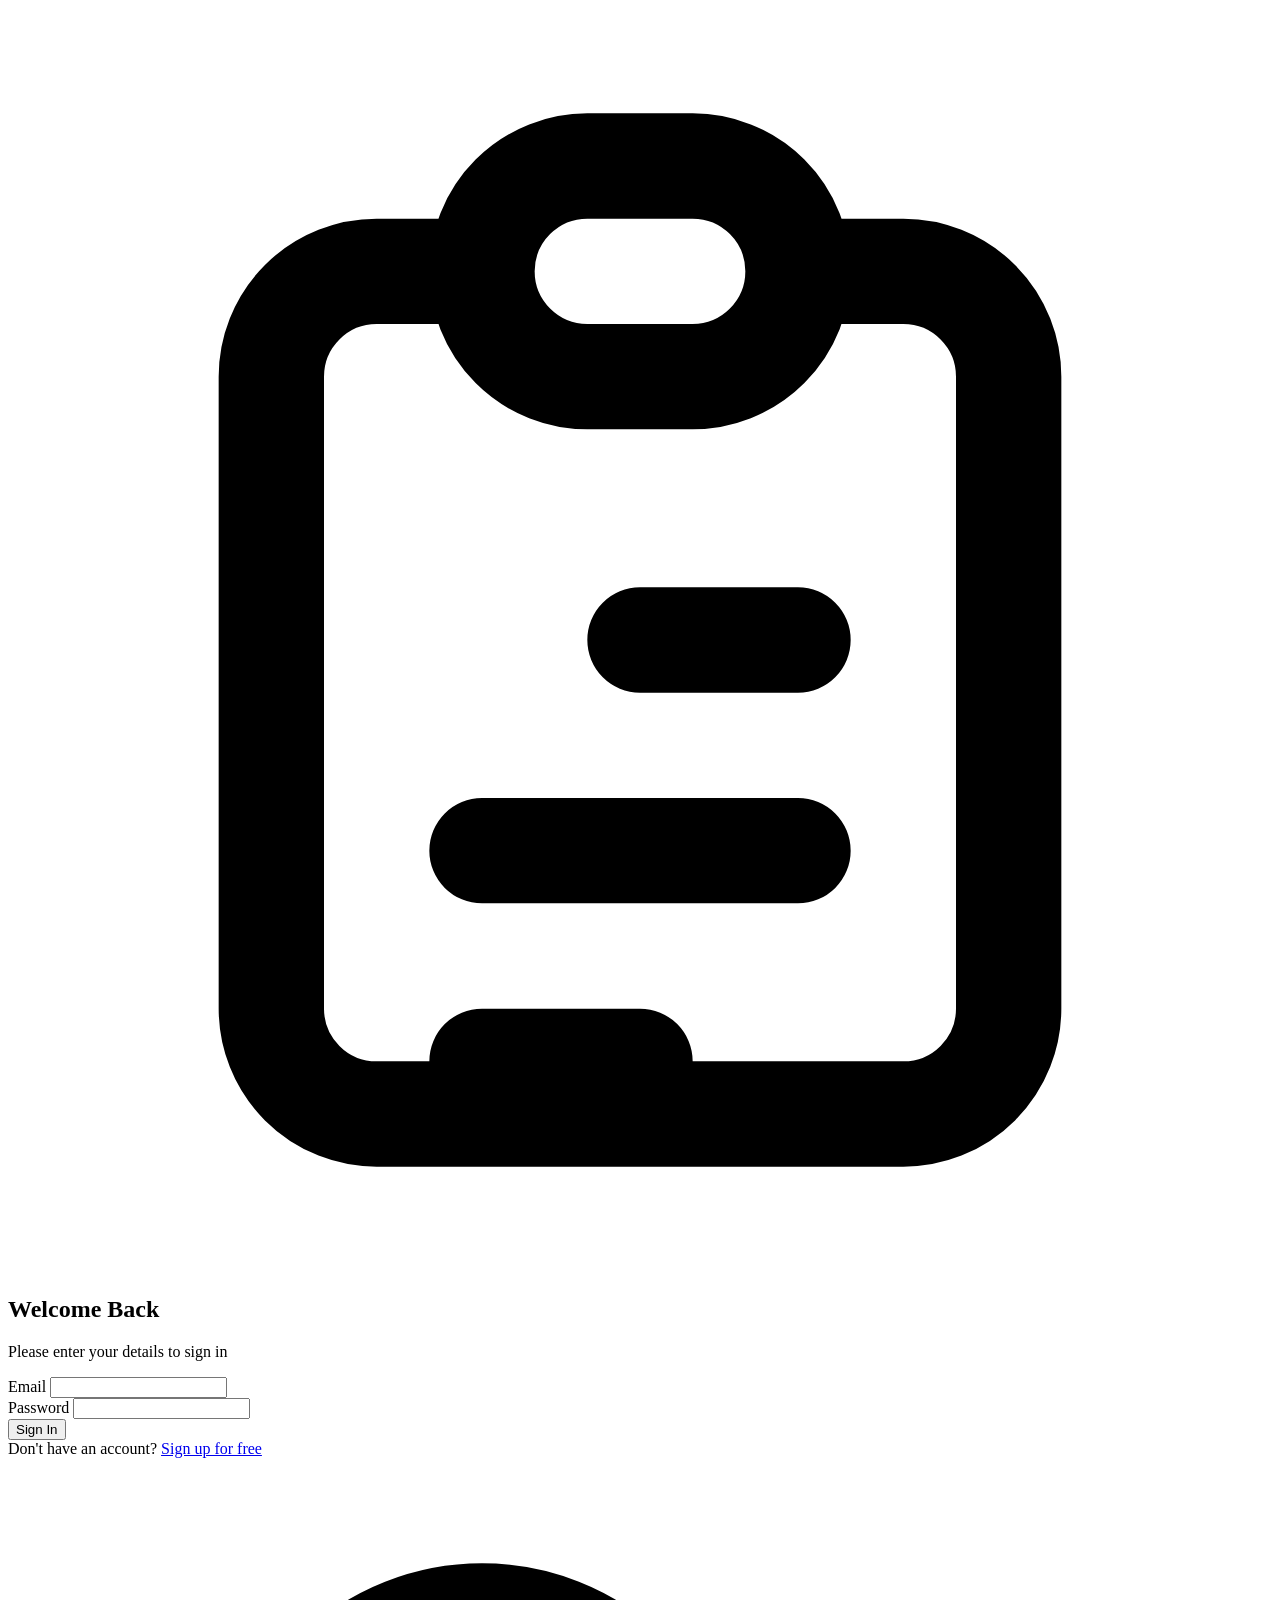
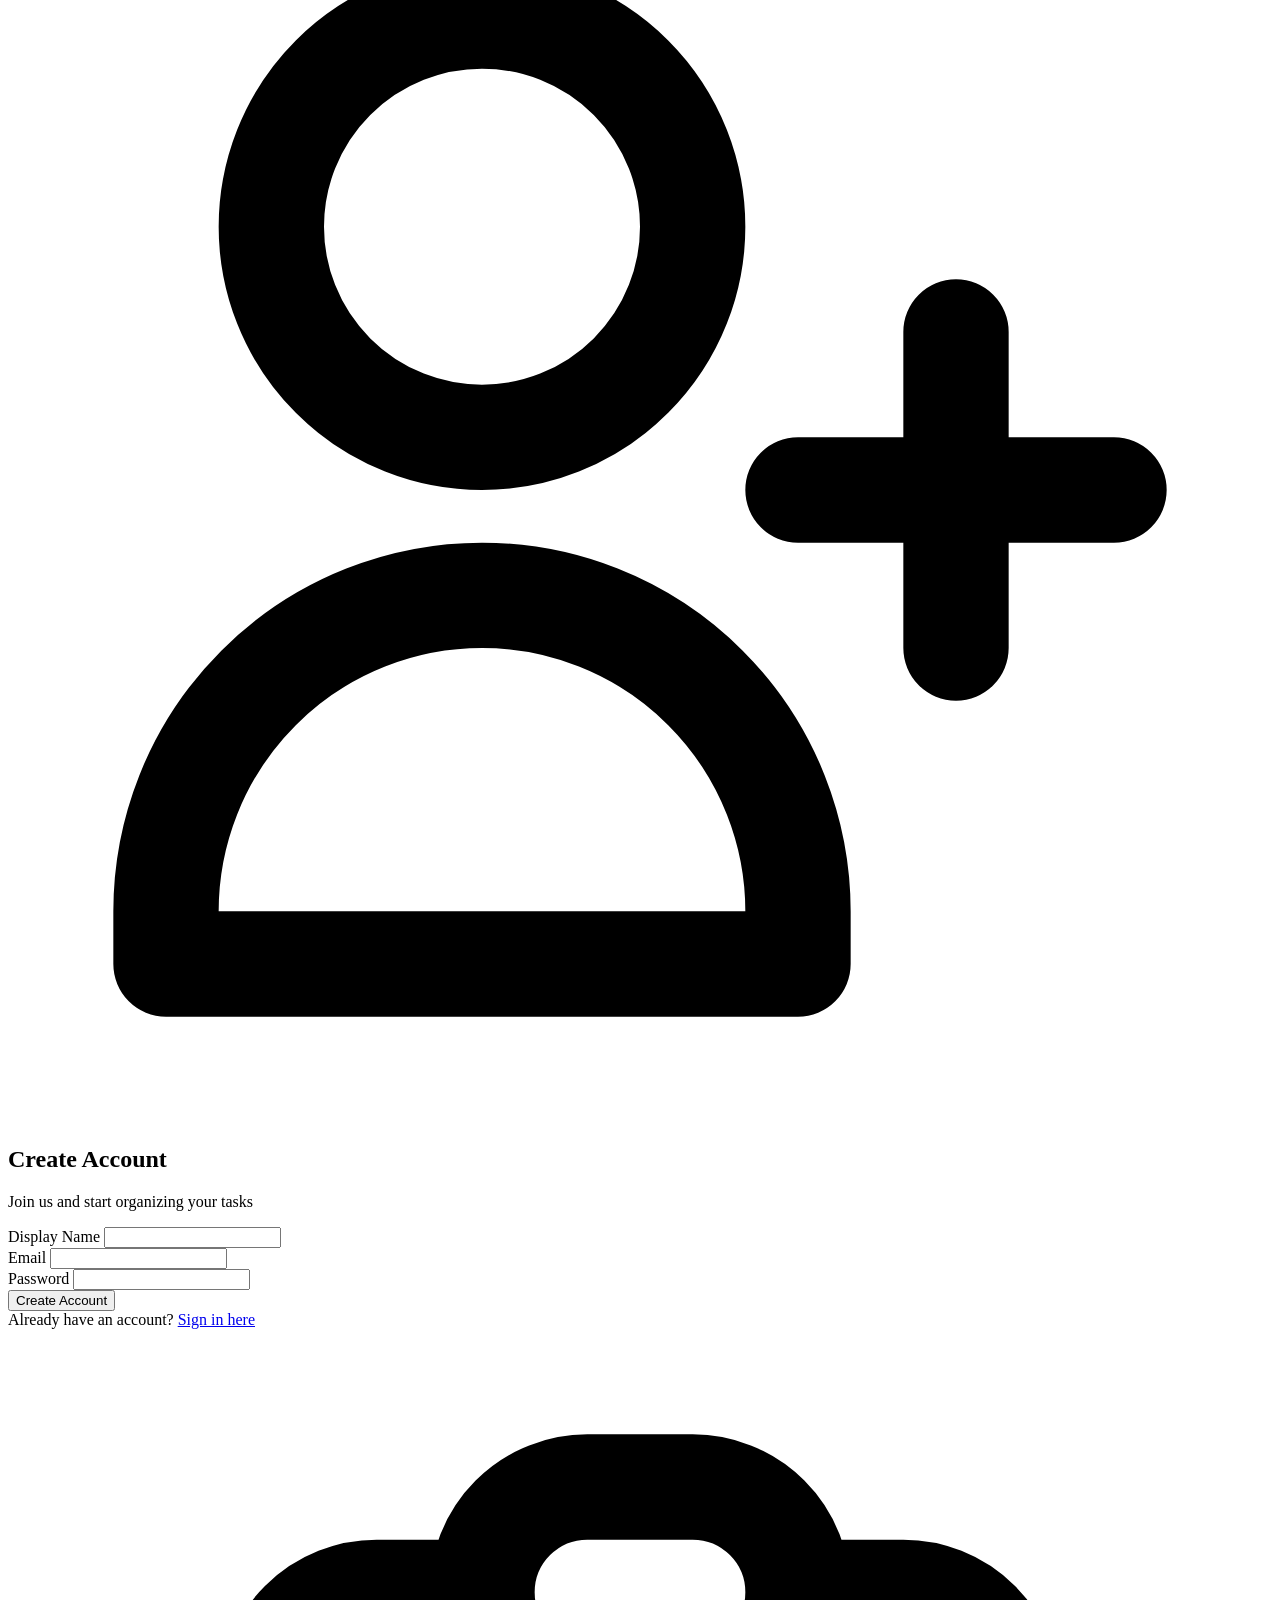
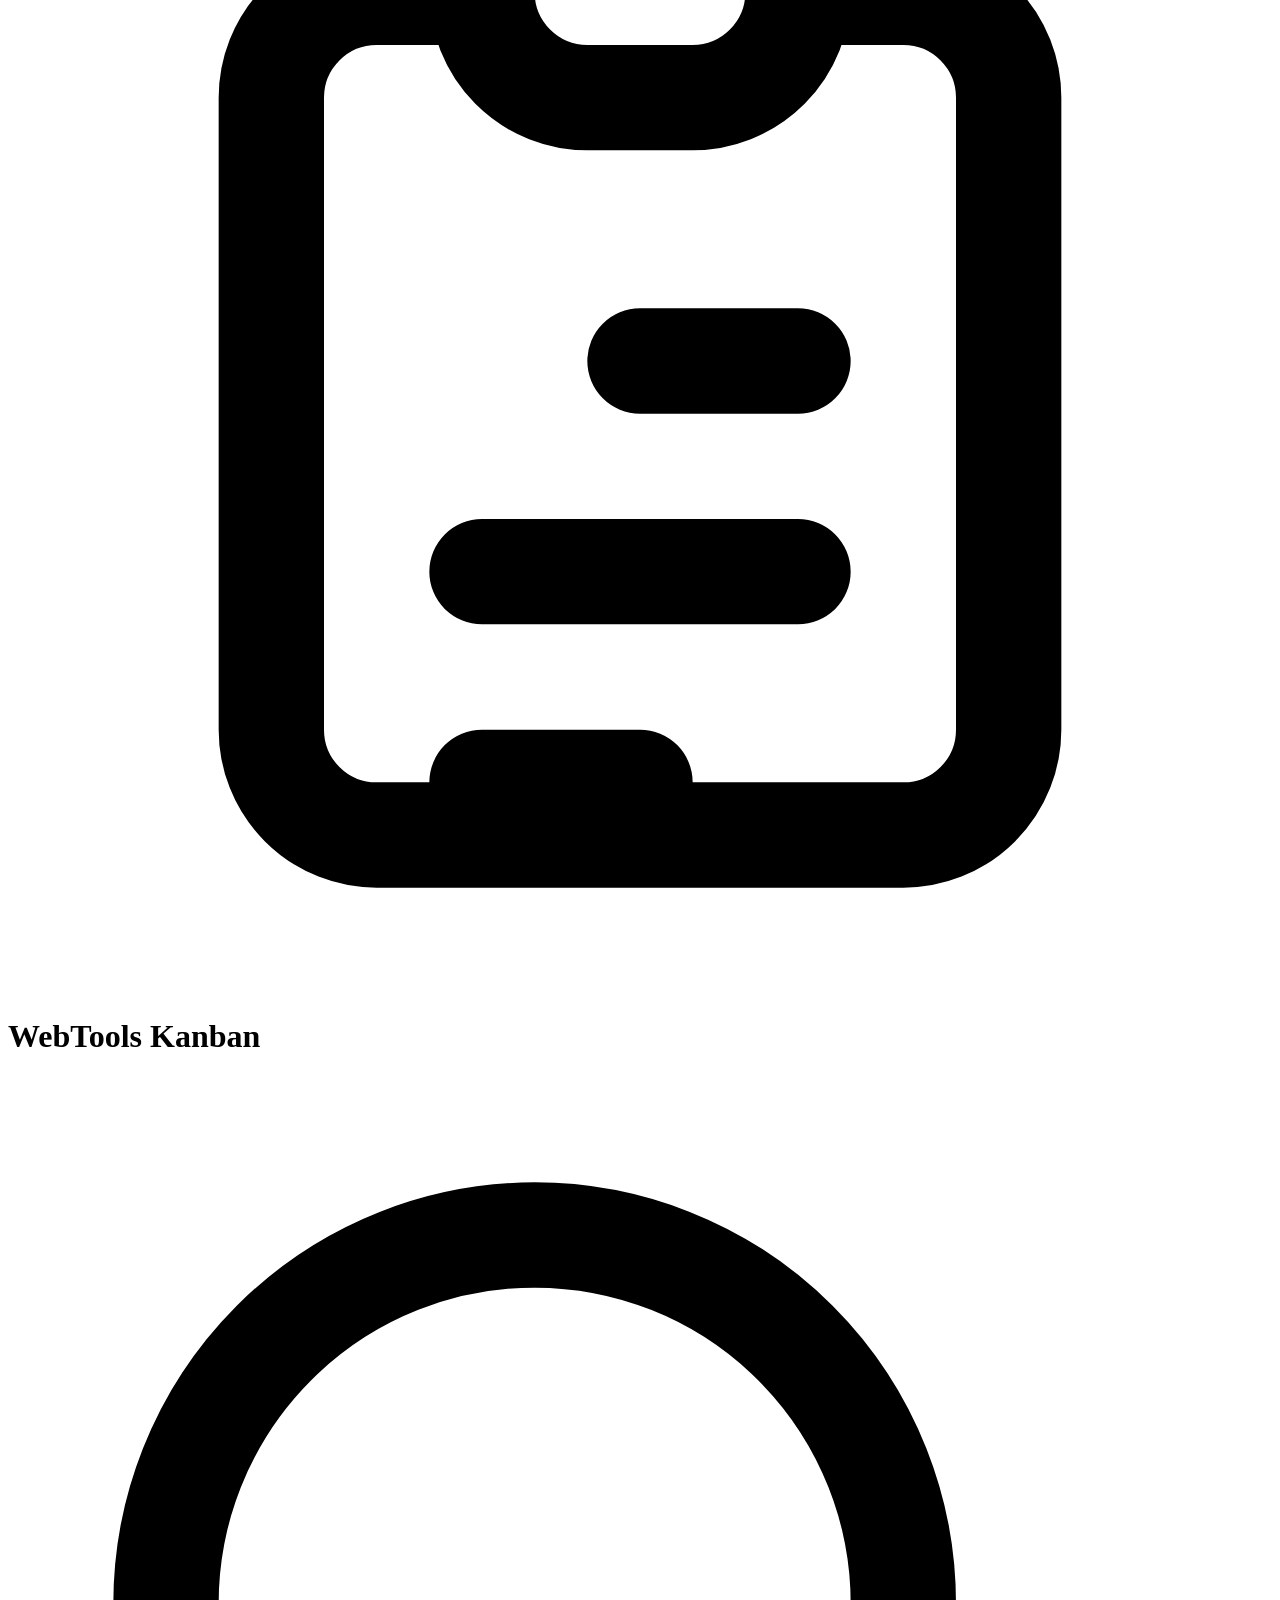
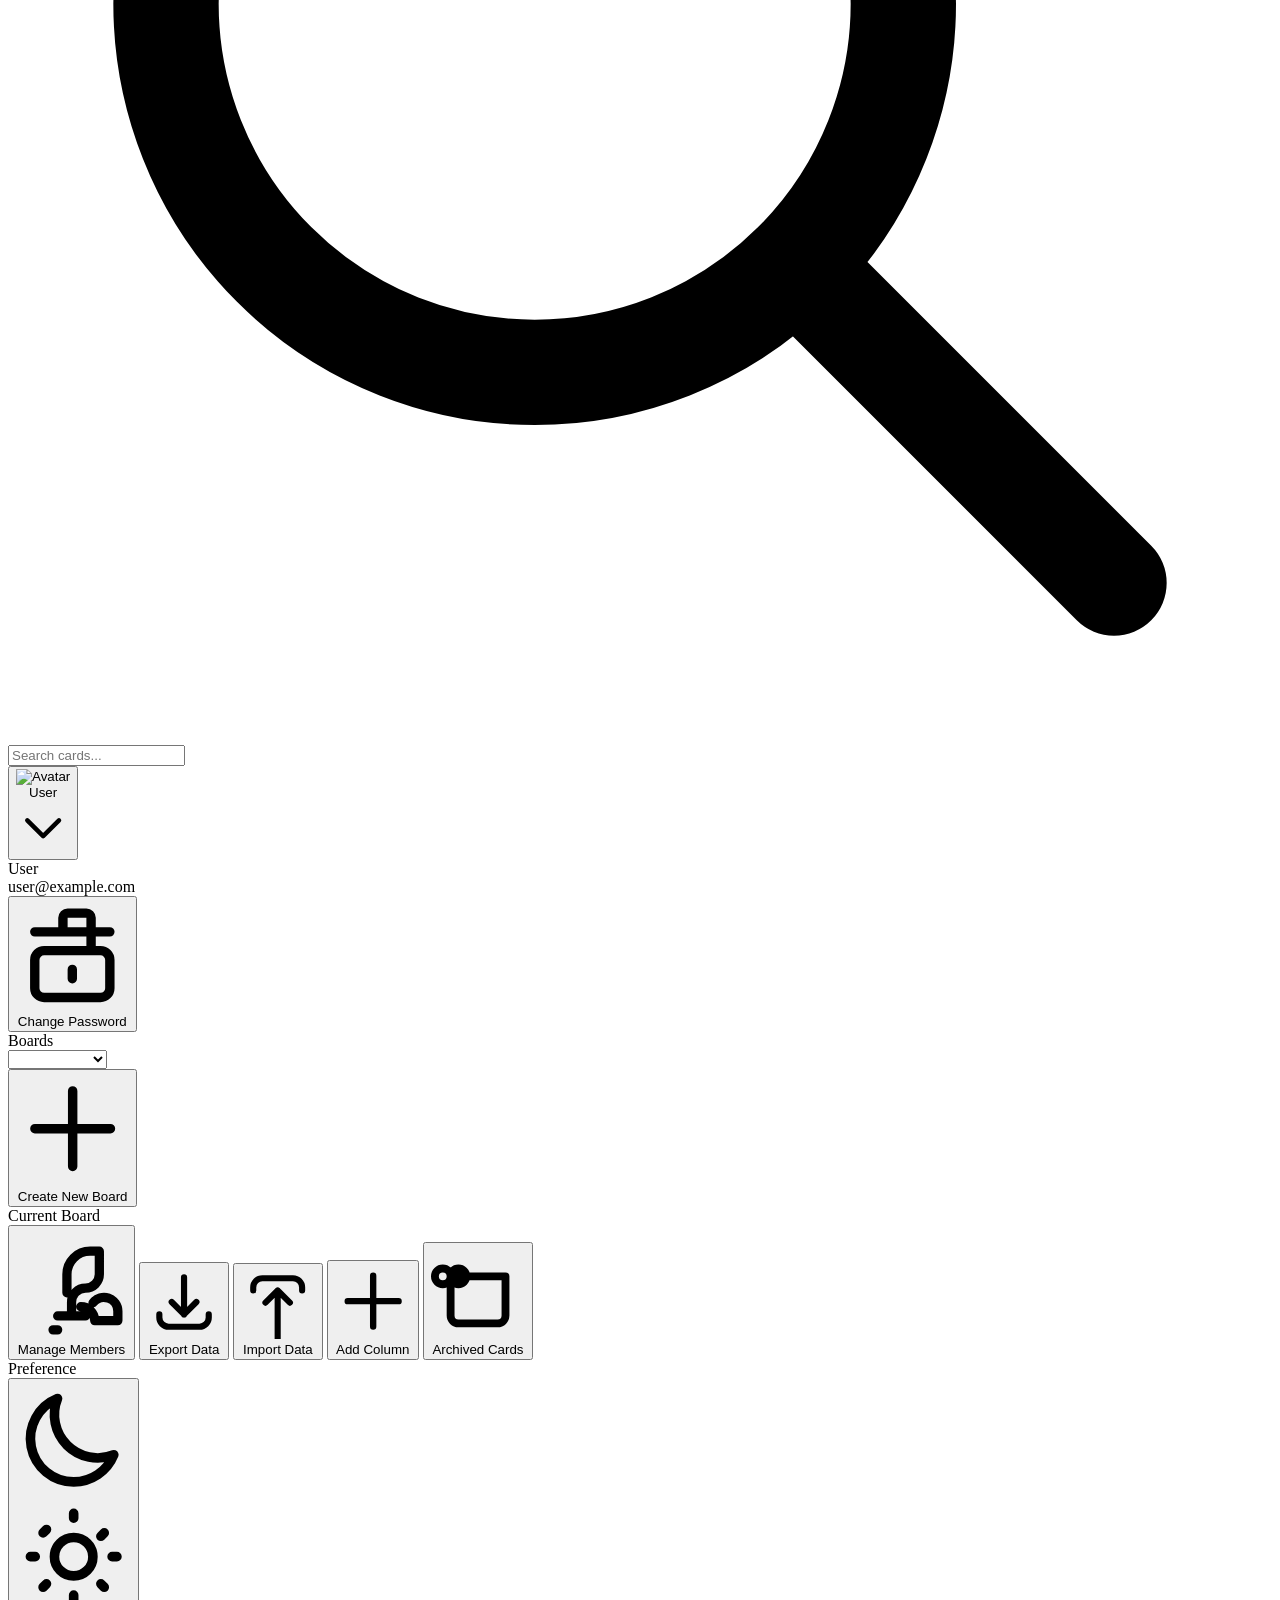
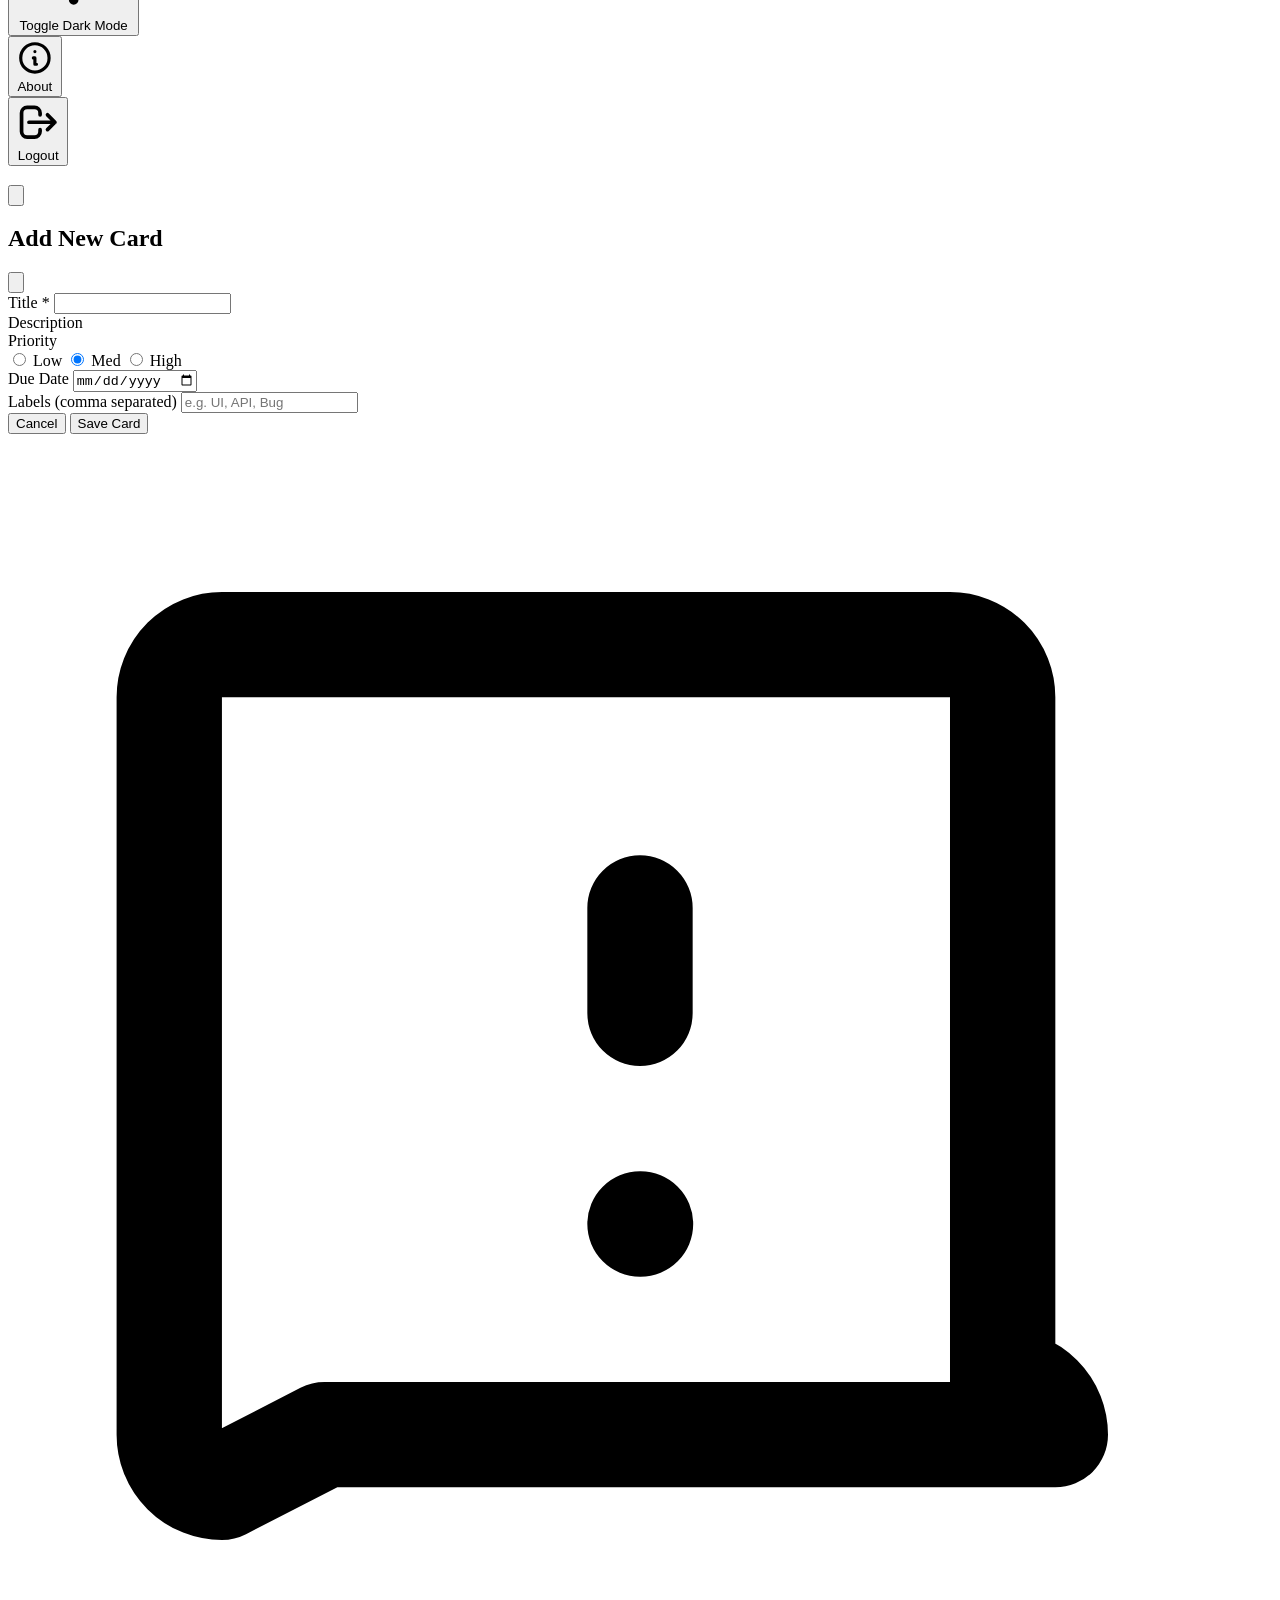
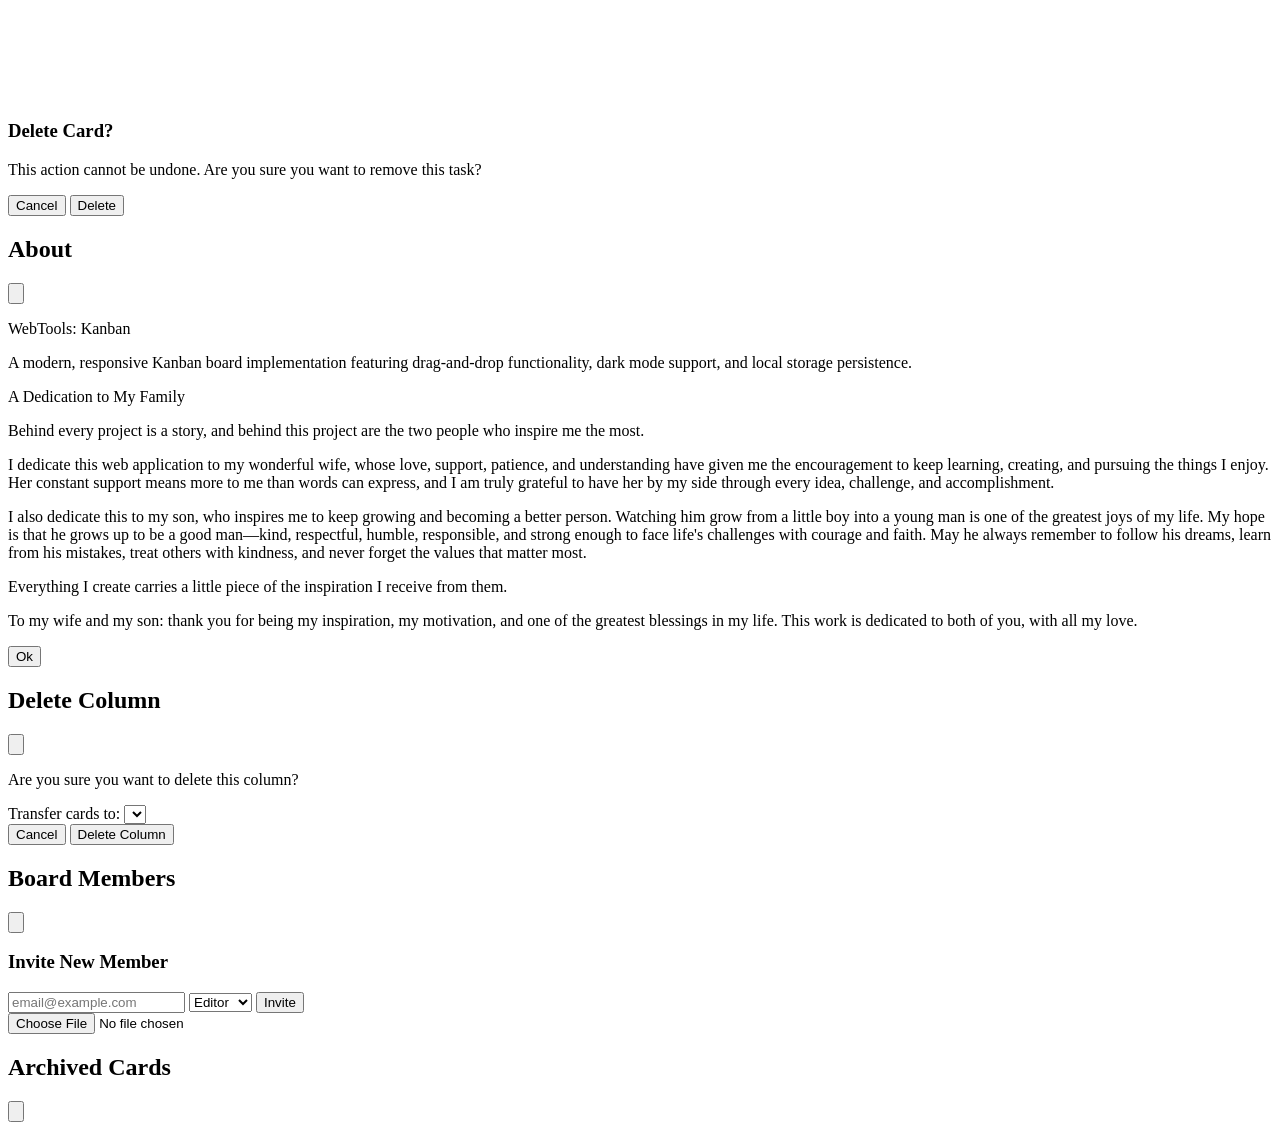
==== commit 2a4504b1: "added rich text editor with help from claude.ai" ====
--- a/index.html
+++ b/index.html
@@ -12,6 +12,10 @@
     <script src="https://cdn.tailwindcss.com"></script>
     <!-- SortableJS CDN -->
     <script src="https://cdn.jsdelivr.net/npm/sortablejs@1.15.0/Sortable.min.js"></script>
+    <!-- Quill (WYSIWYG editor) + DOMPurify (HTML sanitizer) -->
+    <link rel="stylesheet" href="https://cdn.jsdelivr.net/npm/quill@2.0.3/dist/quill.snow.css">
+    <script src="https://cdn.jsdelivr.net/npm/quill@2.0.3/dist/quill.js"></script>
+    <script src="https://cdn.jsdelivr.net/npm/dompurify@3.2.4/dist/purify.min.js"></script>
     <link rel="stylesheet" href="src/css/style.css">
     <script src="https://challenges.cloudflare.com/turnstile/v0/api.js" async defer></script>
     <script>
@@ -284,7 +288,7 @@
                     </div>
                     <div>
                         <label class="block text-sm font-medium mb-1 opacity-70">Description</label>
-                        <textarea id="form-description" rows="8" class="w-full px-4 py-2 rounded-lg border border-slate-200 dark:border-slate-700 bg-transparent focus:ring-2 focus:ring-primary-500 outline-none transition-all"></textarea>
+                        <div id="form-description"></div>
                     </div>
                     <div class="grid grid-cols-2 gap-4">
                         <div>
--- a/src/css/style.css
+++ b/src/css/style.css
@@ -82,3 +82,187 @@
     -webkit-box-orient: vertical;
     overflow: hidden;
 }
+
+/* ------------------------------------------------------------------ */
+/* Rich text editor (Quill Snow) - sizing, focus ring and dark mode    */
+/* ------------------------------------------------------------------ */
+.rich-editor .ql-toolbar.ql-snow {
+    border-color: rgb(226 232 240);
+    border-radius: 0.5rem 0.5rem 0 0;
+    background: rgb(248 250 252);
+    padding: 4px 6px;
+}
+
+.rich-editor .ql-container.ql-snow {
+    border-color: rgb(226 232 240);
+    border-radius: 0 0 0.5rem 0.5rem;
+    font-family: inherit;
+    font-size: 0.875rem;
+}
+
+.rich-editor .ql-editor {
+    min-height: 9rem;
+    max-height: 40vh;
+    overflow-y: auto;
+    padding: 0.5rem 0.75rem;
+}
+
+.rich-editor--compact .ql-editor {
+    min-height: 4.5rem;
+    max-height: 12rem;
+}
+
+.rich-editor .ql-editor.ql-blank::before {
+    font-style: normal;
+    color: rgb(148 163 184);
+}
+
+.rich-editor:focus-within .ql-toolbar.ql-snow,
+.rich-editor:focus-within .ql-container.ql-snow {
+    border-color: rgb(59 130 246);
+}
+
+.dark .rich-editor .ql-toolbar.ql-snow {
+    background: rgb(15 23 42);
+    border-color: rgb(51 65 85);
+}
+
+.dark .rich-editor .ql-container.ql-snow {
+    border-color: rgb(51 65 85);
+    color: rgb(226 232 240);
+}
+
+.dark .rich-editor:focus-within .ql-toolbar.ql-snow,
+.dark .rich-editor:focus-within .ql-container.ql-snow {
+    border-color: rgb(59 130 246);
+}
+
+.dark .rich-editor .ql-snow .ql-stroke {
+    stroke: rgb(203 213 225);
+}
+
+.dark .rich-editor .ql-snow .ql-fill {
+    fill: rgb(203 213 225);
+}
+
+.dark .rich-editor .ql-snow.ql-toolbar button:hover .ql-stroke,
+.dark .rich-editor .ql-snow.ql-toolbar button.ql-active .ql-stroke {
+    stroke: rgb(96 165 250);
+}
+
+.dark .rich-editor .ql-snow.ql-toolbar button:hover .ql-fill,
+.dark .rich-editor .ql-snow.ql-toolbar button.ql-active .ql-fill {
+    fill: rgb(96 165 250);
+}
+
+.dark .rich-editor .ql-editor.ql-blank::before {
+    color: rgb(100 116 139);
+}
+
+.dark .rich-editor .ql-snow .ql-tooltip {
+    background: rgb(30 41 59);
+    color: rgb(226 232 240);
+    border-color: rgb(51 65 85);
+    box-shadow: 0 4px 12px rgb(0 0 0 / 0.4);
+}
+
+.dark .rich-editor .ql-snow .ql-tooltip input[type="text"] {
+    background: rgb(15 23 42);
+    color: rgb(226 232 240);
+    border-color: rgb(51 65 85);
+}
+
+.dark .rich-editor .ql-snow .ql-tooltip a {
+    color: rgb(96 165 250);
+}
+
+/* ------------------------------------------------------------------ */
+/* Rendered rich text (descriptions and comments)                      */
+/* Tailwind's preflight strips list/quote styling, so restore it here. */
+/* ------------------------------------------------------------------ */
+.rich-content {
+    overflow-wrap: anywhere;
+}
+
+.rich-content p,
+.rich-content div {
+    margin: 0;
+    white-space: pre-wrap;
+}
+
+.rich-content ul,
+.rich-content ol {
+    margin: 0.25rem 0;
+    padding-left: 1.5rem;
+}
+
+.rich-content ul {
+    list-style: disc;
+}
+
+.rich-content ol {
+    list-style: decimal;
+}
+
+.rich-content blockquote {
+    margin: 0.25rem 0;
+    padding-left: 0.75rem;
+    border-left: 3px solid rgb(203 213 225);
+    color: rgb(100 116 139);
+}
+
+.dark .rich-content blockquote {
+    border-left-color: rgb(71 85 105);
+    color: rgb(148 163 184);
+}
+
+.rich-content code {
+    background: rgb(148 163 184 / 0.2);
+    border-radius: 0.25rem;
+    padding: 0 0.25rem;
+    font-size: 0.85em;
+}
+
+.rich-content pre {
+    margin: 0.25rem 0;
+    padding: 0.5rem 0.75rem;
+    background: rgb(15 23 42);
+    color: rgb(226 232 240);
+    border-radius: 0.5rem;
+    font-size: 0.75rem;
+    white-space: pre;
+    overflow-x: auto;
+}
+
+.rich-content pre code {
+    background: none;
+    padding: 0;
+    font-size: inherit;
+}
+
+.rich-content a {
+    color: rgb(37 99 235);
+    text-decoration: underline;
+}
+
+.dark .rich-content a {
+    color: rgb(96 165 250);
+}
+
+.rich-content h1,
+.rich-content h2,
+.rich-content h3 {
+    margin: 0.25rem 0;
+    font-weight: 700;
+    color: rgb(30 41 59);
+}
+
+.dark .rich-content h1,
+.dark .rich-content h2,
+.dark .rich-content h3 {
+    color: rgb(226 232 240);
+}
+
+.rich-content h1 { font-size: 1.25rem; }
+.rich-content h2 { font-size: 1.125rem; }
+.rich-content h3 { font-size: 1rem; }
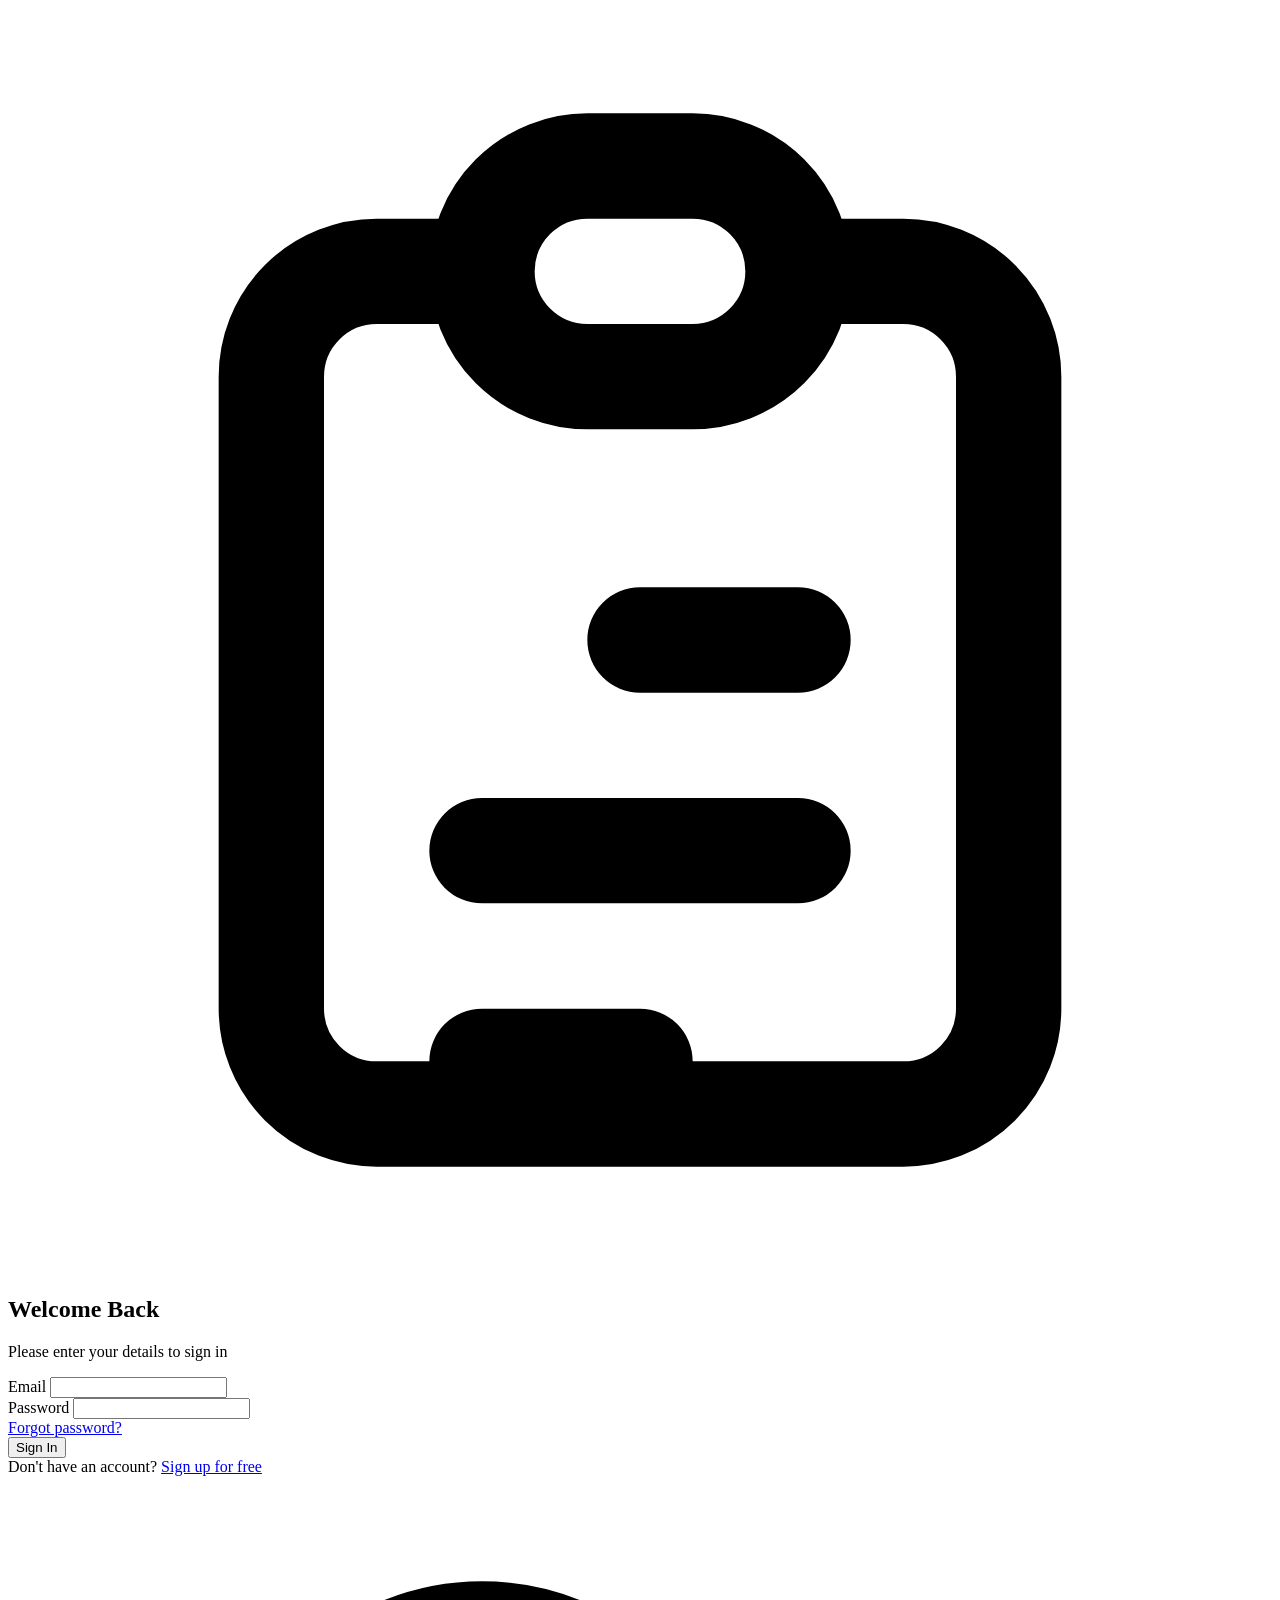
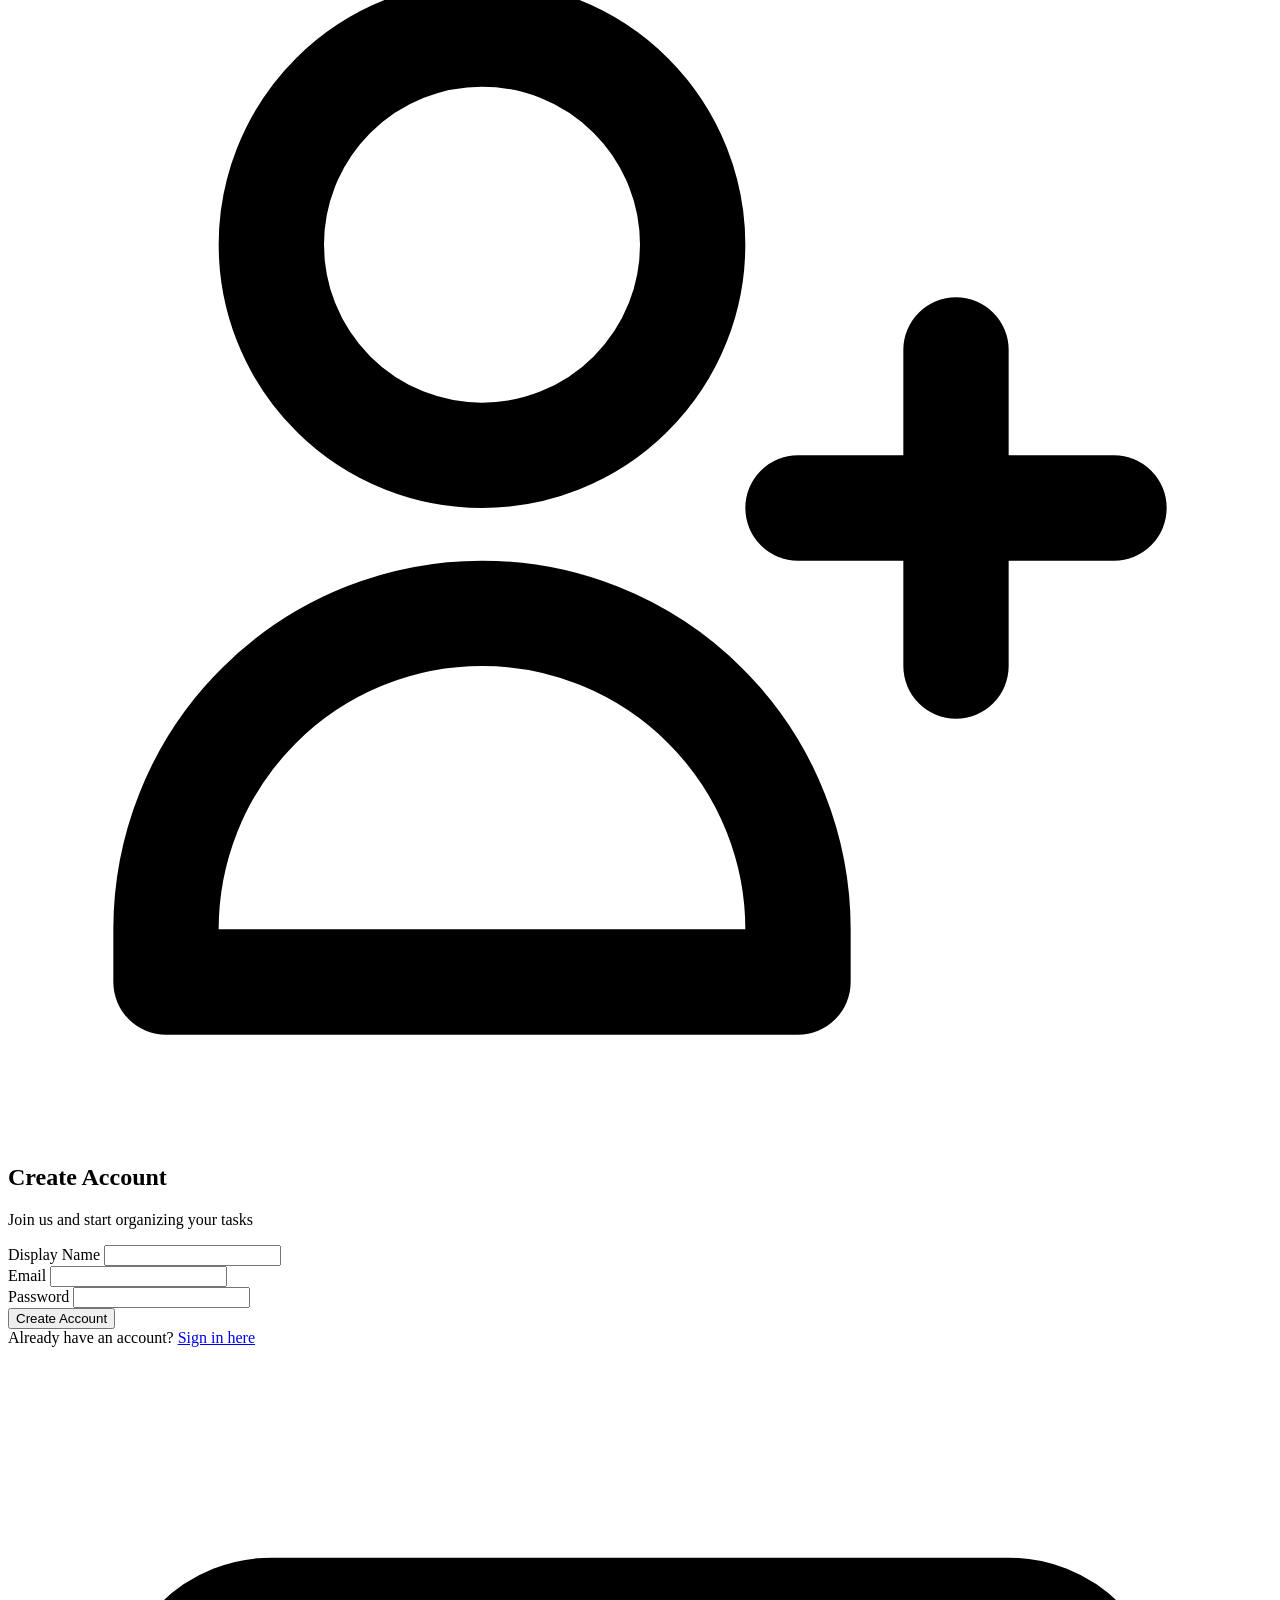
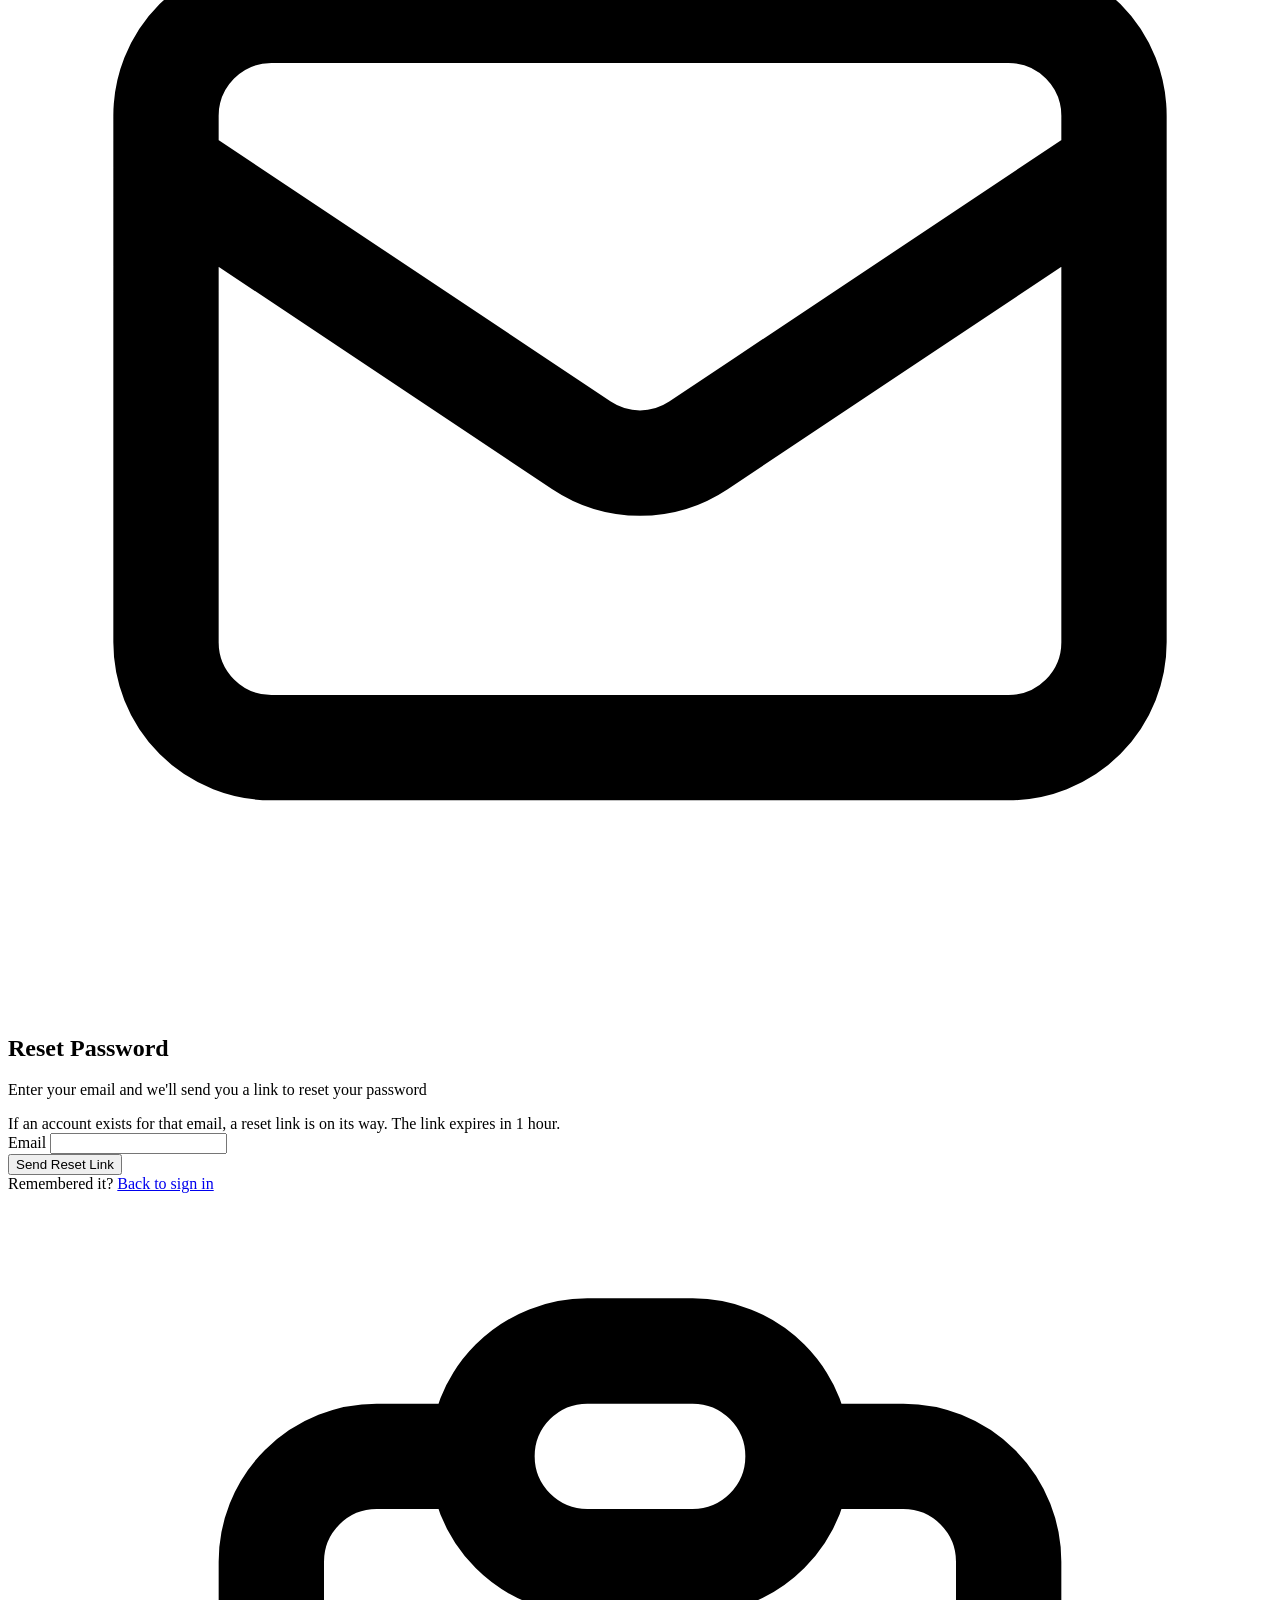
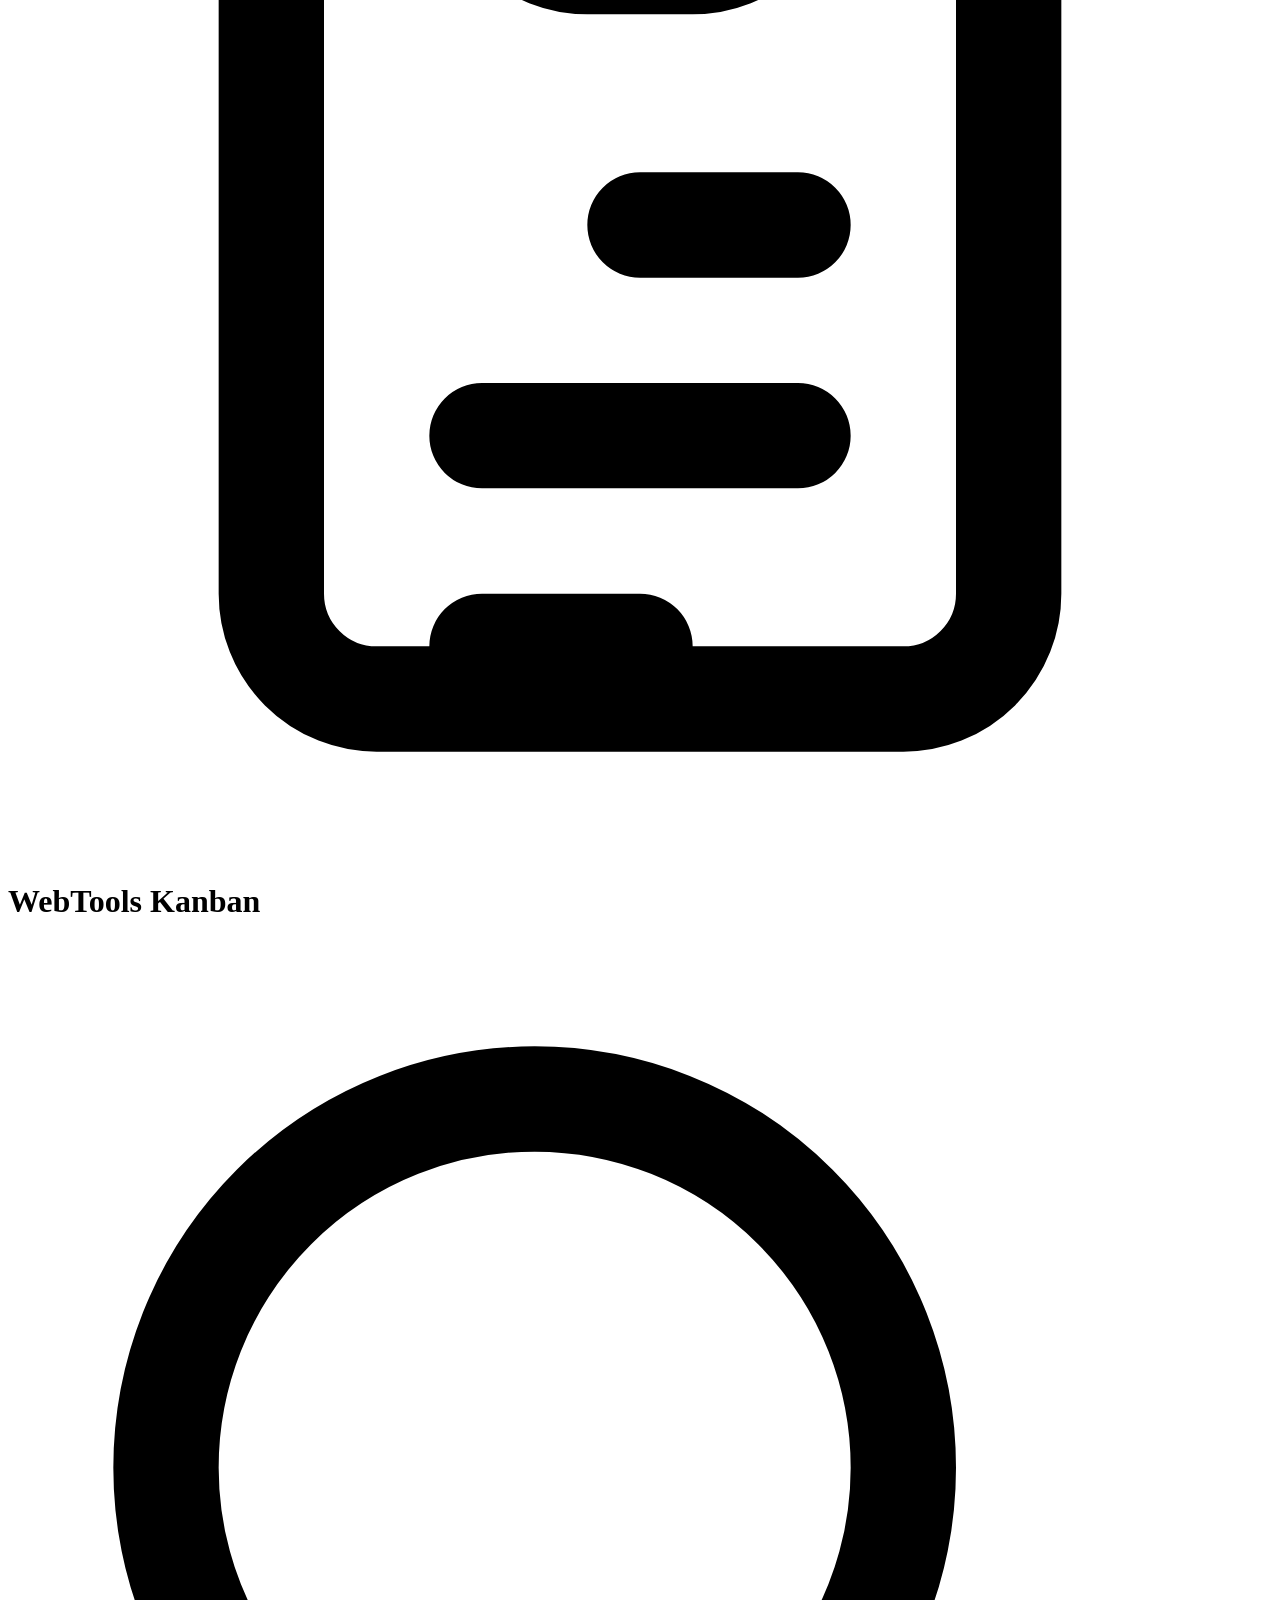
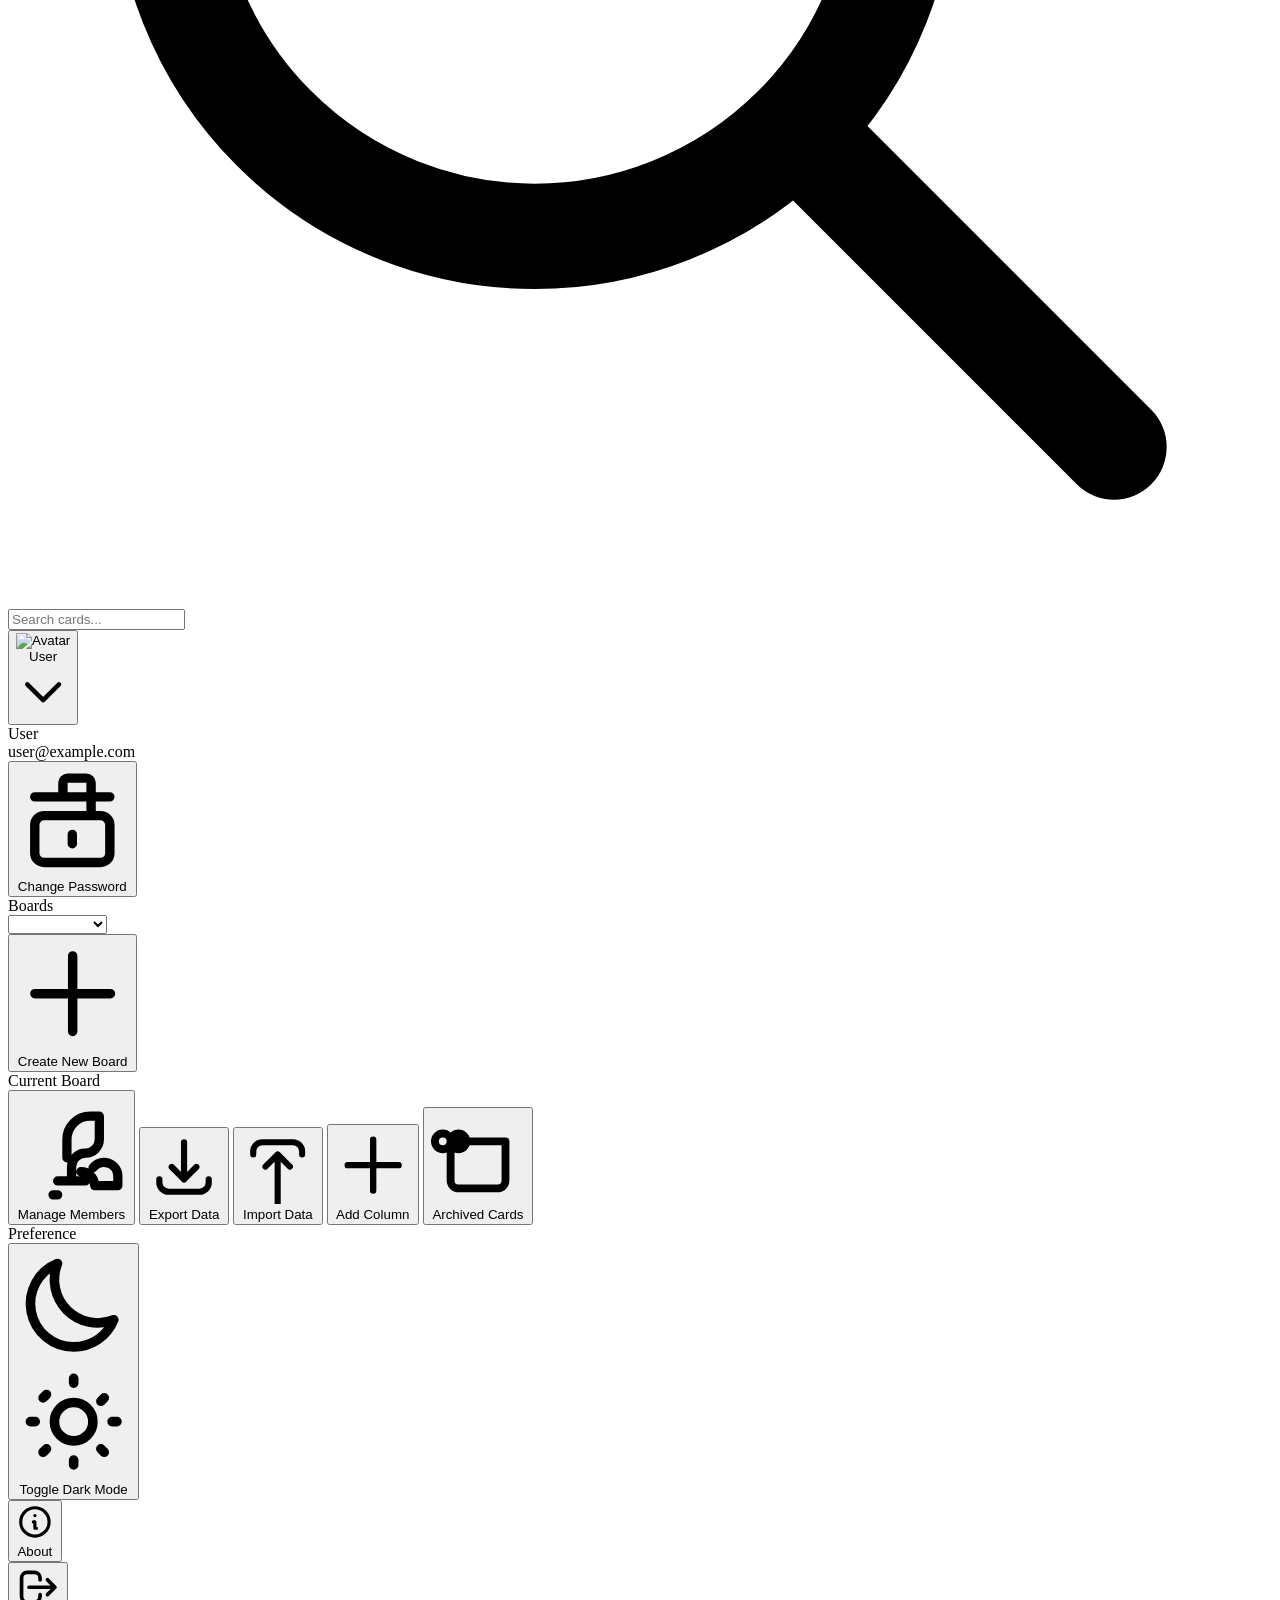
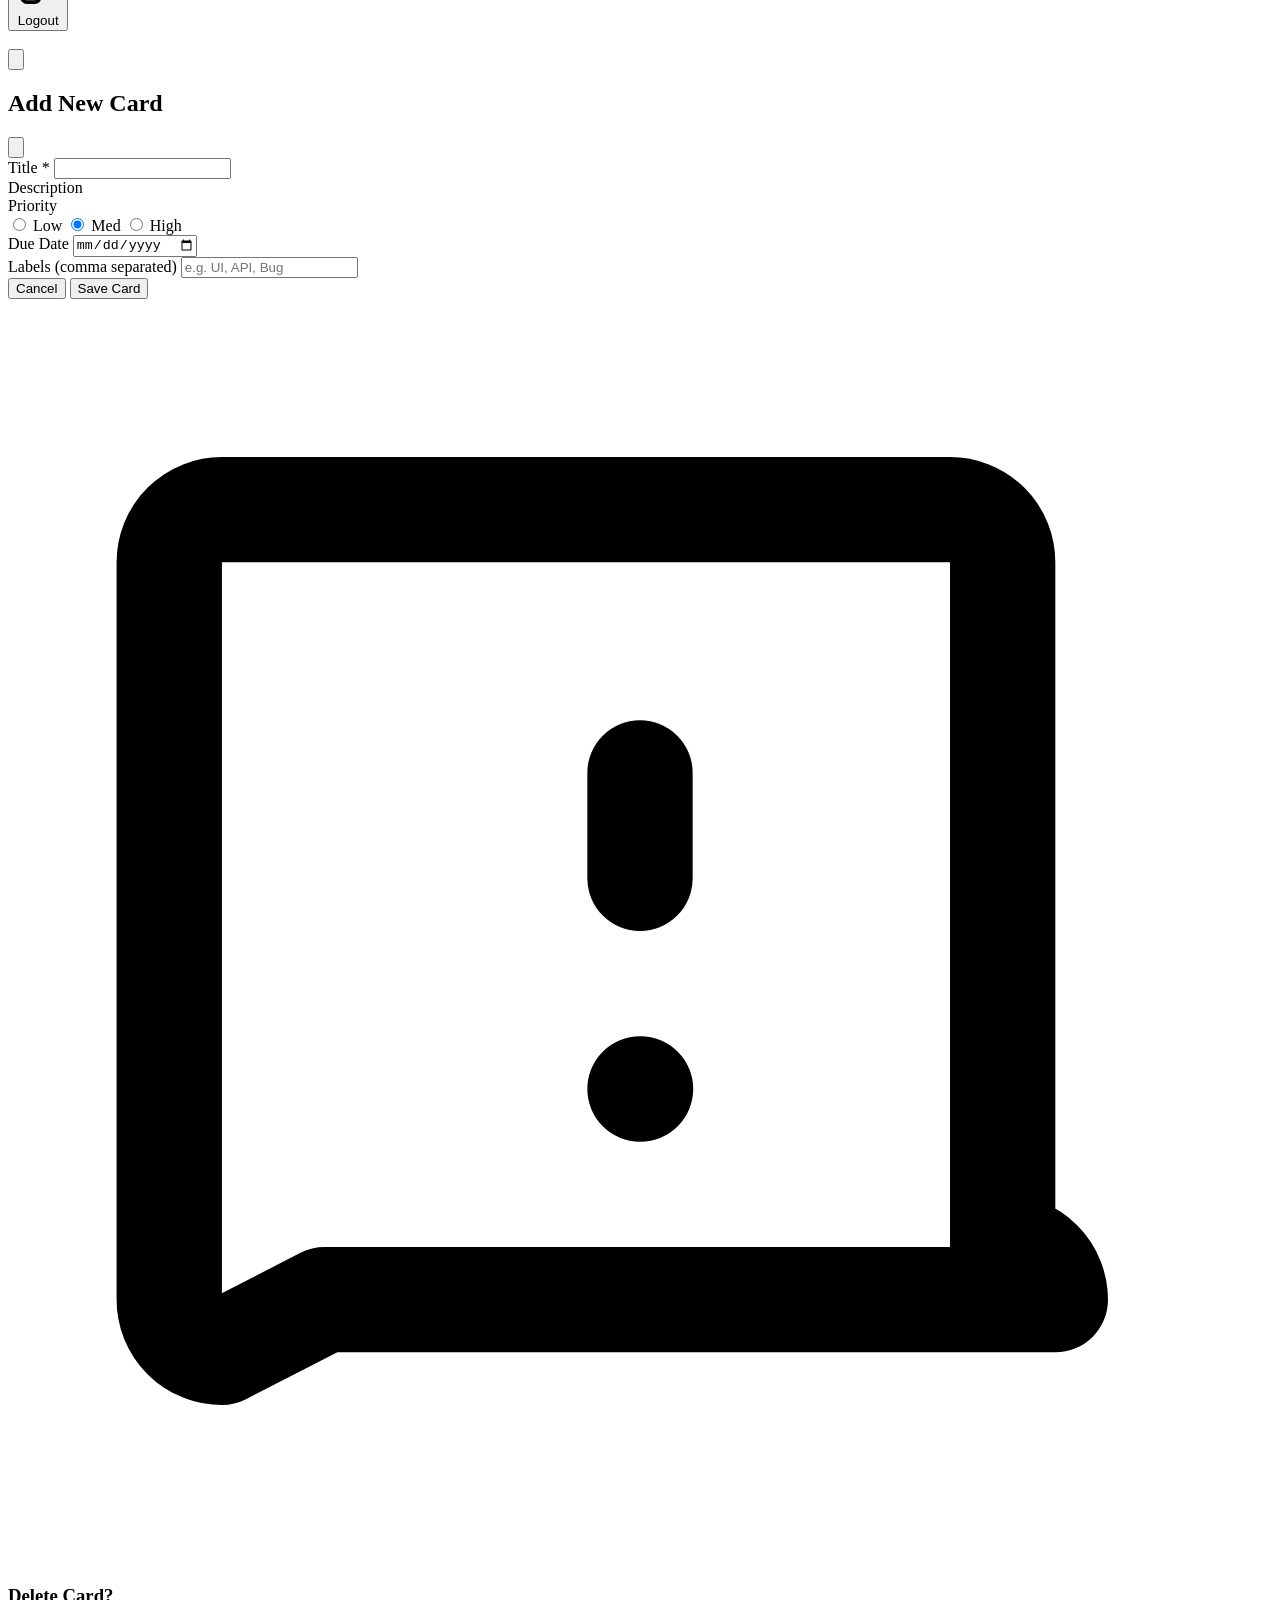
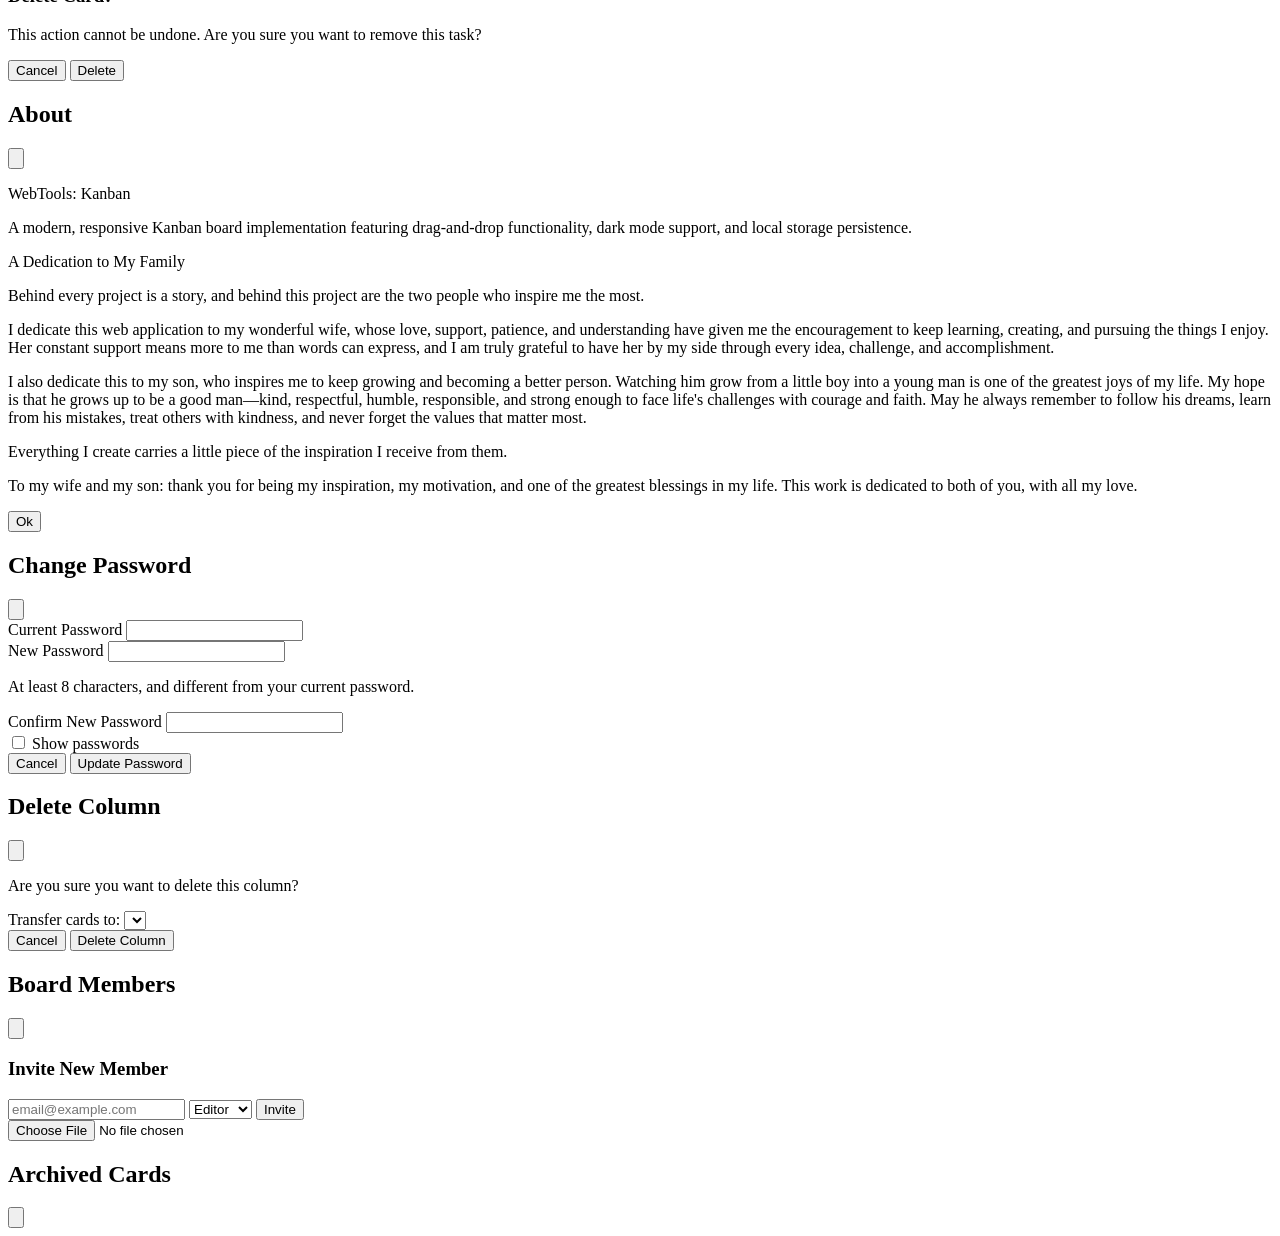
==== commit 474944c3: "forgot, reset, change password functions added" ====
--- a/index.html
+++ b/index.html
@@ -66,6 +66,9 @@
                 <div>
                     <label class="block text-sm font-medium mb-1 opacity-70">Password</label>
                     <input type="password" id="login-password" required class="w-full px-4 py-2 rounded-lg border border-slate-200 dark:border-slate-700 bg-transparent focus:ring-2 focus:ring-primary-500 outline-none transition-all">
+                    <div class="mt-2 text-right">
+                        <a href="#" id="show-forgot" class="text-sm text-primary-600 hover:underline font-medium">Forgot password?</a>
+                    </div>
                 </div>
                 <div class="flex justify-center mb-4">
                     <div class="cf-turnstile" data-sitekey="0x4AAAAAAFAkmbArLs1B6goA"></div>
@@ -107,6 +110,34 @@
             </form>
             <div class="mt-6 text-center text-sm text-slate-500 dark:text-slate-400">
                 Already have an account? <a href="#" id="show-login" class="text-primary-600 hover:underline font-medium">Sign in here</a>
+            </div>
+        </div>
+        <!-- Forgot Password Card -->
+        <div id="forgot-card" class="w-full max-w-md bg-white dark:bg-slate-800 rounded-2xl shadow-xl border border-slate-200 dark:border-slate-700 p-8 transition-all hidden">
+            <div class="text-center mb-8">
+                <div class="bg-primary-600 text-white w-12 h-12 rounded-lg shadow-lg flex items-center justify-center mx-auto mb-4">
+                    <svg xmlns="http://www.w3.org/2000/svg" class="h-6 w-6" fill="none" viewBox="0 0 24 24" stroke="currentColor">
+                        <path stroke-linecap="round" stroke-linejoin="round" stroke-width="2" d="M3 8l7.89 5.26a2 2 0 002.22 0L21 8M5 19h14a2 2 0 002-2V7a2 2 0 00-2-2H5a2 2 0 00-2 2v10a2 2 0 002 2z" />
+                    </svg>
+                </div>
+                <h2 class="text-2xl font-bold text-slate-800 dark:text-slate-100">Reset Password</h2>
+                <p class="text-slate-500 dark:text-slate-400 text-sm mt-2">Enter your email and we'll send you a link to reset your password</p>
+            </div>
+            <div id="forgot-success" class="hidden mb-4 p-3 rounded-lg bg-green-50 dark:bg-green-900/30 border border-green-200 dark:border-green-800 text-green-800 dark:text-green-200 text-sm" role="status">
+                If an account exists for that email, a reset link is on its way. The link expires in 1 hour.
+            </div>
+            <form id="forgot-form" class="space-y-4">
+                <div>
+                    <label class="block text-sm font-medium mb-1 opacity-70">Email</label>
+                    <input type="email" id="forgot-email" required class="w-full px-4 py-2 rounded-lg border border-slate-200 dark:border-slate-700 bg-transparent focus:ring-2 focus:ring-primary-500 outline-none transition-all">
+                </div>
+                <div class="flex justify-center mb-4">
+                    <div class="cf-turnstile" data-sitekey="0x4AAAAAAFAkmbArLs1B6goA"></div>
+                </div>
+                <button type="submit" class="w-full py-2 px-4 bg-primary-600 hover:bg-primary-700 disabled:opacity-60 disabled:cursor-not-allowed text-white font-bold rounded-lg shadow-md transition-all active:scale-95">Send Reset Link</button>
+            </form>
+            <div class="mt-6 text-center text-sm text-slate-500 dark:text-slate-400">
+                Remembered it? <a href="#" id="back-to-login" class="text-primary-600 hover:underline font-medium">Back to sign in</a>
             </div>
         </div>
     </div>
@@ -383,6 +414,44 @@
             </div>
         </div>
     </div>
+    <!-- Change Password Modal -->
+    <div id="change-password-modal" class="fixed inset-0 z-[95] hidden items-center justify-center p-4">
+        <div class="absolute inset-0 bg-slate-900/50 backdrop-blur-sm transition-opacity"></div>
+        <div class="relative bg-white dark:bg-slate-800 w-full max-w-md rounded-2xl shadow-2xl transform transition-all scale-95 opacity-0 duration-200 overflow-hidden">
+            <div class="p-6 border-b border-slate-200 dark:border-slate-700 flex items-center justify-between">
+                <h2 class="text-xl font-bold">Change Password</h2>
+                <button type="button" id="close-change-password-modal" class="text-slate-400 hover:text-slate-600 dark:hover:text-slate-200 transition-colors">
+                    <svg xmlns="http://www.w3.org/2000/svg" class="h-6 w-6" fill="none" viewBox="0 0 24 24" stroke="currentColor">
+                        <path stroke-linecap="round" stroke-linejoin="round" stroke-width="2" d="M6 18L18 6M6 6l12 12" />
+                    </svg>
+                </button>
+            </div>
+            <form id="change-password-form" class="p-6 space-y-4">
+                <div id="change-password-error" class="hidden p-3 rounded-lg bg-red-50 dark:bg-red-900/30 border border-red-200 dark:border-red-800 text-red-800 dark:text-red-200 text-sm" role="alert"></div>
+                <div>
+                    <label for="current-password" class="block text-sm font-medium mb-1 opacity-70">Current Password</label>
+                    <input type="password" id="current-password" required autocomplete="current-password" class="w-full px-4 py-2 rounded-lg border border-slate-200 dark:border-slate-700 bg-transparent focus:ring-2 focus:ring-primary-500 outline-none transition-all">
+                </div>
+                <div>
+                    <label for="change-new-password" class="block text-sm font-medium mb-1 opacity-70">New Password</label>
+                    <input type="password" id="change-new-password" required minlength="8" autocomplete="new-password" class="w-full px-4 py-2 rounded-lg border border-slate-200 dark:border-slate-700 bg-transparent focus:ring-2 focus:ring-primary-500 outline-none transition-all">
+                    <p class="text-xs text-slate-500 dark:text-slate-400 mt-1">At least 8 characters, and different from your current password.</p>
+                </div>
+                <div>
+                    <label for="change-confirm-password" class="block text-sm font-medium mb-1 opacity-70">Confirm New Password</label>
+                    <input type="password" id="change-confirm-password" required autocomplete="new-password" class="w-full px-4 py-2 rounded-lg border border-slate-200 dark:border-slate-700 bg-transparent focus:ring-2 focus:ring-primary-500 outline-none transition-all">
+                </div>
+                <label class="flex items-center gap-2 text-sm text-slate-500 dark:text-slate-400 cursor-pointer select-none">
+                    <input type="checkbox" id="change-show-passwords" class="rounded border-slate-300 dark:border-slate-600 text-primary-600 focus:ring-primary-500">
+                    Show passwords
+                </label>
+                <div class="flex justify-end gap-3 pt-2">
+                    <button type="button" id="cancel-change-password" class="px-4 py-2 text-sm font-medium text-slate-500 hover:text-slate-700 dark:hover:text-slate-300 transition-colors">Cancel</button>
+                    <button type="submit" id="change-password-submit" class="px-6 py-2 bg-primary-600 hover:bg-primary-700 disabled:opacity-60 disabled:cursor-not-allowed text-white font-bold rounded-lg shadow-md transition-all active:scale-95">Update Password</button>
+                </div>
+            </form>
+        </div>
+    </div>
     <!-- Delete Column Modal -->
     <div id="delete-column-modal" class="fixed inset-0 z-[80] hidden items-center justify-center p-4">
         <div class="absolute inset-0 bg-slate-900/50 backdrop-blur-sm transition-opacity"></div>
